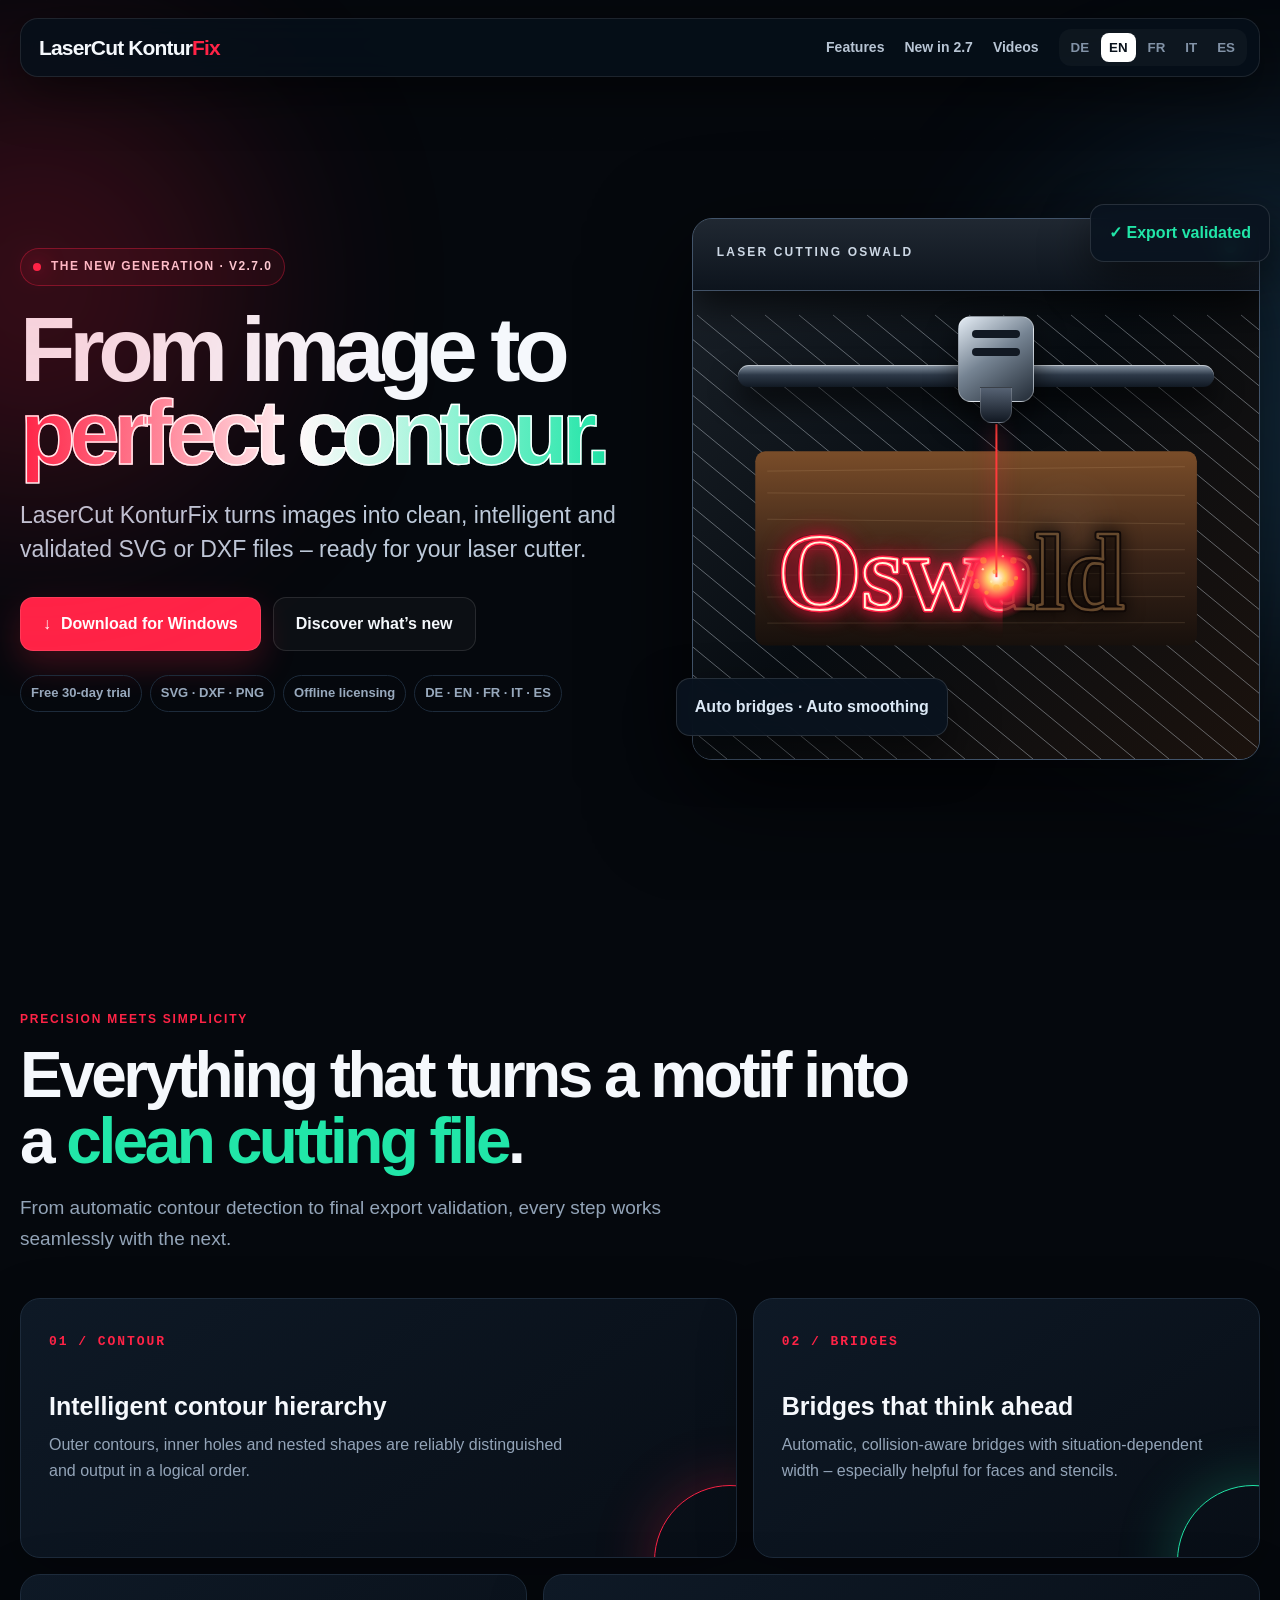
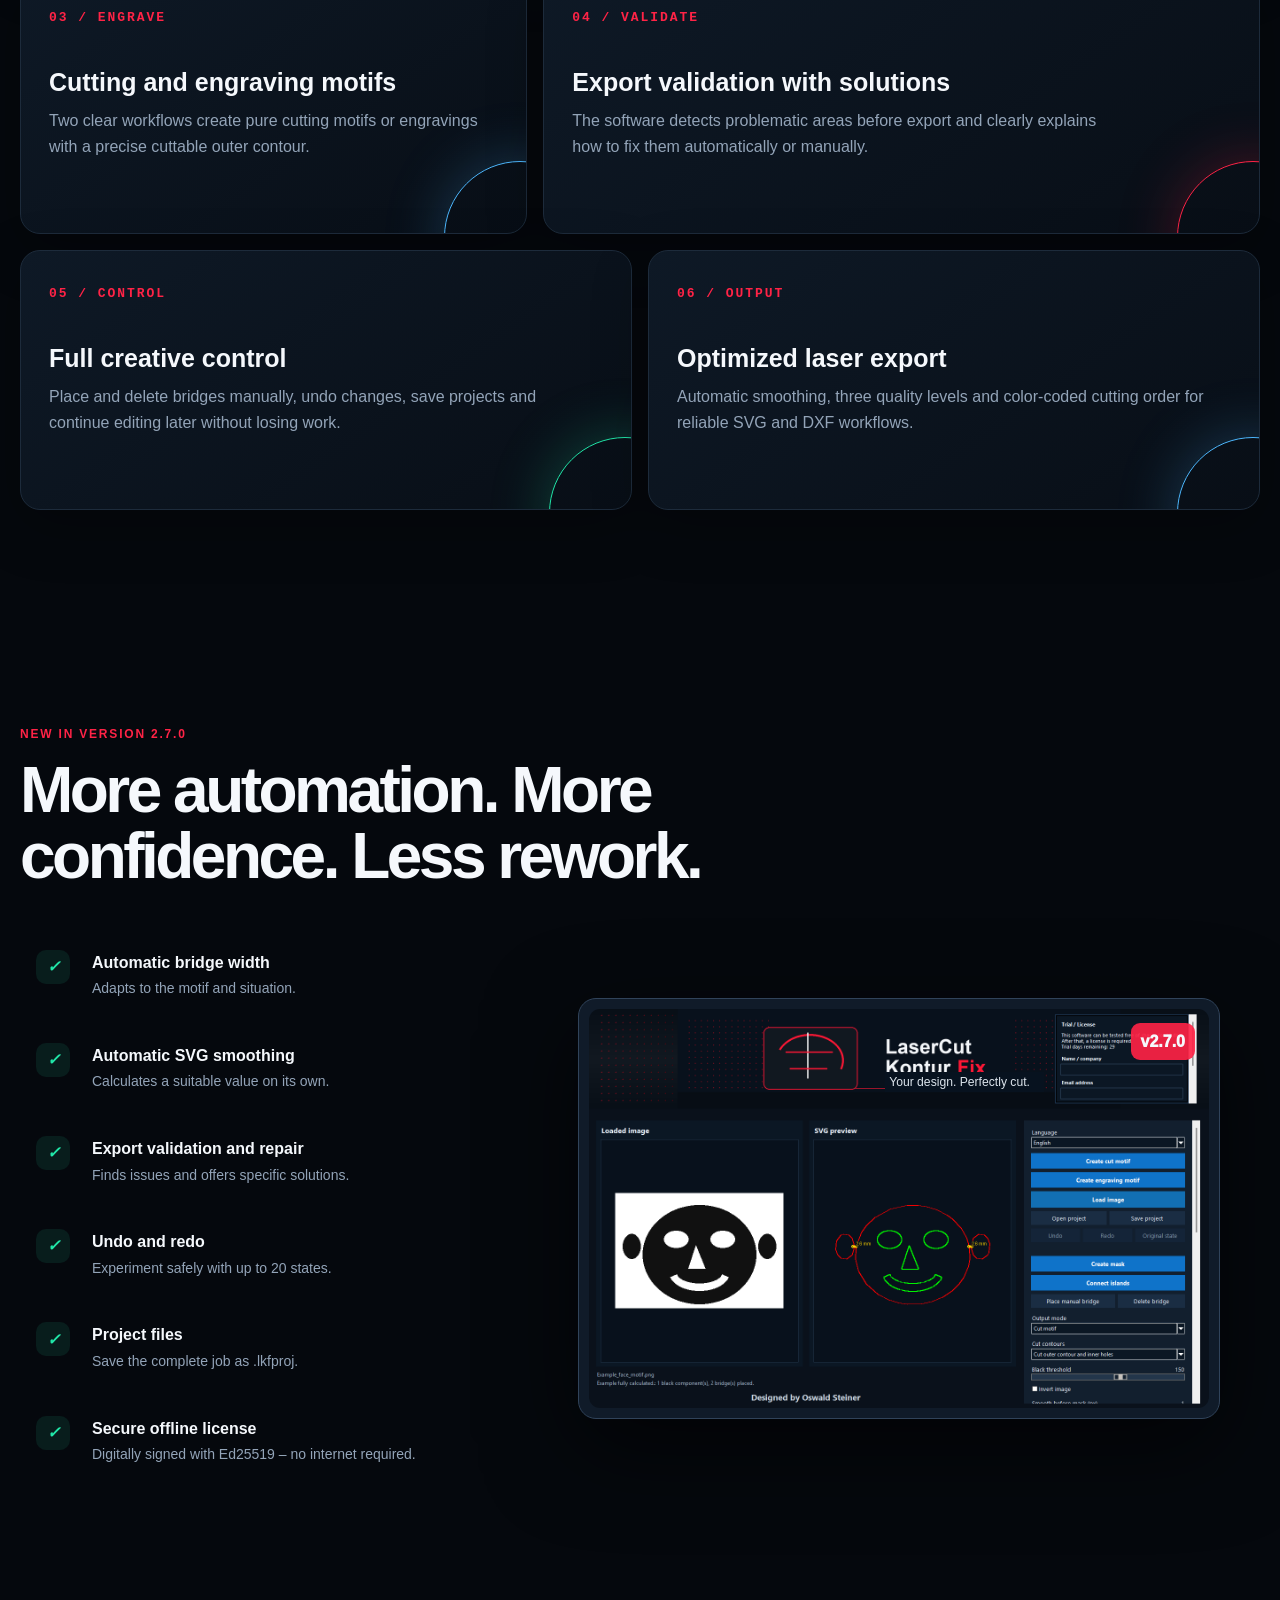
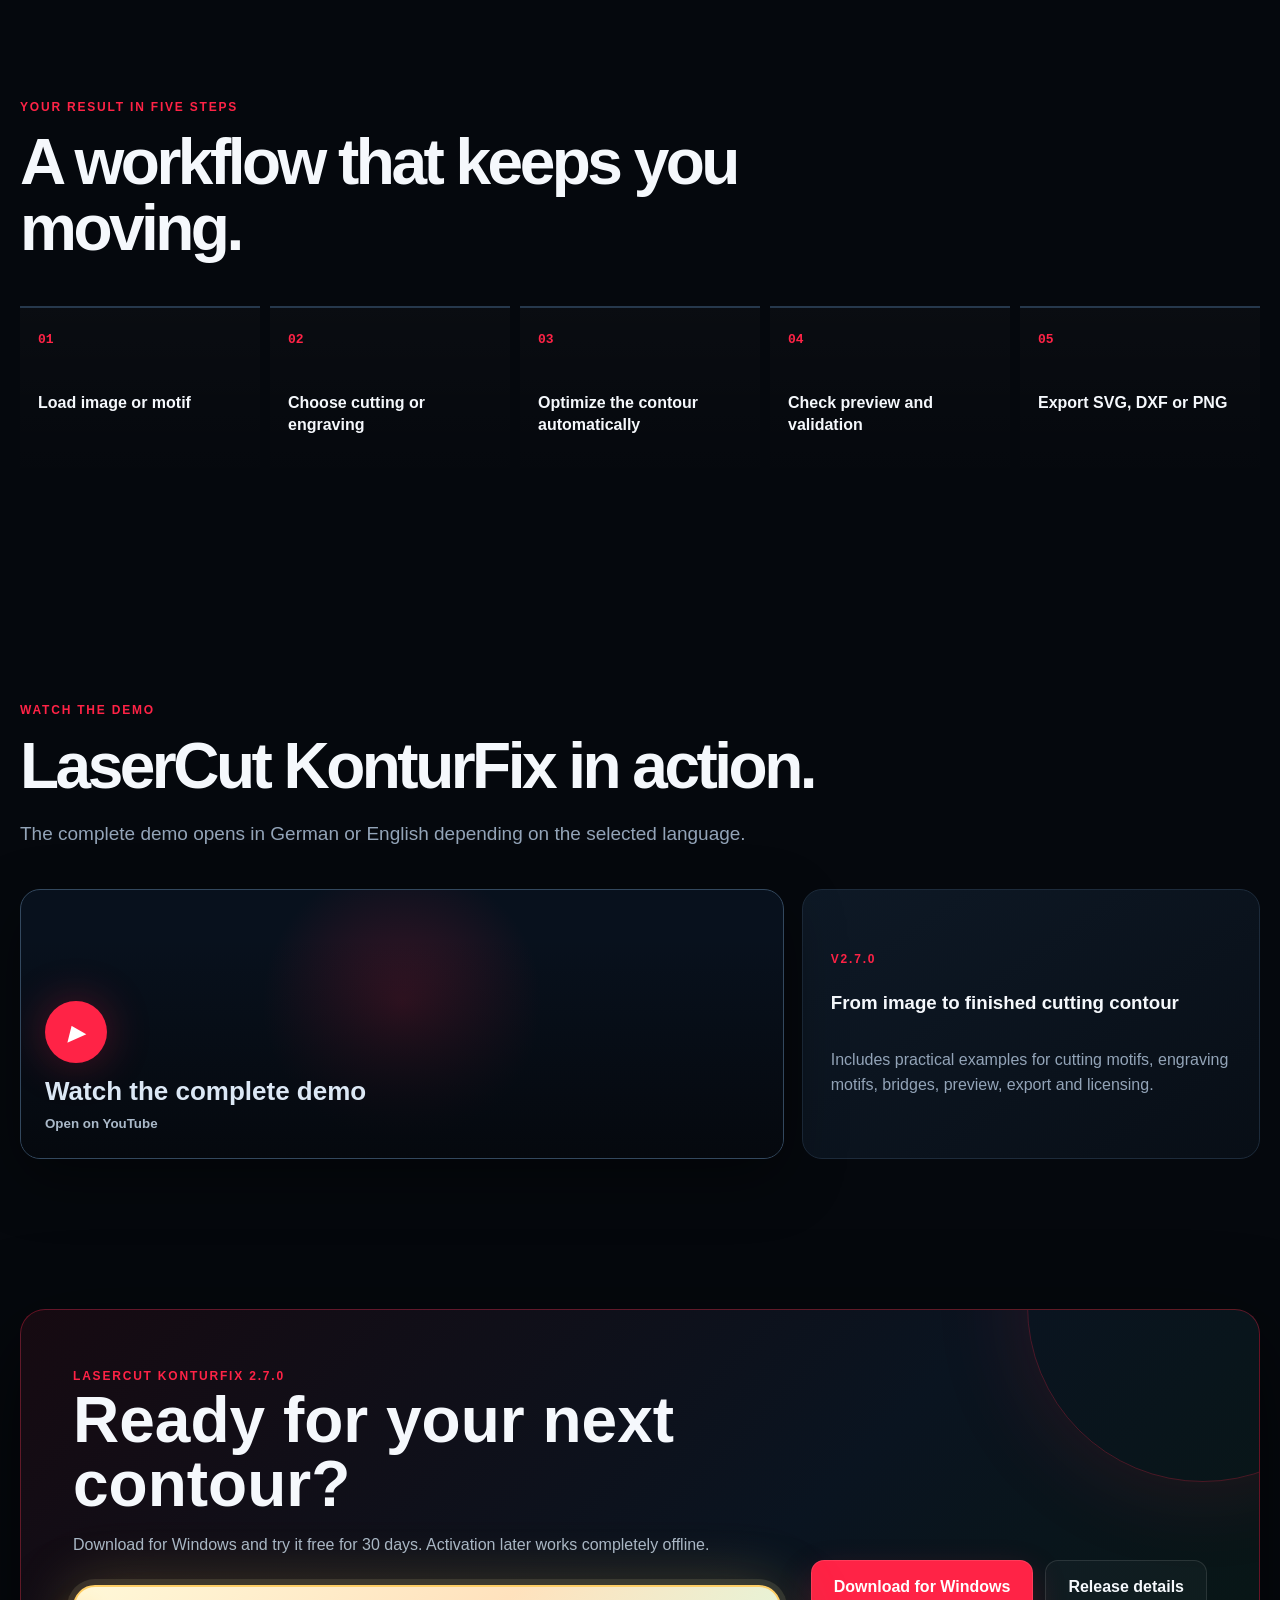
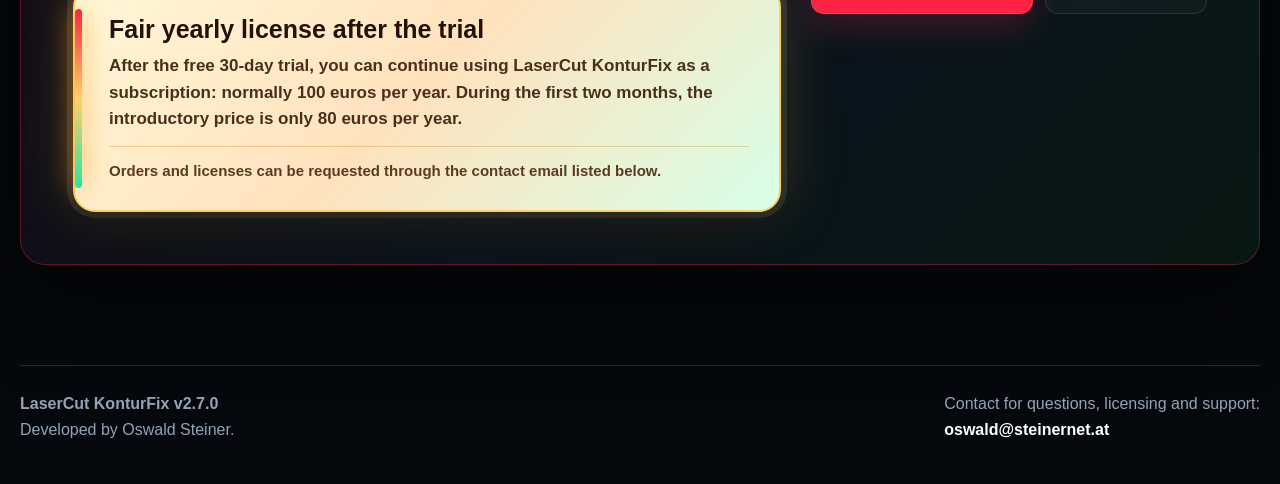
==== index.html @ 331ca14d "Update landing page v2.7.0" ====
<!doctype html>
<html lang="de">
<head>
  <meta charset="utf-8">
  <meta name="viewport" content="width=device-width,initial-scale=1">
  <meta name="theme-color" content="#05080d">
  <meta name="description" content="LaserCut KonturFix v2.7.0 – Bilder in präzise, laserfertige SVG- und DXF-Konturen verwandeln.">
  <title>LaserCut KonturFix v2.7.0</title>
  <style>
    :root{--bg:#05080d;--panel:#0a111b;--panel2:#0e1825;--ink:#f5f8fc;--muted:#93a4b8;--line:#1d2b3b;--red:#ff2346;--green:#21e6a8;--cyan:#4db8ff;--gold:#ffd166;--max:1240px;--shadow:0 28px 90px #0009}*{box-sizing:border-box}html{scroll-behavior:smooth;overflow-x:hidden}body{margin:0;background:var(--bg);color:var(--ink);font:16px/1.6 Inter,"Segoe UI",Arial,sans-serif;overflow-x:hidden}body:before{content:"";position:fixed;inset:0;pointer-events:none;opacity:.16;background-image:linear-gradient(#ffffff08 1px,transparent 1px),linear-gradient(90deg,#ffffff08 1px,transparent 1px);background-size:46px 46px;mask-image:linear-gradient(to bottom,#000,transparent 85%)}a{color:inherit;text-decoration:none}.wrap{width:min(var(--max),calc(100% - 40px));margin:auto}.nav{position:fixed;z-index:50;top:18px;left:50%;transform:translateX(-50%);width:min(var(--max),calc(100% - 28px));display:flex;align-items:center;justify-content:space-between;padding:10px 12px 10px 18px;background:#07101bd9;border:1px solid #ffffff18;border-radius:18px;backdrop-filter:blur(18px);box-shadow:0 14px 50px #0008}.brand{font-weight:900;letter-spacing:-.04em;font-size:21px}.brand b{color:var(--red)}.navlinks{display:flex;align-items:center;gap:20px;color:#b8c5d4;font-weight:700;font-size:14px}.langs{display:flex;gap:4px;padding:4px;background:#ffffff08;border-radius:12px}.langs button{border:0;background:transparent;color:#8293a7;padding:7px 8px;border-radius:8px;font-weight:900;cursor:pointer}.langs button.active{background:#fff;color:#08111b}.hero{min-height:100vh;display:grid;place-items:center;padding:140px 0 80px;position:relative;overflow:hidden}.glow{position:absolute;border-radius:50%;filter:blur(110px);opacity:.2;pointer-events:none}.g1{width:430px;height:430px;background:var(--red);left:-180px;top:8%}.g2{width:520px;height:520px;background:var(--cyan);right:-260px;top:18%}.hero-grid{display:grid;grid-template-columns:1.03fr .97fr;gap:52px;align-items:center}.kicker{display:inline-flex;align-items:center;gap:10px;padding:8px 12px;border:1px solid #ff23465c;background:#ff234611;border-radius:999px;text-transform:uppercase;letter-spacing:.12em;font-size:12px;font-weight:900;color:#ffd6de}.pulse{width:8px;height:8px;border-radius:50%;background:var(--red);box-shadow:0 0 22px var(--red);animation:pulse 1.8s infinite}@keyframes pulse{50%{transform:scale(1.6);opacity:.55}}h1{margin:22px 0 20px;font-size:clamp(50px,7.1vw,100px);line-height:.92;letter-spacing:-.07em;max-width:820px}h1 .laser{color:transparent;-webkit-text-stroke:1.5px #fff;background:linear-gradient(90deg,var(--red),#fff 48%,var(--green));background-clip:text;-webkit-background-clip:text}.lead{max-width:690px;color:#bdcada;font-size:clamp(18px,2vw,23px);line-height:1.5}.actions{display:flex;flex-wrap:wrap;gap:12px;margin-top:30px}.btn{min-height:54px;display:inline-flex;align-items:center;justify-content:center;gap:10px;padding:0 22px;border-radius:13px;font-weight:900;border:1px solid #ffffff1c;transition:.25s}.btn:hover{transform:translateY(-3px)}.primary{background:var(--red);color:#fff;box-shadow:0 14px 35px #ff234638}.ghost{background:#ffffff08}.trust{display:flex;flex-wrap:wrap;gap:8px;margin-top:24px}.pill{padding:7px 10px;border:1px solid var(--line);border-radius:999px;color:#98a9bd;font-size:13px;font-weight:800}.stage{position:relative;min-height:560px}.laser-cutter{--laser-x:50%;position:absolute;inset:18px 0 0 8px;border:1px solid #42546a;border-radius:20px;overflow:hidden;background:linear-gradient(145deg,#141a20 0%,#080d13 38%,#15100c 100%);box-shadow:0 32px 100px #000b, inset 0 0 80px #000}.laser-cutter:before{content:"";position:absolute;inset:0;background:radial-gradient(circle at 46% 55%,#ff7b2f1c,transparent 30%),radial-gradient(circle at 52% 40%,#ff234620,transparent 26%),linear-gradient(120deg,#ffffff14,transparent 18%,transparent 72%,#ffffff0c);pointer-events:none}.machine-top{position:absolute;z-index:4;left:0;right:0;top:0;height:72px;background:linear-gradient(#202832,#0d141d);border-bottom:1px solid #425267;box-shadow:0 16px 35px #0009}.machine-top:before{content:"LASER CUTTING OSWALD";position:absolute;left:24px;top:24px;color:#cdd8e5;font-size:12px;font-weight:900;letter-spacing:.18em}.machine-light{position:absolute;right:22px;top:21px;width:13px;height:13px;border-radius:50%;background:#21e6a8;box-shadow:0 0 18px #21e6a8}.cutter-canvas{position:absolute;inset:0;width:100%;height:100%;display:block}.machine-rail{position:absolute;z-index:5;left:8%;right:8%;top:27%;height:22px;border-radius:999px;background:linear-gradient(#8b98a7,#2d3948 45%,#111923);box-shadow:0 14px 28px #000b, inset 0 1px #ffffff80}.laser-head{position:absolute;z-index:6;left:var(--laser-x,50%);top:18%;width:76px;height:86px;border-radius:13px;background:linear-gradient(145deg,#e5edf5,#768493 46%,#222b36);border:1px solid #ffffff55;box-shadow:0 16px 30px #000a;transform:translateX(-50%)}.laser-head:before{content:"";position:absolute;left:50%;bottom:-22px;width:30px;height:34px;transform:translateX(-50%);border-radius:0 0 12px 12px;background:linear-gradient(#566273,#111822);border:1px solid #ffffff2b}.laser-head span{position:absolute;left:13px;right:13px;top:13px;height:8px;border-radius:999px;background:#121923;box-shadow:0 18px 0 #121923}.laser-beam{display:none}.smoke{position:absolute;z-index:3;width:130px;height:90px;border-radius:50%;background:radial-gradient(circle,#ffffff24,transparent 65%);filter:blur(16px);opacity:.32;animation:smokeDrift 6.2s ease-in-out infinite}.smoke-a{left:36%;top:57%}.smoke-b{left:55%;top:48%;animation-delay:-2.1s}.float-card{position:absolute;z-index:8;padding:15px 18px;border-radius:14px;background:#09131fea;border:1px solid #ffffff1f;box-shadow:0 18px 45px #0008;backdrop-filter:blur(10px);font-weight:900}.fc1{right:-10px;top:4px;color:var(--green)}.fc2{left:-8px;bottom:24px;color:#dbe8f5}@keyframes headTravel{0%,100%{transform:translateX(-188px)}18%{transform:translateX(-142px)}44%{transform:translateX(18px)}70%{transform:translateX(165px)}88%{transform:translateX(72px)}}@keyframes beamTravel{0%,100%{transform:translateX(-188px);opacity:.2}12%,88%{opacity:1}44%{transform:translateX(18px)}70%{transform:translateX(165px)}}@keyframes smokeDrift{0%,100%{transform:translate3d(-20px,18px,0) scale(.7);opacity:.12}45%{transform:translate3d(20px,-12px,0) scale(1.05);opacity:.38}80%{transform:translate3d(38px,-25px,0) scale(1.25);opacity:.1}}.section{padding:105px 0}.section-tag{color:var(--red);font-weight:900;text-transform:uppercase;letter-spacing:.15em;font-size:12px}.section h2{font-size:clamp(38px,5vw,67px);line-height:1.03;letter-spacing:-.055em;margin:12px 0 18px;max-width:900px}.section-intro{color:var(--muted);font-size:19px;max-width:740px}.feature-grid{display:grid;grid-template-columns:repeat(12,1fr);gap:16px;margin-top:44px}.feature{position:relative;overflow:hidden;min-height:260px;padding:28px;border:1px solid var(--line);border-radius:20px;background:linear-gradient(145deg,#0e1926,#080e16);box-shadow:0 16px 55px #0004}.feature:nth-child(1),.feature:nth-child(4){grid-column:span 7}.feature:nth-child(2),.feature:nth-child(3){grid-column:span 5}.feature:nth-child(5),.feature:nth-child(6){grid-column:span 6}.num{font:900 13px/1 monospace;color:var(--red);letter-spacing:.15em}.feature h3{font-size:25px;line-height:1.1;margin:40px 0 12px}.feature p{color:var(--muted);margin:0;max-width:540px}.feature:after{content:"";position:absolute;width:150px;height:150px;right:-70px;bottom:-80px;border:1px solid var(--accent,var(--red));border-radius:50%;box-shadow:0 0 60px color-mix(in srgb,var(--accent,var(--red)) 25%,transparent)}.feature.green{--accent:var(--green)}.feature.blue{--accent:var(--cyan)}.showcase{display:grid;grid-template-columns:.8fr 1.2fr;gap:36px;align-items:center;margin-top:44px}.change-list{display:grid;gap:10px}.change{display:grid;grid-template-columns:42px 1fr;gap:14px;padding:15px;border:1px solid transparent;border-radius:14px}.change:hover{border-color:var(--line);background:#ffffff04}.check{width:34px;height:34px;display:grid;place-items:center;border-radius:10px;background:#21e6a818;color:var(--green);font-weight:1000}.change strong{display:block}.change span{color:var(--muted);font-size:14px}.shot{position:relative;padding:10px;background:#101b29;border:1px solid #30435a;border-radius:18px;box-shadow:var(--shadow)}.shot img{width:100%;display:block;border-radius:11px}.shot:after{content:"v2.7.0";position:absolute;right:24px;top:24px;padding:6px 10px;background:#ff2346e8;border-radius:9px;font-weight:1000}.workflow{display:grid;grid-template-columns:repeat(5,1fr);gap:10px;margin-top:44px}.step{padding:24px 18px;border-top:2px solid #26384c;background:linear-gradient(#ffffff05,transparent);min-height:180px}.step b{display:block;color:var(--red);font:900 13px monospace;margin-bottom:45px}.step p{font-weight:800;line-height:1.35}.videos{display:grid;grid-template-columns:1.25fr .75fr;gap:18px;margin-top:40px}.video{position:relative;min-height:270px;display:flex;flex-direction:column;justify-content:flex-end;overflow:hidden;border:1px solid #33485e;border-radius:20px;background:#08111d;color:#dce8f5;padding:24px;box-shadow:0 20px 60px #0006;transition:.25s}.video:hover{transform:translateY(-4px);border-color:#ff234680}.video-thumb{position:absolute;inset:0;background-size:cover;background-position:center;filter:saturate(1.08) contrast(1.06);opacity:.5}.video:before{content:"";position:absolute;inset:0;background:linear-gradient(180deg,transparent 18%,#05080dee 100%),radial-gradient(circle at 50% 42%,#ff234635,transparent 34%)}.video strong,.video small,.video .play{position:relative;z-index:2}.video strong{font-size:26px;line-height:1.1;max-width:520px}.video small{display:block;margin-top:7px;color:#aab9c9;font-weight:800}.video-side{min-height:270px;border:1px solid var(--line);border-radius:20px;background:linear-gradient(145deg,#0e1926,#080e16);padding:28px;display:flex;flex-direction:column;justify-content:center}.video-side p{color:var(--muted);margin:10px 0 0}.play{width:62px;height:62px;border-radius:50%;display:grid;place-items:center;background:var(--red);color:#fff;font-size:22px;margin-bottom:14px;box-shadow:0 0 45px #ff23464d}.pricing-note{position:relative;margin-top:28px;padding:28px 30px 28px 34px;border:2px solid #ffcf66;border-radius:22px;background:linear-gradient(135deg,#fff8d8 0%,#ffe2bd 48%,#d7ffe8 100%);color:#2a1810;box-shadow:0 22px 65px #0008,0 0 0 6px #fff3b51f,0 0 60px #ffd16645}.pricing-note:before{content:"";position:absolute;left:0;top:22px;bottom:22px;width:7px;border-radius:999px;background:linear-gradient(#ff2346,#ffd166,#21e6a8);box-shadow:0 0 24px #ff9f1c}.pricing-note strong{display:block;color:#24110a;font-size:25px;line-height:1.12;margin-bottom:10px}.pricing-note span{display:block;color:#4a2f1d;font-size:17px;line-height:1.55;font-weight:750;max-width:720px}.pricing-note small{display:block;margin-top:14px;padding-top:13px;border-top:1px solid #d8a84f80;color:#5a3a23;font-size:15px;line-height:1.45;font-weight:850}@media(max-width:980px){.videos{grid-template-columns:1fr}.video,.video-side{min-height:240px}}.download{position:relative;overflow:hidden;margin:45px auto 100px;padding:52px;border:1px solid #ff23465a;border-radius:25px;background:linear-gradient(135deg,#160a11,#0a1420 55%,#071712);box-shadow:var(--shadow)}.download:before{content:"";position:absolute;width:350px;height:350px;border:1px solid #ff234644;border-radius:50%;right:-120px;top:-180px;box-shadow:0 0 100px #ff234622}.download-grid{position:relative;display:grid;grid-template-columns:1fr auto;gap:30px;align-items:center}.download h2{margin:0;font-size:clamp(34px,5vw,64px);line-height:1}.download p{color:#aab9c9;max-width:700px}.contact{display:flex;justify-content:space-between;align-items:center;gap:20px;padding:25px 0 42px;border-top:1px solid var(--line);color:var(--muted)}.contact a{color:#fff;font-weight:900}.hidden{display:none!important}@media(max-width:980px){.navlinks>a{display:none}.hero-grid,.showcase{grid-template-columns:1fr}.stage{min-height:500px}.feature:nth-child(n){grid-column:span 6}.workflow{grid-template-columns:repeat(2,1fr)}.videos{grid-template-columns:1fr}.download-grid{grid-template-columns:1fr}}@media(max-width:650px){.wrap{width:min(100% - 24px,var(--max))}.nav{top:8px}.brand{font-size:17px}.langs button{padding:6px}.hero{padding-top:110px}.stage{min-height:390px}.laser-cutter{inset:18px 0 0}.float-card{font-size:12px;padding:10px}.feature:nth-child(n){grid-column:1/-1}.workflow,.videos{grid-template-columns:1fr}.video:first-child{grid-column:auto}.section{padding:70px 0}.download{padding:30px 22px}.actions .btn{width:100%}.contact{align-items:flex-start;flex-direction:column}}
    .download-actions{display:grid;gap:12px;justify-items:start}.download-actions .actions{margin-top:0}.download-counter{display:inline-flex;align-items:center;gap:10px;min-height:40px;padding:9px 14px;border:1px solid #21e6a852;border-radius:13px;background:#071b16d9;box-shadow:0 12px 28px #0006,0 0 24px #21e6a816;color:#b8c8d6;font-size:13px;font-weight:850}.download-counter i{width:8px;height:8px;border-radius:50%;background:var(--green);box-shadow:0 0 16px var(--green)}.download-counter strong{color:#fff;font-size:17px}.download-counter[hidden]{display:none}@media(max-width:650px){.download-actions,.download-actions .actions{width:100%}.download-counter{justify-content:center;width:100%}.download-counter strong{font-size:15px}}
    .localized-shot-tagline{position:absolute;z-index:3;left:47.8%;top:17.4%;width:24.8%;height:4.8%;display:flex;align-items:center;padding-left:.7%;overflow:hidden;background:#07121f;color:#dce4ec;font-size:clamp(6px,.95vw,14px);line-height:1;white-space:nowrap;font-weight:400}
  </style>
</head>
<body>
  <nav class="nav"><a class="brand" href="#top">LaserCut Kontur<b>Fix</b></a><div class="navlinks"><a href="#features" data-t="navFeatures">Funktionen</a><a href="#new" data-t="navNew">Neu in 2.7</a><a href="#videos" data-t="navVideos">Videos</a><div class="langs" aria-label="Language"><button data-lang="de" class="active">DE</button><button data-lang="en">EN</button><button data-lang="fr">FR</button><button data-lang="it">IT</button><button data-lang="es">ES</button></div></div></nav>
  <main id="top">
    <section class="hero"><div class="glow g1"></div><div class="glow g2"></div><div class="wrap hero-grid"><div><div class="kicker"><i class="pulse"></i><span data-t="kicker">Die neue Generation · v2.7.0</span></div><h1 data-th="hero">Vom Bild zur <span class="laser">perfekten Kontur.</span></h1><p class="lead" data-t="lead">LaserCut KonturFix verwandelt Bilder in saubere, intelligente und geprüfte SVG- oder DXF-Dateien – bereit für deinen Lasercutter.</p><div class="actions"><a class="btn primary" href="https://github.com/Stoni66/LaserCut_KonturFix-Releases/releases/download/v2.7.0/LaserCut_KonturFix_v2_7_0_multilingual_Setup.exe"><span>↓</span><span data-t="download">Für Windows herunterladen</span></a><a class="btn ghost" href="#new" data-t="discover">Neuerungen entdecken</a></div><div class="trust"><span class="pill" data-t="trial">30 Tage kostenlos testen</span><span class="pill">SVG · DXF · PNG</span><span class="pill" data-t="offline">Offline-Lizenzierung</span><span class="pill">DE · EN · FR · IT · ES</span></div></div><div class="stage" aria-label="Animated laser cutter cutting the name Oswald"><div class="laser-cutter"><canvas id="laserHeroCanvas" class="cutter-canvas" width="960" height="760"></canvas><div class="machine-top"><i class="machine-light"></i></div><div class="machine-rail"></div><div class="laser-head"><span></span></div><div class="laser-beam"></div><div class="smoke smoke-a"></div><div class="smoke smoke-b"></div></div><div class="float-card fc1" data-t="ready">✓ Export geprüft</div><div class="float-card fc2" data-t="auto">Auto-Brücken · Auto-Glättung</div></div></div></section>
    <section class="section" id="features"><div class="wrap"><span class="section-tag" data-t="featureTag">Präzision trifft Einfachheit</span><h2 data-th="featureTitle">Alles, was aus einem Motiv eine <span style="color:var(--green)">saubere Schnittdatei</span> macht.</h2><p class="section-intro" data-t="featureIntro">Von der automatischen Konturerkennung bis zur finalen Exportprüfung arbeitet jeder Schritt nahtlos mit dem nächsten zusammen.</p><div class="feature-grid"><article class="feature"><span class="num">01 / CONTOUR</span><h3 data-t="f1h">Intelligente Konturhierarchie</h3><p data-t="f1p">Außenkonturen, Innenlöcher und verschachtelte Formen werden zuverlässig unterschieden und in sinnvoller Reihenfolge ausgegeben.</p></article><article class="feature green"><span class="num">02 / BRIDGES</span><h3 data-t="f2h">Brücken, die mitdenken</h3><p data-t="f2p">Automatische, kollisionsbewusste Brücken mit situationsabhängiger Breite – besonders hilfreich bei Gesichtern und Stencils.</p></article><article class="feature blue"><span class="num">03 / ENGRAVE</span><h3 data-t="f3h">Schnitt- und Gravurmotive</h3><p data-t="f3p">Zwei klare Workflows erzeugen reine Schnittmotive oder Gravuren mit einer präzisen schneidbaren Außenkontur.</p></article><article class="feature"><span class="num">04 / VALIDATE</span><h3 data-t="f4h">Exportprüfung mit Lösungsvorschlag</h3><p data-t="f4p">Die Software erkennt problematische Bereiche vor dem Export und erklärt verständlich, wie sie automatisch oder manuell behoben werden können.</p></article><article class="feature green"><span class="num">05 / CONTROL</span><h3 data-t="f5h">Volle kreative Kontrolle</h3><p data-t="f5p">Brücken manuell setzen und löschen, Änderungen rückgängig machen, Projekte speichern und später exakt weiterbearbeiten.</p></article><article class="feature blue"><span class="num">06 / OUTPUT</span><h3 data-t="f6h">Optimierter Laser-Export</h3><p data-t="f6p">Automatische Glättung, drei Qualitätsstufen und farbcodierte Schnittreihenfolge für einen verlässlichen SVG- und DXF-Workflow.</p></article></div></div></section>
    <section class="section" id="new"><div class="wrap"><span class="section-tag" data-t="newTag">Neu in Version 2.7.0</span><h2 data-t="newTitle">Mehr Automatik. Mehr Sicherheit. Weniger Nacharbeit.</h2><div class="showcase"><div class="change-list"><div class="change"><i class="check">✓</i><div><strong data-t="c1h">Automatische Brückenbreite</strong><span data-t="c1p">Passt sich Motiv und Situation an.</span></div></div><div class="change"><i class="check">✓</i><div><strong data-t="c2h">Automatische SVG-Glättung</strong><span data-t="c2p">Berechnet einen passenden Wert selbstständig.</span></div></div><div class="change"><i class="check">✓</i><div><strong data-t="c3h">Exportprüfung und Reparatur</strong><span data-t="c3p">Findet Fehler und bietet konkrete Lösungen.</span></div></div><div class="change"><i class="check">✓</i><div><strong data-t="c4h">Rückgängig und Wiederholen</strong><span data-t="c4p">Sicher experimentieren mit bis zu 20 Zuständen.</span></div></div><div class="change"><i class="check">✓</i><div><strong data-t="c5h">Projektdateien</strong><span data-t="c5p">Komplette Arbeit als .lkfproj sichern.</span></div></div><div class="change"><i class="check">✓</i><div><strong data-t="c6h">Sichere Offline-Lizenz</strong><span data-t="c6p">Digital signiert mit Ed25519 – ohne Internetzwang.</span></div></div></div><figure class="shot"><img id="uiShot" src="assets/ui-de.png" alt="LaserCut KonturFix v2.7.0 interface"></figure></div></div></section>
    <section class="section"><div class="wrap"><span class="section-tag" data-t="flowTag">In fünf Schritten zum Ergebnis</span><h2 data-t="flowTitle">Ein Workflow, der dich nicht ausbremst.</h2><div class="workflow"><div class="step"><b>01</b><p data-t="s1">Bild oder Motiv laden</p></div><div class="step"><b>02</b><p data-t="s2">Schnitt oder Gravur wählen</p></div><div class="step"><b>03</b><p data-t="s3">Kontur automatisch optimieren</p></div><div class="step"><b>04</b><p data-t="s4">Vorschau und Prüfung kontrollieren</p></div><div class="step"><b>05</b><p data-t="s5">SVG, DXF oder PNG exportieren</p></div></div></div></section>
    <section class="section" id="videos"><div class="wrap"><span class="section-tag" data-t="videoTag">Demo ansehen</span><h2 data-t="videoTitle">LaserCut KonturFix in Aktion.</h2><p class="section-intro" data-t="videoIntro">Die passende Komplett-Demo öffnet sich je nach Sprache auf Deutsch oder Englisch.</p><div class="videos"><a class="video" id="demoVideo" href="https://youtu.be/WxHOSWlyAEg?si=Y5OIltrgFmVR7KvT" target="_blank" rel="noopener"><span class="video-thumb" id="demoThumb"></span><i class="play">▶</i><strong data-t="v1">Komplette Demo ansehen</strong><small data-t="videoCta">Auf YouTube öffnen</small></a><div class="video-side"><span class="section-tag">V2.7.0</span><h3 data-t="v2">Vom Bild zur fertigen Schnittkontur</h3><p data-t="v3">Mit Praxisbeispielen zu Schnittmotiv, Gravurmotiv, Brücken, Vorschau, Export und Lizenzierung.</p></div></div></div></section>
    <section class="wrap download"><div class="download-grid"><div><span class="section-tag">LASERCUT KONTURFIX 2.7.0</span><h2 data-t="downloadTitle">Bereit für die nächste Kontur?</h2><p data-t="downloadText">Jetzt für Windows herunterladen und 30 Tage lang unverbindlich testen. Die spätere Aktivierung funktioniert vollständig offline.</p><div class="pricing-note"><strong data-t="priceTitle">Faire Jahreslizenz nach der Testphase</strong><span data-t="priceText">Nach 30 Tagen kostenlosem Testen kannst du LaserCut KonturFix als Subscription weiter nutzen: regulär 100,- Euro pro Jahr. Zum Start gilt für die ersten zwei Monate der Einführungspreis von nur 80,- Euro pro Jahr.</span><small data-t="priceOrder">Bestellungen und Lizenzen können über die unten angeführte Kontakt-E-Mail angefragt werden.</small></div></div><div class="download-actions"><div class="actions"><a class="btn primary" href="https://github.com/Stoni66/LaserCut_KonturFix-Releases/releases/download/v2.7.0/LaserCut_KonturFix_v2_7_0_multilingual_Setup.exe" data-t="download">Für Windows herunterladen</a><a class="btn ghost" href="https://github.com/Stoni66/LaserCut_KonturFix-Releases/releases/tag/v2.7.0" data-t="notes">Release-Details</a></div><aside class="download-counter" id="downloadCounter" aria-live="polite"><i></i><span id="downloadLabel">Downloads</span><strong id="downloadCount">…</strong></aside></div></div></section>
  </main>
  <footer class="wrap contact"><div><strong>LaserCut KonturFix v2.7.0</strong><br><span data-t="made">Developed by Oswald Steiner.</span></div><div><span data-t="support">Kontakt für Fragen, Lizenz und Support:</span><br><a href="mailto:oswald@steinernet.at">oswald@steinernet.at</a></div></footer>
  <script>
  const T={
  de:{navFeatures:"Funktionen",navNew:"Neu in 2.7",navVideos:"Videos",kicker:"Die neue Generation · v2.7.0",hero:'Vom Bild zur <span class="laser">perfekten Kontur.</span>',lead:"LaserCut KonturFix verwandelt Bilder in saubere, intelligente und geprüfte SVG- oder DXF-Dateien – bereit für deinen Lasercutter.",download:"Für Windows herunterladen",discover:"Neuerungen entdecken",trial:"30 Tage kostenlos testen",offline:"Offline-Lizenzierung",ready:"✓ Export geprüft",auto:"Auto-Brücken · Auto-Glättung",featureTag:"Präzision trifft Einfachheit",featureTitle:'Alles, was aus einem Motiv eine <span style="color:var(--green)">saubere Schnittdatei</span> macht.',featureIntro:"Von der automatischen Konturerkennung bis zur finalen Exportprüfung arbeitet jeder Schritt nahtlos mit dem nächsten zusammen.",f1h:"Intelligente Konturhierarchie",f1p:"Außenkonturen, Innenlöcher und verschachtelte Formen werden zuverlässig unterschieden und in sinnvoller Reihenfolge ausgegeben.",f2h:"Brücken, die mitdenken",f2p:"Automatische, kollisionsbewusste Brücken mit situationsabhängiger Breite – besonders hilfreich bei Gesichtern und Stencils.",f3h:"Schnitt- und Gravurmotive",f3p:"Zwei klare Workflows erzeugen reine Schnittmotive oder Gravuren mit einer präzisen schneidbaren Außenkontur.",f4h:"Exportprüfung mit Lösungsvorschlag",f4p:"Die Software erkennt problematische Bereiche vor dem Export und erklärt verständlich, wie sie automatisch oder manuell behoben werden können.",f5h:"Volle kreative Kontrolle",f5p:"Brücken manuell setzen und löschen, Änderungen rückgängig machen, Projekte speichern und später exakt weiterbearbeiten.",f6h:"Optimierter Laser-Export",f6p:"Automatische Glättung, drei Qualitätsstufen und farbcodierte Schnittreihenfolge für einen verlässlichen SVG- und DXF-Workflow.",newTag:"Neu in Version 2.7.0",newTitle:"Mehr Automatik. Mehr Sicherheit. Weniger Nacharbeit.",c1h:"Automatische Brückenbreite",c1p:"Passt sich Motiv und Situation an.",c2h:"Automatische SVG-Glättung",c2p:"Berechnet einen passenden Wert selbstständig.",c3h:"Exportprüfung und Reparatur",c3p:"Findet Fehler und bietet konkrete Lösungen.",c4h:"Rückgängig und Wiederholen",c4p:"Sicher experimentieren mit bis zu 20 Zuständen.",c5h:"Projektdateien",c5p:"Komplette Arbeit als .lkfproj sichern.",c6h:"Sichere Offline-Lizenz",c6p:"Digital signiert mit Ed25519 – ohne Internetzwang.",flowTag:"In fünf Schritten zum Ergebnis",flowTitle:"Ein Workflow, der dich nicht ausbremst.",s1:"Bild oder Motiv laden",s2:"Schnitt oder Gravur wählen",s3:"Kontur automatisch optimieren",s4:"Vorschau und Prüfung kontrollieren",s5:"SVG, DXF oder PNG exportieren",videoTag:"Demo ansehen",videoTitle:"LaserCut KonturFix in Aktion.",videoIntro:"Die passende Komplett-Demo öffnet sich je nach Sprache auf Deutsch oder Englisch.",v1:"Komplette Demo ansehen",v2:"Vom Bild zur fertigen Schnittkontur",v3:"Mit Praxisbeispielen zu Schnittmotiv, Gravurmotiv, Brücken, Vorschau, Export und Lizenzierung.",videoCta:"Auf YouTube öffnen",downloadTitle:"Bereit für die nächste Kontur?",downloadText:"Jetzt für Windows herunterladen und 30 Tage lang unverbindlich testen. Die spätere Aktivierung funktioniert vollständig offline.",priceTitle:"Faire Jahreslizenz nach der Testphase",priceText:"Nach 30 Tagen kostenlosem Testen kannst du LaserCut KonturFix als Subscription weiter nutzen: regulär 100,- Euro pro Jahr. Zum Start gilt für die ersten zwei Monate der Einführungspreis von nur 80,- Euro pro Jahr.",priceOrder:"Bestellungen und Lizenzen können über die unten angeführte Kontakt-E-Mail angefragt werden.",notes:"Release-Details",made:"Developed by Oswald Steiner.",support:"Kontakt für Fragen, Lizenz und Support:"},
  en:{navFeatures:"Features",navNew:"New in 2.7",navVideos:"Videos",kicker:"The new generation · v2.7.0",hero:'From image to <span class="laser">perfect contour.</span>',lead:"LaserCut KonturFix turns images into clean, intelligent and validated SVG or DXF files – ready for your laser cutter.",download:"Download for Windows",discover:"Discover what’s new",trial:"Free 30-day trial",offline:"Offline licensing",ready:"✓ Export validated",auto:"Auto bridges · Auto smoothing",featureTag:"Precision meets simplicity",featureTitle:'Everything that turns a motif into a <span style="color:var(--green)">clean cutting file</span>.',featureIntro:"From automatic contour detection to final export validation, every step works seamlessly with the next.",f1h:"Intelligent contour hierarchy",f1p:"Outer contours, inner holes and nested shapes are reliably distinguished and output in a logical order.",f2h:"Bridges that think ahead",f2p:"Automatic, collision-aware bridges with situation-dependent width – especially helpful for faces and stencils.",f3h:"Cutting and engraving motifs",f3p:"Two clear workflows create pure cutting motifs or engravings with a precise cuttable outer contour.",f4h:"Export validation with solutions",f4p:"The software detects problematic areas before export and clearly explains how to fix them automatically or manually.",f5h:"Full creative control",f5p:"Place and delete bridges manually, undo changes, save projects and continue editing later without losing work.",f6h:"Optimized laser export",f6p:"Automatic smoothing, three quality levels and color-coded cutting order for reliable SVG and DXF workflows.",newTag:"New in version 2.7.0",newTitle:"More automation. More confidence. Less rework.",c1h:"Automatic bridge width",c1p:"Adapts to the motif and situation.",c2h:"Automatic SVG smoothing",c2p:"Calculates a suitable value on its own.",c3h:"Export validation and repair",c3p:"Finds issues and offers specific solutions.",c4h:"Undo and redo",c4p:"Experiment safely with up to 20 states.",c5h:"Project files",c5p:"Save the complete job as .lkfproj.",c6h:"Secure offline license",c6p:"Digitally signed with Ed25519 – no internet required.",flowTag:"Your result in five steps",flowTitle:"A workflow that keeps you moving.",s1:"Load image or motif",s2:"Choose cutting or engraving",s3:"Optimize the contour automatically",s4:"Check preview and validation",s5:"Export SVG, DXF or PNG",videoTag:"Watch the demo",videoTitle:"LaserCut KonturFix in action.",videoIntro:"The complete demo opens in German or English depending on the selected language.",v1:"Watch the complete demo",v2:"From image to finished cutting contour",v3:"Includes practical examples for cutting motifs, engraving motifs, bridges, preview, export and licensing.",videoCta:"Open on YouTube",downloadTitle:"Ready for your next contour?",downloadText:"Download for Windows and try it free for 30 days. Activation later works completely offline.",priceTitle:"Fair yearly license after the trial",priceText:"After the free 30-day trial, you can continue using LaserCut KonturFix as a subscription: normally 100 euros per year. During the first two months, the introductory price is only 80 euros per year.",priceOrder:"Orders and licenses can be requested through the contact email listed below.",notes:"Release details",made:"Developed by Oswald Steiner.",support:"Contact for questions, licensing and support:"},
  fr:{navFeatures:"Fonctions",navNew:"Nouveautés 2.7",navVideos:"Vidéos",kicker:"La nouvelle génération · v2.7.0",hero:'De l’image au <span class="laser">contour parfait.</span>',lead:"LaserCut KonturFix transforme les images en fichiers SVG ou DXF propres, intelligents et vérifiés – prêts pour votre découpeuse laser.",download:"Télécharger pour Windows",discover:"Découvrir les nouveautés",trial:"Essai gratuit de 30 jours",offline:"Licence hors ligne",ready:"✓ Export vérifié",auto:"Ponts auto · Lissage auto",featureTag:"La précision en toute simplicité",featureTitle:'Tout ce qui transforme un motif en <span style="color:var(--green)">fichier de découpe propre</span>.',featureIntro:"De la détection automatique des contours au contrôle final de l’export, chaque étape s’enchaîne parfaitement.",f1h:"Hiérarchie intelligente des contours",f1p:"Les contours extérieurs, trous intérieurs et formes imbriquées sont distingués de façon fiable et exportés dans un ordre logique.",f2h:"Des ponts qui anticipent",f2p:"Ponts automatiques tenant compte des collisions, avec une largeur adaptée à la situation – idéal pour les visages et pochoirs.",f3h:"Motifs de découpe et gravure",f3p:"Deux flux clairs créent des motifs de découpe ou des gravures avec un contour extérieur découpable précis.",f4h:"Contrôle d’export avec solutions",f4p:"Le logiciel détecte les zones problématiques avant l’export et explique clairement comment les corriger.",f5h:"Contrôle créatif complet",f5p:"Placez ou supprimez des ponts, annulez les changements, enregistrez vos projets et reprenez-les plus tard.",f6h:"Export laser optimisé",f6p:"Lissage automatique, trois niveaux de qualité et ordre de découpe codé par couleur pour SVG et DXF.",newTag:"Nouveau dans la version 2.7.0",newTitle:"Plus d’automatisation. Plus de sécurité. Moins de retouches.",c1h:"Largeur de pont automatique",c1p:"S’adapte au motif et à la situation.",c2h:"Lissage SVG automatique",c2p:"Calcule seul une valeur appropriée.",c3h:"Contrôle et réparation de l’export",c3p:"Détecte les erreurs et propose des solutions.",c4h:"Annuler et rétablir",c4p:"Expérimentez avec jusqu’à 20 états.",c5h:"Fichiers de projet",c5p:"Enregistrez le travail complet en .lkfproj.",c6h:"Licence hors ligne sécurisée",c6p:"Signature numérique Ed25519, sans connexion obligatoire.",flowTag:"Le résultat en cinq étapes",flowTitle:"Un flux de travail qui ne vous ralentit pas.",s1:"Charger une image ou un motif",s2:"Choisir découpe ou gravure",s3:"Optimiser automatiquement le contour",s4:"Contrôler l’aperçu et la validation",s5:"Exporter en SVG, DXF ou PNG",videoTag:"Watch the demo",videoTitle:"LaserCut KonturFix in action.",videoIntro:"The complete demo opens in German or English depending on the selected language.",v1:"Watch the complete demo",v2:"From image to finished cutting contour",v3:"Includes practical examples for cutting motifs, engraving motifs, bridges, preview, export and licensing.",videoCta:"Open on YouTube",downloadTitle:"Prêt pour votre prochain contour ?",downloadText:"Téléchargez la version Windows et essayez-la gratuitement pendant 30 jours. L’activation fonctionne entièrement hors ligne.",priceTitle:"Fair yearly license after the trial",priceText:"After the free 30-day trial, you can continue using LaserCut KonturFix as a subscription: normally 100 euros per year. During the first two months, the introductory price is only 80 euros per year.",priceOrder:"Orders and licenses can be requested through the contact email listed below.",notes:"Détails de la version",made:"Developed by Oswald Steiner.",support:"Contact pour questions, licence et assistance :"},
  it:{navFeatures:"Funzioni",navNew:"Novità 2.7",navVideos:"Video",kicker:"La nuova generazione · v2.7.0",hero:'Dall’immagine al <span class="laser">contorno perfetto.</span>',lead:"LaserCut KonturFix trasforma le immagini in file SVG o DXF puliti, intelligenti e verificati, pronti per il tuo laser cutter.",download:"Scarica per Windows",discover:"Scopri le novità",trial:"Prova gratuita di 30 giorni",offline:"Licenza offline",ready:"✓ Esportazione verificata",auto:"Ponti auto · Smussatura auto",featureTag:"La precisione incontra la semplicità",featureTitle:'Tutto ciò che trasforma un motivo in un <span style="color:var(--green)">file di taglio pulito</span>.',featureIntro:"Dal rilevamento automatico dei contorni al controllo finale dell’esportazione, ogni fase funziona in perfetta armonia.",f1h:"Gerarchia intelligente dei contorni",f1p:"Contorni esterni, fori interni e forme annidate vengono distinti in modo affidabile ed esportati nell’ordine corretto.",f2h:"Ponti che ragionano",f2p:"Ponti automatici sensibili alle collisioni e con larghezza adatta alla situazione, ideali per volti e stencil.",f3h:"Motivi di taglio e incisione",f3p:"Due flussi chiari creano motivi di taglio o incisioni con un preciso contorno esterno tagliabile.",f4h:"Controllo export con soluzioni",f4p:"Il software rileva le aree problematiche prima dell’esportazione e spiega chiaramente come correggerle.",f5h:"Pieno controllo creativo",f5p:"Inserisci ed elimina ponti, annulla modifiche, salva progetti e riprendi il lavoro in seguito.",f6h:"Esportazione laser ottimizzata",f6p:"Smussatura automatica, tre livelli di qualità e ordine di taglio a colori per SVG e DXF affidabili.",newTag:"Novità della versione 2.7.0",newTitle:"Più automazione. Più sicurezza. Meno ritocchi.",c1h:"Larghezza automatica dei ponti",c1p:"Si adatta al motivo e alla situazione.",c2h:"Smussatura SVG automatica",c2p:"Calcola autonomamente un valore adatto.",c3h:"Controllo e riparazione export",c3p:"Trova problemi e propone soluzioni concrete.",c4h:"Annulla e ripristina",c4p:"Sperimenta in sicurezza con fino a 20 stati.",c5h:"File di progetto",c5p:"Salva il lavoro completo come .lkfproj.",c6h:"Licenza offline sicura",c6p:"Firmata digitalmente con Ed25519, senza obbligo di internet.",flowTag:"Il risultato in cinque passaggi",flowTitle:"Un flusso di lavoro che non ti rallenta.",s1:"Carica immagine o motivo",s2:"Scegli taglio o incisione",s3:"Ottimizza automaticamente il contorno",s4:"Controlla anteprima e verifica",s5:"Esporta SVG, DXF o PNG",videoTag:"Watch the demo",videoTitle:"LaserCut KonturFix in action.",videoIntro:"The complete demo opens in German or English depending on the selected language.",v1:"Watch the complete demo",v2:"From image to finished cutting contour",v3:"Includes practical examples for cutting motifs, engraving motifs, bridges, preview, export and licensing.",videoCta:"Open on YouTube",downloadTitle:"Pronto per il prossimo contorno?",downloadText:"Scarica per Windows e provalo gratuitamente per 30 giorni. L’attivazione funziona completamente offline.",priceTitle:"Fair yearly license after the trial",priceText:"After the free 30-day trial, you can continue using LaserCut KonturFix as a subscription: normally 100 euros per year. During the first two months, the introductory price is only 80 euros per year.",priceOrder:"Orders and licenses can be requested through the contact email listed below.",notes:"Dettagli della versione",made:"Developed by Oswald Steiner.",support:"Contatto per domande, licenza e assistenza:"},
  es:{navFeatures:"Funciones",navNew:"Novedades 2.7",navVideos:"Vídeos",kicker:"La nueva generación · v2.7.0",hero:'De la imagen al <span class="laser">contorno perfecto.</span>',lead:"LaserCut KonturFix transforma imágenes en archivos SVG o DXF limpios, inteligentes y verificados, listos para tu cortadora láser.",download:"Descargar para Windows",discover:"Descubrir novedades",trial:"Prueba gratuita de 30 días",offline:"Licencia sin conexión",ready:"✓ Exportación verificada",auto:"Puentes auto · Suavizado auto",featureTag:"Precisión y sencillez",featureTitle:'Todo lo que convierte un motivo en un <span style="color:var(--green)">archivo de corte limpio</span>.',featureIntro:"Desde la detección automática de contornos hasta la revisión final de exportación, cada paso funciona perfectamente con el siguiente.",f1h:"Jerarquía inteligente de contornos",f1p:"Los contornos exteriores, agujeros interiores y formas anidadas se distinguen con precisión y se exportan en un orden lógico.",f2h:"Puentes que piensan",f2p:"Puentes automáticos sensibles a colisiones y con ancho adaptado a la situación, especialmente útiles en caras y plantillas.",f3h:"Motivos de corte y grabado",f3p:"Dos flujos claros crean motivos de corte o grabados con un contorno exterior cortable y preciso.",f4h:"Revisión de exportación con soluciones",f4p:"El software detecta zonas problemáticas antes de exportar y explica claramente cómo corregirlas.",f5h:"Control creativo total",f5p:"Coloca y elimina puentes, deshaz cambios, guarda proyectos y continúa el trabajo más tarde.",f6h:"Exportación láser optimizada",f6p:"Suavizado automático, tres niveles de calidad y orden de corte por colores para SVG y DXF fiables.",newTag:"Novedades de la versión 2.7.0",newTitle:"Más automatización. Más seguridad. Menos retoques.",c1h:"Ancho automático de puentes",c1p:"Se adapta al motivo y a la situación.",c2h:"Suavizado SVG automático",c2p:"Calcula por sí solo un valor adecuado.",c3h:"Revisión y reparación de exportación",c3p:"Encuentra problemas y ofrece soluciones concretas.",c4h:"Deshacer y rehacer",c4p:"Experimenta con seguridad hasta en 20 estados.",c5h:"Archivos de proyecto",c5p:"Guarda el trabajo completo como .lkfproj.",c6h:"Licencia offline segura",c6p:"Firmada digitalmente con Ed25519, sin conexión obligatoria.",flowTag:"Tu resultado en cinco pasos",flowTitle:"Un flujo de trabajo que no te frena.",s1:"Cargar imagen o motivo",s2:"Elegir corte o grabado",s3:"Optimizar el contorno automáticamente",s4:"Comprobar vista previa y validación",s5:"Exportar SVG, DXF o PNG",videoTag:"Watch the demo",videoTitle:"LaserCut KonturFix in action.",videoIntro:"The complete demo opens in German or English depending on the selected language.",v1:"Watch the complete demo",v2:"From image to finished cutting contour",v3:"Includes practical examples for cutting motifs, engraving motifs, bridges, preview, export and licensing.",videoCta:"Open on YouTube",downloadTitle:"¿Listo para tu próximo contorno?",downloadText:"Descarga la versión para Windows y pruébala gratis durante 30 días. La activación funciona completamente sin conexión.",priceTitle:"Fair yearly license after the trial",priceText:"After the free 30-day trial, you can continue using LaserCut KonturFix as a subscription: normally 100 euros per year. During the first two months, the introductory price is only 80 euros per year.",priceOrder:"Orders and licenses can be requested through the contact email listed below.",notes:"Detalles de la versión",made:"Developed by Oswald Steiner.",support:"Contacto para preguntas, licencia y soporte:"}
  };
  const buttons=[...document.querySelectorAll('[data-lang]')];function updateDemoVideo(lang){const videos={de:{id:"WxHOSWlyAEg",url:"https://youtu.be/WxHOSWlyAEg?si=Y5OIltrgFmVR7KvT"},en:{id:"G3xqFEefJ9s",url:"https://youtu.be/G3xqFEefJ9s?si=iqLj9y5eJbStKZeC"}};const picked=lang==="de"?videos.de:videos.en;const link=document.getElementById("demoVideo"),thumb=document.getElementById("demoThumb");if(link)link.href=picked.url;if(thumb)thumb.style.backgroundImage=`url(https://i.ytimg.com/vi/${picked.id}/hqdefault.jpg)`}
function setLang(lang){const x=T[lang]||T.de;document.documentElement.lang=lang;document.querySelectorAll('[data-t]').forEach(n=>n.textContent=x[n.dataset.t]||T.de[n.dataset.t]||'');document.querySelectorAll('[data-th]').forEach(n=>n.innerHTML=x[n.dataset.th]||T.de[n.dataset.th]||'');buttons.forEach(b=>b.classList.toggle('active',b.dataset.lang===lang));document.getElementById('uiShot').src=`assets/ui-${lang}.png`;updateDemoVideo(lang);localStorage.setItem('lkf-lang',lang)}buttons.forEach(b=>b.addEventListener('click',()=>setLang(b.dataset.lang)));setLang(localStorage.getItem('lkf-lang')||((navigator.language||'de').slice(0,2) in T?(navigator.language||'de').slice(0,2):'de'));
  </script>
  <script>
    const downloadLabels={de:"Downloads",en:"Downloads",fr:"Téléchargements",it:"Download",es:"Descargas"};
    function updateDownloadLabel(){document.getElementById("downloadLabel").textContent=downloadLabels[document.documentElement.lang]||downloadLabels.de}
    document.querySelectorAll("[data-lang]").forEach(button=>button.addEventListener("click",updateDownloadLabel));
    async function loadDownloadCount(){const counter=document.getElementById("downloadCounter"),target=document.getElementById("downloadCount");try{const response=await fetch("https://api.github.com/repos/Stoni66/LaserCut_KonturFix-Releases/releases/tags/v2.7.0",{cache:"no-store"});if(!response.ok)throw new Error("GitHub API");const release=await response.json();const asset=(release.assets||[]).find(item=>item.name==="LaserCut_KonturFix_v2_7_0_multilingual_Setup.exe");if(!asset)throw new Error("Installer asset");target.textContent=Number(asset.download_count||0).toLocaleString(document.documentElement.lang);counter.title=asset.name}catch(error){counter.hidden=true}}
    updateDownloadLabel();loadDownloadCount();
  </script>
  <script>
    const shotTaglines={de:"Dein Design. Perfekt geschnitten.",en:"Your design. Perfectly cut.",fr:"Votre design. Coupe parfaite.",it:"Il tuo design. Tagliato alla perfezione.",es:"Tu diseño. Corte perfecto."};
    const shotFrame=document.querySelector(".shot");
    const shotTagline=document.createElement("span");
    shotTagline.className="localized-shot-tagline";
    shotFrame.appendChild(shotTagline);
    function updateShotTagline(){shotTagline.textContent=shotTaglines[document.documentElement.lang]||shotTaglines.de}
    document.querySelectorAll("[data-lang]").forEach(button=>button.addEventListener("click",updateShotTagline));
    updateShotTagline();
  </script>
  <script>
    (()=>{
      const canvas=document.getElementById("laserHeroCanvas");
      if(!canvas)return;
      const cutter=canvas.closest(".laser-cutter");
      const ctx=canvas.getContext("2d");
      let w=0,h=0,dpr=1,start=performance.now();
      function resize(){
        const r=canvas.getBoundingClientRect();
        dpr=Math.min(window.devicePixelRatio||1,2);
        w=Math.max(320,r.width);h=Math.max(260,r.height);
        canvas.width=Math.round(w*dpr);canvas.height=Math.round(h*dpr);
        ctx.setTransform(dpr,0,0,dpr,0,0);
      }
      function roundRect(x,y,width,height,r){
        ctx.beginPath();ctx.moveTo(x+r,y);ctx.arcTo(x+width,y,x+width,y+height,r);ctx.arcTo(x+width,y+height,x,y+height,r);ctx.arcTo(x,y+height,x,y,r);ctx.arcTo(x,y,x+width,y,r);ctx.closePath();
      }
      function drawBed(){
        const bg=ctx.createLinearGradient(0,0,w,h);bg.addColorStop(0,"#1b222a");bg.addColorStop(.48,"#080d12");bg.addColorStop(1,"#1b120d");ctx.fillStyle=bg;ctx.fillRect(0,0,w,h);
        ctx.save();ctx.globalAlpha=.22;ctx.strokeStyle="#d9e2ec";ctx.lineWidth=1;
        for(let x=-h;x<w+h;x+=34){ctx.beginPath();ctx.moveTo(x,96);ctx.lineTo(x+h,h);ctx.stroke()}
        for(let x=0;x<w+h;x+=34){ctx.beginPath();ctx.moveTo(x,h);ctx.lineTo(x-h,96);ctx.stroke()}
        ctx.restore();
        const boardX=w*.11,boardY=h*.43,boardW=w*.78,boardH=h*.36;
        const board=ctx.createLinearGradient(boardX,boardY,boardX,boardY+boardH);board.addColorStop(0,"#7a4d29");board.addColorStop(.55,"#3a2418");board.addColorStop(1,"#17100c");ctx.fillStyle=board;roundRect(boardX,boardY,boardW,boardH,10);ctx.fill();
        ctx.save();ctx.globalAlpha=.13;ctx.strokeStyle="#ffd7a0";for(let y=boardY+18;y<boardY+boardH;y+=26){ctx.beginPath();ctx.moveTo(boardX+12,y+Math.sin(y*.06)*3);ctx.lineTo(boardX+boardW-12,y+Math.cos(y*.04)*3);ctx.stroke()}ctx.restore();
      }
      function drawWord(progress,now){
        const size=Math.min(w*.19,132),x=w*.15,y=h*.67;
        ctx.font=`900 ${size}px "Segoe Script","Brush Script MT",cursive`;ctx.textBaseline="middle";ctx.lineJoin="round";
        const text="Oswald",tw=ctx.measureText(text).width;
        ctx.save();ctx.lineWidth=Math.max(5,size*.06);ctx.strokeStyle="#100806";ctx.shadowColor="#000";ctx.shadowBlur=18;ctx.strokeText(text,x,y);ctx.restore();
        ctx.save();ctx.globalAlpha=.38;ctx.lineWidth=Math.max(2,size*.025);ctx.strokeStyle="#f2b26b";ctx.strokeText(text,x,y);ctx.restore();
        ctx.save();ctx.beginPath();ctx.rect(x-24,0,(tw+48)*progress,h);ctx.clip();ctx.lineWidth=Math.max(4,size*.045);ctx.strokeStyle="#ff2346";ctx.shadowColor="#ff2346";ctx.shadowBlur=22;ctx.strokeText(text,x,y);ctx.lineWidth=Math.max(1.5,size*.018);ctx.strokeStyle="#fff6db";ctx.shadowBlur=12;ctx.strokeText(text,x,y);ctx.restore();
        const px=x+tw*progress,py=y+Math.sin(progress*11)*size*.11-size*.1;
        if(cutter){cutter.style.setProperty("--laser-x", `${px}px`);cutter.dataset.laserX=String(px)}
        const flame=ctx.createRadialGradient(px,py,1,px,py,42);flame.addColorStop(0,"#fff");flame.addColorStop(.2,"#ffd166");flame.addColorStop(.52,"#ff2346");flame.addColorStop(1,"#ff234600");ctx.fillStyle=flame;ctx.beginPath();ctx.arc(px,py,42,0,Math.PI*2);ctx.fill();
        const nozzleY=h*.18+108;ctx.save();ctx.strokeStyle="#ff3b3b";ctx.lineWidth=2;ctx.shadowColor="#ff2346";ctx.shadowBlur=20;ctx.beginPath();ctx.moveTo(px,nozzleY);ctx.lineTo(px,py);ctx.stroke();ctx.restore();
        ctx.save();for(let i=0;i<18;i++){const a=now*.004+i*2.399,dist=10+(i%5)*8+Math.sin(now*.006+i)*9;ctx.fillStyle=i%3?"#ff9d38":"#fff1b5";ctx.globalAlpha=.75-(i%6)*.08;ctx.beginPath();ctx.arc(px+Math.cos(a)*dist,py+Math.sin(a)*dist*.55,1.2+(i%3),0,Math.PI*2);ctx.fill()}ctx.restore();
      }
      function frame(now){
        if(!w||!h)resize();
        const loop=((now-start)%6200)/6200;
        const progress=Math.max(0,Math.min(1,loop/.86));
        drawBed();
        ctx.save();ctx.globalAlpha=.18;ctx.fillStyle="#fff";ctx.fillRect(0,0,w,72);ctx.restore();
        drawWord(progress,now);
        requestAnimationFrame(frame);
      }
      window.addEventListener("resize",resize,{passive:true});resize();requestAnimationFrame(frame);
    })();
  </script>
</body>
</html>
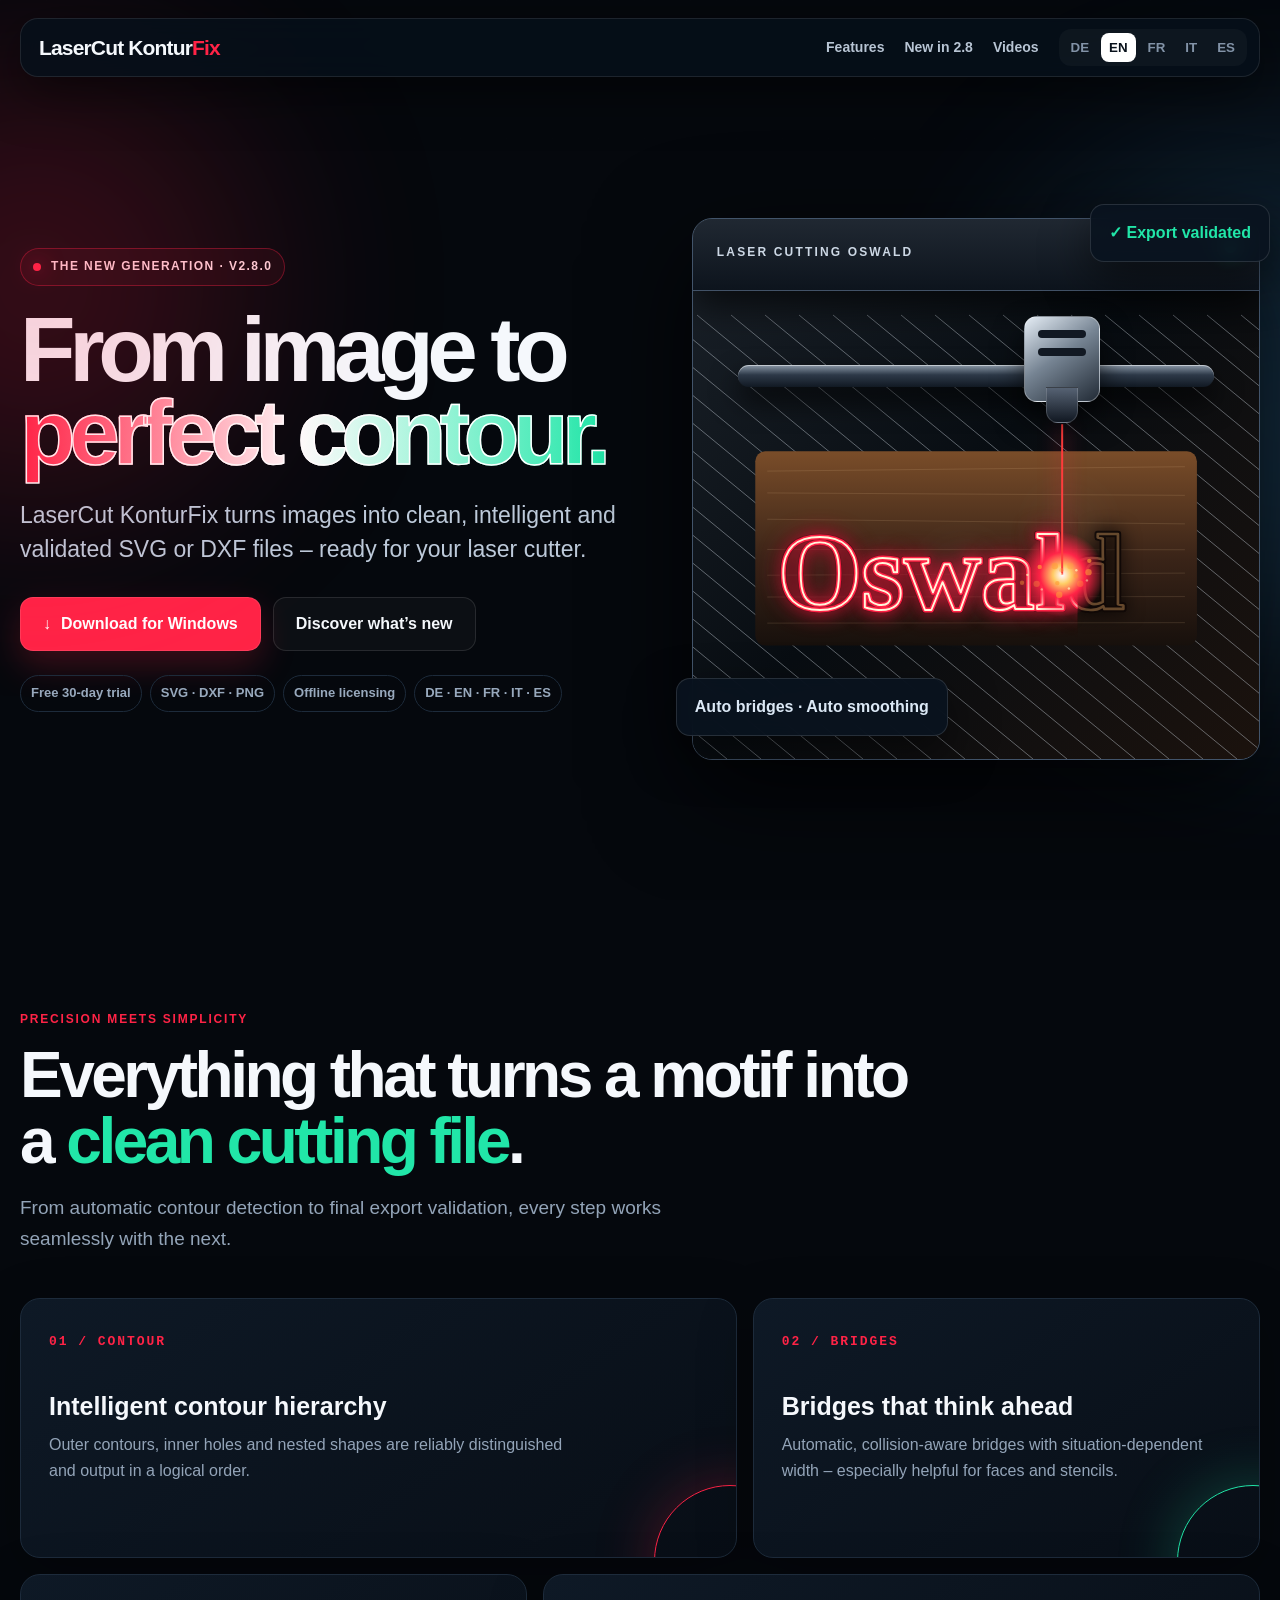
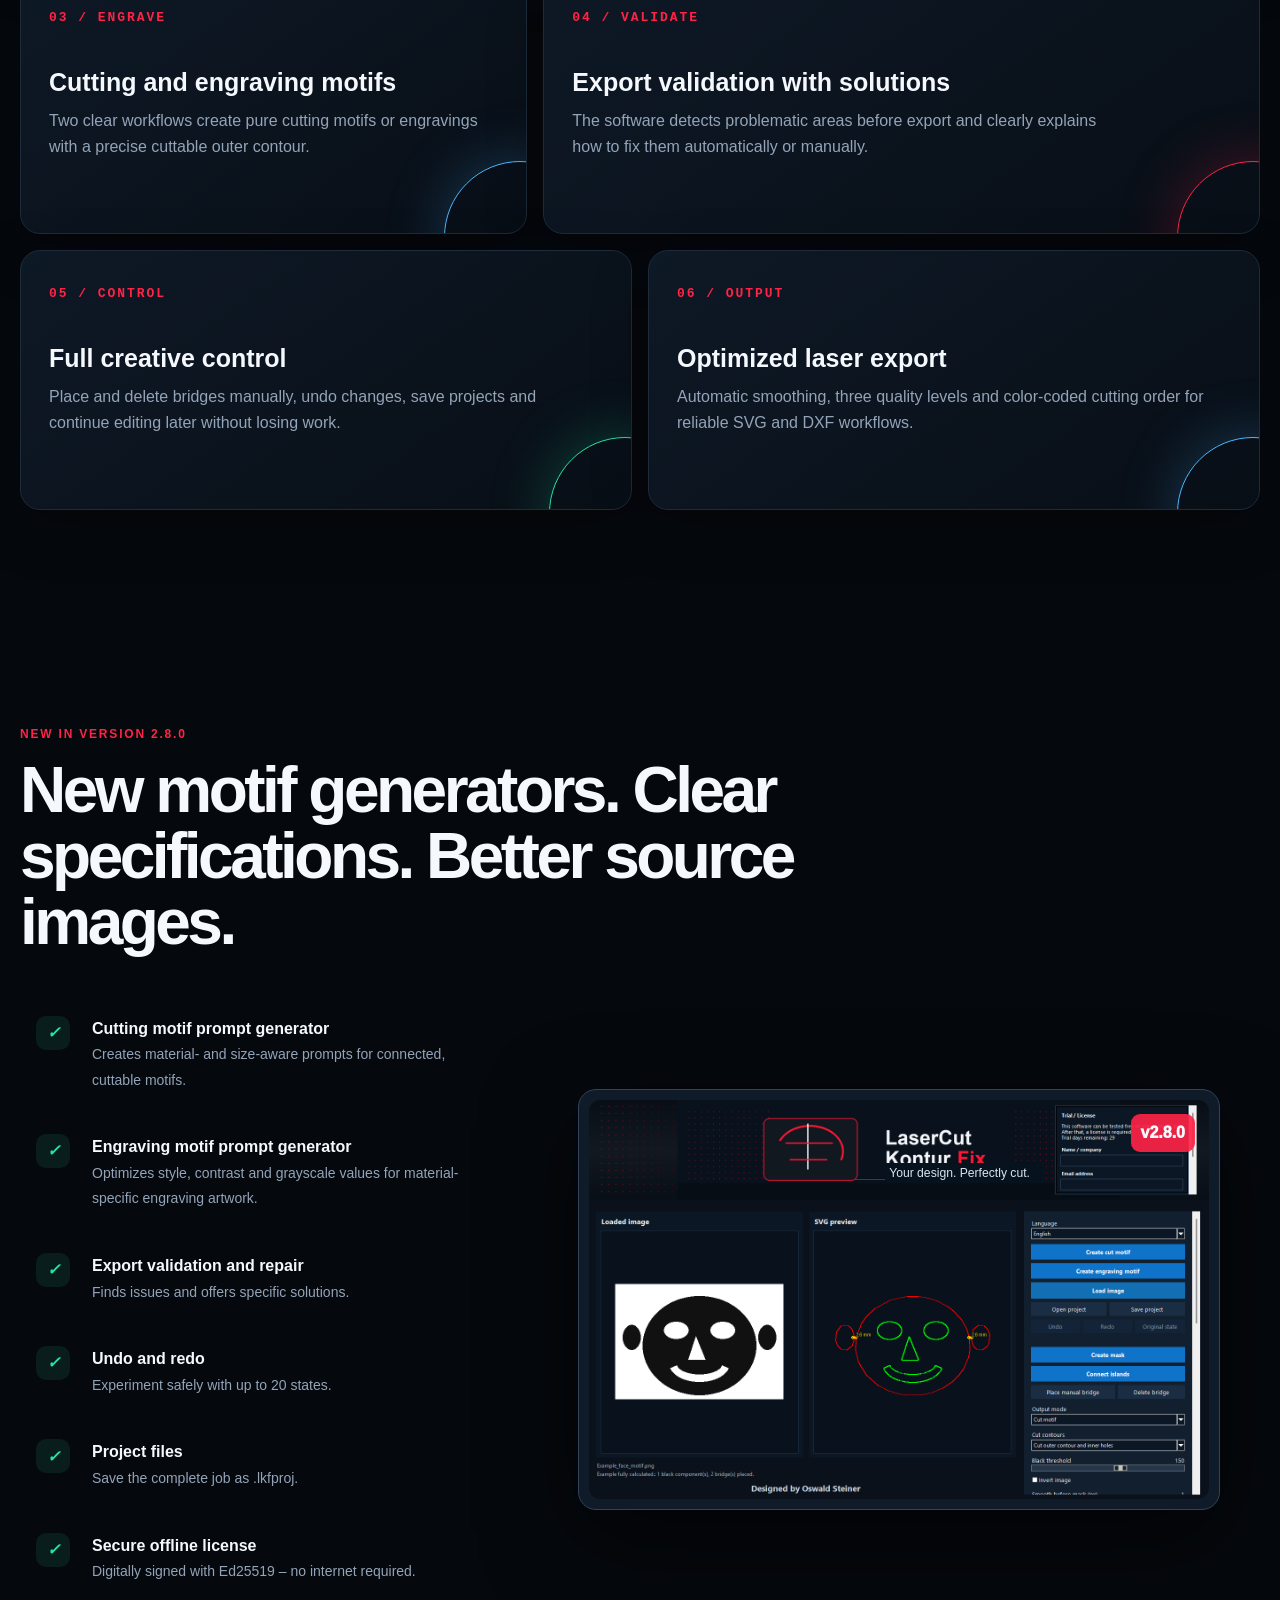
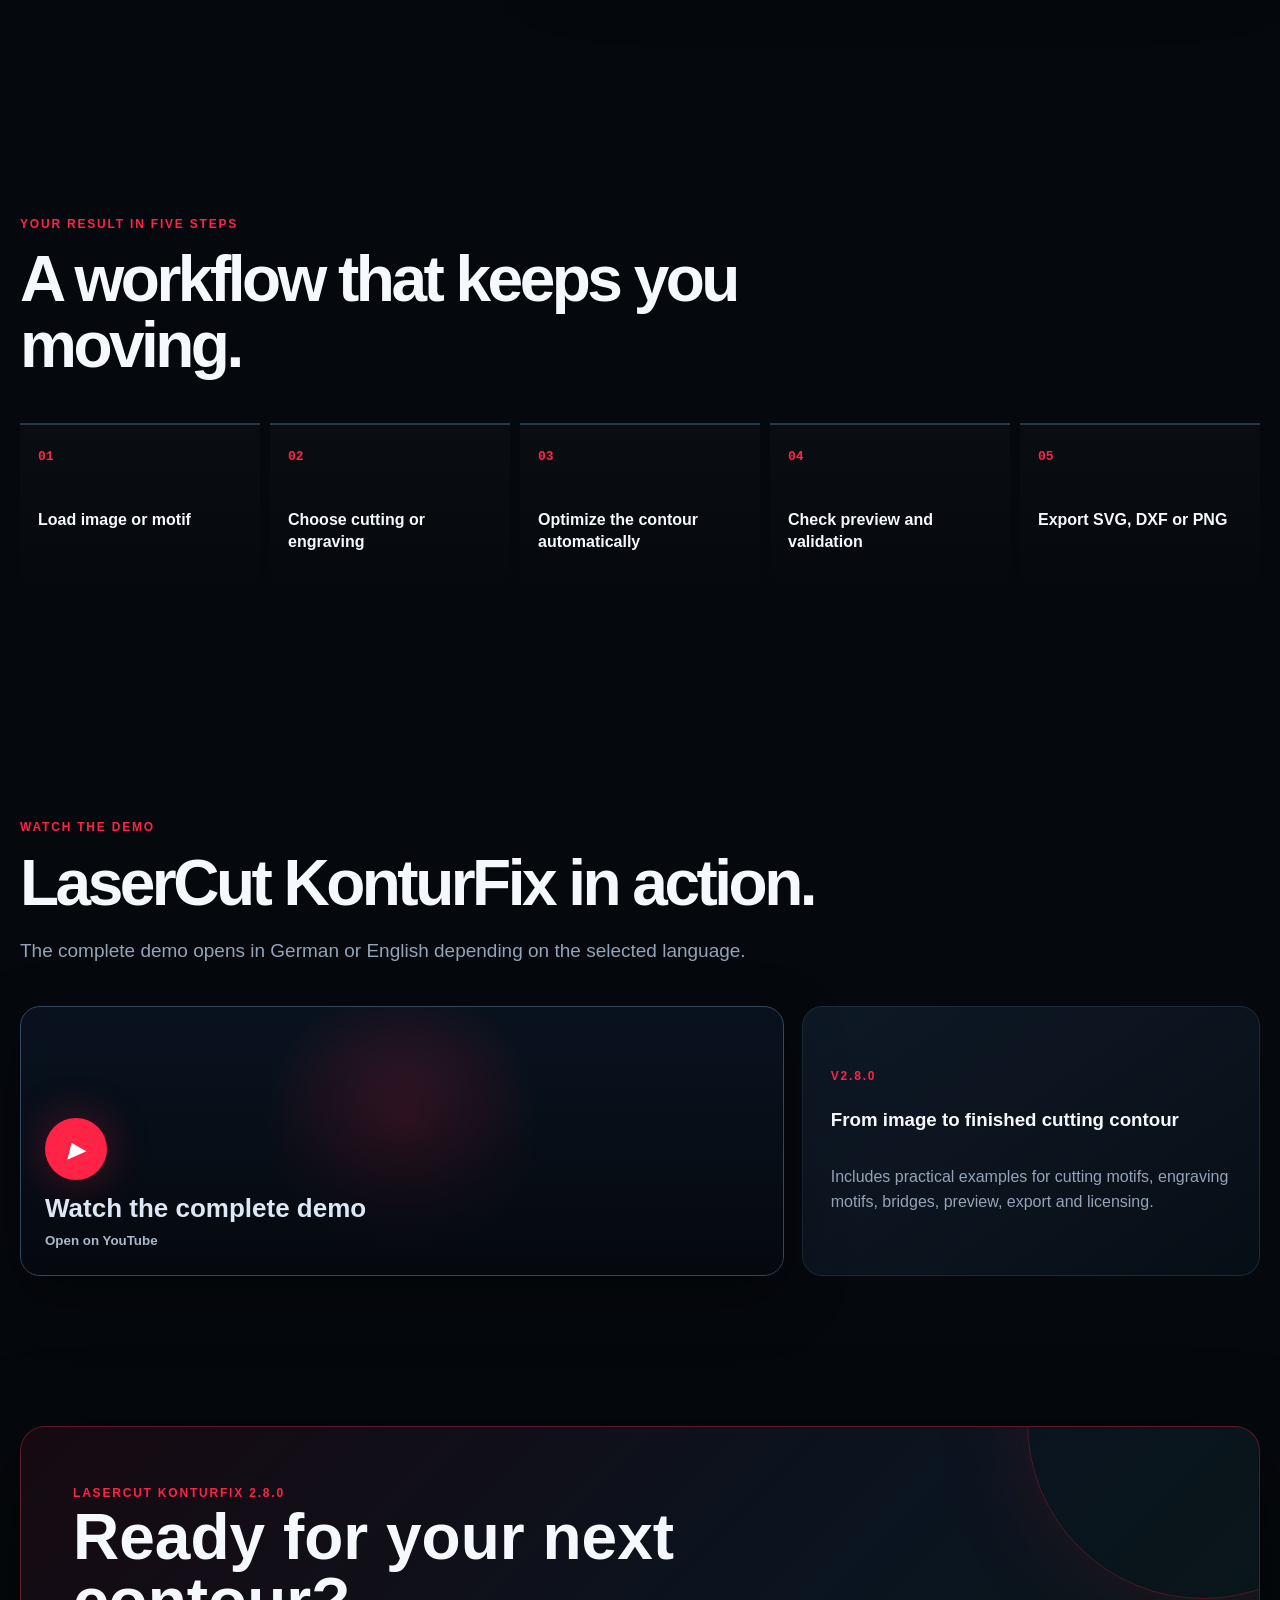
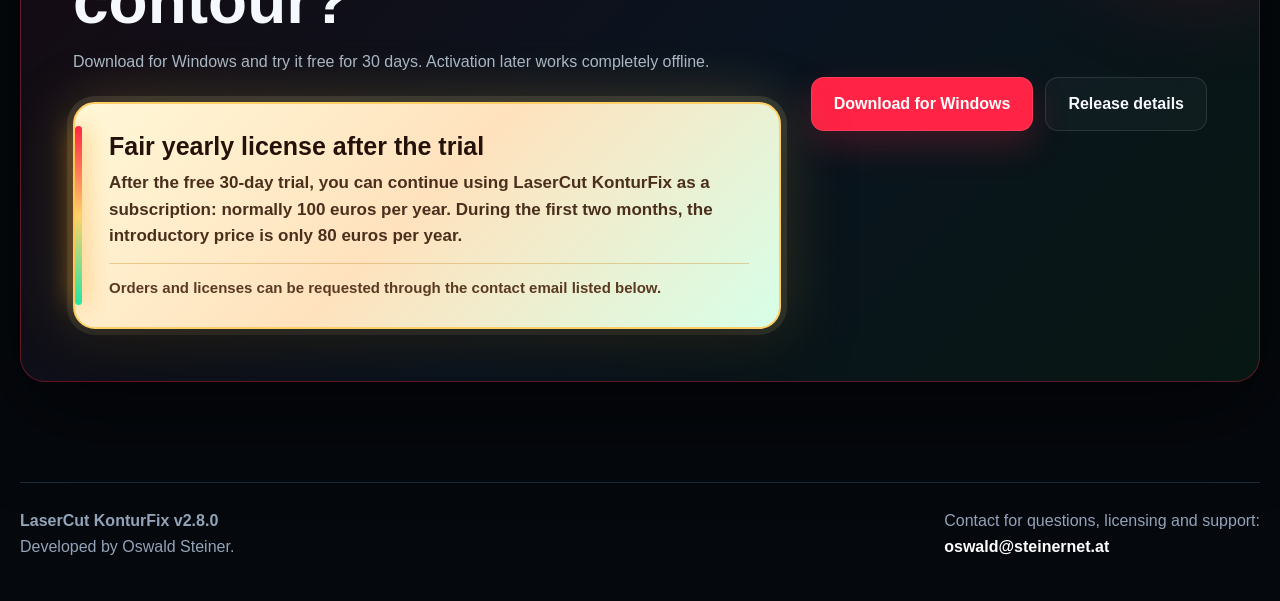
==== commit 6bb9c91a: "Update landing page for v2.8.0" ====
--- a/index.html
+++ b/index.html
@@ -4,32 +4,32 @@
   <meta charset="utf-8">
   <meta name="viewport" content="width=device-width,initial-scale=1">
   <meta name="theme-color" content="#05080d">
-  <meta name="description" content="LaserCut KonturFix v2.7.0 – Bilder in präzise, laserfertige SVG- und DXF-Konturen verwandeln.">
-  <title>LaserCut KonturFix v2.7.0</title>
+  <meta name="description" content="LaserCut KonturFix v2.8.0 – Bilder in präzise, laserfertige SVG- und DXF-Konturen verwandeln.">
+  <title>LaserCut KonturFix v2.8.0</title>
   <style>
-    :root{--bg:#05080d;--panel:#0a111b;--panel2:#0e1825;--ink:#f5f8fc;--muted:#93a4b8;--line:#1d2b3b;--red:#ff2346;--green:#21e6a8;--cyan:#4db8ff;--gold:#ffd166;--max:1240px;--shadow:0 28px 90px #0009}*{box-sizing:border-box}html{scroll-behavior:smooth;overflow-x:hidden}body{margin:0;background:var(--bg);color:var(--ink);font:16px/1.6 Inter,"Segoe UI",Arial,sans-serif;overflow-x:hidden}body:before{content:"";position:fixed;inset:0;pointer-events:none;opacity:.16;background-image:linear-gradient(#ffffff08 1px,transparent 1px),linear-gradient(90deg,#ffffff08 1px,transparent 1px);background-size:46px 46px;mask-image:linear-gradient(to bottom,#000,transparent 85%)}a{color:inherit;text-decoration:none}.wrap{width:min(var(--max),calc(100% - 40px));margin:auto}.nav{position:fixed;z-index:50;top:18px;left:50%;transform:translateX(-50%);width:min(var(--max),calc(100% - 28px));display:flex;align-items:center;justify-content:space-between;padding:10px 12px 10px 18px;background:#07101bd9;border:1px solid #ffffff18;border-radius:18px;backdrop-filter:blur(18px);box-shadow:0 14px 50px #0008}.brand{font-weight:900;letter-spacing:-.04em;font-size:21px}.brand b{color:var(--red)}.navlinks{display:flex;align-items:center;gap:20px;color:#b8c5d4;font-weight:700;font-size:14px}.langs{display:flex;gap:4px;padding:4px;background:#ffffff08;border-radius:12px}.langs button{border:0;background:transparent;color:#8293a7;padding:7px 8px;border-radius:8px;font-weight:900;cursor:pointer}.langs button.active{background:#fff;color:#08111b}.hero{min-height:100vh;display:grid;place-items:center;padding:140px 0 80px;position:relative;overflow:hidden}.glow{position:absolute;border-radius:50%;filter:blur(110px);opacity:.2;pointer-events:none}.g1{width:430px;height:430px;background:var(--red);left:-180px;top:8%}.g2{width:520px;height:520px;background:var(--cyan);right:-260px;top:18%}.hero-grid{display:grid;grid-template-columns:1.03fr .97fr;gap:52px;align-items:center}.kicker{display:inline-flex;align-items:center;gap:10px;padding:8px 12px;border:1px solid #ff23465c;background:#ff234611;border-radius:999px;text-transform:uppercase;letter-spacing:.12em;font-size:12px;font-weight:900;color:#ffd6de}.pulse{width:8px;height:8px;border-radius:50%;background:var(--red);box-shadow:0 0 22px var(--red);animation:pulse 1.8s infinite}@keyframes pulse{50%{transform:scale(1.6);opacity:.55}}h1{margin:22px 0 20px;font-size:clamp(50px,7.1vw,100px);line-height:.92;letter-spacing:-.07em;max-width:820px}h1 .laser{color:transparent;-webkit-text-stroke:1.5px #fff;background:linear-gradient(90deg,var(--red),#fff 48%,var(--green));background-clip:text;-webkit-background-clip:text}.lead{max-width:690px;color:#bdcada;font-size:clamp(18px,2vw,23px);line-height:1.5}.actions{display:flex;flex-wrap:wrap;gap:12px;margin-top:30px}.btn{min-height:54px;display:inline-flex;align-items:center;justify-content:center;gap:10px;padding:0 22px;border-radius:13px;font-weight:900;border:1px solid #ffffff1c;transition:.25s}.btn:hover{transform:translateY(-3px)}.primary{background:var(--red);color:#fff;box-shadow:0 14px 35px #ff234638}.ghost{background:#ffffff08}.trust{display:flex;flex-wrap:wrap;gap:8px;margin-top:24px}.pill{padding:7px 10px;border:1px solid var(--line);border-radius:999px;color:#98a9bd;font-size:13px;font-weight:800}.stage{position:relative;min-height:560px}.laser-cutter{--laser-x:50%;position:absolute;inset:18px 0 0 8px;border:1px solid #42546a;border-radius:20px;overflow:hidden;background:linear-gradient(145deg,#141a20 0%,#080d13 38%,#15100c 100%);box-shadow:0 32px 100px #000b, inset 0 0 80px #000}.laser-cutter:before{content:"";position:absolute;inset:0;background:radial-gradient(circle at 46% 55%,#ff7b2f1c,transparent 30%),radial-gradient(circle at 52% 40%,#ff234620,transparent 26%),linear-gradient(120deg,#ffffff14,transparent 18%,transparent 72%,#ffffff0c);pointer-events:none}.machine-top{position:absolute;z-index:4;left:0;right:0;top:0;height:72px;background:linear-gradient(#202832,#0d141d);border-bottom:1px solid #425267;box-shadow:0 16px 35px #0009}.machine-top:before{content:"LASER CUTTING OSWALD";position:absolute;left:24px;top:24px;color:#cdd8e5;font-size:12px;font-weight:900;letter-spacing:.18em}.machine-light{position:absolute;right:22px;top:21px;width:13px;height:13px;border-radius:50%;background:#21e6a8;box-shadow:0 0 18px #21e6a8}.cutter-canvas{position:absolute;inset:0;width:100%;height:100%;display:block}.machine-rail{position:absolute;z-index:5;left:8%;right:8%;top:27%;height:22px;border-radius:999px;background:linear-gradient(#8b98a7,#2d3948 45%,#111923);box-shadow:0 14px 28px #000b, inset 0 1px #ffffff80}.laser-head{position:absolute;z-index:6;left:var(--laser-x,50%);top:18%;width:76px;height:86px;border-radius:13px;background:linear-gradient(145deg,#e5edf5,#768493 46%,#222b36);border:1px solid #ffffff55;box-shadow:0 16px 30px #000a;transform:translateX(-50%)}.laser-head:before{content:"";position:absolute;left:50%;bottom:-22px;width:30px;height:34px;transform:translateX(-50%);border-radius:0 0 12px 12px;background:linear-gradient(#566273,#111822);border:1px solid #ffffff2b}.laser-head span{position:absolute;left:13px;right:13px;top:13px;height:8px;border-radius:999px;background:#121923;box-shadow:0 18px 0 #121923}.laser-beam{display:none}.smoke{position:absolute;z-index:3;width:130px;height:90px;border-radius:50%;background:radial-gradient(circle,#ffffff24,transparent 65%);filter:blur(16px);opacity:.32;animation:smokeDrift 6.2s ease-in-out infinite}.smoke-a{left:36%;top:57%}.smoke-b{left:55%;top:48%;animation-delay:-2.1s}.float-card{position:absolute;z-index:8;padding:15px 18px;border-radius:14px;background:#09131fea;border:1px solid #ffffff1f;box-shadow:0 18px 45px #0008;backdrop-filter:blur(10px);font-weight:900}.fc1{right:-10px;top:4px;color:var(--green)}.fc2{left:-8px;bottom:24px;color:#dbe8f5}@keyframes headTravel{0%,100%{transform:translateX(-188px)}18%{transform:translateX(-142px)}44%{transform:translateX(18px)}70%{transform:translateX(165px)}88%{transform:translateX(72px)}}@keyframes beamTravel{0%,100%{transform:translateX(-188px);opacity:.2}12%,88%{opacity:1}44%{transform:translateX(18px)}70%{transform:translateX(165px)}}@keyframes smokeDrift{0%,100%{transform:translate3d(-20px,18px,0) scale(.7);opacity:.12}45%{transform:translate3d(20px,-12px,0) scale(1.05);opacity:.38}80%{transform:translate3d(38px,-25px,0) scale(1.25);opacity:.1}}.section{padding:105px 0}.section-tag{color:var(--red);font-weight:900;text-transform:uppercase;letter-spacing:.15em;font-size:12px}.section h2{font-size:clamp(38px,5vw,67px);line-height:1.03;letter-spacing:-.055em;margin:12px 0 18px;max-width:900px}.section-intro{color:var(--muted);font-size:19px;max-width:740px}.feature-grid{display:grid;grid-template-columns:repeat(12,1fr);gap:16px;margin-top:44px}.feature{position:relative;overflow:hidden;min-height:260px;padding:28px;border:1px solid var(--line);border-radius:20px;background:linear-gradient(145deg,#0e1926,#080e16);box-shadow:0 16px 55px #0004}.feature:nth-child(1),.feature:nth-child(4){grid-column:span 7}.feature:nth-child(2),.feature:nth-child(3){grid-column:span 5}.feature:nth-child(5),.feature:nth-child(6){grid-column:span 6}.num{font:900 13px/1 monospace;color:var(--red);letter-spacing:.15em}.feature h3{font-size:25px;line-height:1.1;margin:40px 0 12px}.feature p{color:var(--muted);margin:0;max-width:540px}.feature:after{content:"";position:absolute;width:150px;height:150px;right:-70px;bottom:-80px;border:1px solid var(--accent,var(--red));border-radius:50%;box-shadow:0 0 60px color-mix(in srgb,var(--accent,var(--red)) 25%,transparent)}.feature.green{--accent:var(--green)}.feature.blue{--accent:var(--cyan)}.showcase{display:grid;grid-template-columns:.8fr 1.2fr;gap:36px;align-items:center;margin-top:44px}.change-list{display:grid;gap:10px}.change{display:grid;grid-template-columns:42px 1fr;gap:14px;padding:15px;border:1px solid transparent;border-radius:14px}.change:hover{border-color:var(--line);background:#ffffff04}.check{width:34px;height:34px;display:grid;place-items:center;border-radius:10px;background:#21e6a818;color:var(--green);font-weight:1000}.change strong{display:block}.change span{color:var(--muted);font-size:14px}.shot{position:relative;padding:10px;background:#101b29;border:1px solid #30435a;border-radius:18px;box-shadow:var(--shadow)}.shot img{width:100%;display:block;border-radius:11px}.shot:after{content:"v2.7.0";position:absolute;right:24px;top:24px;padding:6px 10px;background:#ff2346e8;border-radius:9px;font-weight:1000}.workflow{display:grid;grid-template-columns:repeat(5,1fr);gap:10px;margin-top:44px}.step{padding:24px 18px;border-top:2px solid #26384c;background:linear-gradient(#ffffff05,transparent);min-height:180px}.step b{display:block;color:var(--red);font:900 13px monospace;margin-bottom:45px}.step p{font-weight:800;line-height:1.35}.videos{display:grid;grid-template-columns:1.25fr .75fr;gap:18px;margin-top:40px}.video{position:relative;min-height:270px;display:flex;flex-direction:column;justify-content:flex-end;overflow:hidden;border:1px solid #33485e;border-radius:20px;background:#08111d;color:#dce8f5;padding:24px;box-shadow:0 20px 60px #0006;transition:.25s}.video:hover{transform:translateY(-4px);border-color:#ff234680}.video-thumb{position:absolute;inset:0;background-size:cover;background-position:center;filter:saturate(1.08) contrast(1.06);opacity:.5}.video:before{content:"";position:absolute;inset:0;background:linear-gradient(180deg,transparent 18%,#05080dee 100%),radial-gradient(circle at 50% 42%,#ff234635,transparent 34%)}.video strong,.video small,.video .play{position:relative;z-index:2}.video strong{font-size:26px;line-height:1.1;max-width:520px}.video small{display:block;margin-top:7px;color:#aab9c9;font-weight:800}.video-side{min-height:270px;border:1px solid var(--line);border-radius:20px;background:linear-gradient(145deg,#0e1926,#080e16);padding:28px;display:flex;flex-direction:column;justify-content:center}.video-side p{color:var(--muted);margin:10px 0 0}.play{width:62px;height:62px;border-radius:50%;display:grid;place-items:center;background:var(--red);color:#fff;font-size:22px;margin-bottom:14px;box-shadow:0 0 45px #ff23464d}.pricing-note{position:relative;margin-top:28px;padding:28px 30px 28px 34px;border:2px solid #ffcf66;border-radius:22px;background:linear-gradient(135deg,#fff8d8 0%,#ffe2bd 48%,#d7ffe8 100%);color:#2a1810;box-shadow:0 22px 65px #0008,0 0 0 6px #fff3b51f,0 0 60px #ffd16645}.pricing-note:before{content:"";position:absolute;left:0;top:22px;bottom:22px;width:7px;border-radius:999px;background:linear-gradient(#ff2346,#ffd166,#21e6a8);box-shadow:0 0 24px #ff9f1c}.pricing-note strong{display:block;color:#24110a;font-size:25px;line-height:1.12;margin-bottom:10px}.pricing-note span{display:block;color:#4a2f1d;font-size:17px;line-height:1.55;font-weight:750;max-width:720px}.pricing-note small{display:block;margin-top:14px;padding-top:13px;border-top:1px solid #d8a84f80;color:#5a3a23;font-size:15px;line-height:1.45;font-weight:850}@media(max-width:980px){.videos{grid-template-columns:1fr}.video,.video-side{min-height:240px}}.download{position:relative;overflow:hidden;margin:45px auto 100px;padding:52px;border:1px solid #ff23465a;border-radius:25px;background:linear-gradient(135deg,#160a11,#0a1420 55%,#071712);box-shadow:var(--shadow)}.download:before{content:"";position:absolute;width:350px;height:350px;border:1px solid #ff234644;border-radius:50%;right:-120px;top:-180px;box-shadow:0 0 100px #ff234622}.download-grid{position:relative;display:grid;grid-template-columns:1fr auto;gap:30px;align-items:center}.download h2{margin:0;font-size:clamp(34px,5vw,64px);line-height:1}.download p{color:#aab9c9;max-width:700px}.contact{display:flex;justify-content:space-between;align-items:center;gap:20px;padding:25px 0 42px;border-top:1px solid var(--line);color:var(--muted)}.contact a{color:#fff;font-weight:900}.hidden{display:none!important}@media(max-width:980px){.navlinks>a{display:none}.hero-grid,.showcase{grid-template-columns:1fr}.stage{min-height:500px}.feature:nth-child(n){grid-column:span 6}.workflow{grid-template-columns:repeat(2,1fr)}.videos{grid-template-columns:1fr}.download-grid{grid-template-columns:1fr}}@media(max-width:650px){.wrap{width:min(100% - 24px,var(--max))}.nav{top:8px}.brand{font-size:17px}.langs button{padding:6px}.hero{padding-top:110px}.stage{min-height:390px}.laser-cutter{inset:18px 0 0}.float-card{font-size:12px;padding:10px}.feature:nth-child(n){grid-column:1/-1}.workflow,.videos{grid-template-columns:1fr}.video:first-child{grid-column:auto}.section{padding:70px 0}.download{padding:30px 22px}.actions .btn{width:100%}.contact{align-items:flex-start;flex-direction:column}}
+    :root{--bg:#05080d;--panel:#0a111b;--panel2:#0e1825;--ink:#f5f8fc;--muted:#93a4b8;--line:#1d2b3b;--red:#ff2346;--green:#21e6a8;--cyan:#4db8ff;--gold:#ffd166;--max:1240px;--shadow:0 28px 90px #0009}*{box-sizing:border-box}html{scroll-behavior:smooth;overflow-x:hidden}body{margin:0;background:var(--bg);color:var(--ink);font:16px/1.6 Inter,"Segoe UI",Arial,sans-serif;overflow-x:hidden}body:before{content:"";position:fixed;inset:0;pointer-events:none;opacity:.16;background-image:linear-gradient(#ffffff08 1px,transparent 1px),linear-gradient(90deg,#ffffff08 1px,transparent 1px);background-size:46px 46px;mask-image:linear-gradient(to bottom,#000,transparent 85%)}a{color:inherit;text-decoration:none}.wrap{width:min(var(--max),calc(100% - 40px));margin:auto}.nav{position:fixed;z-index:50;top:18px;left:50%;transform:translateX(-50%);width:min(var(--max),calc(100% - 28px));display:flex;align-items:center;justify-content:space-between;padding:10px 12px 10px 18px;background:#07101bd9;border:1px solid #ffffff18;border-radius:18px;backdrop-filter:blur(18px);box-shadow:0 14px 50px #0008}.brand{font-weight:900;letter-spacing:-.04em;font-size:21px}.brand b{color:var(--red)}.navlinks{display:flex;align-items:center;gap:20px;color:#b8c5d4;font-weight:700;font-size:14px}.langs{display:flex;gap:4px;padding:4px;background:#ffffff08;border-radius:12px}.langs button{border:0;background:transparent;color:#8293a7;padding:7px 8px;border-radius:8px;font-weight:900;cursor:pointer}.langs button.active{background:#fff;color:#08111b}.hero{min-height:100vh;display:grid;place-items:center;padding:140px 0 80px;position:relative;overflow:hidden}.glow{position:absolute;border-radius:50%;filter:blur(110px);opacity:.2;pointer-events:none}.g1{width:430px;height:430px;background:var(--red);left:-180px;top:8%}.g2{width:520px;height:520px;background:var(--cyan);right:-260px;top:18%}.hero-grid{display:grid;grid-template-columns:1.03fr .97fr;gap:52px;align-items:center}.kicker{display:inline-flex;align-items:center;gap:10px;padding:8px 12px;border:1px solid #ff23465c;background:#ff234611;border-radius:999px;text-transform:uppercase;letter-spacing:.12em;font-size:12px;font-weight:900;color:#ffd6de}.pulse{width:8px;height:8px;border-radius:50%;background:var(--red);box-shadow:0 0 22px var(--red);animation:pulse 1.8s infinite}@keyframes pulse{50%{transform:scale(1.6);opacity:.55}}h1{margin:22px 0 20px;font-size:clamp(50px,7.1vw,100px);line-height:.92;letter-spacing:-.07em;max-width:820px}h1 .laser{color:transparent;-webkit-text-stroke:1.5px #fff;background:linear-gradient(90deg,var(--red),#fff 48%,var(--green));background-clip:text;-webkit-background-clip:text}.lead{max-width:690px;color:#bdcada;font-size:clamp(18px,2vw,23px);line-height:1.5}.actions{display:flex;flex-wrap:wrap;gap:12px;margin-top:30px}.btn{min-height:54px;display:inline-flex;align-items:center;justify-content:center;gap:10px;padding:0 22px;border-radius:13px;font-weight:900;border:1px solid #ffffff1c;transition:.25s}.btn:hover{transform:translateY(-3px)}.primary{background:var(--red);color:#fff;box-shadow:0 14px 35px #ff234638}.ghost{background:#ffffff08}.trust{display:flex;flex-wrap:wrap;gap:8px;margin-top:24px}.pill{padding:7px 10px;border:1px solid var(--line);border-radius:999px;color:#98a9bd;font-size:13px;font-weight:800}.stage{position:relative;min-height:560px}.laser-cutter{--laser-x:50%;position:absolute;inset:18px 0 0 8px;border:1px solid #42546a;border-radius:20px;overflow:hidden;background:linear-gradient(145deg,#141a20 0%,#080d13 38%,#15100c 100%);box-shadow:0 32px 100px #000b, inset 0 0 80px #000}.laser-cutter:before{content:"";position:absolute;inset:0;background:radial-gradient(circle at 46% 55%,#ff7b2f1c,transparent 30%),radial-gradient(circle at 52% 40%,#ff234620,transparent 26%),linear-gradient(120deg,#ffffff14,transparent 18%,transparent 72%,#ffffff0c);pointer-events:none}.machine-top{position:absolute;z-index:4;left:0;right:0;top:0;height:72px;background:linear-gradient(#202832,#0d141d);border-bottom:1px solid #425267;box-shadow:0 16px 35px #0009}.machine-top:before{content:"LASER CUTTING OSWALD";position:absolute;left:24px;top:24px;color:#cdd8e5;font-size:12px;font-weight:900;letter-spacing:.18em}.machine-light{position:absolute;right:22px;top:21px;width:13px;height:13px;border-radius:50%;background:#21e6a8;box-shadow:0 0 18px #21e6a8}.cutter-canvas{position:absolute;inset:0;width:100%;height:100%;display:block}.machine-rail{position:absolute;z-index:5;left:8%;right:8%;top:27%;height:22px;border-radius:999px;background:linear-gradient(#8b98a7,#2d3948 45%,#111923);box-shadow:0 14px 28px #000b, inset 0 1px #ffffff80}.laser-head{position:absolute;z-index:6;left:var(--laser-x,50%);top:18%;width:76px;height:86px;border-radius:13px;background:linear-gradient(145deg,#e5edf5,#768493 46%,#222b36);border:1px solid #ffffff55;box-shadow:0 16px 30px #000a;transform:translateX(-50%)}.laser-head:before{content:"";position:absolute;left:50%;bottom:-22px;width:30px;height:34px;transform:translateX(-50%);border-radius:0 0 12px 12px;background:linear-gradient(#566273,#111822);border:1px solid #ffffff2b}.laser-head span{position:absolute;left:13px;right:13px;top:13px;height:8px;border-radius:999px;background:#121923;box-shadow:0 18px 0 #121923}.laser-beam{display:none}.smoke{position:absolute;z-index:3;width:130px;height:90px;border-radius:50%;background:radial-gradient(circle,#ffffff24,transparent 65%);filter:blur(16px);opacity:.32;animation:smokeDrift 6.2s ease-in-out infinite}.smoke-a{left:36%;top:57%}.smoke-b{left:55%;top:48%;animation-delay:-2.1s}.float-card{position:absolute;z-index:8;padding:15px 18px;border-radius:14px;background:#09131fea;border:1px solid #ffffff1f;box-shadow:0 18px 45px #0008;backdrop-filter:blur(10px);font-weight:900}.fc1{right:-10px;top:4px;color:var(--green)}.fc2{left:-8px;bottom:24px;color:#dbe8f5}@keyframes headTravel{0%,100%{transform:translateX(-188px)}18%{transform:translateX(-142px)}44%{transform:translateX(18px)}70%{transform:translateX(165px)}88%{transform:translateX(72px)}}@keyframes beamTravel{0%,100%{transform:translateX(-188px);opacity:.2}12%,88%{opacity:1}44%{transform:translateX(18px)}70%{transform:translateX(165px)}}@keyframes smokeDrift{0%,100%{transform:translate3d(-20px,18px,0) scale(.7);opacity:.12}45%{transform:translate3d(20px,-12px,0) scale(1.05);opacity:.38}80%{transform:translate3d(38px,-25px,0) scale(1.25);opacity:.1}}.section{padding:105px 0}.section-tag{color:var(--red);font-weight:900;text-transform:uppercase;letter-spacing:.15em;font-size:12px}.section h2{font-size:clamp(38px,5vw,67px);line-height:1.03;letter-spacing:-.055em;margin:12px 0 18px;max-width:900px}.section-intro{color:var(--muted);font-size:19px;max-width:740px}.feature-grid{display:grid;grid-template-columns:repeat(12,1fr);gap:16px;margin-top:44px}.feature{position:relative;overflow:hidden;min-height:260px;padding:28px;border:1px solid var(--line);border-radius:20px;background:linear-gradient(145deg,#0e1926,#080e16);box-shadow:0 16px 55px #0004}.feature:nth-child(1),.feature:nth-child(4){grid-column:span 7}.feature:nth-child(2),.feature:nth-child(3){grid-column:span 5}.feature:nth-child(5),.feature:nth-child(6){grid-column:span 6}.num{font:900 13px/1 monospace;color:var(--red);letter-spacing:.15em}.feature h3{font-size:25px;line-height:1.1;margin:40px 0 12px}.feature p{color:var(--muted);margin:0;max-width:540px}.feature:after{content:"";position:absolute;width:150px;height:150px;right:-70px;bottom:-80px;border:1px solid var(--accent,var(--red));border-radius:50%;box-shadow:0 0 60px color-mix(in srgb,var(--accent,var(--red)) 25%,transparent)}.feature.green{--accent:var(--green)}.feature.blue{--accent:var(--cyan)}.showcase{display:grid;grid-template-columns:.8fr 1.2fr;gap:36px;align-items:center;margin-top:44px}.change-list{display:grid;gap:10px}.change{display:grid;grid-template-columns:42px 1fr;gap:14px;padding:15px;border:1px solid transparent;border-radius:14px}.change:hover{border-color:var(--line);background:#ffffff04}.check{width:34px;height:34px;display:grid;place-items:center;border-radius:10px;background:#21e6a818;color:var(--green);font-weight:1000}.change strong{display:block}.change span{color:var(--muted);font-size:14px}.shot{position:relative;padding:10px;background:#101b29;border:1px solid #30435a;border-radius:18px;box-shadow:var(--shadow)}.shot img{width:100%;display:block;border-radius:11px}.shot:after{content:"v2.8.0";position:absolute;right:24px;top:24px;padding:6px 10px;background:#ff2346e8;border-radius:9px;font-weight:1000}.workflow{display:grid;grid-template-columns:repeat(5,1fr);gap:10px;margin-top:44px}.step{padding:24px 18px;border-top:2px solid #26384c;background:linear-gradient(#ffffff05,transparent);min-height:180px}.step b{display:block;color:var(--red);font:900 13px monospace;margin-bottom:45px}.step p{font-weight:800;line-height:1.35}.videos{display:grid;grid-template-columns:1.25fr .75fr;gap:18px;margin-top:40px}.video{position:relative;min-height:270px;display:flex;flex-direction:column;justify-content:flex-end;overflow:hidden;border:1px solid #33485e;border-radius:20px;background:#08111d;color:#dce8f5;padding:24px;box-shadow:0 20px 60px #0006;transition:.25s}.video:hover{transform:translateY(-4px);border-color:#ff234680}.video-thumb{position:absolute;inset:0;background-size:cover;background-position:center;filter:saturate(1.08) contrast(1.06);opacity:.5}.video:before{content:"";position:absolute;inset:0;background:linear-gradient(180deg,transparent 18%,#05080dee 100%),radial-gradient(circle at 50% 42%,#ff234635,transparent 34%)}.video strong,.video small,.video .play{position:relative;z-index:2}.video strong{font-size:26px;line-height:1.1;max-width:520px}.video small{display:block;margin-top:7px;color:#aab9c9;font-weight:800}.video-side{min-height:270px;border:1px solid var(--line);border-radius:20px;background:linear-gradient(145deg,#0e1926,#080e16);padding:28px;display:flex;flex-direction:column;justify-content:center}.video-side p{color:var(--muted);margin:10px 0 0}.play{width:62px;height:62px;border-radius:50%;display:grid;place-items:center;background:var(--red);color:#fff;font-size:22px;margin-bottom:14px;box-shadow:0 0 45px #ff23464d}.pricing-note{position:relative;margin-top:28px;padding:28px 30px 28px 34px;border:2px solid #ffcf66;border-radius:22px;background:linear-gradient(135deg,#fff8d8 0%,#ffe2bd 48%,#d7ffe8 100%);color:#2a1810;box-shadow:0 22px 65px #0008,0 0 0 6px #fff3b51f,0 0 60px #ffd16645}.pricing-note:before{content:"";position:absolute;left:0;top:22px;bottom:22px;width:7px;border-radius:999px;background:linear-gradient(#ff2346,#ffd166,#21e6a8);box-shadow:0 0 24px #ff9f1c}.pricing-note strong{display:block;color:#24110a;font-size:25px;line-height:1.12;margin-bottom:10px}.pricing-note span{display:block;color:#4a2f1d;font-size:17px;line-height:1.55;font-weight:750;max-width:720px}.pricing-note small{display:block;margin-top:14px;padding-top:13px;border-top:1px solid #d8a84f80;color:#5a3a23;font-size:15px;line-height:1.45;font-weight:850}@media(max-width:980px){.videos{grid-template-columns:1fr}.video,.video-side{min-height:240px}}.download{position:relative;overflow:hidden;margin:45px auto 100px;padding:52px;border:1px solid #ff23465a;border-radius:25px;background:linear-gradient(135deg,#160a11,#0a1420 55%,#071712);box-shadow:var(--shadow)}.download:before{content:"";position:absolute;width:350px;height:350px;border:1px solid #ff234644;border-radius:50%;right:-120px;top:-180px;box-shadow:0 0 100px #ff234622}.download-grid{position:relative;display:grid;grid-template-columns:1fr auto;gap:30px;align-items:center}.download h2{margin:0;font-size:clamp(34px,5vw,64px);line-height:1}.download p{color:#aab9c9;max-width:700px}.contact{display:flex;justify-content:space-between;align-items:center;gap:20px;padding:25px 0 42px;border-top:1px solid var(--line);color:var(--muted)}.contact a{color:#fff;font-weight:900}.hidden{display:none!important}@media(max-width:980px){.navlinks>a{display:none}.hero-grid,.showcase{grid-template-columns:1fr}.stage{min-height:500px}.feature:nth-child(n){grid-column:span 6}.workflow{grid-template-columns:repeat(2,1fr)}.videos{grid-template-columns:1fr}.download-grid{grid-template-columns:1fr}}@media(max-width:650px){.wrap{width:min(100% - 24px,var(--max))}.nav{top:8px}.brand{font-size:17px}.langs button{padding:6px}.hero{padding-top:110px}.stage{min-height:390px}.laser-cutter{inset:18px 0 0}.float-card{font-size:12px;padding:10px}.feature:nth-child(n){grid-column:1/-1}.workflow,.videos{grid-template-columns:1fr}.video:first-child{grid-column:auto}.section{padding:70px 0}.download{padding:30px 22px}.actions .btn{width:100%}.contact{align-items:flex-start;flex-direction:column}}
     .download-actions{display:grid;gap:12px;justify-items:start}.download-actions .actions{margin-top:0}.download-counter{display:inline-flex;align-items:center;gap:10px;min-height:40px;padding:9px 14px;border:1px solid #21e6a852;border-radius:13px;background:#071b16d9;box-shadow:0 12px 28px #0006,0 0 24px #21e6a816;color:#b8c8d6;font-size:13px;font-weight:850}.download-counter i{width:8px;height:8px;border-radius:50%;background:var(--green);box-shadow:0 0 16px var(--green)}.download-counter strong{color:#fff;font-size:17px}.download-counter[hidden]{display:none}@media(max-width:650px){.download-actions,.download-actions .actions{width:100%}.download-counter{justify-content:center;width:100%}.download-counter strong{font-size:15px}}
     .localized-shot-tagline{position:absolute;z-index:3;left:47.8%;top:17.4%;width:24.8%;height:4.8%;display:flex;align-items:center;padding-left:.7%;overflow:hidden;background:#07121f;color:#dce4ec;font-size:clamp(6px,.95vw,14px);line-height:1;white-space:nowrap;font-weight:400}
   </style>
 </head>
 <body>
-  <nav class="nav"><a class="brand" href="#top">LaserCut Kontur<b>Fix</b></a><div class="navlinks"><a href="#features" data-t="navFeatures">Funktionen</a><a href="#new" data-t="navNew">Neu in 2.7</a><a href="#videos" data-t="navVideos">Videos</a><div class="langs" aria-label="Language"><button data-lang="de" class="active">DE</button><button data-lang="en">EN</button><button data-lang="fr">FR</button><button data-lang="it">IT</button><button data-lang="es">ES</button></div></div></nav>
+  <nav class="nav"><a class="brand" href="#top">LaserCut Kontur<b>Fix</b></a><div class="navlinks"><a href="#features" data-t="navFeatures">Funktionen</a><a href="#new" data-t="navNew">Neu in 2.8</a><a href="#videos" data-t="navVideos">Videos</a><div class="langs" aria-label="Language"><button data-lang="de" class="active">DE</button><button data-lang="en">EN</button><button data-lang="fr">FR</button><button data-lang="it">IT</button><button data-lang="es">ES</button></div></div></nav>
   <main id="top">
-    <section class="hero"><div class="glow g1"></div><div class="glow g2"></div><div class="wrap hero-grid"><div><div class="kicker"><i class="pulse"></i><span data-t="kicker">Die neue Generation · v2.7.0</span></div><h1 data-th="hero">Vom Bild zur <span class="laser">perfekten Kontur.</span></h1><p class="lead" data-t="lead">LaserCut KonturFix verwandelt Bilder in saubere, intelligente und geprüfte SVG- oder DXF-Dateien – bereit für deinen Lasercutter.</p><div class="actions"><a class="btn primary" href="https://github.com/Stoni66/LaserCut_KonturFix-Releases/releases/download/v2.7.0/LaserCut_KonturFix_v2_7_0_multilingual_Setup.exe"><span>↓</span><span data-t="download">Für Windows herunterladen</span></a><a class="btn ghost" href="#new" data-t="discover">Neuerungen entdecken</a></div><div class="trust"><span class="pill" data-t="trial">30 Tage kostenlos testen</span><span class="pill">SVG · DXF · PNG</span><span class="pill" data-t="offline">Offline-Lizenzierung</span><span class="pill">DE · EN · FR · IT · ES</span></div></div><div class="stage" aria-label="Animated laser cutter cutting the name Oswald"><div class="laser-cutter"><canvas id="laserHeroCanvas" class="cutter-canvas" width="960" height="760"></canvas><div class="machine-top"><i class="machine-light"></i></div><div class="machine-rail"></div><div class="laser-head"><span></span></div><div class="laser-beam"></div><div class="smoke smoke-a"></div><div class="smoke smoke-b"></div></div><div class="float-card fc1" data-t="ready">✓ Export geprüft</div><div class="float-card fc2" data-t="auto">Auto-Brücken · Auto-Glättung</div></div></div></section>
+    <section class="hero"><div class="glow g1"></div><div class="glow g2"></div><div class="wrap hero-grid"><div><div class="kicker"><i class="pulse"></i><span data-t="kicker">Die neue Generation · v2.8.0</span></div><h1 data-th="hero">Vom Bild zur <span class="laser">perfekten Kontur.</span></h1><p class="lead" data-t="lead">LaserCut KonturFix verwandelt Bilder in saubere, intelligente und geprüfte SVG- oder DXF-Dateien – bereit für deinen Lasercutter.</p><div class="actions"><a class="btn primary" href="https://github.com/Stoni66/LaserCut_KonturFix-Releases/releases/download/v2.8.0/LaserCut_KonturFix_v2_8_0_multilingual_Setup.exe"><span>↓</span><span data-t="download">Für Windows herunterladen</span></a><a class="btn ghost" href="#new" data-t="discover">Neuerungen entdecken</a></div><div class="trust"><span class="pill" data-t="trial">30 Tage kostenlos testen</span><span class="pill">SVG · DXF · PNG</span><span class="pill" data-t="offline">Offline-Lizenzierung</span><span class="pill">DE · EN · FR · IT · ES</span></div></div><div class="stage" aria-label="Animated laser cutter cutting the name Oswald"><div class="laser-cutter"><canvas id="laserHeroCanvas" class="cutter-canvas" width="960" height="760"></canvas><div class="machine-top"><i class="machine-light"></i></div><div class="machine-rail"></div><div class="laser-head"><span></span></div><div class="laser-beam"></div><div class="smoke smoke-a"></div><div class="smoke smoke-b"></div></div><div class="float-card fc1" data-t="ready">✓ Export geprüft</div><div class="float-card fc2" data-t="auto">Auto-Brücken · Auto-Glättung</div></div></div></section>
     <section class="section" id="features"><div class="wrap"><span class="section-tag" data-t="featureTag">Präzision trifft Einfachheit</span><h2 data-th="featureTitle">Alles, was aus einem Motiv eine <span style="color:var(--green)">saubere Schnittdatei</span> macht.</h2><p class="section-intro" data-t="featureIntro">Von der automatischen Konturerkennung bis zur finalen Exportprüfung arbeitet jeder Schritt nahtlos mit dem nächsten zusammen.</p><div class="feature-grid"><article class="feature"><span class="num">01 / CONTOUR</span><h3 data-t="f1h">Intelligente Konturhierarchie</h3><p data-t="f1p">Außenkonturen, Innenlöcher und verschachtelte Formen werden zuverlässig unterschieden und in sinnvoller Reihenfolge ausgegeben.</p></article><article class="feature green"><span class="num">02 / BRIDGES</span><h3 data-t="f2h">Brücken, die mitdenken</h3><p data-t="f2p">Automatische, kollisionsbewusste Brücken mit situationsabhängiger Breite – besonders hilfreich bei Gesichtern und Stencils.</p></article><article class="feature blue"><span class="num">03 / ENGRAVE</span><h3 data-t="f3h">Schnitt- und Gravurmotive</h3><p data-t="f3p">Zwei klare Workflows erzeugen reine Schnittmotive oder Gravuren mit einer präzisen schneidbaren Außenkontur.</p></article><article class="feature"><span class="num">04 / VALIDATE</span><h3 data-t="f4h">Exportprüfung mit Lösungsvorschlag</h3><p data-t="f4p">Die Software erkennt problematische Bereiche vor dem Export und erklärt verständlich, wie sie automatisch oder manuell behoben werden können.</p></article><article class="feature green"><span class="num">05 / CONTROL</span><h3 data-t="f5h">Volle kreative Kontrolle</h3><p data-t="f5p">Brücken manuell setzen und löschen, Änderungen rückgängig machen, Projekte speichern und später exakt weiterbearbeiten.</p></article><article class="feature blue"><span class="num">06 / OUTPUT</span><h3 data-t="f6h">Optimierter Laser-Export</h3><p data-t="f6p">Automatische Glättung, drei Qualitätsstufen und farbcodierte Schnittreihenfolge für einen verlässlichen SVG- und DXF-Workflow.</p></article></div></div></section>
-    <section class="section" id="new"><div class="wrap"><span class="section-tag" data-t="newTag">Neu in Version 2.7.0</span><h2 data-t="newTitle">Mehr Automatik. Mehr Sicherheit. Weniger Nacharbeit.</h2><div class="showcase"><div class="change-list"><div class="change"><i class="check">✓</i><div><strong data-t="c1h">Automatische Brückenbreite</strong><span data-t="c1p">Passt sich Motiv und Situation an.</span></div></div><div class="change"><i class="check">✓</i><div><strong data-t="c2h">Automatische SVG-Glättung</strong><span data-t="c2p">Berechnet einen passenden Wert selbstständig.</span></div></div><div class="change"><i class="check">✓</i><div><strong data-t="c3h">Exportprüfung und Reparatur</strong><span data-t="c3p">Findet Fehler und bietet konkrete Lösungen.</span></div></div><div class="change"><i class="check">✓</i><div><strong data-t="c4h">Rückgängig und Wiederholen</strong><span data-t="c4p">Sicher experimentieren mit bis zu 20 Zuständen.</span></div></div><div class="change"><i class="check">✓</i><div><strong data-t="c5h">Projektdateien</strong><span data-t="c5p">Komplette Arbeit als .lkfproj sichern.</span></div></div><div class="change"><i class="check">✓</i><div><strong data-t="c6h">Sichere Offline-Lizenz</strong><span data-t="c6p">Digital signiert mit Ed25519 – ohne Internetzwang.</span></div></div></div><figure class="shot"><img id="uiShot" src="assets/ui-de.png" alt="LaserCut KonturFix v2.7.0 interface"></figure></div></div></section>
+    <section class="section" id="new"><div class="wrap"><span class="section-tag" data-t="newTag">Neu in Version 2.8.0</span><h2 data-t="newTitle">Neue Motivgeneratoren. Klare Vorgaben. Bessere Ausgangsbilder.</h2><div class="showcase"><div class="change-list"><div class="change"><i class="check">✓</i><div><strong data-t="c1h">Promptgenerator für Schnittmotive</strong><span data-t="c1p">Erstellt material- und größenabhängige Prompts für zusammenhängende, schneidbare Motive.</span></div></div><div class="change"><i class="check">✓</i><div><strong data-t="c2h">Promptgenerator für Gravurmotive</strong><span data-t="c2p">Optimiert Stil, Kontrast und Graustufen für materialgerechte Gravurvorlagen.</span></div></div><div class="change"><i class="check">✓</i><div><strong data-t="c3h">Exportprüfung und Reparatur</strong><span data-t="c3p">Findet Fehler und bietet konkrete Lösungen.</span></div></div><div class="change"><i class="check">✓</i><div><strong data-t="c4h">Rückgängig und Wiederholen</strong><span data-t="c4p">Sicher experimentieren mit bis zu 20 Zuständen.</span></div></div><div class="change"><i class="check">✓</i><div><strong data-t="c5h">Projektdateien</strong><span data-t="c5p">Komplette Arbeit als .lkfproj sichern.</span></div></div><div class="change"><i class="check">✓</i><div><strong data-t="c6h">Sichere Offline-Lizenz</strong><span data-t="c6p">Digital signiert mit Ed25519 – ohne Internetzwang.</span></div></div></div><figure class="shot"><img id="uiShot" src="assets/ui-de.png" alt="LaserCut KonturFix v2.8.0 interface"></figure></div></div></section>
     <section class="section"><div class="wrap"><span class="section-tag" data-t="flowTag">In fünf Schritten zum Ergebnis</span><h2 data-t="flowTitle">Ein Workflow, der dich nicht ausbremst.</h2><div class="workflow"><div class="step"><b>01</b><p data-t="s1">Bild oder Motiv laden</p></div><div class="step"><b>02</b><p data-t="s2">Schnitt oder Gravur wählen</p></div><div class="step"><b>03</b><p data-t="s3">Kontur automatisch optimieren</p></div><div class="step"><b>04</b><p data-t="s4">Vorschau und Prüfung kontrollieren</p></div><div class="step"><b>05</b><p data-t="s5">SVG, DXF oder PNG exportieren</p></div></div></div></section>
-    <section class="section" id="videos"><div class="wrap"><span class="section-tag" data-t="videoTag">Demo ansehen</span><h2 data-t="videoTitle">LaserCut KonturFix in Aktion.</h2><p class="section-intro" data-t="videoIntro">Die passende Komplett-Demo öffnet sich je nach Sprache auf Deutsch oder Englisch.</p><div class="videos"><a class="video" id="demoVideo" href="https://youtu.be/WxHOSWlyAEg?si=Y5OIltrgFmVR7KvT" target="_blank" rel="noopener"><span class="video-thumb" id="demoThumb"></span><i class="play">▶</i><strong data-t="v1">Komplette Demo ansehen</strong><small data-t="videoCta">Auf YouTube öffnen</small></a><div class="video-side"><span class="section-tag">V2.7.0</span><h3 data-t="v2">Vom Bild zur fertigen Schnittkontur</h3><p data-t="v3">Mit Praxisbeispielen zu Schnittmotiv, Gravurmotiv, Brücken, Vorschau, Export und Lizenzierung.</p></div></div></div></section>
-    <section class="wrap download"><div class="download-grid"><div><span class="section-tag">LASERCUT KONTURFIX 2.7.0</span><h2 data-t="downloadTitle">Bereit für die nächste Kontur?</h2><p data-t="downloadText">Jetzt für Windows herunterladen und 30 Tage lang unverbindlich testen. Die spätere Aktivierung funktioniert vollständig offline.</p><div class="pricing-note"><strong data-t="priceTitle">Faire Jahreslizenz nach der Testphase</strong><span data-t="priceText">Nach 30 Tagen kostenlosem Testen kannst du LaserCut KonturFix als Subscription weiter nutzen: regulär 100,- Euro pro Jahr. Zum Start gilt für die ersten zwei Monate der Einführungspreis von nur 80,- Euro pro Jahr.</span><small data-t="priceOrder">Bestellungen und Lizenzen können über die unten angeführte Kontakt-E-Mail angefragt werden.</small></div></div><div class="download-actions"><div class="actions"><a class="btn primary" href="https://github.com/Stoni66/LaserCut_KonturFix-Releases/releases/download/v2.7.0/LaserCut_KonturFix_v2_7_0_multilingual_Setup.exe" data-t="download">Für Windows herunterladen</a><a class="btn ghost" href="https://github.com/Stoni66/LaserCut_KonturFix-Releases/releases/tag/v2.7.0" data-t="notes">Release-Details</a></div><aside class="download-counter" id="downloadCounter" aria-live="polite"><i></i><span id="downloadLabel">Downloads</span><strong id="downloadCount">…</strong></aside></div></div></section>
+    <section class="section" id="videos"><div class="wrap"><span class="section-tag" data-t="videoTag">Demo ansehen</span><h2 data-t="videoTitle">LaserCut KonturFix in Aktion.</h2><p class="section-intro" data-t="videoIntro">Die passende Komplett-Demo öffnet sich je nach Sprache auf Deutsch oder Englisch.</p><div class="videos"><a class="video" id="demoVideo" href="https://youtu.be/WxHOSWlyAEg?si=Y5OIltrgFmVR7KvT" target="_blank" rel="noopener"><span class="video-thumb" id="demoThumb"></span><i class="play">▶</i><strong data-t="v1">Komplette Demo ansehen</strong><small data-t="videoCta">Auf YouTube öffnen</small></a><div class="video-side"><span class="section-tag">V2.8.0</span><h3 data-t="v2">Vom Bild zur fertigen Schnittkontur</h3><p data-t="v3">Mit Praxisbeispielen zu Schnittmotiv, Gravurmotiv, Brücken, Vorschau, Export und Lizenzierung.</p></div></div></div></section>
+    <section class="wrap download"><div class="download-grid"><div><span class="section-tag">LASERCUT KONTURFIX 2.8.0</span><h2 data-t="downloadTitle">Bereit für die nächste Kontur?</h2><p data-t="downloadText">Jetzt für Windows herunterladen und 30 Tage lang unverbindlich testen. Die spätere Aktivierung funktioniert vollständig offline.</p><div class="pricing-note"><strong data-t="priceTitle">Faire Jahreslizenz nach der Testphase</strong><span data-t="priceText">Nach 30 Tagen kostenlosem Testen kannst du LaserCut KonturFix als Subscription weiter nutzen: regulär 100,- Euro pro Jahr. Zum Start gilt für die ersten zwei Monate der Einführungspreis von nur 80,- Euro pro Jahr.</span><small data-t="priceOrder">Bestellungen und Lizenzen können über die unten angeführte Kontakt-E-Mail angefragt werden.</small></div></div><div class="download-actions"><div class="actions"><a class="btn primary" href="https://github.com/Stoni66/LaserCut_KonturFix-Releases/releases/download/v2.8.0/LaserCut_KonturFix_v2_8_0_multilingual_Setup.exe" data-t="download">Für Windows herunterladen</a><a class="btn ghost" href="https://github.com/Stoni66/LaserCut_KonturFix-Releases/releases/tag/v2.8.0" data-t="notes">Release-Details</a></div><aside class="download-counter" id="downloadCounter" aria-live="polite"><i></i><span id="downloadLabel">Downloads</span><strong id="downloadCount">…</strong></aside></div></div></section>
   </main>
-  <footer class="wrap contact"><div><strong>LaserCut KonturFix v2.7.0</strong><br><span data-t="made">Developed by Oswald Steiner.</span></div><div><span data-t="support">Kontakt für Fragen, Lizenz und Support:</span><br><a href="mailto:oswald@steinernet.at">oswald@steinernet.at</a></div></footer>
+  <footer class="wrap contact"><div><strong>LaserCut KonturFix v2.8.0</strong><br><span data-t="made">Developed by Oswald Steiner.</span></div><div><span data-t="support">Kontakt für Fragen, Lizenz und Support:</span><br><a href="mailto:oswald@steinernet.at">oswald@steinernet.at</a></div></footer>
   <script>
   const T={
-  de:{navFeatures:"Funktionen",navNew:"Neu in 2.7",navVideos:"Videos",kicker:"Die neue Generation · v2.7.0",hero:'Vom Bild zur <span class="laser">perfekten Kontur.</span>',lead:"LaserCut KonturFix verwandelt Bilder in saubere, intelligente und geprüfte SVG- oder DXF-Dateien – bereit für deinen Lasercutter.",download:"Für Windows herunterladen",discover:"Neuerungen entdecken",trial:"30 Tage kostenlos testen",offline:"Offline-Lizenzierung",ready:"✓ Export geprüft",auto:"Auto-Brücken · Auto-Glättung",featureTag:"Präzision trifft Einfachheit",featureTitle:'Alles, was aus einem Motiv eine <span style="color:var(--green)">saubere Schnittdatei</span> macht.',featureIntro:"Von der automatischen Konturerkennung bis zur finalen Exportprüfung arbeitet jeder Schritt nahtlos mit dem nächsten zusammen.",f1h:"Intelligente Konturhierarchie",f1p:"Außenkonturen, Innenlöcher und verschachtelte Formen werden zuverlässig unterschieden und in sinnvoller Reihenfolge ausgegeben.",f2h:"Brücken, die mitdenken",f2p:"Automatische, kollisionsbewusste Brücken mit situationsabhängiger Breite – besonders hilfreich bei Gesichtern und Stencils.",f3h:"Schnitt- und Gravurmotive",f3p:"Zwei klare Workflows erzeugen reine Schnittmotive oder Gravuren mit einer präzisen schneidbaren Außenkontur.",f4h:"Exportprüfung mit Lösungsvorschlag",f4p:"Die Software erkennt problematische Bereiche vor dem Export und erklärt verständlich, wie sie automatisch oder manuell behoben werden können.",f5h:"Volle kreative Kontrolle",f5p:"Brücken manuell setzen und löschen, Änderungen rückgängig machen, Projekte speichern und später exakt weiterbearbeiten.",f6h:"Optimierter Laser-Export",f6p:"Automatische Glättung, drei Qualitätsstufen und farbcodierte Schnittreihenfolge für einen verlässlichen SVG- und DXF-Workflow.",newTag:"Neu in Version 2.7.0",newTitle:"Mehr Automatik. Mehr Sicherheit. Weniger Nacharbeit.",c1h:"Automatische Brückenbreite",c1p:"Passt sich Motiv und Situation an.",c2h:"Automatische SVG-Glättung",c2p:"Berechnet einen passenden Wert selbstständig.",c3h:"Exportprüfung und Reparatur",c3p:"Findet Fehler und bietet konkrete Lösungen.",c4h:"Rückgängig und Wiederholen",c4p:"Sicher experimentieren mit bis zu 20 Zuständen.",c5h:"Projektdateien",c5p:"Komplette Arbeit als .lkfproj sichern.",c6h:"Sichere Offline-Lizenz",c6p:"Digital signiert mit Ed25519 – ohne Internetzwang.",flowTag:"In fünf Schritten zum Ergebnis",flowTitle:"Ein Workflow, der dich nicht ausbremst.",s1:"Bild oder Motiv laden",s2:"Schnitt oder Gravur wählen",s3:"Kontur automatisch optimieren",s4:"Vorschau und Prüfung kontrollieren",s5:"SVG, DXF oder PNG exportieren",videoTag:"Demo ansehen",videoTitle:"LaserCut KonturFix in Aktion.",videoIntro:"Die passende Komplett-Demo öffnet sich je nach Sprache auf Deutsch oder Englisch.",v1:"Komplette Demo ansehen",v2:"Vom Bild zur fertigen Schnittkontur",v3:"Mit Praxisbeispielen zu Schnittmotiv, Gravurmotiv, Brücken, Vorschau, Export und Lizenzierung.",videoCta:"Auf YouTube öffnen",downloadTitle:"Bereit für die nächste Kontur?",downloadText:"Jetzt für Windows herunterladen und 30 Tage lang unverbindlich testen. Die spätere Aktivierung funktioniert vollständig offline.",priceTitle:"Faire Jahreslizenz nach der Testphase",priceText:"Nach 30 Tagen kostenlosem Testen kannst du LaserCut KonturFix als Subscription weiter nutzen: regulär 100,- Euro pro Jahr. Zum Start gilt für die ersten zwei Monate der Einführungspreis von nur 80,- Euro pro Jahr.",priceOrder:"Bestellungen und Lizenzen können über die unten angeführte Kontakt-E-Mail angefragt werden.",notes:"Release-Details",made:"Developed by Oswald Steiner.",support:"Kontakt für Fragen, Lizenz und Support:"},
-  en:{navFeatures:"Features",navNew:"New in 2.7",navVideos:"Videos",kicker:"The new generation · v2.7.0",hero:'From image to <span class="laser">perfect contour.</span>',lead:"LaserCut KonturFix turns images into clean, intelligent and validated SVG or DXF files – ready for your laser cutter.",download:"Download for Windows",discover:"Discover what’s new",trial:"Free 30-day trial",offline:"Offline licensing",ready:"✓ Export validated",auto:"Auto bridges · Auto smoothing",featureTag:"Precision meets simplicity",featureTitle:'Everything that turns a motif into a <span style="color:var(--green)">clean cutting file</span>.',featureIntro:"From automatic contour detection to final export validation, every step works seamlessly with the next.",f1h:"Intelligent contour hierarchy",f1p:"Outer contours, inner holes and nested shapes are reliably distinguished and output in a logical order.",f2h:"Bridges that think ahead",f2p:"Automatic, collision-aware bridges with situation-dependent width – especially helpful for faces and stencils.",f3h:"Cutting and engraving motifs",f3p:"Two clear workflows create pure cutting motifs or engravings with a precise cuttable outer contour.",f4h:"Export validation with solutions",f4p:"The software detects problematic areas before export and clearly explains how to fix them automatically or manually.",f5h:"Full creative control",f5p:"Place and delete bridges manually, undo changes, save projects and continue editing later without losing work.",f6h:"Optimized laser export",f6p:"Automatic smoothing, three quality levels and color-coded cutting order for reliable SVG and DXF workflows.",newTag:"New in version 2.7.0",newTitle:"More automation. More confidence. Less rework.",c1h:"Automatic bridge width",c1p:"Adapts to the motif and situation.",c2h:"Automatic SVG smoothing",c2p:"Calculates a suitable value on its own.",c3h:"Export validation and repair",c3p:"Finds issues and offers specific solutions.",c4h:"Undo and redo",c4p:"Experiment safely with up to 20 states.",c5h:"Project files",c5p:"Save the complete job as .lkfproj.",c6h:"Secure offline license",c6p:"Digitally signed with Ed25519 – no internet required.",flowTag:"Your result in five steps",flowTitle:"A workflow that keeps you moving.",s1:"Load image or motif",s2:"Choose cutting or engraving",s3:"Optimize the contour automatically",s4:"Check preview and validation",s5:"Export SVG, DXF or PNG",videoTag:"Watch the demo",videoTitle:"LaserCut KonturFix in action.",videoIntro:"The complete demo opens in German or English depending on the selected language.",v1:"Watch the complete demo",v2:"From image to finished cutting contour",v3:"Includes practical examples for cutting motifs, engraving motifs, bridges, preview, export and licensing.",videoCta:"Open on YouTube",downloadTitle:"Ready for your next contour?",downloadText:"Download for Windows and try it free for 30 days. Activation later works completely offline.",priceTitle:"Fair yearly license after the trial",priceText:"After the free 30-day trial, you can continue using LaserCut KonturFix as a subscription: normally 100 euros per year. During the first two months, the introductory price is only 80 euros per year.",priceOrder:"Orders and licenses can be requested through the contact email listed below.",notes:"Release details",made:"Developed by Oswald Steiner.",support:"Contact for questions, licensing and support:"},
-  fr:{navFeatures:"Fonctions",navNew:"Nouveautés 2.7",navVideos:"Vidéos",kicker:"La nouvelle génération · v2.7.0",hero:'De l’image au <span class="laser">contour parfait.</span>',lead:"LaserCut KonturFix transforme les images en fichiers SVG ou DXF propres, intelligents et vérifiés – prêts pour votre découpeuse laser.",download:"Télécharger pour Windows",discover:"Découvrir les nouveautés",trial:"Essai gratuit de 30 jours",offline:"Licence hors ligne",ready:"✓ Export vérifié",auto:"Ponts auto · Lissage auto",featureTag:"La précision en toute simplicité",featureTitle:'Tout ce qui transforme un motif en <span style="color:var(--green)">fichier de découpe propre</span>.',featureIntro:"De la détection automatique des contours au contrôle final de l’export, chaque étape s’enchaîne parfaitement.",f1h:"Hiérarchie intelligente des contours",f1p:"Les contours extérieurs, trous intérieurs et formes imbriquées sont distingués de façon fiable et exportés dans un ordre logique.",f2h:"Des ponts qui anticipent",f2p:"Ponts automatiques tenant compte des collisions, avec une largeur adaptée à la situation – idéal pour les visages et pochoirs.",f3h:"Motifs de découpe et gravure",f3p:"Deux flux clairs créent des motifs de découpe ou des gravures avec un contour extérieur découpable précis.",f4h:"Contrôle d’export avec solutions",f4p:"Le logiciel détecte les zones problématiques avant l’export et explique clairement comment les corriger.",f5h:"Contrôle créatif complet",f5p:"Placez ou supprimez des ponts, annulez les changements, enregistrez vos projets et reprenez-les plus tard.",f6h:"Export laser optimisé",f6p:"Lissage automatique, trois niveaux de qualité et ordre de découpe codé par couleur pour SVG et DXF.",newTag:"Nouveau dans la version 2.7.0",newTitle:"Plus d’automatisation. Plus de sécurité. Moins de retouches.",c1h:"Largeur de pont automatique",c1p:"S’adapte au motif et à la situation.",c2h:"Lissage SVG automatique",c2p:"Calcule seul une valeur appropriée.",c3h:"Contrôle et réparation de l’export",c3p:"Détecte les erreurs et propose des solutions.",c4h:"Annuler et rétablir",c4p:"Expérimentez avec jusqu’à 20 états.",c5h:"Fichiers de projet",c5p:"Enregistrez le travail complet en .lkfproj.",c6h:"Licence hors ligne sécurisée",c6p:"Signature numérique Ed25519, sans connexion obligatoire.",flowTag:"Le résultat en cinq étapes",flowTitle:"Un flux de travail qui ne vous ralentit pas.",s1:"Charger une image ou un motif",s2:"Choisir découpe ou gravure",s3:"Optimiser automatiquement le contour",s4:"Contrôler l’aperçu et la validation",s5:"Exporter en SVG, DXF ou PNG",videoTag:"Watch the demo",videoTitle:"LaserCut KonturFix in action.",videoIntro:"The complete demo opens in German or English depending on the selected language.",v1:"Watch the complete demo",v2:"From image to finished cutting contour",v3:"Includes practical examples for cutting motifs, engraving motifs, bridges, preview, export and licensing.",videoCta:"Open on YouTube",downloadTitle:"Prêt pour votre prochain contour ?",downloadText:"Téléchargez la version Windows et essayez-la gratuitement pendant 30 jours. L’activation fonctionne entièrement hors ligne.",priceTitle:"Fair yearly license after the trial",priceText:"After the free 30-day trial, you can continue using LaserCut KonturFix as a subscription: normally 100 euros per year. During the first two months, the introductory price is only 80 euros per year.",priceOrder:"Orders and licenses can be requested through the contact email listed below.",notes:"Détails de la version",made:"Developed by Oswald Steiner.",support:"Contact pour questions, licence et assistance :"},
-  it:{navFeatures:"Funzioni",navNew:"Novità 2.7",navVideos:"Video",kicker:"La nuova generazione · v2.7.0",hero:'Dall’immagine al <span class="laser">contorno perfetto.</span>',lead:"LaserCut KonturFix trasforma le immagini in file SVG o DXF puliti, intelligenti e verificati, pronti per il tuo laser cutter.",download:"Scarica per Windows",discover:"Scopri le novità",trial:"Prova gratuita di 30 giorni",offline:"Licenza offline",ready:"✓ Esportazione verificata",auto:"Ponti auto · Smussatura auto",featureTag:"La precisione incontra la semplicità",featureTitle:'Tutto ciò che trasforma un motivo in un <span style="color:var(--green)">file di taglio pulito</span>.',featureIntro:"Dal rilevamento automatico dei contorni al controllo finale dell’esportazione, ogni fase funziona in perfetta armonia.",f1h:"Gerarchia intelligente dei contorni",f1p:"Contorni esterni, fori interni e forme annidate vengono distinti in modo affidabile ed esportati nell’ordine corretto.",f2h:"Ponti che ragionano",f2p:"Ponti automatici sensibili alle collisioni e con larghezza adatta alla situazione, ideali per volti e stencil.",f3h:"Motivi di taglio e incisione",f3p:"Due flussi chiari creano motivi di taglio o incisioni con un preciso contorno esterno tagliabile.",f4h:"Controllo export con soluzioni",f4p:"Il software rileva le aree problematiche prima dell’esportazione e spiega chiaramente come correggerle.",f5h:"Pieno controllo creativo",f5p:"Inserisci ed elimina ponti, annulla modifiche, salva progetti e riprendi il lavoro in seguito.",f6h:"Esportazione laser ottimizzata",f6p:"Smussatura automatica, tre livelli di qualità e ordine di taglio a colori per SVG e DXF affidabili.",newTag:"Novità della versione 2.7.0",newTitle:"Più automazione. Più sicurezza. Meno ritocchi.",c1h:"Larghezza automatica dei ponti",c1p:"Si adatta al motivo e alla situazione.",c2h:"Smussatura SVG automatica",c2p:"Calcola autonomamente un valore adatto.",c3h:"Controllo e riparazione export",c3p:"Trova problemi e propone soluzioni concrete.",c4h:"Annulla e ripristina",c4p:"Sperimenta in sicurezza con fino a 20 stati.",c5h:"File di progetto",c5p:"Salva il lavoro completo come .lkfproj.",c6h:"Licenza offline sicura",c6p:"Firmata digitalmente con Ed25519, senza obbligo di internet.",flowTag:"Il risultato in cinque passaggi",flowTitle:"Un flusso di lavoro che non ti rallenta.",s1:"Carica immagine o motivo",s2:"Scegli taglio o incisione",s3:"Ottimizza automaticamente il contorno",s4:"Controlla anteprima e verifica",s5:"Esporta SVG, DXF o PNG",videoTag:"Watch the demo",videoTitle:"LaserCut KonturFix in action.",videoIntro:"The complete demo opens in German or English depending on the selected language.",v1:"Watch the complete demo",v2:"From image to finished cutting contour",v3:"Includes practical examples for cutting motifs, engraving motifs, bridges, preview, export and licensing.",videoCta:"Open on YouTube",downloadTitle:"Pronto per il prossimo contorno?",downloadText:"Scarica per Windows e provalo gratuitamente per 30 giorni. L’attivazione funziona completamente offline.",priceTitle:"Fair yearly license after the trial",priceText:"After the free 30-day trial, you can continue using LaserCut KonturFix as a subscription: normally 100 euros per year. During the first two months, the introductory price is only 80 euros per year.",priceOrder:"Orders and licenses can be requested through the contact email listed below.",notes:"Dettagli della versione",made:"Developed by Oswald Steiner.",support:"Contatto per domande, licenza e assistenza:"},
-  es:{navFeatures:"Funciones",navNew:"Novedades 2.7",navVideos:"Vídeos",kicker:"La nueva generación · v2.7.0",hero:'De la imagen al <span class="laser">contorno perfecto.</span>',lead:"LaserCut KonturFix transforma imágenes en archivos SVG o DXF limpios, inteligentes y verificados, listos para tu cortadora láser.",download:"Descargar para Windows",discover:"Descubrir novedades",trial:"Prueba gratuita de 30 días",offline:"Licencia sin conexión",ready:"✓ Exportación verificada",auto:"Puentes auto · Suavizado auto",featureTag:"Precisión y sencillez",featureTitle:'Todo lo que convierte un motivo en un <span style="color:var(--green)">archivo de corte limpio</span>.',featureIntro:"Desde la detección automática de contornos hasta la revisión final de exportación, cada paso funciona perfectamente con el siguiente.",f1h:"Jerarquía inteligente de contornos",f1p:"Los contornos exteriores, agujeros interiores y formas anidadas se distinguen con precisión y se exportan en un orden lógico.",f2h:"Puentes que piensan",f2p:"Puentes automáticos sensibles a colisiones y con ancho adaptado a la situación, especialmente útiles en caras y plantillas.",f3h:"Motivos de corte y grabado",f3p:"Dos flujos claros crean motivos de corte o grabados con un contorno exterior cortable y preciso.",f4h:"Revisión de exportación con soluciones",f4p:"El software detecta zonas problemáticas antes de exportar y explica claramente cómo corregirlas.",f5h:"Control creativo total",f5p:"Coloca y elimina puentes, deshaz cambios, guarda proyectos y continúa el trabajo más tarde.",f6h:"Exportación láser optimizada",f6p:"Suavizado automático, tres niveles de calidad y orden de corte por colores para SVG y DXF fiables.",newTag:"Novedades de la versión 2.7.0",newTitle:"Más automatización. Más seguridad. Menos retoques.",c1h:"Ancho automático de puentes",c1p:"Se adapta al motivo y a la situación.",c2h:"Suavizado SVG automático",c2p:"Calcula por sí solo un valor adecuado.",c3h:"Revisión y reparación de exportación",c3p:"Encuentra problemas y ofrece soluciones concretas.",c4h:"Deshacer y rehacer",c4p:"Experimenta con seguridad hasta en 20 estados.",c5h:"Archivos de proyecto",c5p:"Guarda el trabajo completo como .lkfproj.",c6h:"Licencia offline segura",c6p:"Firmada digitalmente con Ed25519, sin conexión obligatoria.",flowTag:"Tu resultado en cinco pasos",flowTitle:"Un flujo de trabajo que no te frena.",s1:"Cargar imagen o motivo",s2:"Elegir corte o grabado",s3:"Optimizar el contorno automáticamente",s4:"Comprobar vista previa y validación",s5:"Exportar SVG, DXF o PNG",videoTag:"Watch the demo",videoTitle:"LaserCut KonturFix in action.",videoIntro:"The complete demo opens in German or English depending on the selected language.",v1:"Watch the complete demo",v2:"From image to finished cutting contour",v3:"Includes practical examples for cutting motifs, engraving motifs, bridges, preview, export and licensing.",videoCta:"Open on YouTube",downloadTitle:"¿Listo para tu próximo contorno?",downloadText:"Descarga la versión para Windows y pruébala gratis durante 30 días. La activación funciona completamente sin conexión.",priceTitle:"Fair yearly license after the trial",priceText:"After the free 30-day trial, you can continue using LaserCut KonturFix as a subscription: normally 100 euros per year. During the first two months, the introductory price is only 80 euros per year.",priceOrder:"Orders and licenses can be requested through the contact email listed below.",notes:"Detalles de la versión",made:"Developed by Oswald Steiner.",support:"Contacto para preguntas, licencia y soporte:"}
+  de:{navFeatures:"Funktionen",navNew:"Neu in 2.8",navVideos:"Videos",kicker:"Die neue Generation · v2.8.0",hero:'Vom Bild zur <span class="laser">perfekten Kontur.</span>',lead:"LaserCut KonturFix verwandelt Bilder in saubere, intelligente und geprüfte SVG- oder DXF-Dateien – bereit für deinen Lasercutter.",download:"Für Windows herunterladen",discover:"Neuerungen entdecken",trial:"30 Tage kostenlos testen",offline:"Offline-Lizenzierung",ready:"✓ Export geprüft",auto:"Auto-Brücken · Auto-Glättung",featureTag:"Präzision trifft Einfachheit",featureTitle:'Alles, was aus einem Motiv eine <span style="color:var(--green)">saubere Schnittdatei</span> macht.',featureIntro:"Von der automatischen Konturerkennung bis zur finalen Exportprüfung arbeitet jeder Schritt nahtlos mit dem nächsten zusammen.",f1h:"Intelligente Konturhierarchie",f1p:"Außenkonturen, Innenlöcher und verschachtelte Formen werden zuverlässig unterschieden und in sinnvoller Reihenfolge ausgegeben.",f2h:"Brücken, die mitdenken",f2p:"Automatische, kollisionsbewusste Brücken mit situationsabhängiger Breite – besonders hilfreich bei Gesichtern und Stencils.",f3h:"Schnitt- und Gravurmotive",f3p:"Zwei klare Workflows erzeugen reine Schnittmotive oder Gravuren mit einer präzisen schneidbaren Außenkontur.",f4h:"Exportprüfung mit Lösungsvorschlag",f4p:"Die Software erkennt problematische Bereiche vor dem Export und erklärt verständlich, wie sie automatisch oder manuell behoben werden können.",f5h:"Volle kreative Kontrolle",f5p:"Brücken manuell setzen und löschen, Änderungen rückgängig machen, Projekte speichern und später exakt weiterbearbeiten.",f6h:"Optimierter Laser-Export",f6p:"Automatische Glättung, drei Qualitätsstufen und farbcodierte Schnittreihenfolge für einen verlässlichen SVG- und DXF-Workflow.",newTag:"Neu in Version 2.8.0",newTitle:"Neue Motivgeneratoren. Klare Vorgaben. Bessere Ausgangsbilder.",c1h:"Promptgenerator für Schnittmotive",c1p:"Erstellt material- und größenabhängige Prompts für zusammenhängende, schneidbare Motive.",c2h:"Promptgenerator für Gravurmotive",c2p:"Optimiert Stil, Kontrast und Graustufen für materialgerechte Gravurvorlagen.",c3h:"Exportprüfung und Reparatur",c3p:"Findet Fehler und bietet konkrete Lösungen.",c4h:"Rückgängig und Wiederholen",c4p:"Sicher experimentieren mit bis zu 20 Zuständen.",c5h:"Projektdateien",c5p:"Komplette Arbeit als .lkfproj sichern.",c6h:"Sichere Offline-Lizenz",c6p:"Digital signiert mit Ed25519 – ohne Internetzwang.",flowTag:"In fünf Schritten zum Ergebnis",flowTitle:"Ein Workflow, der dich nicht ausbremst.",s1:"Bild oder Motiv laden",s2:"Schnitt oder Gravur wählen",s3:"Kontur automatisch optimieren",s4:"Vorschau und Prüfung kontrollieren",s5:"SVG, DXF oder PNG exportieren",videoTag:"Demo ansehen",videoTitle:"LaserCut KonturFix in Aktion.",videoIntro:"Die passende Komplett-Demo öffnet sich je nach Sprache auf Deutsch oder Englisch.",v1:"Komplette Demo ansehen",v2:"Vom Bild zur fertigen Schnittkontur",v3:"Mit Praxisbeispielen zu Schnittmotiv, Gravurmotiv, Brücken, Vorschau, Export und Lizenzierung.",videoCta:"Auf YouTube öffnen",downloadTitle:"Bereit für die nächste Kontur?",downloadText:"Jetzt für Windows herunterladen und 30 Tage lang unverbindlich testen. Die spätere Aktivierung funktioniert vollständig offline.",priceTitle:"Faire Jahreslizenz nach der Testphase",priceText:"Nach 30 Tagen kostenlosem Testen kannst du LaserCut KonturFix als Subscription weiter nutzen: regulär 100,- Euro pro Jahr. Zum Start gilt für die ersten zwei Monate der Einführungspreis von nur 80,- Euro pro Jahr.",priceOrder:"Bestellungen und Lizenzen können über die unten angeführte Kontakt-E-Mail angefragt werden.",notes:"Release-Details",made:"Developed by Oswald Steiner.",support:"Kontakt für Fragen, Lizenz und Support:"},
+  en:{navFeatures:"Features",navNew:"New in 2.8",navVideos:"Videos",kicker:"The new generation · v2.8.0",hero:'From image to <span class="laser">perfect contour.</span>',lead:"LaserCut KonturFix turns images into clean, intelligent and validated SVG or DXF files – ready for your laser cutter.",download:"Download for Windows",discover:"Discover what’s new",trial:"Free 30-day trial",offline:"Offline licensing",ready:"✓ Export validated",auto:"Auto bridges · Auto smoothing",featureTag:"Precision meets simplicity",featureTitle:'Everything that turns a motif into a <span style="color:var(--green)">clean cutting file</span>.',featureIntro:"From automatic contour detection to final export validation, every step works seamlessly with the next.",f1h:"Intelligent contour hierarchy",f1p:"Outer contours, inner holes and nested shapes are reliably distinguished and output in a logical order.",f2h:"Bridges that think ahead",f2p:"Automatic, collision-aware bridges with situation-dependent width – especially helpful for faces and stencils.",f3h:"Cutting and engraving motifs",f3p:"Two clear workflows create pure cutting motifs or engravings with a precise cuttable outer contour.",f4h:"Export validation with solutions",f4p:"The software detects problematic areas before export and clearly explains how to fix them automatically or manually.",f5h:"Full creative control",f5p:"Place and delete bridges manually, undo changes, save projects and continue editing later without losing work.",f6h:"Optimized laser export",f6p:"Automatic smoothing, three quality levels and color-coded cutting order for reliable SVG and DXF workflows.",newTag:"New in version 2.8.0",newTitle:"New motif generators. Clear specifications. Better source images.",c1h:"Cutting motif prompt generator",c1p:"Creates material- and size-aware prompts for connected, cuttable motifs.",c2h:"Engraving motif prompt generator",c2p:"Optimizes style, contrast and grayscale values for material-specific engraving artwork.",c3h:"Export validation and repair",c3p:"Finds issues and offers specific solutions.",c4h:"Undo and redo",c4p:"Experiment safely with up to 20 states.",c5h:"Project files",c5p:"Save the complete job as .lkfproj.",c6h:"Secure offline license",c6p:"Digitally signed with Ed25519 – no internet required.",flowTag:"Your result in five steps",flowTitle:"A workflow that keeps you moving.",s1:"Load image or motif",s2:"Choose cutting or engraving",s3:"Optimize the contour automatically",s4:"Check preview and validation",s5:"Export SVG, DXF or PNG",videoTag:"Watch the demo",videoTitle:"LaserCut KonturFix in action.",videoIntro:"The complete demo opens in German or English depending on the selected language.",v1:"Watch the complete demo",v2:"From image to finished cutting contour",v3:"Includes practical examples for cutting motifs, engraving motifs, bridges, preview, export and licensing.",videoCta:"Open on YouTube",downloadTitle:"Ready for your next contour?",downloadText:"Download for Windows and try it free for 30 days. Activation later works completely offline.",priceTitle:"Fair yearly license after the trial",priceText:"After the free 30-day trial, you can continue using LaserCut KonturFix as a subscription: normally 100 euros per year. During the first two months, the introductory price is only 80 euros per year.",priceOrder:"Orders and licenses can be requested through the contact email listed below.",notes:"Release details",made:"Developed by Oswald Steiner.",support:"Contact for questions, licensing and support:"},
+  fr:{navFeatures:"Fonctions",navNew:"Nouveautés 2.8",navVideos:"Vidéos",kicker:"La nouvelle génération · v2.8.0",hero:'De l’image au <span class="laser">contour parfait.</span>',lead:"LaserCut KonturFix transforme les images en fichiers SVG ou DXF propres, intelligents et vérifiés – prêts pour votre découpeuse laser.",download:"Télécharger pour Windows",discover:"Découvrir les nouveautés",trial:"Essai gratuit de 30 jours",offline:"Licence hors ligne",ready:"✓ Export vérifié",auto:"Ponts auto · Lissage auto",featureTag:"La précision en toute simplicité",featureTitle:'Tout ce qui transforme un motif en <span style="color:var(--green)">fichier de découpe propre</span>.',featureIntro:"De la détection automatique des contours au contrôle final de l’export, chaque étape s’enchaîne parfaitement.",f1h:"Hiérarchie intelligente des contours",f1p:"Les contours extérieurs, trous intérieurs et formes imbriquées sont distingués de façon fiable et exportés dans un ordre logique.",f2h:"Des ponts qui anticipent",f2p:"Ponts automatiques tenant compte des collisions, avec une largeur adaptée à la situation – idéal pour les visages et pochoirs.",f3h:"Motifs de découpe et gravure",f3p:"Deux flux clairs créent des motifs de découpe ou des gravures avec un contour extérieur découpable précis.",f4h:"Contrôle d’export avec solutions",f4p:"Le logiciel détecte les zones problématiques avant l’export et explique clairement comment les corriger.",f5h:"Contrôle créatif complet",f5p:"Placez ou supprimez des ponts, annulez les changements, enregistrez vos projets et reprenez-les plus tard.",f6h:"Export laser optimisé",f6p:"Lissage automatique, trois niveaux de qualité et ordre de découpe codé par couleur pour SVG et DXF.",newTag:"Nouveau dans la version 2.8.0",newTitle:"Nouveaux générateurs de motifs. Consignes claires. Meilleures images sources.",c1h:"Générateur de prompts pour motifs de découpe",c1p:"Crée des prompts adaptés au matériau et aux dimensions pour des motifs continus et découpables.",c2h:"Générateur de prompts pour motifs de gravure",c2p:"Optimise le style, le contraste et les niveaux de gris selon le matériau de gravure.",c3h:"Contrôle et réparation de l’export",c3p:"Détecte les erreurs et propose des solutions.",c4h:"Annuler et rétablir",c4p:"Expérimentez avec jusqu’à 20 états.",c5h:"Fichiers de projet",c5p:"Enregistrez le travail complet en .lkfproj.",c6h:"Licence hors ligne sécurisée",c6p:"Signature numérique Ed25519, sans connexion obligatoire.",flowTag:"Le résultat en cinq étapes",flowTitle:"Un flux de travail qui ne vous ralentit pas.",s1:"Charger une image ou un motif",s2:"Choisir découpe ou gravure",s3:"Optimiser automatiquement le contour",s4:"Contrôler l’aperçu et la validation",s5:"Exporter en SVG, DXF ou PNG",videoTag:"Watch the demo",videoTitle:"LaserCut KonturFix in action.",videoIntro:"The complete demo opens in German or English depending on the selected language.",v1:"Watch the complete demo",v2:"From image to finished cutting contour",v3:"Includes practical examples for cutting motifs, engraving motifs, bridges, preview, export and licensing.",videoCta:"Open on YouTube",downloadTitle:"Prêt pour votre prochain contour ?",downloadText:"Téléchargez la version Windows et essayez-la gratuitement pendant 30 jours. L’activation fonctionne entièrement hors ligne.",priceTitle:"Fair yearly license after the trial",priceText:"After the free 30-day trial, you can continue using LaserCut KonturFix as a subscription: normally 100 euros per year. During the first two months, the introductory price is only 80 euros per year.",priceOrder:"Orders and licenses can be requested through the contact email listed below.",notes:"Détails de la version",made:"Developed by Oswald Steiner.",support:"Contact pour questions, licence et assistance :"},
+  it:{navFeatures:"Funzioni",navNew:"Novità 2.8",navVideos:"Video",kicker:"La nuova generazione · v2.8.0",hero:'Dall’immagine al <span class="laser">contorno perfetto.</span>',lead:"LaserCut KonturFix trasforma le immagini in file SVG o DXF puliti, intelligenti e verificati, pronti per il tuo laser cutter.",download:"Scarica per Windows",discover:"Scopri le novità",trial:"Prova gratuita di 30 giorni",offline:"Licenza offline",ready:"✓ Esportazione verificata",auto:"Ponti auto · Smussatura auto",featureTag:"La precisione incontra la semplicità",featureTitle:'Tutto ciò che trasforma un motivo in un <span style="color:var(--green)">file di taglio pulito</span>.',featureIntro:"Dal rilevamento automatico dei contorni al controllo finale dell’esportazione, ogni fase funziona in perfetta armonia.",f1h:"Gerarchia intelligente dei contorni",f1p:"Contorni esterni, fori interni e forme annidate vengono distinti in modo affidabile ed esportati nell’ordine corretto.",f2h:"Ponti che ragionano",f2p:"Ponti automatici sensibili alle collisioni e con larghezza adatta alla situazione, ideali per volti e stencil.",f3h:"Motivi di taglio e incisione",f3p:"Due flussi chiari creano motivi di taglio o incisioni con un preciso contorno esterno tagliabile.",f4h:"Controllo export con soluzioni",f4p:"Il software rileva le aree problematiche prima dell’esportazione e spiega chiaramente come correggerle.",f5h:"Pieno controllo creativo",f5p:"Inserisci ed elimina ponti, annulla modifiche, salva progetti e riprendi il lavoro in seguito.",f6h:"Esportazione laser ottimizzata",f6p:"Smussatura automatica, tre livelli di qualità e ordine di taglio a colori per SVG e DXF affidabili.",newTag:"Novità della versione 2.8.0",newTitle:"Nuovi generatori di motivi. Indicazioni chiare. Immagini sorgente migliori.",c1h:"Generatore di prompt per motivi di taglio",c1p:"Crea prompt basati su materiale e dimensioni per motivi continui e tagliabili.",c2h:"Generatore di prompt per motivi di incisione",c2p:"Ottimizza stile, contrasto e livelli di grigio per il materiale da incidere.",c3h:"Controllo e riparazione export",c3p:"Trova problemi e propone soluzioni concrete.",c4h:"Annulla e ripristina",c4p:"Sperimenta in sicurezza con fino a 20 stati.",c5h:"File di progetto",c5p:"Salva il lavoro completo come .lkfproj.",c6h:"Licenza offline sicura",c6p:"Firmata digitalmente con Ed25519, senza obbligo di internet.",flowTag:"Il risultato in cinque passaggi",flowTitle:"Un flusso di lavoro che non ti rallenta.",s1:"Carica immagine o motivo",s2:"Scegli taglio o incisione",s3:"Ottimizza automaticamente il contorno",s4:"Controlla anteprima e verifica",s5:"Esporta SVG, DXF o PNG",videoTag:"Watch the demo",videoTitle:"LaserCut KonturFix in action.",videoIntro:"The complete demo opens in German or English depending on the selected language.",v1:"Watch the complete demo",v2:"From image to finished cutting contour",v3:"Includes practical examples for cutting motifs, engraving motifs, bridges, preview, export and licensing.",videoCta:"Open on YouTube",downloadTitle:"Pronto per il prossimo contorno?",downloadText:"Scarica per Windows e provalo gratuitamente per 30 giorni. L’attivazione funziona completamente offline.",priceTitle:"Fair yearly license after the trial",priceText:"After the free 30-day trial, you can continue using LaserCut KonturFix as a subscription: normally 100 euros per year. During the first two months, the introductory price is only 80 euros per year.",priceOrder:"Orders and licenses can be requested through the contact email listed below.",notes:"Dettagli della versione",made:"Developed by Oswald Steiner.",support:"Contatto per domande, licenza e assistenza:"},
+  es:{navFeatures:"Funciones",navNew:"Novedades 2.8",navVideos:"Vídeos",kicker:"La nueva generación · v2.8.0",hero:'De la imagen al <span class="laser">contorno perfecto.</span>',lead:"LaserCut KonturFix transforma imágenes en archivos SVG o DXF limpios, inteligentes y verificados, listos para tu cortadora láser.",download:"Descargar para Windows",discover:"Descubrir novedades",trial:"Prueba gratuita de 30 días",offline:"Licencia sin conexión",ready:"✓ Exportación verificada",auto:"Puentes auto · Suavizado auto",featureTag:"Precisión y sencillez",featureTitle:'Todo lo que convierte un motivo en un <span style="color:var(--green)">archivo de corte limpio</span>.',featureIntro:"Desde la detección automática de contornos hasta la revisión final de exportación, cada paso funciona perfectamente con el siguiente.",f1h:"Jerarquía inteligente de contornos",f1p:"Los contornos exteriores, agujeros interiores y formas anidadas se distinguen con precisión y se exportan en un orden lógico.",f2h:"Puentes que piensan",f2p:"Puentes automáticos sensibles a colisiones y con ancho adaptado a la situación, especialmente útiles en caras y plantillas.",f3h:"Motivos de corte y grabado",f3p:"Dos flujos claros crean motivos de corte o grabados con un contorno exterior cortable y preciso.",f4h:"Revisión de exportación con soluciones",f4p:"El software detecta zonas problemáticas antes de exportar y explica claramente cómo corregirlas.",f5h:"Control creativo total",f5p:"Coloca y elimina puentes, deshaz cambios, guarda proyectos y continúa el trabajo más tarde.",f6h:"Exportación láser optimizada",f6p:"Suavizado automático, tres niveles de calidad y orden de corte por colores para SVG y DXF fiables.",newTag:"Novedades de la versión 2.8.0",newTitle:"Nuevos generadores de motivos. Indicaciones claras. Mejores imágenes de origen.",c1h:"Generador de prompts para motivos de corte",c1p:"Crea prompts según el material y las dimensiones para motivos conectados y cortables.",c2h:"Generador de prompts para motivos de grabado",c2p:"Optimiza el estilo, el contraste y los grises para el material de grabado.",c3h:"Revisión y reparación de exportación",c3p:"Encuentra problemas y ofrece soluciones concretas.",c4h:"Deshacer y rehacer",c4p:"Experimenta con seguridad hasta en 20 estados.",c5h:"Archivos de proyecto",c5p:"Guarda el trabajo completo como .lkfproj.",c6h:"Licencia offline segura",c6p:"Firmada digitalmente con Ed25519, sin conexión obligatoria.",flowTag:"Tu resultado en cinco pasos",flowTitle:"Un flujo de trabajo que no te frena.",s1:"Cargar imagen o motivo",s2:"Elegir corte o grabado",s3:"Optimizar el contorno automáticamente",s4:"Comprobar vista previa y validación",s5:"Exportar SVG, DXF o PNG",videoTag:"Watch the demo",videoTitle:"LaserCut KonturFix in action.",videoIntro:"The complete demo opens in German or English depending on the selected language.",v1:"Watch the complete demo",v2:"From image to finished cutting contour",v3:"Includes practical examples for cutting motifs, engraving motifs, bridges, preview, export and licensing.",videoCta:"Open on YouTube",downloadTitle:"¿Listo para tu próximo contorno?",downloadText:"Descarga la versión para Windows y pruébala gratis durante 30 días. La activación funciona completamente sin conexión.",priceTitle:"Fair yearly license after the trial",priceText:"After the free 30-day trial, you can continue using LaserCut KonturFix as a subscription: normally 100 euros per year. During the first two months, the introductory price is only 80 euros per year.",priceOrder:"Orders and licenses can be requested through the contact email listed below.",notes:"Detalles de la versión",made:"Developed by Oswald Steiner.",support:"Contacto para preguntas, licencia y soporte:"}
   };
   const buttons=[...document.querySelectorAll('[data-lang]')];function updateDemoVideo(lang){const videos={de:{id:"WxHOSWlyAEg",url:"https://youtu.be/WxHOSWlyAEg?si=Y5OIltrgFmVR7KvT"},en:{id:"G3xqFEefJ9s",url:"https://youtu.be/G3xqFEefJ9s?si=iqLj9y5eJbStKZeC"}};const picked=lang==="de"?videos.de:videos.en;const link=document.getElementById("demoVideo"),thumb=document.getElementById("demoThumb");if(link)link.href=picked.url;if(thumb)thumb.style.backgroundImage=`url(https://i.ytimg.com/vi/${picked.id}/hqdefault.jpg)`}
 function setLang(lang){const x=T[lang]||T.de;document.documentElement.lang=lang;document.querySelectorAll('[data-t]').forEach(n=>n.textContent=x[n.dataset.t]||T.de[n.dataset.t]||'');document.querySelectorAll('[data-th]').forEach(n=>n.innerHTML=x[n.dataset.th]||T.de[n.dataset.th]||'');buttons.forEach(b=>b.classList.toggle('active',b.dataset.lang===lang));document.getElementById('uiShot').src=`assets/ui-${lang}.png`;updateDemoVideo(lang);localStorage.setItem('lkf-lang',lang)}buttons.forEach(b=>b.addEventListener('click',()=>setLang(b.dataset.lang)));setLang(localStorage.getItem('lkf-lang')||((navigator.language||'de').slice(0,2) in T?(navigator.language||'de').slice(0,2):'de'));
@@ -38,7 +38,7 @@
     const downloadLabels={de:"Downloads",en:"Downloads",fr:"Téléchargements",it:"Download",es:"Descargas"};
     function updateDownloadLabel(){document.getElementById("downloadLabel").textContent=downloadLabels[document.documentElement.lang]||downloadLabels.de}
     document.querySelectorAll("[data-lang]").forEach(button=>button.addEventListener("click",updateDownloadLabel));
-    async function loadDownloadCount(){const counter=document.getElementById("downloadCounter"),target=document.getElementById("downloadCount");try{const response=await fetch("https://api.github.com/repos/Stoni66/LaserCut_KonturFix-Releases/releases/tags/v2.7.0",{cache:"no-store"});if(!response.ok)throw new Error("GitHub API");const release=await response.json();const asset=(release.assets||[]).find(item=>item.name==="LaserCut_KonturFix_v2_7_0_multilingual_Setup.exe");if(!asset)throw new Error("Installer asset");target.textContent=Number(asset.download_count||0).toLocaleString(document.documentElement.lang);counter.title=asset.name}catch(error){counter.hidden=true}}
+    async function loadDownloadCount(){const counter=document.getElementById("downloadCounter"),target=document.getElementById("downloadCount");try{const response=await fetch("https://api.github.com/repos/Stoni66/LaserCut_KonturFix-Releases/releases/tags/v2.8.0",{cache:"no-store"});if(!response.ok)throw new Error("GitHub API");const release=await response.json();const asset=(release.assets||[]).find(item=>item.name==="LaserCut_KonturFix_v2_8_0_multilingual_Setup.exe");if(!asset)throw new Error("Installer asset");target.textContent=Number(asset.download_count||0).toLocaleString(document.documentElement.lang);counter.title=asset.name}catch(error){counter.hidden=true}}
     updateDownloadLabel();loadDownloadCount();
   </script>
   <script>
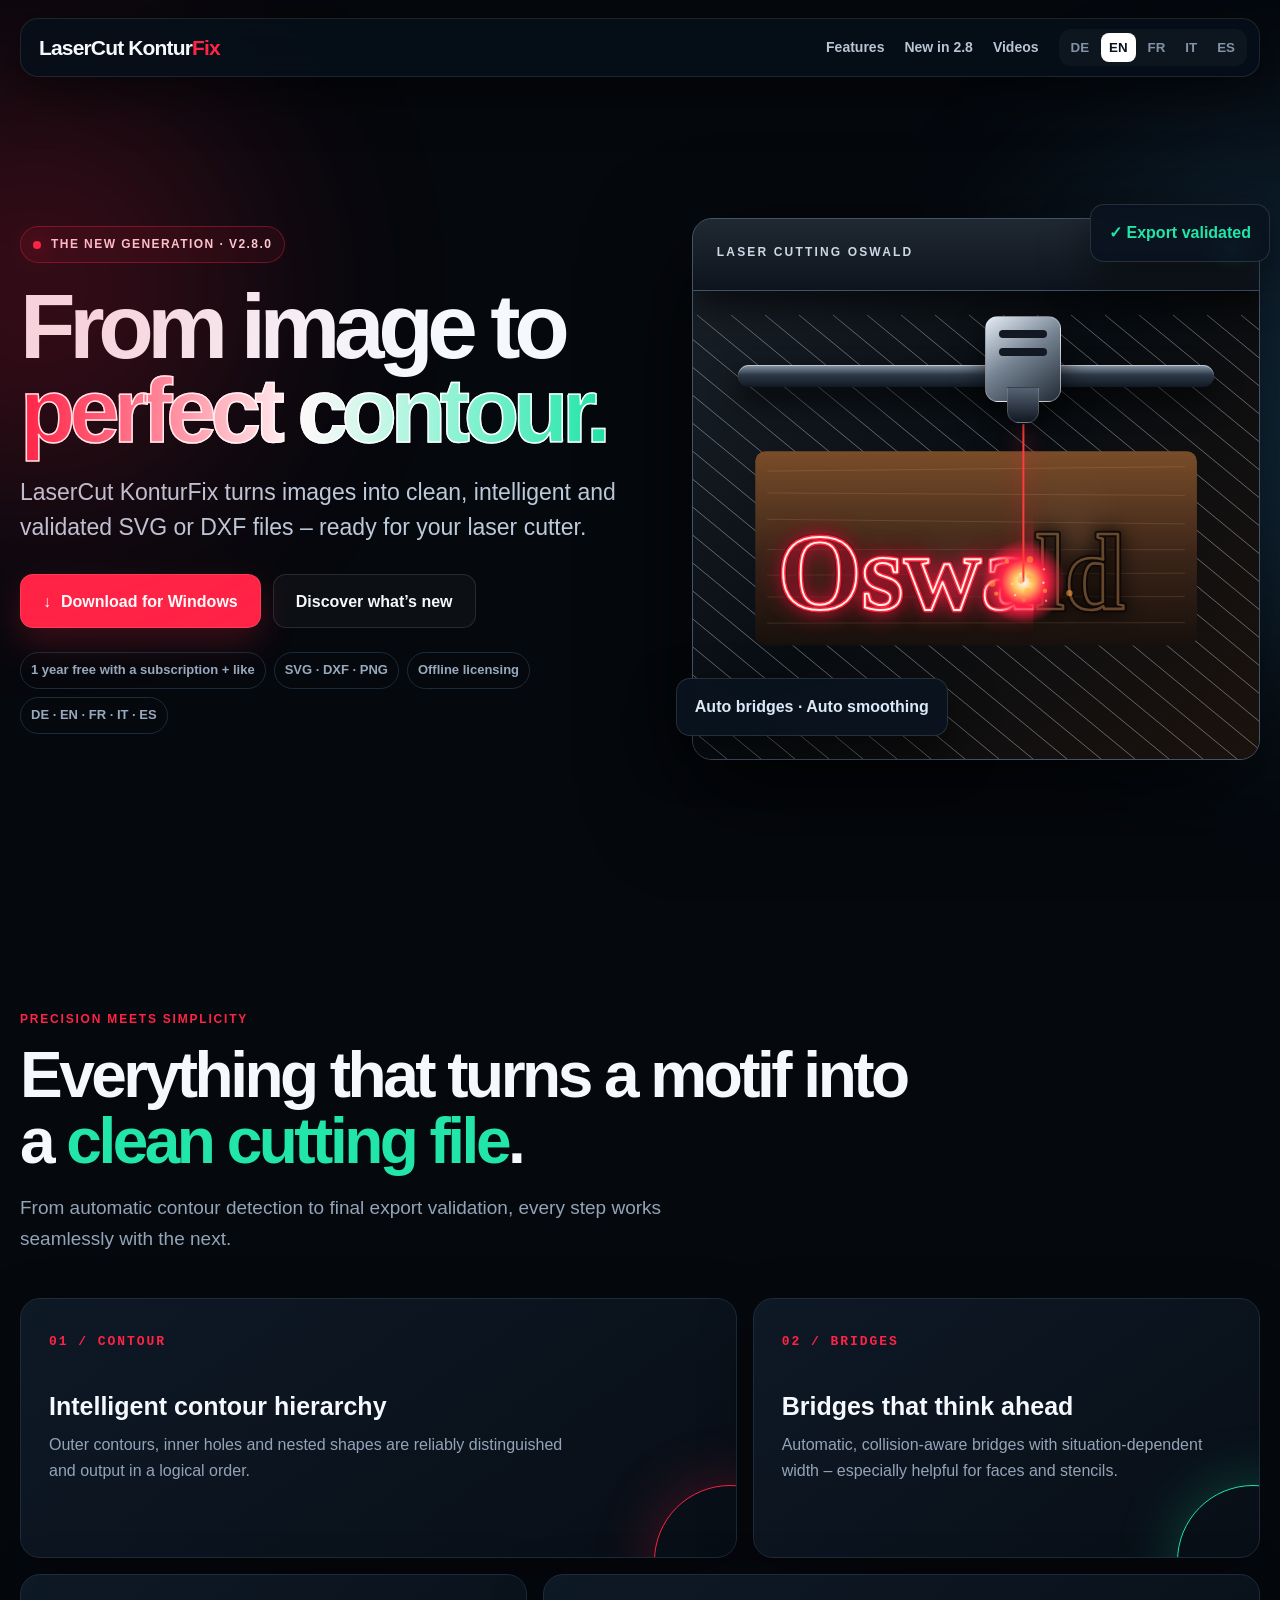
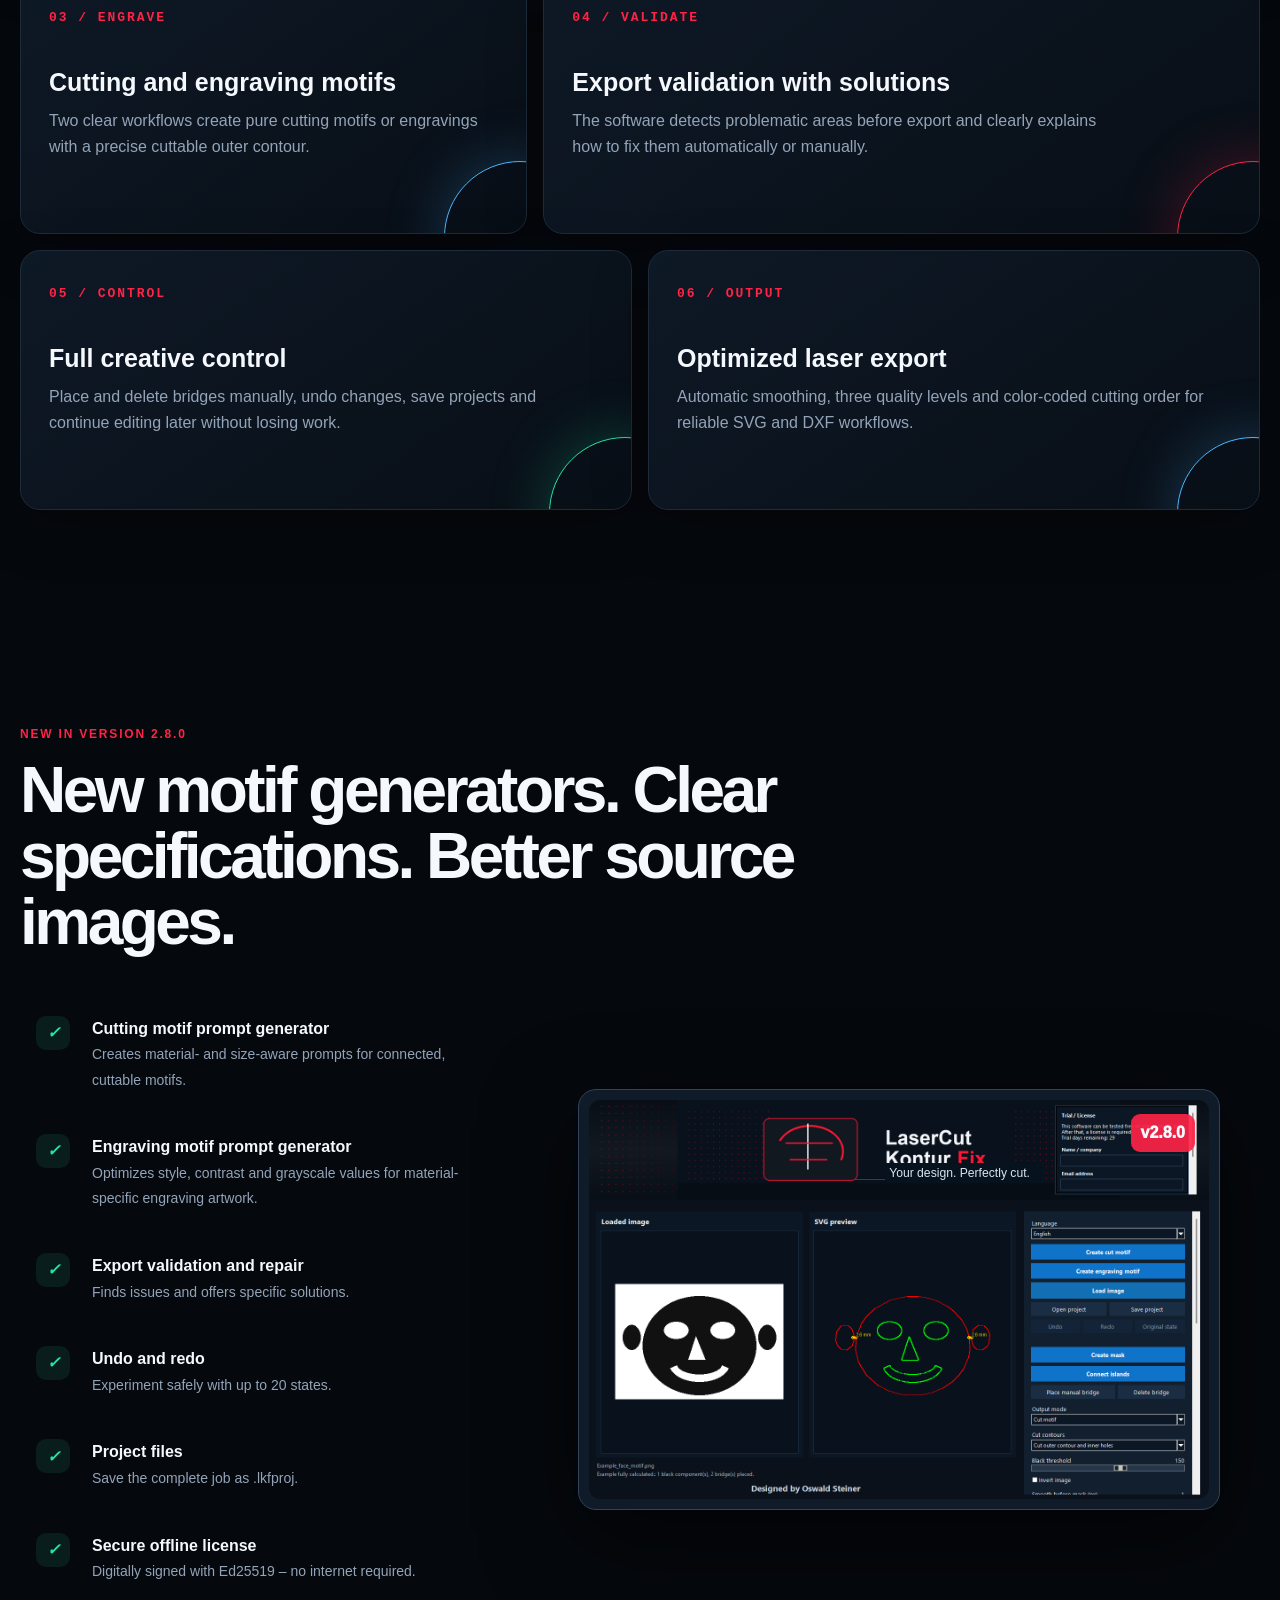
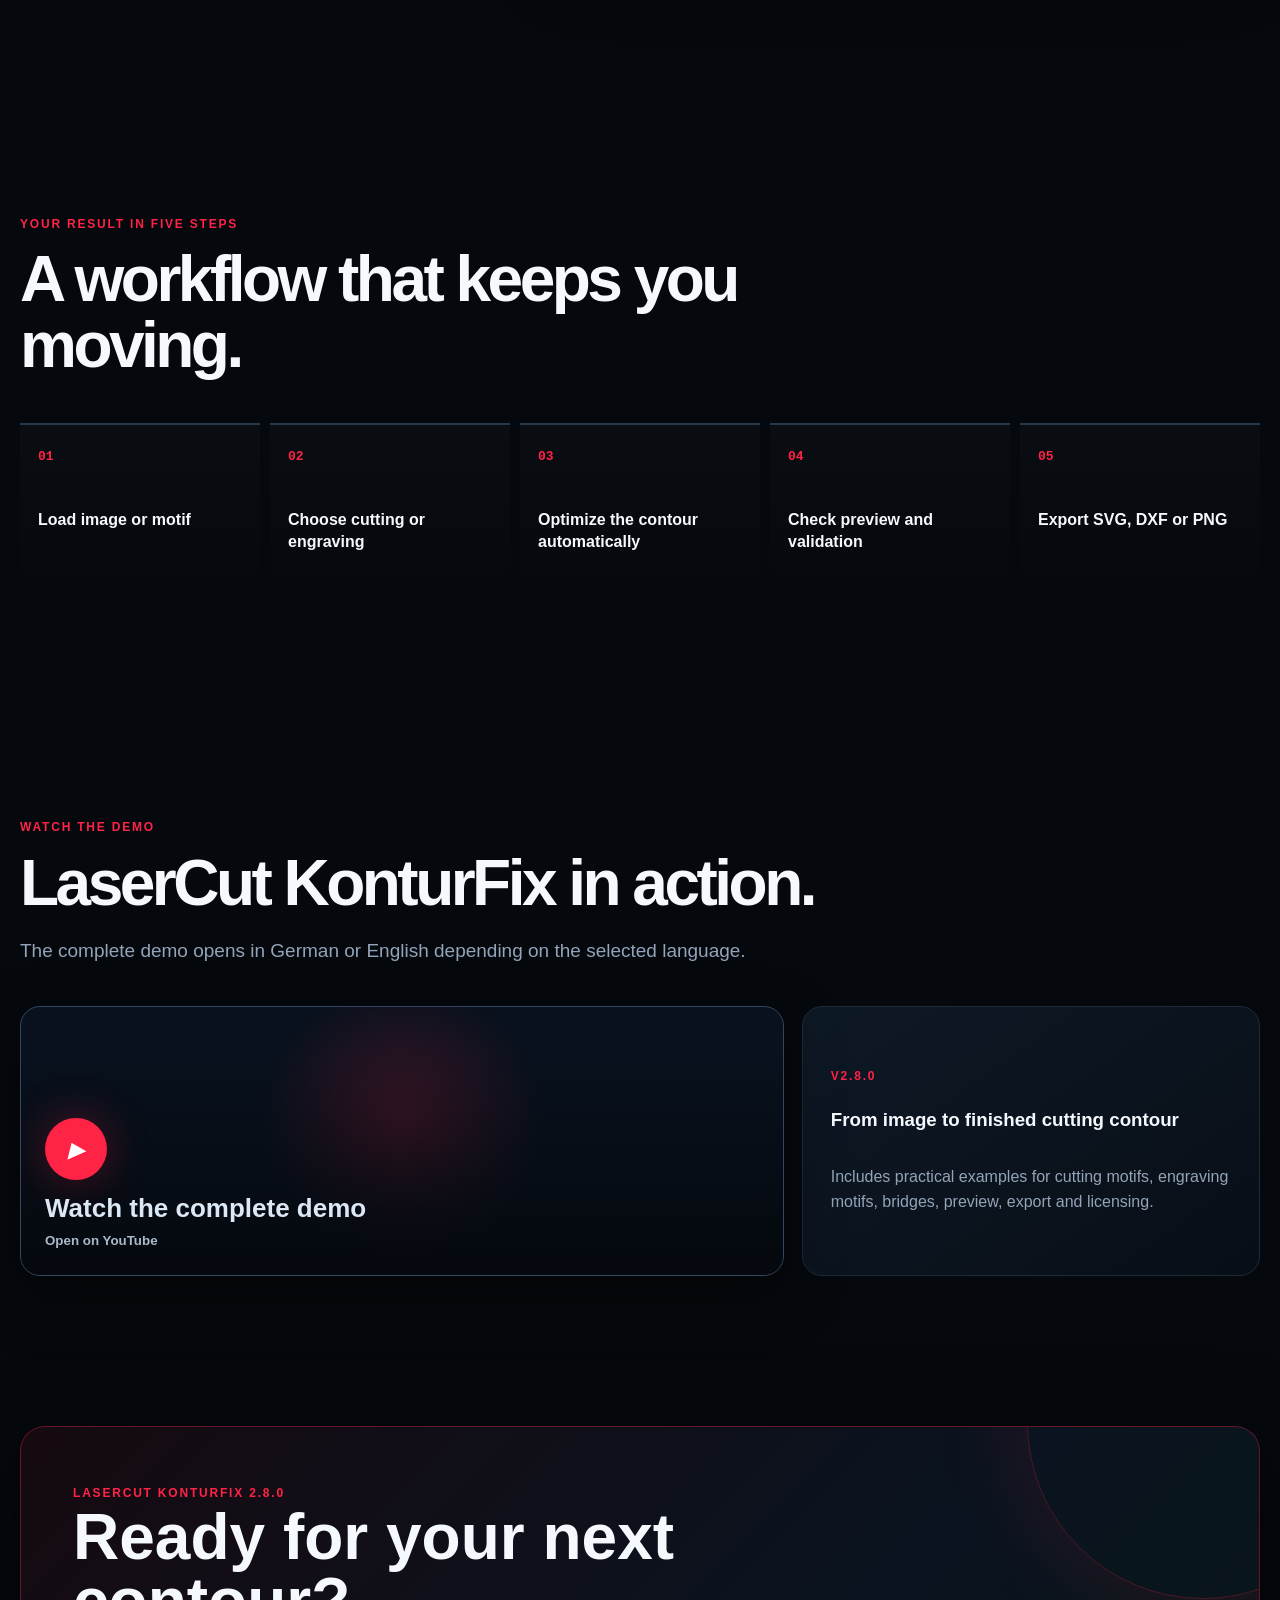
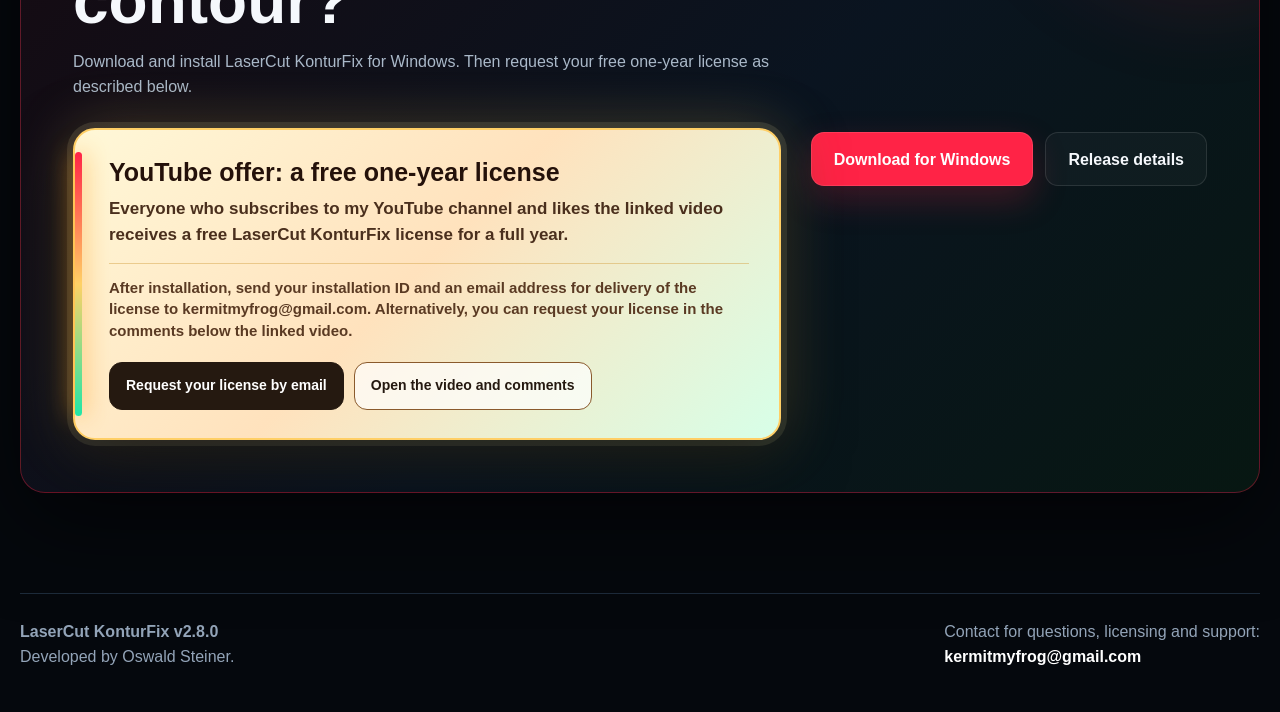
==== commit 17ab6046: "Add free one-year YouTube license offer in all five languages" ====
--- a/index.html
+++ b/index.html
@@ -10,26 +10,27 @@
     :root{--bg:#05080d;--panel:#0a111b;--panel2:#0e1825;--ink:#f5f8fc;--muted:#93a4b8;--line:#1d2b3b;--red:#ff2346;--green:#21e6a8;--cyan:#4db8ff;--gold:#ffd166;--max:1240px;--shadow:0 28px 90px #0009}*{box-sizing:border-box}html{scroll-behavior:smooth;overflow-x:hidden}body{margin:0;background:var(--bg);color:var(--ink);font:16px/1.6 Inter,"Segoe UI",Arial,sans-serif;overflow-x:hidden}body:before{content:"";position:fixed;inset:0;pointer-events:none;opacity:.16;background-image:linear-gradient(#ffffff08 1px,transparent 1px),linear-gradient(90deg,#ffffff08 1px,transparent 1px);background-size:46px 46px;mask-image:linear-gradient(to bottom,#000,transparent 85%)}a{color:inherit;text-decoration:none}.wrap{width:min(var(--max),calc(100% - 40px));margin:auto}.nav{position:fixed;z-index:50;top:18px;left:50%;transform:translateX(-50%);width:min(var(--max),calc(100% - 28px));display:flex;align-items:center;justify-content:space-between;padding:10px 12px 10px 18px;background:#07101bd9;border:1px solid #ffffff18;border-radius:18px;backdrop-filter:blur(18px);box-shadow:0 14px 50px #0008}.brand{font-weight:900;letter-spacing:-.04em;font-size:21px}.brand b{color:var(--red)}.navlinks{display:flex;align-items:center;gap:20px;color:#b8c5d4;font-weight:700;font-size:14px}.langs{display:flex;gap:4px;padding:4px;background:#ffffff08;border-radius:12px}.langs button{border:0;background:transparent;color:#8293a7;padding:7px 8px;border-radius:8px;font-weight:900;cursor:pointer}.langs button.active{background:#fff;color:#08111b}.hero{min-height:100vh;display:grid;place-items:center;padding:140px 0 80px;position:relative;overflow:hidden}.glow{position:absolute;border-radius:50%;filter:blur(110px);opacity:.2;pointer-events:none}.g1{width:430px;height:430px;background:var(--red);left:-180px;top:8%}.g2{width:520px;height:520px;background:var(--cyan);right:-260px;top:18%}.hero-grid{display:grid;grid-template-columns:1.03fr .97fr;gap:52px;align-items:center}.kicker{display:inline-flex;align-items:center;gap:10px;padding:8px 12px;border:1px solid #ff23465c;background:#ff234611;border-radius:999px;text-transform:uppercase;letter-spacing:.12em;font-size:12px;font-weight:900;color:#ffd6de}.pulse{width:8px;height:8px;border-radius:50%;background:var(--red);box-shadow:0 0 22px var(--red);animation:pulse 1.8s infinite}@keyframes pulse{50%{transform:scale(1.6);opacity:.55}}h1{margin:22px 0 20px;font-size:clamp(50px,7.1vw,100px);line-height:.92;letter-spacing:-.07em;max-width:820px}h1 .laser{color:transparent;-webkit-text-stroke:1.5px #fff;background:linear-gradient(90deg,var(--red),#fff 48%,var(--green));background-clip:text;-webkit-background-clip:text}.lead{max-width:690px;color:#bdcada;font-size:clamp(18px,2vw,23px);line-height:1.5}.actions{display:flex;flex-wrap:wrap;gap:12px;margin-top:30px}.btn{min-height:54px;display:inline-flex;align-items:center;justify-content:center;gap:10px;padding:0 22px;border-radius:13px;font-weight:900;border:1px solid #ffffff1c;transition:.25s}.btn:hover{transform:translateY(-3px)}.primary{background:var(--red);color:#fff;box-shadow:0 14px 35px #ff234638}.ghost{background:#ffffff08}.trust{display:flex;flex-wrap:wrap;gap:8px;margin-top:24px}.pill{padding:7px 10px;border:1px solid var(--line);border-radius:999px;color:#98a9bd;font-size:13px;font-weight:800}.stage{position:relative;min-height:560px}.laser-cutter{--laser-x:50%;position:absolute;inset:18px 0 0 8px;border:1px solid #42546a;border-radius:20px;overflow:hidden;background:linear-gradient(145deg,#141a20 0%,#080d13 38%,#15100c 100%);box-shadow:0 32px 100px #000b, inset 0 0 80px #000}.laser-cutter:before{content:"";position:absolute;inset:0;background:radial-gradient(circle at 46% 55%,#ff7b2f1c,transparent 30%),radial-gradient(circle at 52% 40%,#ff234620,transparent 26%),linear-gradient(120deg,#ffffff14,transparent 18%,transparent 72%,#ffffff0c);pointer-events:none}.machine-top{position:absolute;z-index:4;left:0;right:0;top:0;height:72px;background:linear-gradient(#202832,#0d141d);border-bottom:1px solid #425267;box-shadow:0 16px 35px #0009}.machine-top:before{content:"LASER CUTTING OSWALD";position:absolute;left:24px;top:24px;color:#cdd8e5;font-size:12px;font-weight:900;letter-spacing:.18em}.machine-light{position:absolute;right:22px;top:21px;width:13px;height:13px;border-radius:50%;background:#21e6a8;box-shadow:0 0 18px #21e6a8}.cutter-canvas{position:absolute;inset:0;width:100%;height:100%;display:block}.machine-rail{position:absolute;z-index:5;left:8%;right:8%;top:27%;height:22px;border-radius:999px;background:linear-gradient(#8b98a7,#2d3948 45%,#111923);box-shadow:0 14px 28px #000b, inset 0 1px #ffffff80}.laser-head{position:absolute;z-index:6;left:var(--laser-x,50%);top:18%;width:76px;height:86px;border-radius:13px;background:linear-gradient(145deg,#e5edf5,#768493 46%,#222b36);border:1px solid #ffffff55;box-shadow:0 16px 30px #000a;transform:translateX(-50%)}.laser-head:before{content:"";position:absolute;left:50%;bottom:-22px;width:30px;height:34px;transform:translateX(-50%);border-radius:0 0 12px 12px;background:linear-gradient(#566273,#111822);border:1px solid #ffffff2b}.laser-head span{position:absolute;left:13px;right:13px;top:13px;height:8px;border-radius:999px;background:#121923;box-shadow:0 18px 0 #121923}.laser-beam{display:none}.smoke{position:absolute;z-index:3;width:130px;height:90px;border-radius:50%;background:radial-gradient(circle,#ffffff24,transparent 65%);filter:blur(16px);opacity:.32;animation:smokeDrift 6.2s ease-in-out infinite}.smoke-a{left:36%;top:57%}.smoke-b{left:55%;top:48%;animation-delay:-2.1s}.float-card{position:absolute;z-index:8;padding:15px 18px;border-radius:14px;background:#09131fea;border:1px solid #ffffff1f;box-shadow:0 18px 45px #0008;backdrop-filter:blur(10px);font-weight:900}.fc1{right:-10px;top:4px;color:var(--green)}.fc2{left:-8px;bottom:24px;color:#dbe8f5}@keyframes headTravel{0%,100%{transform:translateX(-188px)}18%{transform:translateX(-142px)}44%{transform:translateX(18px)}70%{transform:translateX(165px)}88%{transform:translateX(72px)}}@keyframes beamTravel{0%,100%{transform:translateX(-188px);opacity:.2}12%,88%{opacity:1}44%{transform:translateX(18px)}70%{transform:translateX(165px)}}@keyframes smokeDrift{0%,100%{transform:translate3d(-20px,18px,0) scale(.7);opacity:.12}45%{transform:translate3d(20px,-12px,0) scale(1.05);opacity:.38}80%{transform:translate3d(38px,-25px,0) scale(1.25);opacity:.1}}.section{padding:105px 0}.section-tag{color:var(--red);font-weight:900;text-transform:uppercase;letter-spacing:.15em;font-size:12px}.section h2{font-size:clamp(38px,5vw,67px);line-height:1.03;letter-spacing:-.055em;margin:12px 0 18px;max-width:900px}.section-intro{color:var(--muted);font-size:19px;max-width:740px}.feature-grid{display:grid;grid-template-columns:repeat(12,1fr);gap:16px;margin-top:44px}.feature{position:relative;overflow:hidden;min-height:260px;padding:28px;border:1px solid var(--line);border-radius:20px;background:linear-gradient(145deg,#0e1926,#080e16);box-shadow:0 16px 55px #0004}.feature:nth-child(1),.feature:nth-child(4){grid-column:span 7}.feature:nth-child(2),.feature:nth-child(3){grid-column:span 5}.feature:nth-child(5),.feature:nth-child(6){grid-column:span 6}.num{font:900 13px/1 monospace;color:var(--red);letter-spacing:.15em}.feature h3{font-size:25px;line-height:1.1;margin:40px 0 12px}.feature p{color:var(--muted);margin:0;max-width:540px}.feature:after{content:"";position:absolute;width:150px;height:150px;right:-70px;bottom:-80px;border:1px solid var(--accent,var(--red));border-radius:50%;box-shadow:0 0 60px color-mix(in srgb,var(--accent,var(--red)) 25%,transparent)}.feature.green{--accent:var(--green)}.feature.blue{--accent:var(--cyan)}.showcase{display:grid;grid-template-columns:.8fr 1.2fr;gap:36px;align-items:center;margin-top:44px}.change-list{display:grid;gap:10px}.change{display:grid;grid-template-columns:42px 1fr;gap:14px;padding:15px;border:1px solid transparent;border-radius:14px}.change:hover{border-color:var(--line);background:#ffffff04}.check{width:34px;height:34px;display:grid;place-items:center;border-radius:10px;background:#21e6a818;color:var(--green);font-weight:1000}.change strong{display:block}.change span{color:var(--muted);font-size:14px}.shot{position:relative;padding:10px;background:#101b29;border:1px solid #30435a;border-radius:18px;box-shadow:var(--shadow)}.shot img{width:100%;display:block;border-radius:11px}.shot:after{content:"v2.8.0";position:absolute;right:24px;top:24px;padding:6px 10px;background:#ff2346e8;border-radius:9px;font-weight:1000}.workflow{display:grid;grid-template-columns:repeat(5,1fr);gap:10px;margin-top:44px}.step{padding:24px 18px;border-top:2px solid #26384c;background:linear-gradient(#ffffff05,transparent);min-height:180px}.step b{display:block;color:var(--red);font:900 13px monospace;margin-bottom:45px}.step p{font-weight:800;line-height:1.35}.videos{display:grid;grid-template-columns:1.25fr .75fr;gap:18px;margin-top:40px}.video{position:relative;min-height:270px;display:flex;flex-direction:column;justify-content:flex-end;overflow:hidden;border:1px solid #33485e;border-radius:20px;background:#08111d;color:#dce8f5;padding:24px;box-shadow:0 20px 60px #0006;transition:.25s}.video:hover{transform:translateY(-4px);border-color:#ff234680}.video-thumb{position:absolute;inset:0;background-size:cover;background-position:center;filter:saturate(1.08) contrast(1.06);opacity:.5}.video:before{content:"";position:absolute;inset:0;background:linear-gradient(180deg,transparent 18%,#05080dee 100%),radial-gradient(circle at 50% 42%,#ff234635,transparent 34%)}.video strong,.video small,.video .play{position:relative;z-index:2}.video strong{font-size:26px;line-height:1.1;max-width:520px}.video small{display:block;margin-top:7px;color:#aab9c9;font-weight:800}.video-side{min-height:270px;border:1px solid var(--line);border-radius:20px;background:linear-gradient(145deg,#0e1926,#080e16);padding:28px;display:flex;flex-direction:column;justify-content:center}.video-side p{color:var(--muted);margin:10px 0 0}.play{width:62px;height:62px;border-radius:50%;display:grid;place-items:center;background:var(--red);color:#fff;font-size:22px;margin-bottom:14px;box-shadow:0 0 45px #ff23464d}.pricing-note{position:relative;margin-top:28px;padding:28px 30px 28px 34px;border:2px solid #ffcf66;border-radius:22px;background:linear-gradient(135deg,#fff8d8 0%,#ffe2bd 48%,#d7ffe8 100%);color:#2a1810;box-shadow:0 22px 65px #0008,0 0 0 6px #fff3b51f,0 0 60px #ffd16645}.pricing-note:before{content:"";position:absolute;left:0;top:22px;bottom:22px;width:7px;border-radius:999px;background:linear-gradient(#ff2346,#ffd166,#21e6a8);box-shadow:0 0 24px #ff9f1c}.pricing-note strong{display:block;color:#24110a;font-size:25px;line-height:1.12;margin-bottom:10px}.pricing-note span{display:block;color:#4a2f1d;font-size:17px;line-height:1.55;font-weight:750;max-width:720px}.pricing-note small{display:block;margin-top:14px;padding-top:13px;border-top:1px solid #d8a84f80;color:#5a3a23;font-size:15px;line-height:1.45;font-weight:850}@media(max-width:980px){.videos{grid-template-columns:1fr}.video,.video-side{min-height:240px}}.download{position:relative;overflow:hidden;margin:45px auto 100px;padding:52px;border:1px solid #ff23465a;border-radius:25px;background:linear-gradient(135deg,#160a11,#0a1420 55%,#071712);box-shadow:var(--shadow)}.download:before{content:"";position:absolute;width:350px;height:350px;border:1px solid #ff234644;border-radius:50%;right:-120px;top:-180px;box-shadow:0 0 100px #ff234622}.download-grid{position:relative;display:grid;grid-template-columns:1fr auto;gap:30px;align-items:center}.download h2{margin:0;font-size:clamp(34px,5vw,64px);line-height:1}.download p{color:#aab9c9;max-width:700px}.contact{display:flex;justify-content:space-between;align-items:center;gap:20px;padding:25px 0 42px;border-top:1px solid var(--line);color:var(--muted)}.contact a{color:#fff;font-weight:900}.hidden{display:none!important}@media(max-width:980px){.navlinks>a{display:none}.hero-grid,.showcase{grid-template-columns:1fr}.stage{min-height:500px}.feature:nth-child(n){grid-column:span 6}.workflow{grid-template-columns:repeat(2,1fr)}.videos{grid-template-columns:1fr}.download-grid{grid-template-columns:1fr}}@media(max-width:650px){.wrap{width:min(100% - 24px,var(--max))}.nav{top:8px}.brand{font-size:17px}.langs button{padding:6px}.hero{padding-top:110px}.stage{min-height:390px}.laser-cutter{inset:18px 0 0}.float-card{font-size:12px;padding:10px}.feature:nth-child(n){grid-column:1/-1}.workflow,.videos{grid-template-columns:1fr}.video:first-child{grid-column:auto}.section{padding:70px 0}.download{padding:30px 22px}.actions .btn{width:100%}.contact{align-items:flex-start;flex-direction:column}}
     .download-actions{display:grid;gap:12px;justify-items:start}.download-actions .actions{margin-top:0}.download-counter{display:inline-flex;align-items:center;gap:10px;min-height:40px;padding:9px 14px;border:1px solid #21e6a852;border-radius:13px;background:#071b16d9;box-shadow:0 12px 28px #0006,0 0 24px #21e6a816;color:#b8c8d6;font-size:13px;font-weight:850}.download-counter i{width:8px;height:8px;border-radius:50%;background:var(--green);box-shadow:0 0 16px var(--green)}.download-counter strong{color:#fff;font-size:17px}.download-counter[hidden]{display:none}@media(max-width:650px){.download-actions,.download-actions .actions{width:100%}.download-counter{justify-content:center;width:100%}.download-counter strong{font-size:15px}}
     .localized-shot-tagline{position:absolute;z-index:3;left:47.8%;top:17.4%;width:24.8%;height:4.8%;display:flex;align-items:center;padding-left:.7%;overflow:hidden;background:#07121f;color:#dce4ec;font-size:clamp(6px,.95vw,14px);line-height:1;white-space:nowrap;font-weight:400}
+    .license-actions{display:flex;flex-wrap:wrap;gap:10px;margin-top:20px}.license-actions .btn{min-height:48px;height:auto;padding:12px 16px;font-size:14px;line-height:1.35;text-align:center;white-space:normal}.license-email{background:#251910;color:#fff;border-color:#251910}.license-video{background:#ffffffb3;color:#251910;border-color:#8a5a2c}.license-actions .btn:focus-visible{outline:3px solid #b32132;outline-offset:3px}.download-grid{grid-template-columns:minmax(0,1fr) auto}.pricing-note small{overflow-wrap:anywhere}@media(max-width:980px){.download-grid{grid-template-columns:minmax(0,1fr)}}@media(max-width:650px){.license-actions .btn{width:100%}}
   </style>
 </head>
 <body>
   <nav class="nav"><a class="brand" href="#top">LaserCut Kontur<b>Fix</b></a><div class="navlinks"><a href="#features" data-t="navFeatures">Funktionen</a><a href="#new" data-t="navNew">Neu in 2.8</a><a href="#videos" data-t="navVideos">Videos</a><div class="langs" aria-label="Language"><button data-lang="de" class="active">DE</button><button data-lang="en">EN</button><button data-lang="fr">FR</button><button data-lang="it">IT</button><button data-lang="es">ES</button></div></div></nav>
   <main id="top">
-    <section class="hero"><div class="glow g1"></div><div class="glow g2"></div><div class="wrap hero-grid"><div><div class="kicker"><i class="pulse"></i><span data-t="kicker">Die neue Generation · v2.8.0</span></div><h1 data-th="hero">Vom Bild zur <span class="laser">perfekten Kontur.</span></h1><p class="lead" data-t="lead">LaserCut KonturFix verwandelt Bilder in saubere, intelligente und geprüfte SVG- oder DXF-Dateien – bereit für deinen Lasercutter.</p><div class="actions"><a class="btn primary" href="https://github.com/Stoni66/LaserCut_KonturFix-Releases/releases/download/v2.8.0/LaserCut_KonturFix_v2_8_0_multilingual_Setup.exe"><span>↓</span><span data-t="download">Für Windows herunterladen</span></a><a class="btn ghost" href="#new" data-t="discover">Neuerungen entdecken</a></div><div class="trust"><span class="pill" data-t="trial">30 Tage kostenlos testen</span><span class="pill">SVG · DXF · PNG</span><span class="pill" data-t="offline">Offline-Lizenzierung</span><span class="pill">DE · EN · FR · IT · ES</span></div></div><div class="stage" aria-label="Animated laser cutter cutting the name Oswald"><div class="laser-cutter"><canvas id="laserHeroCanvas" class="cutter-canvas" width="960" height="760"></canvas><div class="machine-top"><i class="machine-light"></i></div><div class="machine-rail"></div><div class="laser-head"><span></span></div><div class="laser-beam"></div><div class="smoke smoke-a"></div><div class="smoke smoke-b"></div></div><div class="float-card fc1" data-t="ready">✓ Export geprüft</div><div class="float-card fc2" data-t="auto">Auto-Brücken · Auto-Glättung</div></div></div></section>
+    <section class="hero"><div class="glow g1"></div><div class="glow g2"></div><div class="wrap hero-grid"><div><div class="kicker"><i class="pulse"></i><span data-t="kicker">Die neue Generation · v2.8.0</span></div><h1 data-th="hero">Vom Bild zur <span class="laser">perfekten Kontur.</span></h1><p class="lead" data-t="lead">LaserCut KonturFix verwandelt Bilder in saubere, intelligente und geprüfte SVG- oder DXF-Dateien – bereit für deinen Lasercutter.</p><div class="actions"><a class="btn primary" href="https://github.com/Stoni66/LaserCut_KonturFix-Releases/releases/download/v2.8.0/LaserCut_KonturFix_v2_8_0_multilingual_Setup.exe"><span>↓</span><span data-t="download">Für Windows herunterladen</span></a><a class="btn ghost" href="#new" data-t="discover">Neuerungen entdecken</a></div><div class="trust"><span class="pill" data-t="trial">1 Jahr gratis mit Kanal-Abo + Like</span><span class="pill">SVG · DXF · PNG</span><span class="pill" data-t="offline">Offline-Lizenzierung</span><span class="pill">DE · EN · FR · IT · ES</span></div></div><div class="stage" aria-label="Animated laser cutter cutting the name Oswald"><div class="laser-cutter"><canvas id="laserHeroCanvas" class="cutter-canvas" width="960" height="760"></canvas><div class="machine-top"><i class="machine-light"></i></div><div class="machine-rail"></div><div class="laser-head"><span></span></div><div class="laser-beam"></div><div class="smoke smoke-a"></div><div class="smoke smoke-b"></div></div><div class="float-card fc1" data-t="ready">✓ Export geprüft</div><div class="float-card fc2" data-t="auto">Auto-Brücken · Auto-Glättung</div></div></div></section>
     <section class="section" id="features"><div class="wrap"><span class="section-tag" data-t="featureTag">Präzision trifft Einfachheit</span><h2 data-th="featureTitle">Alles, was aus einem Motiv eine <span style="color:var(--green)">saubere Schnittdatei</span> macht.</h2><p class="section-intro" data-t="featureIntro">Von der automatischen Konturerkennung bis zur finalen Exportprüfung arbeitet jeder Schritt nahtlos mit dem nächsten zusammen.</p><div class="feature-grid"><article class="feature"><span class="num">01 / CONTOUR</span><h3 data-t="f1h">Intelligente Konturhierarchie</h3><p data-t="f1p">Außenkonturen, Innenlöcher und verschachtelte Formen werden zuverlässig unterschieden und in sinnvoller Reihenfolge ausgegeben.</p></article><article class="feature green"><span class="num">02 / BRIDGES</span><h3 data-t="f2h">Brücken, die mitdenken</h3><p data-t="f2p">Automatische, kollisionsbewusste Brücken mit situationsabhängiger Breite – besonders hilfreich bei Gesichtern und Stencils.</p></article><article class="feature blue"><span class="num">03 / ENGRAVE</span><h3 data-t="f3h">Schnitt- und Gravurmotive</h3><p data-t="f3p">Zwei klare Workflows erzeugen reine Schnittmotive oder Gravuren mit einer präzisen schneidbaren Außenkontur.</p></article><article class="feature"><span class="num">04 / VALIDATE</span><h3 data-t="f4h">Exportprüfung mit Lösungsvorschlag</h3><p data-t="f4p">Die Software erkennt problematische Bereiche vor dem Export und erklärt verständlich, wie sie automatisch oder manuell behoben werden können.</p></article><article class="feature green"><span class="num">05 / CONTROL</span><h3 data-t="f5h">Volle kreative Kontrolle</h3><p data-t="f5p">Brücken manuell setzen und löschen, Änderungen rückgängig machen, Projekte speichern und später exakt weiterbearbeiten.</p></article><article class="feature blue"><span class="num">06 / OUTPUT</span><h3 data-t="f6h">Optimierter Laser-Export</h3><p data-t="f6p">Automatische Glättung, drei Qualitätsstufen und farbcodierte Schnittreihenfolge für einen verlässlichen SVG- und DXF-Workflow.</p></article></div></div></section>
     <section class="section" id="new"><div class="wrap"><span class="section-tag" data-t="newTag">Neu in Version 2.8.0</span><h2 data-t="newTitle">Neue Motivgeneratoren. Klare Vorgaben. Bessere Ausgangsbilder.</h2><div class="showcase"><div class="change-list"><div class="change"><i class="check">✓</i><div><strong data-t="c1h">Promptgenerator für Schnittmotive</strong><span data-t="c1p">Erstellt material- und größenabhängige Prompts für zusammenhängende, schneidbare Motive.</span></div></div><div class="change"><i class="check">✓</i><div><strong data-t="c2h">Promptgenerator für Gravurmotive</strong><span data-t="c2p">Optimiert Stil, Kontrast und Graustufen für materialgerechte Gravurvorlagen.</span></div></div><div class="change"><i class="check">✓</i><div><strong data-t="c3h">Exportprüfung und Reparatur</strong><span data-t="c3p">Findet Fehler und bietet konkrete Lösungen.</span></div></div><div class="change"><i class="check">✓</i><div><strong data-t="c4h">Rückgängig und Wiederholen</strong><span data-t="c4p">Sicher experimentieren mit bis zu 20 Zuständen.</span></div></div><div class="change"><i class="check">✓</i><div><strong data-t="c5h">Projektdateien</strong><span data-t="c5p">Komplette Arbeit als .lkfproj sichern.</span></div></div><div class="change"><i class="check">✓</i><div><strong data-t="c6h">Sichere Offline-Lizenz</strong><span data-t="c6p">Digital signiert mit Ed25519 – ohne Internetzwang.</span></div></div></div><figure class="shot"><img id="uiShot" src="assets/ui-de.png" alt="LaserCut KonturFix v2.8.0 interface"></figure></div></div></section>
     <section class="section"><div class="wrap"><span class="section-tag" data-t="flowTag">In fünf Schritten zum Ergebnis</span><h2 data-t="flowTitle">Ein Workflow, der dich nicht ausbremst.</h2><div class="workflow"><div class="step"><b>01</b><p data-t="s1">Bild oder Motiv laden</p></div><div class="step"><b>02</b><p data-t="s2">Schnitt oder Gravur wählen</p></div><div class="step"><b>03</b><p data-t="s3">Kontur automatisch optimieren</p></div><div class="step"><b>04</b><p data-t="s4">Vorschau und Prüfung kontrollieren</p></div><div class="step"><b>05</b><p data-t="s5">SVG, DXF oder PNG exportieren</p></div></div></div></section>
     <section class="section" id="videos"><div class="wrap"><span class="section-tag" data-t="videoTag">Demo ansehen</span><h2 data-t="videoTitle">LaserCut KonturFix in Aktion.</h2><p class="section-intro" data-t="videoIntro">Die passende Komplett-Demo öffnet sich je nach Sprache auf Deutsch oder Englisch.</p><div class="videos"><a class="video" id="demoVideo" href="https://youtu.be/WxHOSWlyAEg?si=Y5OIltrgFmVR7KvT" target="_blank" rel="noopener"><span class="video-thumb" id="demoThumb"></span><i class="play">▶</i><strong data-t="v1">Komplette Demo ansehen</strong><small data-t="videoCta">Auf YouTube öffnen</small></a><div class="video-side"><span class="section-tag">V2.8.0</span><h3 data-t="v2">Vom Bild zur fertigen Schnittkontur</h3><p data-t="v3">Mit Praxisbeispielen zu Schnittmotiv, Gravurmotiv, Brücken, Vorschau, Export und Lizenzierung.</p></div></div></div></section>
-    <section class="wrap download"><div class="download-grid"><div><span class="section-tag">LASERCUT KONTURFIX 2.8.0</span><h2 data-t="downloadTitle">Bereit für die nächste Kontur?</h2><p data-t="downloadText">Jetzt für Windows herunterladen und 30 Tage lang unverbindlich testen. Die spätere Aktivierung funktioniert vollständig offline.</p><div class="pricing-note"><strong data-t="priceTitle">Faire Jahreslizenz nach der Testphase</strong><span data-t="priceText">Nach 30 Tagen kostenlosem Testen kannst du LaserCut KonturFix als Subscription weiter nutzen: regulär 100,- Euro pro Jahr. Zum Start gilt für die ersten zwei Monate der Einführungspreis von nur 80,- Euro pro Jahr.</span><small data-t="priceOrder">Bestellungen und Lizenzen können über die unten angeführte Kontakt-E-Mail angefragt werden.</small></div></div><div class="download-actions"><div class="actions"><a class="btn primary" href="https://github.com/Stoni66/LaserCut_KonturFix-Releases/releases/download/v2.8.0/LaserCut_KonturFix_v2_8_0_multilingual_Setup.exe" data-t="download">Für Windows herunterladen</a><a class="btn ghost" href="https://github.com/Stoni66/LaserCut_KonturFix-Releases/releases/tag/v2.8.0" data-t="notes">Release-Details</a></div><aside class="download-counter" id="downloadCounter" aria-live="polite"><i></i><span id="downloadLabel">Downloads</span><strong id="downloadCount">…</strong></aside></div></div></section>
+    <section class="wrap download"><div class="download-grid"><div><span class="section-tag">LASERCUT KONTURFIX 2.8.0</span><h2 data-t="downloadTitle">Bereit für die nächste Kontur?</h2><p data-t="downloadText">Lade LaserCut KonturFix für Windows herunter und installiere das Programm. Fordere anschließend deine kostenlose Jahreslizenz wie unten beschrieben an.</p><div class="pricing-note"><strong data-t="priceTitle">YouTube-Aktion: 1 Jahr kostenlose Lizenz</strong><span data-t="priceText">Jeder, der meinen YouTube-Kanal abonniert und dem verlinkten Video ein Like gibt, erhält eine kostenlose Lizenz für LaserCut KonturFix für ein ganzes Jahr.</span><small data-t="priceOrder">Nach der Installation: Sende deine Installations-ID und eine E-Mail-Adresse für die Zusendung der Lizenz an kermitmyfrog@gmail.com. Alternativ kannst du die Lizenz über die Kommentarfunktion unter dem verlinkten Video anfordern.</small><div class="license-actions"><a class="btn license-email" href="mailto:kermitmyfrog@gmail.com" data-t="licenseEmail">Lizenz per E-Mail anfordern</a><a class="btn license-video" href="https://www.youtube.com/watch?v=CN4RZw7r6N4&amp;t=5s" target="_blank" rel="noopener noreferrer" data-t="licenseVideo">Zum Video und den Kommentaren</a></div></div></div><div class="download-actions"><div class="actions"><a class="btn primary" href="https://github.com/Stoni66/LaserCut_KonturFix-Releases/releases/download/v2.8.0/LaserCut_KonturFix_v2_8_0_multilingual_Setup.exe" data-t="download">Für Windows herunterladen</a><a class="btn ghost" href="https://github.com/Stoni66/LaserCut_KonturFix-Releases/releases/tag/v2.8.0" data-t="notes">Release-Details</a></div><aside class="download-counter" id="downloadCounter" aria-live="polite"><i></i><span id="downloadLabel">Downloads</span><strong id="downloadCount">…</strong></aside></div></div></section>
   </main>
-  <footer class="wrap contact"><div><strong>LaserCut KonturFix v2.8.0</strong><br><span data-t="made">Developed by Oswald Steiner.</span></div><div><span data-t="support">Kontakt für Fragen, Lizenz und Support:</span><br><a href="mailto:oswald@steinernet.at">oswald@steinernet.at</a></div></footer>
+  <footer class="wrap contact"><div><strong>LaserCut KonturFix v2.8.0</strong><br><span data-t="made">Developed by Oswald Steiner.</span></div><div><span data-t="support">Kontakt für Fragen, Lizenz und Support:</span><br><a href="mailto:kermitmyfrog@gmail.com">kermitmyfrog@gmail.com</a></div></footer>
   <script>
   const T={
-  de:{navFeatures:"Funktionen",navNew:"Neu in 2.8",navVideos:"Videos",kicker:"Die neue Generation · v2.8.0",hero:'Vom Bild zur <span class="laser">perfekten Kontur.</span>',lead:"LaserCut KonturFix verwandelt Bilder in saubere, intelligente und geprüfte SVG- oder DXF-Dateien – bereit für deinen Lasercutter.",download:"Für Windows herunterladen",discover:"Neuerungen entdecken",trial:"30 Tage kostenlos testen",offline:"Offline-Lizenzierung",ready:"✓ Export geprüft",auto:"Auto-Brücken · Auto-Glättung",featureTag:"Präzision trifft Einfachheit",featureTitle:'Alles, was aus einem Motiv eine <span style="color:var(--green)">saubere Schnittdatei</span> macht.',featureIntro:"Von der automatischen Konturerkennung bis zur finalen Exportprüfung arbeitet jeder Schritt nahtlos mit dem nächsten zusammen.",f1h:"Intelligente Konturhierarchie",f1p:"Außenkonturen, Innenlöcher und verschachtelte Formen werden zuverlässig unterschieden und in sinnvoller Reihenfolge ausgegeben.",f2h:"Brücken, die mitdenken",f2p:"Automatische, kollisionsbewusste Brücken mit situationsabhängiger Breite – besonders hilfreich bei Gesichtern und Stencils.",f3h:"Schnitt- und Gravurmotive",f3p:"Zwei klare Workflows erzeugen reine Schnittmotive oder Gravuren mit einer präzisen schneidbaren Außenkontur.",f4h:"Exportprüfung mit Lösungsvorschlag",f4p:"Die Software erkennt problematische Bereiche vor dem Export und erklärt verständlich, wie sie automatisch oder manuell behoben werden können.",f5h:"Volle kreative Kontrolle",f5p:"Brücken manuell setzen und löschen, Änderungen rückgängig machen, Projekte speichern und später exakt weiterbearbeiten.",f6h:"Optimierter Laser-Export",f6p:"Automatische Glättung, drei Qualitätsstufen und farbcodierte Schnittreihenfolge für einen verlässlichen SVG- und DXF-Workflow.",newTag:"Neu in Version 2.8.0",newTitle:"Neue Motivgeneratoren. Klare Vorgaben. Bessere Ausgangsbilder.",c1h:"Promptgenerator für Schnittmotive",c1p:"Erstellt material- und größenabhängige Prompts für zusammenhängende, schneidbare Motive.",c2h:"Promptgenerator für Gravurmotive",c2p:"Optimiert Stil, Kontrast und Graustufen für materialgerechte Gravurvorlagen.",c3h:"Exportprüfung und Reparatur",c3p:"Findet Fehler und bietet konkrete Lösungen.",c4h:"Rückgängig und Wiederholen",c4p:"Sicher experimentieren mit bis zu 20 Zuständen.",c5h:"Projektdateien",c5p:"Komplette Arbeit als .lkfproj sichern.",c6h:"Sichere Offline-Lizenz",c6p:"Digital signiert mit Ed25519 – ohne Internetzwang.",flowTag:"In fünf Schritten zum Ergebnis",flowTitle:"Ein Workflow, der dich nicht ausbremst.",s1:"Bild oder Motiv laden",s2:"Schnitt oder Gravur wählen",s3:"Kontur automatisch optimieren",s4:"Vorschau und Prüfung kontrollieren",s5:"SVG, DXF oder PNG exportieren",videoTag:"Demo ansehen",videoTitle:"LaserCut KonturFix in Aktion.",videoIntro:"Die passende Komplett-Demo öffnet sich je nach Sprache auf Deutsch oder Englisch.",v1:"Komplette Demo ansehen",v2:"Vom Bild zur fertigen Schnittkontur",v3:"Mit Praxisbeispielen zu Schnittmotiv, Gravurmotiv, Brücken, Vorschau, Export und Lizenzierung.",videoCta:"Auf YouTube öffnen",downloadTitle:"Bereit für die nächste Kontur?",downloadText:"Jetzt für Windows herunterladen und 30 Tage lang unverbindlich testen. Die spätere Aktivierung funktioniert vollständig offline.",priceTitle:"Faire Jahreslizenz nach der Testphase",priceText:"Nach 30 Tagen kostenlosem Testen kannst du LaserCut KonturFix als Subscription weiter nutzen: regulär 100,- Euro pro Jahr. Zum Start gilt für die ersten zwei Monate der Einführungspreis von nur 80,- Euro pro Jahr.",priceOrder:"Bestellungen und Lizenzen können über die unten angeführte Kontakt-E-Mail angefragt werden.",notes:"Release-Details",made:"Developed by Oswald Steiner.",support:"Kontakt für Fragen, Lizenz und Support:"},
-  en:{navFeatures:"Features",navNew:"New in 2.8",navVideos:"Videos",kicker:"The new generation · v2.8.0",hero:'From image to <span class="laser">perfect contour.</span>',lead:"LaserCut KonturFix turns images into clean, intelligent and validated SVG or DXF files – ready for your laser cutter.",download:"Download for Windows",discover:"Discover what’s new",trial:"Free 30-day trial",offline:"Offline licensing",ready:"✓ Export validated",auto:"Auto bridges · Auto smoothing",featureTag:"Precision meets simplicity",featureTitle:'Everything that turns a motif into a <span style="color:var(--green)">clean cutting file</span>.',featureIntro:"From automatic contour detection to final export validation, every step works seamlessly with the next.",f1h:"Intelligent contour hierarchy",f1p:"Outer contours, inner holes and nested shapes are reliably distinguished and output in a logical order.",f2h:"Bridges that think ahead",f2p:"Automatic, collision-aware bridges with situation-dependent width – especially helpful for faces and stencils.",f3h:"Cutting and engraving motifs",f3p:"Two clear workflows create pure cutting motifs or engravings with a precise cuttable outer contour.",f4h:"Export validation with solutions",f4p:"The software detects problematic areas before export and clearly explains how to fix them automatically or manually.",f5h:"Full creative control",f5p:"Place and delete bridges manually, undo changes, save projects and continue editing later without losing work.",f6h:"Optimized laser export",f6p:"Automatic smoothing, three quality levels and color-coded cutting order for reliable SVG and DXF workflows.",newTag:"New in version 2.8.0",newTitle:"New motif generators. Clear specifications. Better source images.",c1h:"Cutting motif prompt generator",c1p:"Creates material- and size-aware prompts for connected, cuttable motifs.",c2h:"Engraving motif prompt generator",c2p:"Optimizes style, contrast and grayscale values for material-specific engraving artwork.",c3h:"Export validation and repair",c3p:"Finds issues and offers specific solutions.",c4h:"Undo and redo",c4p:"Experiment safely with up to 20 states.",c5h:"Project files",c5p:"Save the complete job as .lkfproj.",c6h:"Secure offline license",c6p:"Digitally signed with Ed25519 – no internet required.",flowTag:"Your result in five steps",flowTitle:"A workflow that keeps you moving.",s1:"Load image or motif",s2:"Choose cutting or engraving",s3:"Optimize the contour automatically",s4:"Check preview and validation",s5:"Export SVG, DXF or PNG",videoTag:"Watch the demo",videoTitle:"LaserCut KonturFix in action.",videoIntro:"The complete demo opens in German or English depending on the selected language.",v1:"Watch the complete demo",v2:"From image to finished cutting contour",v3:"Includes practical examples for cutting motifs, engraving motifs, bridges, preview, export and licensing.",videoCta:"Open on YouTube",downloadTitle:"Ready for your next contour?",downloadText:"Download for Windows and try it free for 30 days. Activation later works completely offline.",priceTitle:"Fair yearly license after the trial",priceText:"After the free 30-day trial, you can continue using LaserCut KonturFix as a subscription: normally 100 euros per year. During the first two months, the introductory price is only 80 euros per year.",priceOrder:"Orders and licenses can be requested through the contact email listed below.",notes:"Release details",made:"Developed by Oswald Steiner.",support:"Contact for questions, licensing and support:"},
-  fr:{navFeatures:"Fonctions",navNew:"Nouveautés 2.8",navVideos:"Vidéos",kicker:"La nouvelle génération · v2.8.0",hero:'De l’image au <span class="laser">contour parfait.</span>',lead:"LaserCut KonturFix transforme les images en fichiers SVG ou DXF propres, intelligents et vérifiés – prêts pour votre découpeuse laser.",download:"Télécharger pour Windows",discover:"Découvrir les nouveautés",trial:"Essai gratuit de 30 jours",offline:"Licence hors ligne",ready:"✓ Export vérifié",auto:"Ponts auto · Lissage auto",featureTag:"La précision en toute simplicité",featureTitle:'Tout ce qui transforme un motif en <span style="color:var(--green)">fichier de découpe propre</span>.',featureIntro:"De la détection automatique des contours au contrôle final de l’export, chaque étape s’enchaîne parfaitement.",f1h:"Hiérarchie intelligente des contours",f1p:"Les contours extérieurs, trous intérieurs et formes imbriquées sont distingués de façon fiable et exportés dans un ordre logique.",f2h:"Des ponts qui anticipent",f2p:"Ponts automatiques tenant compte des collisions, avec une largeur adaptée à la situation – idéal pour les visages et pochoirs.",f3h:"Motifs de découpe et gravure",f3p:"Deux flux clairs créent des motifs de découpe ou des gravures avec un contour extérieur découpable précis.",f4h:"Contrôle d’export avec solutions",f4p:"Le logiciel détecte les zones problématiques avant l’export et explique clairement comment les corriger.",f5h:"Contrôle créatif complet",f5p:"Placez ou supprimez des ponts, annulez les changements, enregistrez vos projets et reprenez-les plus tard.",f6h:"Export laser optimisé",f6p:"Lissage automatique, trois niveaux de qualité et ordre de découpe codé par couleur pour SVG et DXF.",newTag:"Nouveau dans la version 2.8.0",newTitle:"Nouveaux générateurs de motifs. Consignes claires. Meilleures images sources.",c1h:"Générateur de prompts pour motifs de découpe",c1p:"Crée des prompts adaptés au matériau et aux dimensions pour des motifs continus et découpables.",c2h:"Générateur de prompts pour motifs de gravure",c2p:"Optimise le style, le contraste et les niveaux de gris selon le matériau de gravure.",c3h:"Contrôle et réparation de l’export",c3p:"Détecte les erreurs et propose des solutions.",c4h:"Annuler et rétablir",c4p:"Expérimentez avec jusqu’à 20 états.",c5h:"Fichiers de projet",c5p:"Enregistrez le travail complet en .lkfproj.",c6h:"Licence hors ligne sécurisée",c6p:"Signature numérique Ed25519, sans connexion obligatoire.",flowTag:"Le résultat en cinq étapes",flowTitle:"Un flux de travail qui ne vous ralentit pas.",s1:"Charger une image ou un motif",s2:"Choisir découpe ou gravure",s3:"Optimiser automatiquement le contour",s4:"Contrôler l’aperçu et la validation",s5:"Exporter en SVG, DXF ou PNG",videoTag:"Watch the demo",videoTitle:"LaserCut KonturFix in action.",videoIntro:"The complete demo opens in German or English depending on the selected language.",v1:"Watch the complete demo",v2:"From image to finished cutting contour",v3:"Includes practical examples for cutting motifs, engraving motifs, bridges, preview, export and licensing.",videoCta:"Open on YouTube",downloadTitle:"Prêt pour votre prochain contour ?",downloadText:"Téléchargez la version Windows et essayez-la gratuitement pendant 30 jours. L’activation fonctionne entièrement hors ligne.",priceTitle:"Fair yearly license after the trial",priceText:"After the free 30-day trial, you can continue using LaserCut KonturFix as a subscription: normally 100 euros per year. During the first two months, the introductory price is only 80 euros per year.",priceOrder:"Orders and licenses can be requested through the contact email listed below.",notes:"Détails de la version",made:"Developed by Oswald Steiner.",support:"Contact pour questions, licence et assistance :"},
-  it:{navFeatures:"Funzioni",navNew:"Novità 2.8",navVideos:"Video",kicker:"La nuova generazione · v2.8.0",hero:'Dall’immagine al <span class="laser">contorno perfetto.</span>',lead:"LaserCut KonturFix trasforma le immagini in file SVG o DXF puliti, intelligenti e verificati, pronti per il tuo laser cutter.",download:"Scarica per Windows",discover:"Scopri le novità",trial:"Prova gratuita di 30 giorni",offline:"Licenza offline",ready:"✓ Esportazione verificata",auto:"Ponti auto · Smussatura auto",featureTag:"La precisione incontra la semplicità",featureTitle:'Tutto ciò che trasforma un motivo in un <span style="color:var(--green)">file di taglio pulito</span>.',featureIntro:"Dal rilevamento automatico dei contorni al controllo finale dell’esportazione, ogni fase funziona in perfetta armonia.",f1h:"Gerarchia intelligente dei contorni",f1p:"Contorni esterni, fori interni e forme annidate vengono distinti in modo affidabile ed esportati nell’ordine corretto.",f2h:"Ponti che ragionano",f2p:"Ponti automatici sensibili alle collisioni e con larghezza adatta alla situazione, ideali per volti e stencil.",f3h:"Motivi di taglio e incisione",f3p:"Due flussi chiari creano motivi di taglio o incisioni con un preciso contorno esterno tagliabile.",f4h:"Controllo export con soluzioni",f4p:"Il software rileva le aree problematiche prima dell’esportazione e spiega chiaramente come correggerle.",f5h:"Pieno controllo creativo",f5p:"Inserisci ed elimina ponti, annulla modifiche, salva progetti e riprendi il lavoro in seguito.",f6h:"Esportazione laser ottimizzata",f6p:"Smussatura automatica, tre livelli di qualità e ordine di taglio a colori per SVG e DXF affidabili.",newTag:"Novità della versione 2.8.0",newTitle:"Nuovi generatori di motivi. Indicazioni chiare. Immagini sorgente migliori.",c1h:"Generatore di prompt per motivi di taglio",c1p:"Crea prompt basati su materiale e dimensioni per motivi continui e tagliabili.",c2h:"Generatore di prompt per motivi di incisione",c2p:"Ottimizza stile, contrasto e livelli di grigio per il materiale da incidere.",c3h:"Controllo e riparazione export",c3p:"Trova problemi e propone soluzioni concrete.",c4h:"Annulla e ripristina",c4p:"Sperimenta in sicurezza con fino a 20 stati.",c5h:"File di progetto",c5p:"Salva il lavoro completo come .lkfproj.",c6h:"Licenza offline sicura",c6p:"Firmata digitalmente con Ed25519, senza obbligo di internet.",flowTag:"Il risultato in cinque passaggi",flowTitle:"Un flusso di lavoro che non ti rallenta.",s1:"Carica immagine o motivo",s2:"Scegli taglio o incisione",s3:"Ottimizza automaticamente il contorno",s4:"Controlla anteprima e verifica",s5:"Esporta SVG, DXF o PNG",videoTag:"Watch the demo",videoTitle:"LaserCut KonturFix in action.",videoIntro:"The complete demo opens in German or English depending on the selected language.",v1:"Watch the complete demo",v2:"From image to finished cutting contour",v3:"Includes practical examples for cutting motifs, engraving motifs, bridges, preview, export and licensing.",videoCta:"Open on YouTube",downloadTitle:"Pronto per il prossimo contorno?",downloadText:"Scarica per Windows e provalo gratuitamente per 30 giorni. L’attivazione funziona completamente offline.",priceTitle:"Fair yearly license after the trial",priceText:"After the free 30-day trial, you can continue using LaserCut KonturFix as a subscription: normally 100 euros per year. During the first two months, the introductory price is only 80 euros per year.",priceOrder:"Orders and licenses can be requested through the contact email listed below.",notes:"Dettagli della versione",made:"Developed by Oswald Steiner.",support:"Contatto per domande, licenza e assistenza:"},
-  es:{navFeatures:"Funciones",navNew:"Novedades 2.8",navVideos:"Vídeos",kicker:"La nueva generación · v2.8.0",hero:'De la imagen al <span class="laser">contorno perfecto.</span>',lead:"LaserCut KonturFix transforma imágenes en archivos SVG o DXF limpios, inteligentes y verificados, listos para tu cortadora láser.",download:"Descargar para Windows",discover:"Descubrir novedades",trial:"Prueba gratuita de 30 días",offline:"Licencia sin conexión",ready:"✓ Exportación verificada",auto:"Puentes auto · Suavizado auto",featureTag:"Precisión y sencillez",featureTitle:'Todo lo que convierte un motivo en un <span style="color:var(--green)">archivo de corte limpio</span>.',featureIntro:"Desde la detección automática de contornos hasta la revisión final de exportación, cada paso funciona perfectamente con el siguiente.",f1h:"Jerarquía inteligente de contornos",f1p:"Los contornos exteriores, agujeros interiores y formas anidadas se distinguen con precisión y se exportan en un orden lógico.",f2h:"Puentes que piensan",f2p:"Puentes automáticos sensibles a colisiones y con ancho adaptado a la situación, especialmente útiles en caras y plantillas.",f3h:"Motivos de corte y grabado",f3p:"Dos flujos claros crean motivos de corte o grabados con un contorno exterior cortable y preciso.",f4h:"Revisión de exportación con soluciones",f4p:"El software detecta zonas problemáticas antes de exportar y explica claramente cómo corregirlas.",f5h:"Control creativo total",f5p:"Coloca y elimina puentes, deshaz cambios, guarda proyectos y continúa el trabajo más tarde.",f6h:"Exportación láser optimizada",f6p:"Suavizado automático, tres niveles de calidad y orden de corte por colores para SVG y DXF fiables.",newTag:"Novedades de la versión 2.8.0",newTitle:"Nuevos generadores de motivos. Indicaciones claras. Mejores imágenes de origen.",c1h:"Generador de prompts para motivos de corte",c1p:"Crea prompts según el material y las dimensiones para motivos conectados y cortables.",c2h:"Generador de prompts para motivos de grabado",c2p:"Optimiza el estilo, el contraste y los grises para el material de grabado.",c3h:"Revisión y reparación de exportación",c3p:"Encuentra problemas y ofrece soluciones concretas.",c4h:"Deshacer y rehacer",c4p:"Experimenta con seguridad hasta en 20 estados.",c5h:"Archivos de proyecto",c5p:"Guarda el trabajo completo como .lkfproj.",c6h:"Licencia offline segura",c6p:"Firmada digitalmente con Ed25519, sin conexión obligatoria.",flowTag:"Tu resultado en cinco pasos",flowTitle:"Un flujo de trabajo que no te frena.",s1:"Cargar imagen o motivo",s2:"Elegir corte o grabado",s3:"Optimizar el contorno automáticamente",s4:"Comprobar vista previa y validación",s5:"Exportar SVG, DXF o PNG",videoTag:"Watch the demo",videoTitle:"LaserCut KonturFix in action.",videoIntro:"The complete demo opens in German or English depending on the selected language.",v1:"Watch the complete demo",v2:"From image to finished cutting contour",v3:"Includes practical examples for cutting motifs, engraving motifs, bridges, preview, export and licensing.",videoCta:"Open on YouTube",downloadTitle:"¿Listo para tu próximo contorno?",downloadText:"Descarga la versión para Windows y pruébala gratis durante 30 días. La activación funciona completamente sin conexión.",priceTitle:"Fair yearly license after the trial",priceText:"After the free 30-day trial, you can continue using LaserCut KonturFix as a subscription: normally 100 euros per year. During the first two months, the introductory price is only 80 euros per year.",priceOrder:"Orders and licenses can be requested through the contact email listed below.",notes:"Detalles de la versión",made:"Developed by Oswald Steiner.",support:"Contacto para preguntas, licencia y soporte:"}
+  de:{licenseEmail:"Lizenz per E-Mail anfordern",licenseVideo:"Zum Video und den Kommentaren",navFeatures:"Funktionen",navNew:"Neu in 2.8",navVideos:"Videos",kicker:"Die neue Generation · v2.8.0",hero:'Vom Bild zur <span class="laser">perfekten Kontur.</span>',lead:"LaserCut KonturFix verwandelt Bilder in saubere, intelligente und geprüfte SVG- oder DXF-Dateien – bereit für deinen Lasercutter.",download:"Für Windows herunterladen",discover:"Neuerungen entdecken",trial:"1 Jahr gratis mit Kanal-Abo + Like",offline:"Offline-Lizenzierung",ready:"✓ Export geprüft",auto:"Auto-Brücken · Auto-Glättung",featureTag:"Präzision trifft Einfachheit",featureTitle:'Alles, was aus einem Motiv eine <span style="color:var(--green)">saubere Schnittdatei</span> macht.',featureIntro:"Von der automatischen Konturerkennung bis zur finalen Exportprüfung arbeitet jeder Schritt nahtlos mit dem nächsten zusammen.",f1h:"Intelligente Konturhierarchie",f1p:"Außenkonturen, Innenlöcher und verschachtelte Formen werden zuverlässig unterschieden und in sinnvoller Reihenfolge ausgegeben.",f2h:"Brücken, die mitdenken",f2p:"Automatische, kollisionsbewusste Brücken mit situationsabhängiger Breite – besonders hilfreich bei Gesichtern und Stencils.",f3h:"Schnitt- und Gravurmotive",f3p:"Zwei klare Workflows erzeugen reine Schnittmotive oder Gravuren mit einer präzisen schneidbaren Außenkontur.",f4h:"Exportprüfung mit Lösungsvorschlag",f4p:"Die Software erkennt problematische Bereiche vor dem Export und erklärt verständlich, wie sie automatisch oder manuell behoben werden können.",f5h:"Volle kreative Kontrolle",f5p:"Brücken manuell setzen und löschen, Änderungen rückgängig machen, Projekte speichern und später exakt weiterbearbeiten.",f6h:"Optimierter Laser-Export",f6p:"Automatische Glättung, drei Qualitätsstufen und farbcodierte Schnittreihenfolge für einen verlässlichen SVG- und DXF-Workflow.",newTag:"Neu in Version 2.8.0",newTitle:"Neue Motivgeneratoren. Klare Vorgaben. Bessere Ausgangsbilder.",c1h:"Promptgenerator für Schnittmotive",c1p:"Erstellt material- und größenabhängige Prompts für zusammenhängende, schneidbare Motive.",c2h:"Promptgenerator für Gravurmotive",c2p:"Optimiert Stil, Kontrast und Graustufen für materialgerechte Gravurvorlagen.",c3h:"Exportprüfung und Reparatur",c3p:"Findet Fehler und bietet konkrete Lösungen.",c4h:"Rückgängig und Wiederholen",c4p:"Sicher experimentieren mit bis zu 20 Zuständen.",c5h:"Projektdateien",c5p:"Komplette Arbeit als .lkfproj sichern.",c6h:"Sichere Offline-Lizenz",c6p:"Digital signiert mit Ed25519 – ohne Internetzwang.",flowTag:"In fünf Schritten zum Ergebnis",flowTitle:"Ein Workflow, der dich nicht ausbremst.",s1:"Bild oder Motiv laden",s2:"Schnitt oder Gravur wählen",s3:"Kontur automatisch optimieren",s4:"Vorschau und Prüfung kontrollieren",s5:"SVG, DXF oder PNG exportieren",videoTag:"Demo ansehen",videoTitle:"LaserCut KonturFix in Aktion.",videoIntro:"Die passende Komplett-Demo öffnet sich je nach Sprache auf Deutsch oder Englisch.",v1:"Komplette Demo ansehen",v2:"Vom Bild zur fertigen Schnittkontur",v3:"Mit Praxisbeispielen zu Schnittmotiv, Gravurmotiv, Brücken, Vorschau, Export und Lizenzierung.",videoCta:"Auf YouTube öffnen",downloadTitle:"Bereit für die nächste Kontur?",downloadText:"Lade LaserCut KonturFix für Windows herunter und installiere das Programm. Fordere anschließend deine kostenlose Jahreslizenz wie unten beschrieben an.",priceTitle:"YouTube-Aktion: 1 Jahr kostenlose Lizenz",priceText:"Jeder, der meinen YouTube-Kanal abonniert und dem verlinkten Video ein Like gibt, erhält eine kostenlose Lizenz für LaserCut KonturFix für ein ganzes Jahr.",priceOrder:"Nach der Installation: Sende deine Installations-ID und eine E-Mail-Adresse für die Zusendung der Lizenz an kermitmyfrog@gmail.com. Alternativ kannst du die Lizenz über die Kommentarfunktion unter dem verlinkten Video anfordern.",notes:"Release-Details",made:"Developed by Oswald Steiner.",support:"Kontakt für Fragen, Lizenz und Support:"},
+  en:{licenseEmail:"Request your license by email",licenseVideo:"Open the video and comments",navFeatures:"Features",navNew:"New in 2.8",navVideos:"Videos",kicker:"The new generation · v2.8.0",hero:'From image to <span class="laser">perfect contour.</span>',lead:"LaserCut KonturFix turns images into clean, intelligent and validated SVG or DXF files – ready for your laser cutter.",download:"Download for Windows",discover:"Discover what’s new",trial:"1 year free with a subscription + like",offline:"Offline licensing",ready:"✓ Export validated",auto:"Auto bridges · Auto smoothing",featureTag:"Precision meets simplicity",featureTitle:'Everything that turns a motif into a <span style="color:var(--green)">clean cutting file</span>.',featureIntro:"From automatic contour detection to final export validation, every step works seamlessly with the next.",f1h:"Intelligent contour hierarchy",f1p:"Outer contours, inner holes and nested shapes are reliably distinguished and output in a logical order.",f2h:"Bridges that think ahead",f2p:"Automatic, collision-aware bridges with situation-dependent width – especially helpful for faces and stencils.",f3h:"Cutting and engraving motifs",f3p:"Two clear workflows create pure cutting motifs or engravings with a precise cuttable outer contour.",f4h:"Export validation with solutions",f4p:"The software detects problematic areas before export and clearly explains how to fix them automatically or manually.",f5h:"Full creative control",f5p:"Place and delete bridges manually, undo changes, save projects and continue editing later without losing work.",f6h:"Optimized laser export",f6p:"Automatic smoothing, three quality levels and color-coded cutting order for reliable SVG and DXF workflows.",newTag:"New in version 2.8.0",newTitle:"New motif generators. Clear specifications. Better source images.",c1h:"Cutting motif prompt generator",c1p:"Creates material- and size-aware prompts for connected, cuttable motifs.",c2h:"Engraving motif prompt generator",c2p:"Optimizes style, contrast and grayscale values for material-specific engraving artwork.",c3h:"Export validation and repair",c3p:"Finds issues and offers specific solutions.",c4h:"Undo and redo",c4p:"Experiment safely with up to 20 states.",c5h:"Project files",c5p:"Save the complete job as .lkfproj.",c6h:"Secure offline license",c6p:"Digitally signed with Ed25519 – no internet required.",flowTag:"Your result in five steps",flowTitle:"A workflow that keeps you moving.",s1:"Load image or motif",s2:"Choose cutting or engraving",s3:"Optimize the contour automatically",s4:"Check preview and validation",s5:"Export SVG, DXF or PNG",videoTag:"Watch the demo",videoTitle:"LaserCut KonturFix in action.",videoIntro:"The complete demo opens in German or English depending on the selected language.",v1:"Watch the complete demo",v2:"From image to finished cutting contour",v3:"Includes practical examples for cutting motifs, engraving motifs, bridges, preview, export and licensing.",videoCta:"Open on YouTube",downloadTitle:"Ready for your next contour?",downloadText:"Download and install LaserCut KonturFix for Windows. Then request your free one-year license as described below.",priceTitle:"YouTube offer: a free one-year license",priceText:"Everyone who subscribes to my YouTube channel and likes the linked video receives a free LaserCut KonturFix license for a full year.",priceOrder:"After installation, send your installation ID and an email address for delivery of the license to kermitmyfrog@gmail.com. Alternatively, you can request your license in the comments below the linked video.",notes:"Release details",made:"Developed by Oswald Steiner.",support:"Contact for questions, licensing and support:"},
+  fr:{licenseEmail:"Demander la licence par e-mail",licenseVideo:"Voir la vidéo et les commentaires",navFeatures:"Fonctions",navNew:"Nouveautés 2.8",navVideos:"Vidéos",kicker:"La nouvelle génération · v2.8.0",hero:'De l’image au <span class="laser">contour parfait.</span>',lead:"LaserCut KonturFix transforme les images en fichiers SVG ou DXF propres, intelligents et vérifiés – prêts pour votre découpeuse laser.",download:"Télécharger pour Windows",discover:"Découvrir les nouveautés",trial:"1 an gratuit avec abonnement à la chaîne + J’aime",offline:"Licence hors ligne",ready:"✓ Export vérifié",auto:"Ponts auto · Lissage auto",featureTag:"La précision en toute simplicité",featureTitle:'Tout ce qui transforme un motif en <span style="color:var(--green)">fichier de découpe propre</span>.',featureIntro:"De la détection automatique des contours au contrôle final de l’export, chaque étape s’enchaîne parfaitement.",f1h:"Hiérarchie intelligente des contours",f1p:"Les contours extérieurs, trous intérieurs et formes imbriquées sont distingués de façon fiable et exportés dans un ordre logique.",f2h:"Des ponts qui anticipent",f2p:"Ponts automatiques tenant compte des collisions, avec une largeur adaptée à la situation – idéal pour les visages et pochoirs.",f3h:"Motifs de découpe et gravure",f3p:"Deux flux clairs créent des motifs de découpe ou des gravures avec un contour extérieur découpable précis.",f4h:"Contrôle d’export avec solutions",f4p:"Le logiciel détecte les zones problématiques avant l’export et explique clairement comment les corriger.",f5h:"Contrôle créatif complet",f5p:"Placez ou supprimez des ponts, annulez les changements, enregistrez vos projets et reprenez-les plus tard.",f6h:"Export laser optimisé",f6p:"Lissage automatique, trois niveaux de qualité et ordre de découpe codé par couleur pour SVG et DXF.",newTag:"Nouveau dans la version 2.8.0",newTitle:"Nouveaux générateurs de motifs. Consignes claires. Meilleures images sources.",c1h:"Générateur de prompts pour motifs de découpe",c1p:"Crée des prompts adaptés au matériau et aux dimensions pour des motifs continus et découpables.",c2h:"Générateur de prompts pour motifs de gravure",c2p:"Optimise le style, le contraste et les niveaux de gris selon le matériau de gravure.",c3h:"Contrôle et réparation de l’export",c3p:"Détecte les erreurs et propose des solutions.",c4h:"Annuler et rétablir",c4p:"Expérimentez avec jusqu’à 20 états.",c5h:"Fichiers de projet",c5p:"Enregistrez le travail complet en .lkfproj.",c6h:"Licence hors ligne sécurisée",c6p:"Signature numérique Ed25519, sans connexion obligatoire.",flowTag:"Le résultat en cinq étapes",flowTitle:"Un flux de travail qui ne vous ralentit pas.",s1:"Charger une image ou un motif",s2:"Choisir découpe ou gravure",s3:"Optimiser automatiquement le contour",s4:"Contrôler l’aperçu et la validation",s5:"Exporter en SVG, DXF ou PNG",videoTag:"Watch the demo",videoTitle:"LaserCut KonturFix in action.",videoIntro:"The complete demo opens in German or English depending on the selected language.",v1:"Watch the complete demo",v2:"From image to finished cutting contour",v3:"Includes practical examples for cutting motifs, engraving motifs, bridges, preview, export and licensing.",videoCta:"Open on YouTube",downloadTitle:"Prêt pour votre prochain contour ?",downloadText:"Téléchargez et installez LaserCut KonturFix pour Windows. Demandez ensuite votre licence gratuite d’un an en suivant les indications ci-dessous.",priceTitle:"Offre YouTube : une licence gratuite pendant un an",priceText:"Toute personne qui s’abonne à ma chaîne YouTube et met un J’aime à la vidéo indiquée reçoit une licence gratuite de LaserCut KonturFix pour une année entière.",priceOrder:"Après l’installation, envoyez votre identifiant d’installation et une adresse e-mail pour recevoir la licence à kermitmyfrog@gmail.com. Vous pouvez également demander votre licence dans les commentaires sous la vidéo indiquée.",notes:"Détails de la version",made:"Developed by Oswald Steiner.",support:"Contact pour questions, licence et assistance :"},
+  it:{licenseEmail:"Richiedi la licenza via e-mail",licenseVideo:"Apri il video e i commenti",navFeatures:"Funzioni",navNew:"Novità 2.8",navVideos:"Video",kicker:"La nuova generazione · v2.8.0",hero:'Dall’immagine al <span class="laser">contorno perfetto.</span>',lead:"LaserCut KonturFix trasforma le immagini in file SVG o DXF puliti, intelligenti e verificati, pronti per il tuo laser cutter.",download:"Scarica per Windows",discover:"Scopri le novità",trial:"1 anno gratis con iscrizione al canale + Mi piace",offline:"Licenza offline",ready:"✓ Esportazione verificata",auto:"Ponti auto · Smussatura auto",featureTag:"La precisione incontra la semplicità",featureTitle:'Tutto ciò che trasforma un motivo in un <span style="color:var(--green)">file di taglio pulito</span>.',featureIntro:"Dal rilevamento automatico dei contorni al controllo finale dell’esportazione, ogni fase funziona in perfetta armonia.",f1h:"Gerarchia intelligente dei contorni",f1p:"Contorni esterni, fori interni e forme annidate vengono distinti in modo affidabile ed esportati nell’ordine corretto.",f2h:"Ponti che ragionano",f2p:"Ponti automatici sensibili alle collisioni e con larghezza adatta alla situazione, ideali per volti e stencil.",f3h:"Motivi di taglio e incisione",f3p:"Due flussi chiari creano motivi di taglio o incisioni con un preciso contorno esterno tagliabile.",f4h:"Controllo export con soluzioni",f4p:"Il software rileva le aree problematiche prima dell’esportazione e spiega chiaramente come correggerle.",f5h:"Pieno controllo creativo",f5p:"Inserisci ed elimina ponti, annulla modifiche, salva progetti e riprendi il lavoro in seguito.",f6h:"Esportazione laser ottimizzata",f6p:"Smussatura automatica, tre livelli di qualità e ordine di taglio a colori per SVG e DXF affidabili.",newTag:"Novità della versione 2.8.0",newTitle:"Nuovi generatori di motivi. Indicazioni chiare. Immagini sorgente migliori.",c1h:"Generatore di prompt per motivi di taglio",c1p:"Crea prompt basati su materiale e dimensioni per motivi continui e tagliabili.",c2h:"Generatore di prompt per motivi di incisione",c2p:"Ottimizza stile, contrasto e livelli di grigio per il materiale da incidere.",c3h:"Controllo e riparazione export",c3p:"Trova problemi e propone soluzioni concrete.",c4h:"Annulla e ripristina",c4p:"Sperimenta in sicurezza con fino a 20 stati.",c5h:"File di progetto",c5p:"Salva il lavoro completo come .lkfproj.",c6h:"Licenza offline sicura",c6p:"Firmata digitalmente con Ed25519, senza obbligo di internet.",flowTag:"Il risultato in cinque passaggi",flowTitle:"Un flusso di lavoro che non ti rallenta.",s1:"Carica immagine o motivo",s2:"Scegli taglio o incisione",s3:"Ottimizza automaticamente il contorno",s4:"Controlla anteprima e verifica",s5:"Esporta SVG, DXF o PNG",videoTag:"Watch the demo",videoTitle:"LaserCut KonturFix in action.",videoIntro:"The complete demo opens in German or English depending on the selected language.",v1:"Watch the complete demo",v2:"From image to finished cutting contour",v3:"Includes practical examples for cutting motifs, engraving motifs, bridges, preview, export and licensing.",videoCta:"Open on YouTube",downloadTitle:"Pronto per il prossimo contorno?",downloadText:"Scarica e installa LaserCut KonturFix per Windows. Poi richiedi la tua licenza gratuita di un anno seguendo le indicazioni qui sotto.",priceTitle:"Offerta YouTube: licenza gratuita per un anno",priceText:"Chiunque si iscriva al mio canale YouTube e metta Mi piace al video indicato riceverà una licenza gratuita di LaserCut KonturFix per un anno intero.",priceOrder:"Dopo l’installazione, invia il tuo ID di installazione e un indirizzo e-mail a cui ricevere la licenza a kermitmyfrog@gmail.com. In alternativa, puoi richiedere la licenza nei commenti sotto il video indicato.",notes:"Dettagli della versione",made:"Developed by Oswald Steiner.",support:"Contatto per domande, licenza e assistenza:"},
+  es:{licenseEmail:"Solicitar la licencia por correo",licenseVideo:"Abrir el vídeo y los comentarios",navFeatures:"Funciones",navNew:"Novedades 2.8",navVideos:"Vídeos",kicker:"La nueva generación · v2.8.0",hero:'De la imagen al <span class="laser">contorno perfecto.</span>',lead:"LaserCut KonturFix transforma imágenes en archivos SVG o DXF limpios, inteligentes y verificados, listos para tu cortadora láser.",download:"Descargar para Windows",discover:"Descubrir novedades",trial:"1 año gratis con suscripción al canal + Me gusta",offline:"Licencia sin conexión",ready:"✓ Exportación verificada",auto:"Puentes auto · Suavizado auto",featureTag:"Precisión y sencillez",featureTitle:'Todo lo que convierte un motivo en un <span style="color:var(--green)">archivo de corte limpio</span>.',featureIntro:"Desde la detección automática de contornos hasta la revisión final de exportación, cada paso funciona perfectamente con el siguiente.",f1h:"Jerarquía inteligente de contornos",f1p:"Los contornos exteriores, agujeros interiores y formas anidadas se distinguen con precisión y se exportan en un orden lógico.",f2h:"Puentes que piensan",f2p:"Puentes automáticos sensibles a colisiones y con ancho adaptado a la situación, especialmente útiles en caras y plantillas.",f3h:"Motivos de corte y grabado",f3p:"Dos flujos claros crean motivos de corte o grabados con un contorno exterior cortable y preciso.",f4h:"Revisión de exportación con soluciones",f4p:"El software detecta zonas problemáticas antes de exportar y explica claramente cómo corregirlas.",f5h:"Control creativo total",f5p:"Coloca y elimina puentes, deshaz cambios, guarda proyectos y continúa el trabajo más tarde.",f6h:"Exportación láser optimizada",f6p:"Suavizado automático, tres niveles de calidad y orden de corte por colores para SVG y DXF fiables.",newTag:"Novedades de la versión 2.8.0",newTitle:"Nuevos generadores de motivos. Indicaciones claras. Mejores imágenes de origen.",c1h:"Generador de prompts para motivos de corte",c1p:"Crea prompts según el material y las dimensiones para motivos conectados y cortables.",c2h:"Generador de prompts para motivos de grabado",c2p:"Optimiza el estilo, el contraste y los grises para el material de grabado.",c3h:"Revisión y reparación de exportación",c3p:"Encuentra problemas y ofrece soluciones concretas.",c4h:"Deshacer y rehacer",c4p:"Experimenta con seguridad hasta en 20 estados.",c5h:"Archivos de proyecto",c5p:"Guarda el trabajo completo como .lkfproj.",c6h:"Licencia offline segura",c6p:"Firmada digitalmente con Ed25519, sin conexión obligatoria.",flowTag:"Tu resultado en cinco pasos",flowTitle:"Un flujo de trabajo que no te frena.",s1:"Cargar imagen o motivo",s2:"Elegir corte o grabado",s3:"Optimizar el contorno automáticamente",s4:"Comprobar vista previa y validación",s5:"Exportar SVG, DXF o PNG",videoTag:"Watch the demo",videoTitle:"LaserCut KonturFix in action.",videoIntro:"The complete demo opens in German or English depending on the selected language.",v1:"Watch the complete demo",v2:"From image to finished cutting contour",v3:"Includes practical examples for cutting motifs, engraving motifs, bridges, preview, export and licensing.",videoCta:"Open on YouTube",downloadTitle:"¿Listo para tu próximo contorno?",downloadText:"Descarga e instala LaserCut KonturFix para Windows. Después, solicita tu licencia gratuita de un año siguiendo las indicaciones de abajo.",priceTitle:"Oferta de YouTube: licencia gratuita durante un año",priceText:"Todas las personas que se suscriban a mi canal de YouTube y den Me gusta al vídeo enlazado recibirán una licencia gratuita de LaserCut KonturFix para un año completo.",priceOrder:"Después de la instalación, envía tu ID de instalación y una dirección de correo electrónico para recibir la licencia a kermitmyfrog@gmail.com. También puedes solicitarla en los comentarios del vídeo enlazado.",notes:"Detalles de la versión",made:"Developed by Oswald Steiner.",support:"Contacto para preguntas, licencia y soporte:"}
   };
   const buttons=[...document.querySelectorAll('[data-lang]')];function updateDemoVideo(lang){const videos={de:{id:"WxHOSWlyAEg",url:"https://youtu.be/WxHOSWlyAEg?si=Y5OIltrgFmVR7KvT"},en:{id:"G3xqFEefJ9s",url:"https://youtu.be/G3xqFEefJ9s?si=iqLj9y5eJbStKZeC"}};const picked=lang==="de"?videos.de:videos.en;const link=document.getElementById("demoVideo"),thumb=document.getElementById("demoThumb");if(link)link.href=picked.url;if(thumb)thumb.style.backgroundImage=`url(https://i.ytimg.com/vi/${picked.id}/hqdefault.jpg)`}
 function setLang(lang){const x=T[lang]||T.de;document.documentElement.lang=lang;document.querySelectorAll('[data-t]').forEach(n=>n.textContent=x[n.dataset.t]||T.de[n.dataset.t]||'');document.querySelectorAll('[data-th]').forEach(n=>n.innerHTML=x[n.dataset.th]||T.de[n.dataset.th]||'');buttons.forEach(b=>b.classList.toggle('active',b.dataset.lang===lang));document.getElementById('uiShot').src=`assets/ui-${lang}.png`;updateDemoVideo(lang);localStorage.setItem('lkf-lang',lang)}buttons.forEach(b=>b.addEventListener('click',()=>setLang(b.dataset.lang)));setLang(localStorage.getItem('lkf-lang')||((navigator.language||'de').slice(0,2) in T?(navigator.language||'de').slice(0,2):'de'));
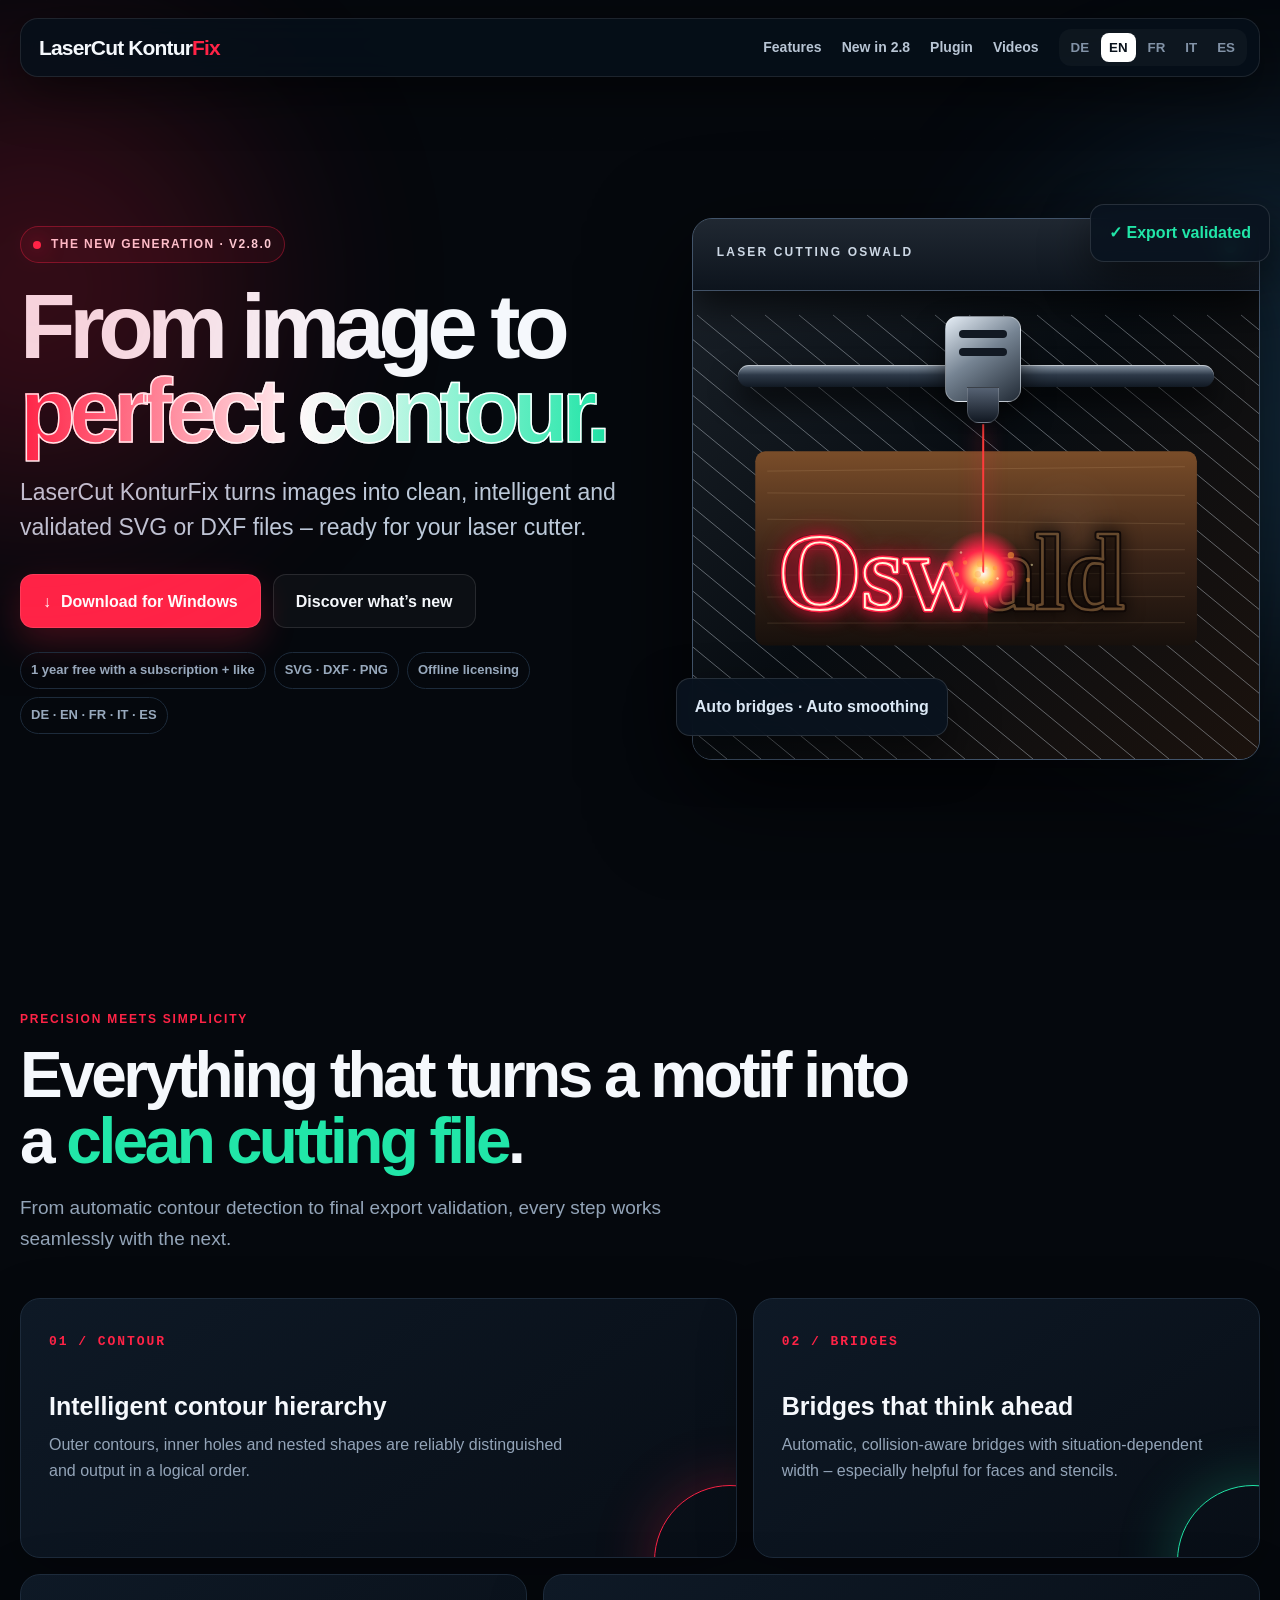
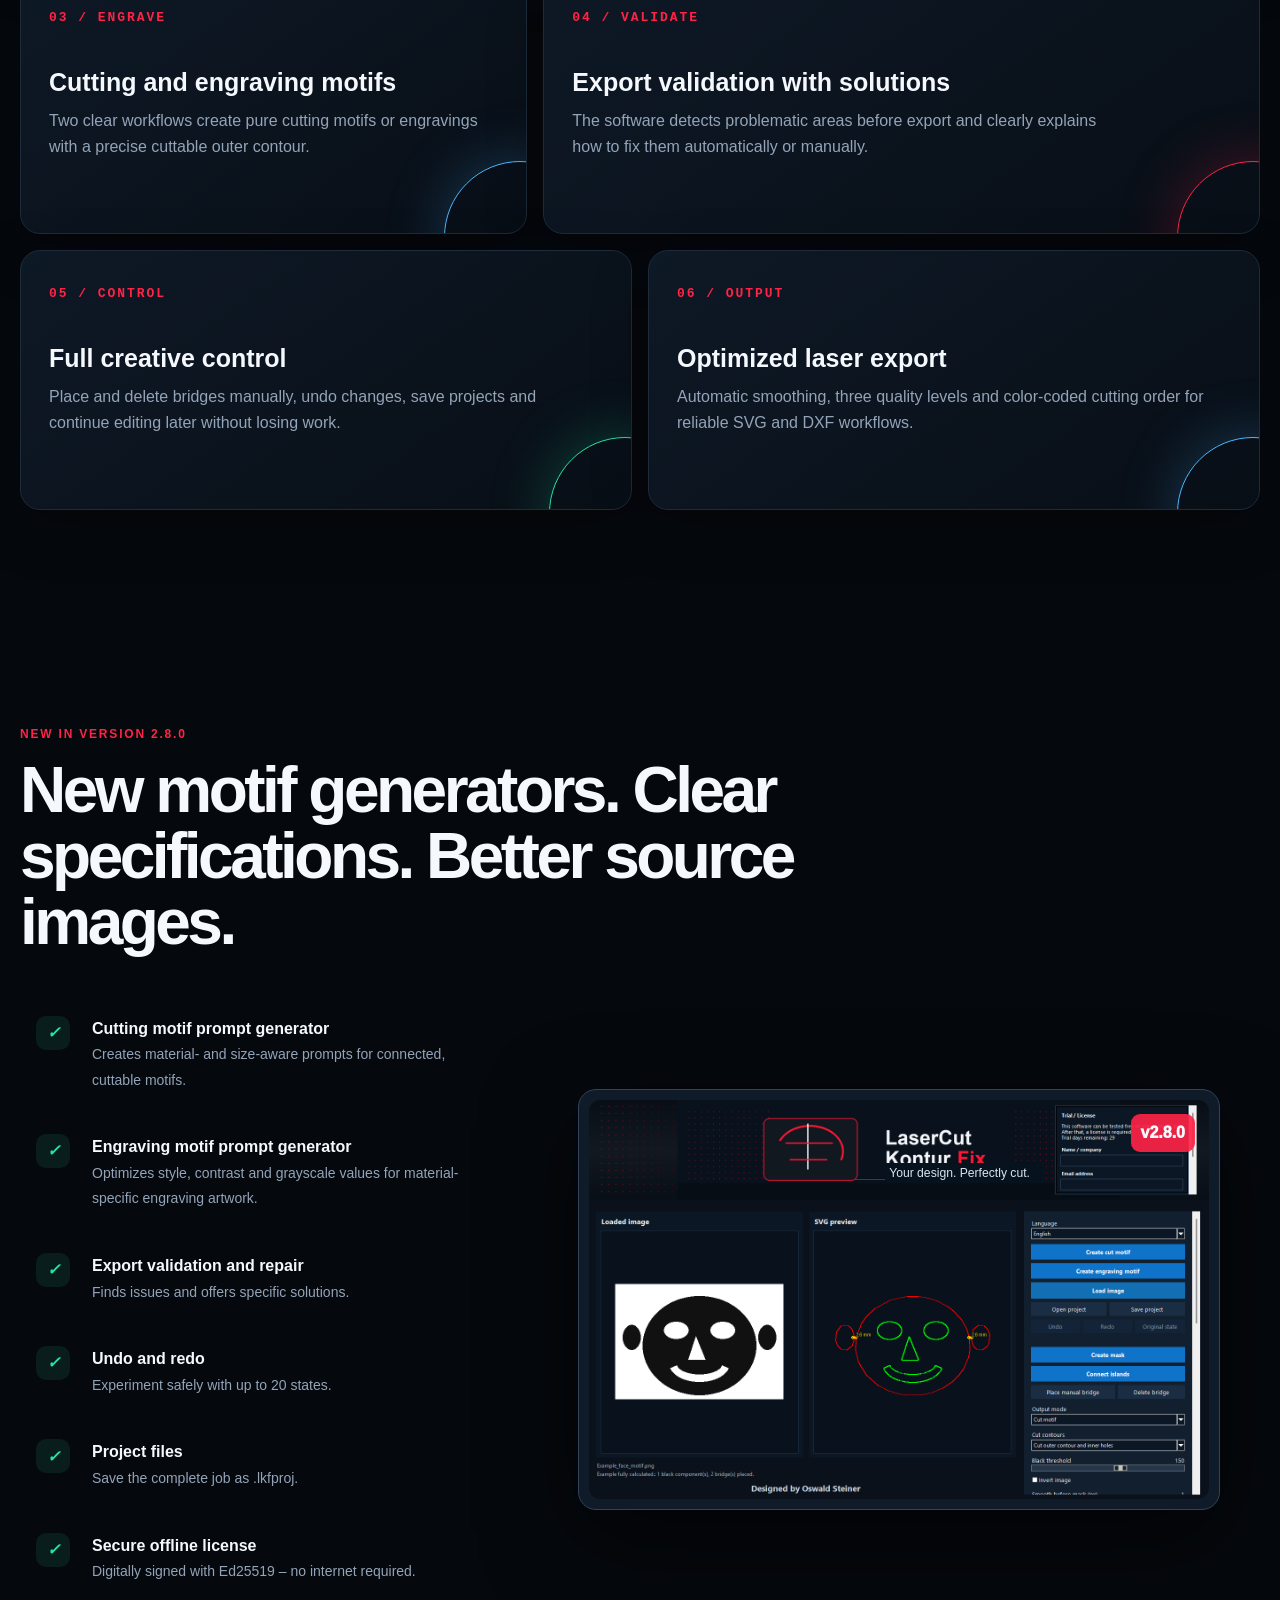
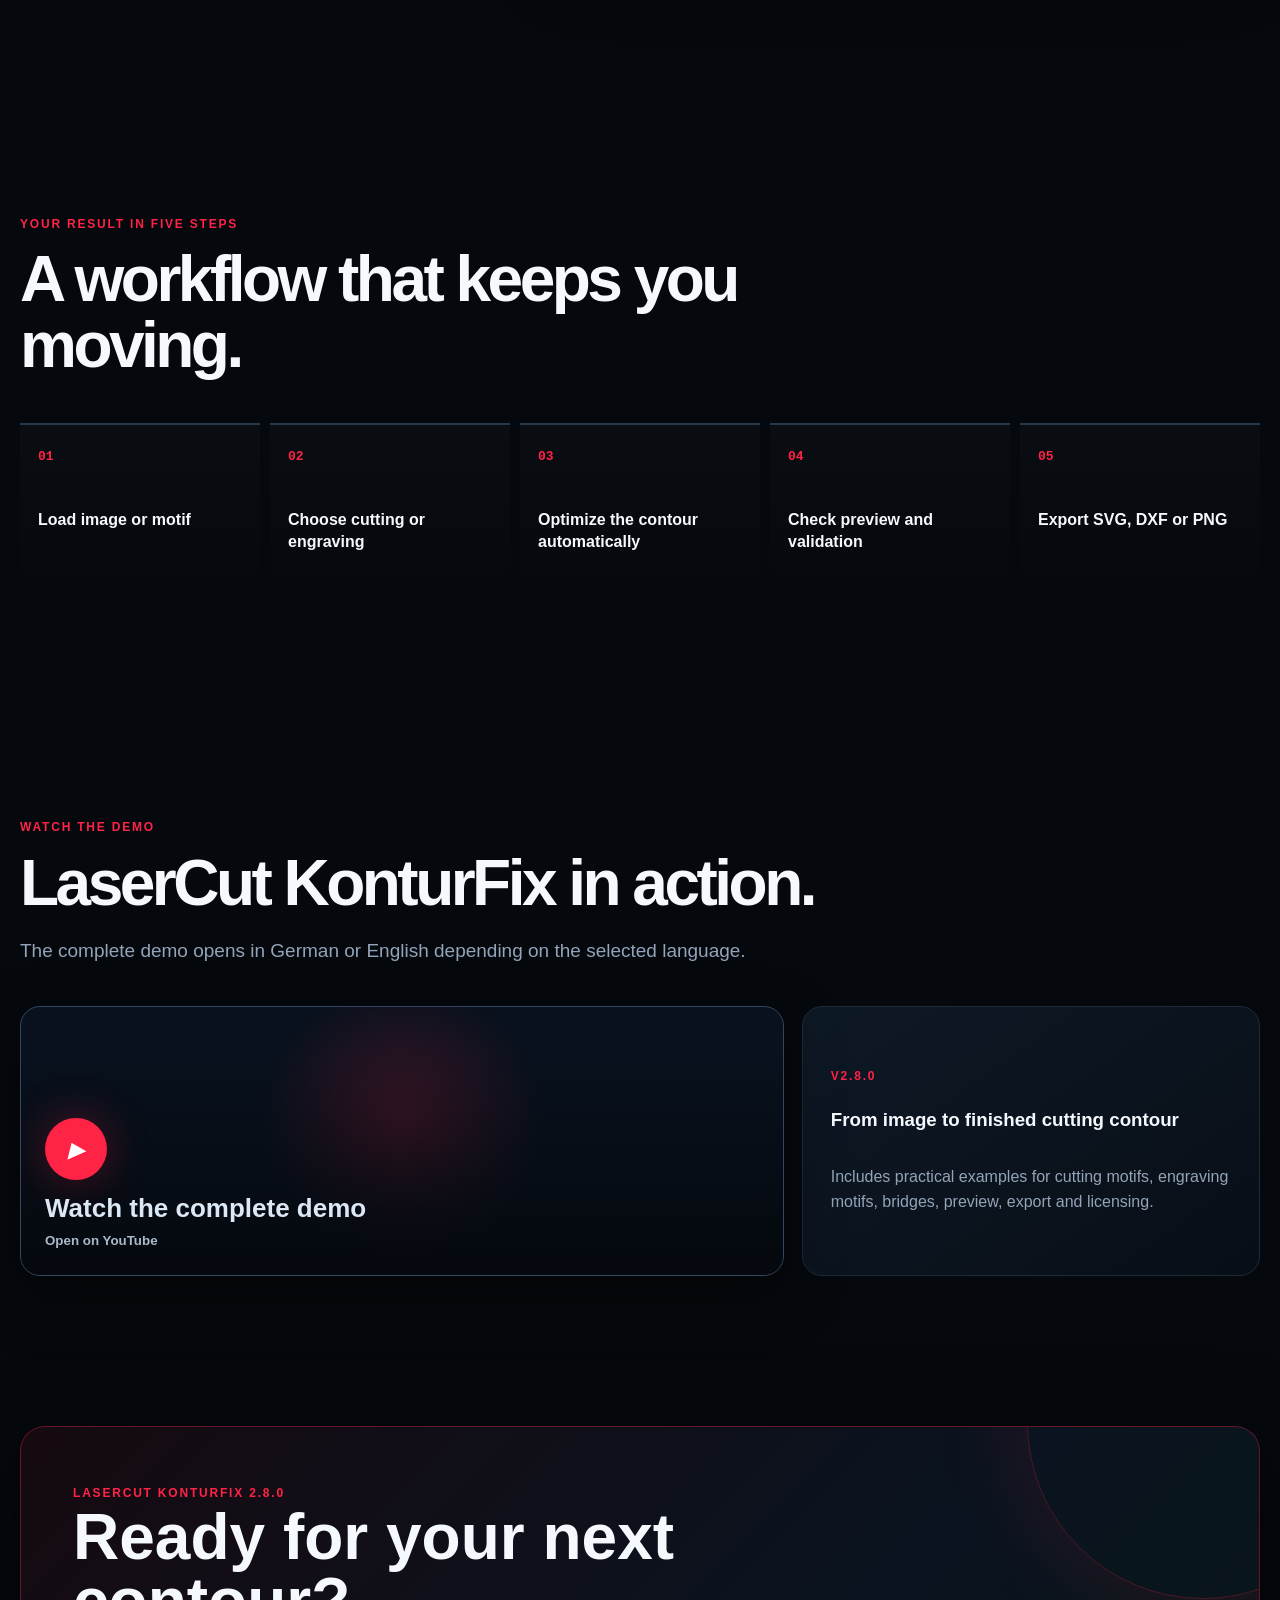
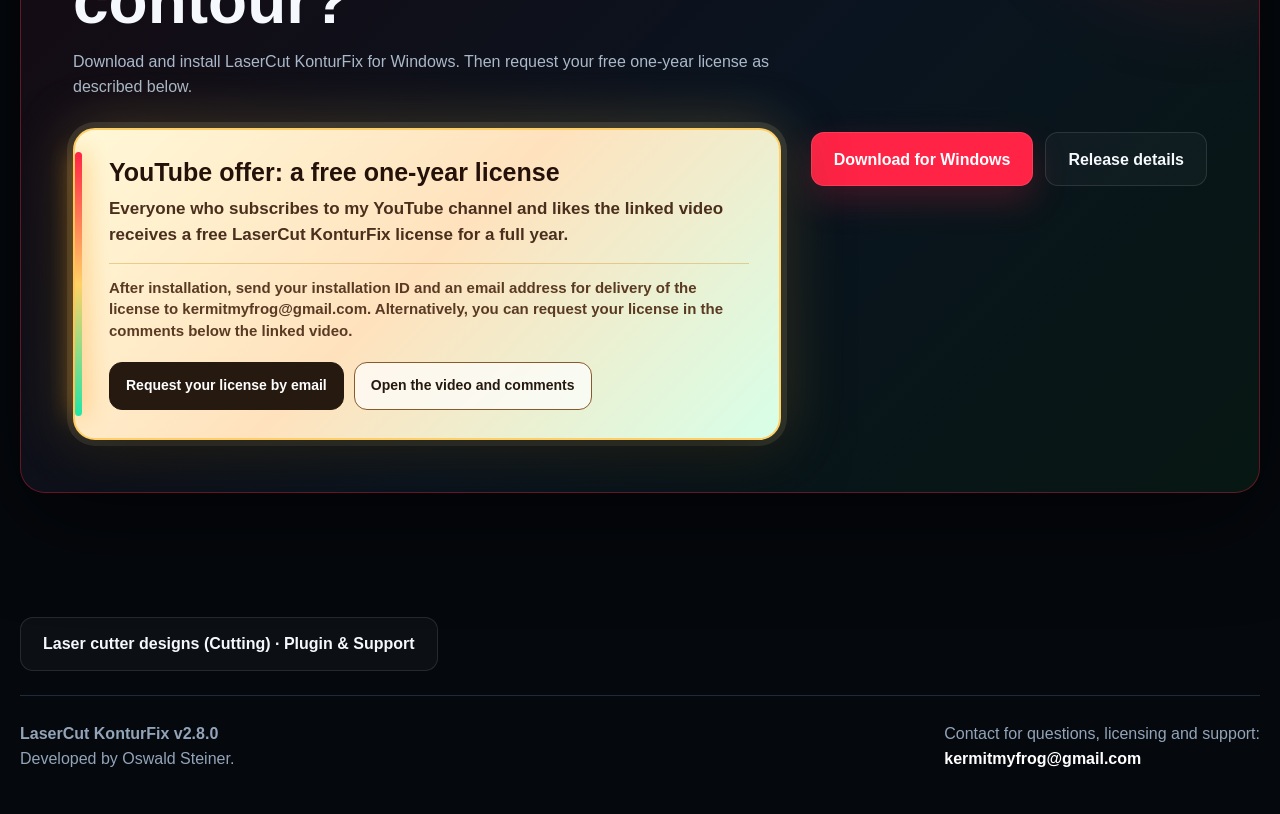
==== commit b5425e43: "Link plugin publication pages from the existing website" ====
--- a/index.html
+++ b/index.html
@@ -14,7 +14,7 @@
   </style>
 </head>
 <body>
-  <nav class="nav"><a class="brand" href="#top">LaserCut Kontur<b>Fix</b></a><div class="navlinks"><a href="#features" data-t="navFeatures">Funktionen</a><a href="#new" data-t="navNew">Neu in 2.8</a><a href="#videos" data-t="navVideos">Videos</a><div class="langs" aria-label="Language"><button data-lang="de" class="active">DE</button><button data-lang="en">EN</button><button data-lang="fr">FR</button><button data-lang="it">IT</button><button data-lang="es">ES</button></div></div></nav>
+  <nav class="nav"><a class="brand" href="#top">LaserCut Kontur<b>Fix</b></a><div class="navlinks"><a href="#features" data-t="navFeatures">Funktionen</a><a href="#new" data-t="navNew">Neu in 2.8</a><a href="plugin.html">Plugin</a><a href="#videos" data-t="navVideos">Videos</a><div class="langs" aria-label="Language"><button data-lang="de" class="active">DE</button><button data-lang="en">EN</button><button data-lang="fr">FR</button><button data-lang="it">IT</button><button data-lang="es">ES</button></div></div></nav>
   <main id="top">
     <section class="hero"><div class="glow g1"></div><div class="glow g2"></div><div class="wrap hero-grid"><div><div class="kicker"><i class="pulse"></i><span data-t="kicker">Die neue Generation · v2.8.0</span></div><h1 data-th="hero">Vom Bild zur <span class="laser">perfekten Kontur.</span></h1><p class="lead" data-t="lead">LaserCut KonturFix verwandelt Bilder in saubere, intelligente und geprüfte SVG- oder DXF-Dateien – bereit für deinen Lasercutter.</p><div class="actions"><a class="btn primary" href="https://github.com/Stoni66/LaserCut_KonturFix-Releases/releases/download/v2.8.0/LaserCut_KonturFix_v2_8_0_multilingual_Setup.exe"><span>↓</span><span data-t="download">Für Windows herunterladen</span></a><a class="btn ghost" href="#new" data-t="discover">Neuerungen entdecken</a></div><div class="trust"><span class="pill" data-t="trial">1 Jahr gratis mit Kanal-Abo + Like</span><span class="pill">SVG · DXF · PNG</span><span class="pill" data-t="offline">Offline-Lizenzierung</span><span class="pill">DE · EN · FR · IT · ES</span></div></div><div class="stage" aria-label="Animated laser cutter cutting the name Oswald"><div class="laser-cutter"><canvas id="laserHeroCanvas" class="cutter-canvas" width="960" height="760"></canvas><div class="machine-top"><i class="machine-light"></i></div><div class="machine-rail"></div><div class="laser-head"><span></span></div><div class="laser-beam"></div><div class="smoke smoke-a"></div><div class="smoke smoke-b"></div></div><div class="float-card fc1" data-t="ready">✓ Export geprüft</div><div class="float-card fc2" data-t="auto">Auto-Brücken · Auto-Glättung</div></div></div></section>
     <section class="section" id="features"><div class="wrap"><span class="section-tag" data-t="featureTag">Präzision trifft Einfachheit</span><h2 data-th="featureTitle">Alles, was aus einem Motiv eine <span style="color:var(--green)">saubere Schnittdatei</span> macht.</h2><p class="section-intro" data-t="featureIntro">Von der automatischen Konturerkennung bis zur finalen Exportprüfung arbeitet jeder Schritt nahtlos mit dem nächsten zusammen.</p><div class="feature-grid"><article class="feature"><span class="num">01 / CONTOUR</span><h3 data-t="f1h">Intelligente Konturhierarchie</h3><p data-t="f1p">Außenkonturen, Innenlöcher und verschachtelte Formen werden zuverlässig unterschieden und in sinnvoller Reihenfolge ausgegeben.</p></article><article class="feature green"><span class="num">02 / BRIDGES</span><h3 data-t="f2h">Brücken, die mitdenken</h3><p data-t="f2p">Automatische, kollisionsbewusste Brücken mit situationsabhängiger Breite – besonders hilfreich bei Gesichtern und Stencils.</p></article><article class="feature blue"><span class="num">03 / ENGRAVE</span><h3 data-t="f3h">Schnitt- und Gravurmotive</h3><p data-t="f3p">Zwei klare Workflows erzeugen reine Schnittmotive oder Gravuren mit einer präzisen schneidbaren Außenkontur.</p></article><article class="feature"><span class="num">04 / VALIDATE</span><h3 data-t="f4h">Exportprüfung mit Lösungsvorschlag</h3><p data-t="f4p">Die Software erkennt problematische Bereiche vor dem Export und erklärt verständlich, wie sie automatisch oder manuell behoben werden können.</p></article><article class="feature green"><span class="num">05 / CONTROL</span><h3 data-t="f5h">Volle kreative Kontrolle</h3><p data-t="f5p">Brücken manuell setzen und löschen, Änderungen rückgängig machen, Projekte speichern und später exakt weiterbearbeiten.</p></article><article class="feature blue"><span class="num">06 / OUTPUT</span><h3 data-t="f6h">Optimierter Laser-Export</h3><p data-t="f6p">Automatische Glättung, drei Qualitätsstufen und farbcodierte Schnittreihenfolge für einen verlässlichen SVG- und DXF-Workflow.</p></article></div></div></section>
@@ -23,6 +23,7 @@
     <section class="section" id="videos"><div class="wrap"><span class="section-tag" data-t="videoTag">Demo ansehen</span><h2 data-t="videoTitle">LaserCut KonturFix in Aktion.</h2><p class="section-intro" data-t="videoIntro">Die passende Komplett-Demo öffnet sich je nach Sprache auf Deutsch oder Englisch.</p><div class="videos"><a class="video" id="demoVideo" href="https://youtu.be/WxHOSWlyAEg?si=Y5OIltrgFmVR7KvT" target="_blank" rel="noopener"><span class="video-thumb" id="demoThumb"></span><i class="play">▶</i><strong data-t="v1">Komplette Demo ansehen</strong><small data-t="videoCta">Auf YouTube öffnen</small></a><div class="video-side"><span class="section-tag">V2.8.0</span><h3 data-t="v2">Vom Bild zur fertigen Schnittkontur</h3><p data-t="v3">Mit Praxisbeispielen zu Schnittmotiv, Gravurmotiv, Brücken, Vorschau, Export und Lizenzierung.</p></div></div></div></section>
     <section class="wrap download"><div class="download-grid"><div><span class="section-tag">LASERCUT KONTURFIX 2.8.0</span><h2 data-t="downloadTitle">Bereit für die nächste Kontur?</h2><p data-t="downloadText">Lade LaserCut KonturFix für Windows herunter und installiere das Programm. Fordere anschließend deine kostenlose Jahreslizenz wie unten beschrieben an.</p><div class="pricing-note"><strong data-t="priceTitle">YouTube-Aktion: 1 Jahr kostenlose Lizenz</strong><span data-t="priceText">Jeder, der meinen YouTube-Kanal abonniert und dem verlinkten Video ein Like gibt, erhält eine kostenlose Lizenz für LaserCut KonturFix für ein ganzes Jahr.</span><small data-t="priceOrder">Nach der Installation: Sende deine Installations-ID und eine E-Mail-Adresse für die Zusendung der Lizenz an kermitmyfrog@gmail.com. Alternativ kannst du die Lizenz über die Kommentarfunktion unter dem verlinkten Video anfordern.</small><div class="license-actions"><a class="btn license-email" href="mailto:kermitmyfrog@gmail.com" data-t="licenseEmail">Lizenz per E-Mail anfordern</a><a class="btn license-video" href="https://www.youtube.com/watch?v=CN4RZw7r6N4&amp;t=5s" target="_blank" rel="noopener noreferrer" data-t="licenseVideo">Zum Video und den Kommentaren</a></div></div></div><div class="download-actions"><div class="actions"><a class="btn primary" href="https://github.com/Stoni66/LaserCut_KonturFix-Releases/releases/download/v2.8.0/LaserCut_KonturFix_v2_8_0_multilingual_Setup.exe" data-t="download">Für Windows herunterladen</a><a class="btn ghost" href="https://github.com/Stoni66/LaserCut_KonturFix-Releases/releases/tag/v2.8.0" data-t="notes">Release-Details</a></div><aside class="download-counter" id="downloadCounter" aria-live="polite"><i></i><span id="downloadLabel">Downloads</span><strong id="downloadCount">…</strong></aside></div></div></section>
   </main>
+  <div class="wrap" style="padding:24px 0"><a class="btn ghost" href="plugin.html">Laser cutter designs (Cutting) · Plugin &amp; Support</a></div>
   <footer class="wrap contact"><div><strong>LaserCut KonturFix v2.8.0</strong><br><span data-t="made">Developed by Oswald Steiner.</span></div><div><span data-t="support">Kontakt für Fragen, Lizenz und Support:</span><br><a href="mailto:kermitmyfrog@gmail.com">kermitmyfrog@gmail.com</a></div></footer>
   <script>
   const T={
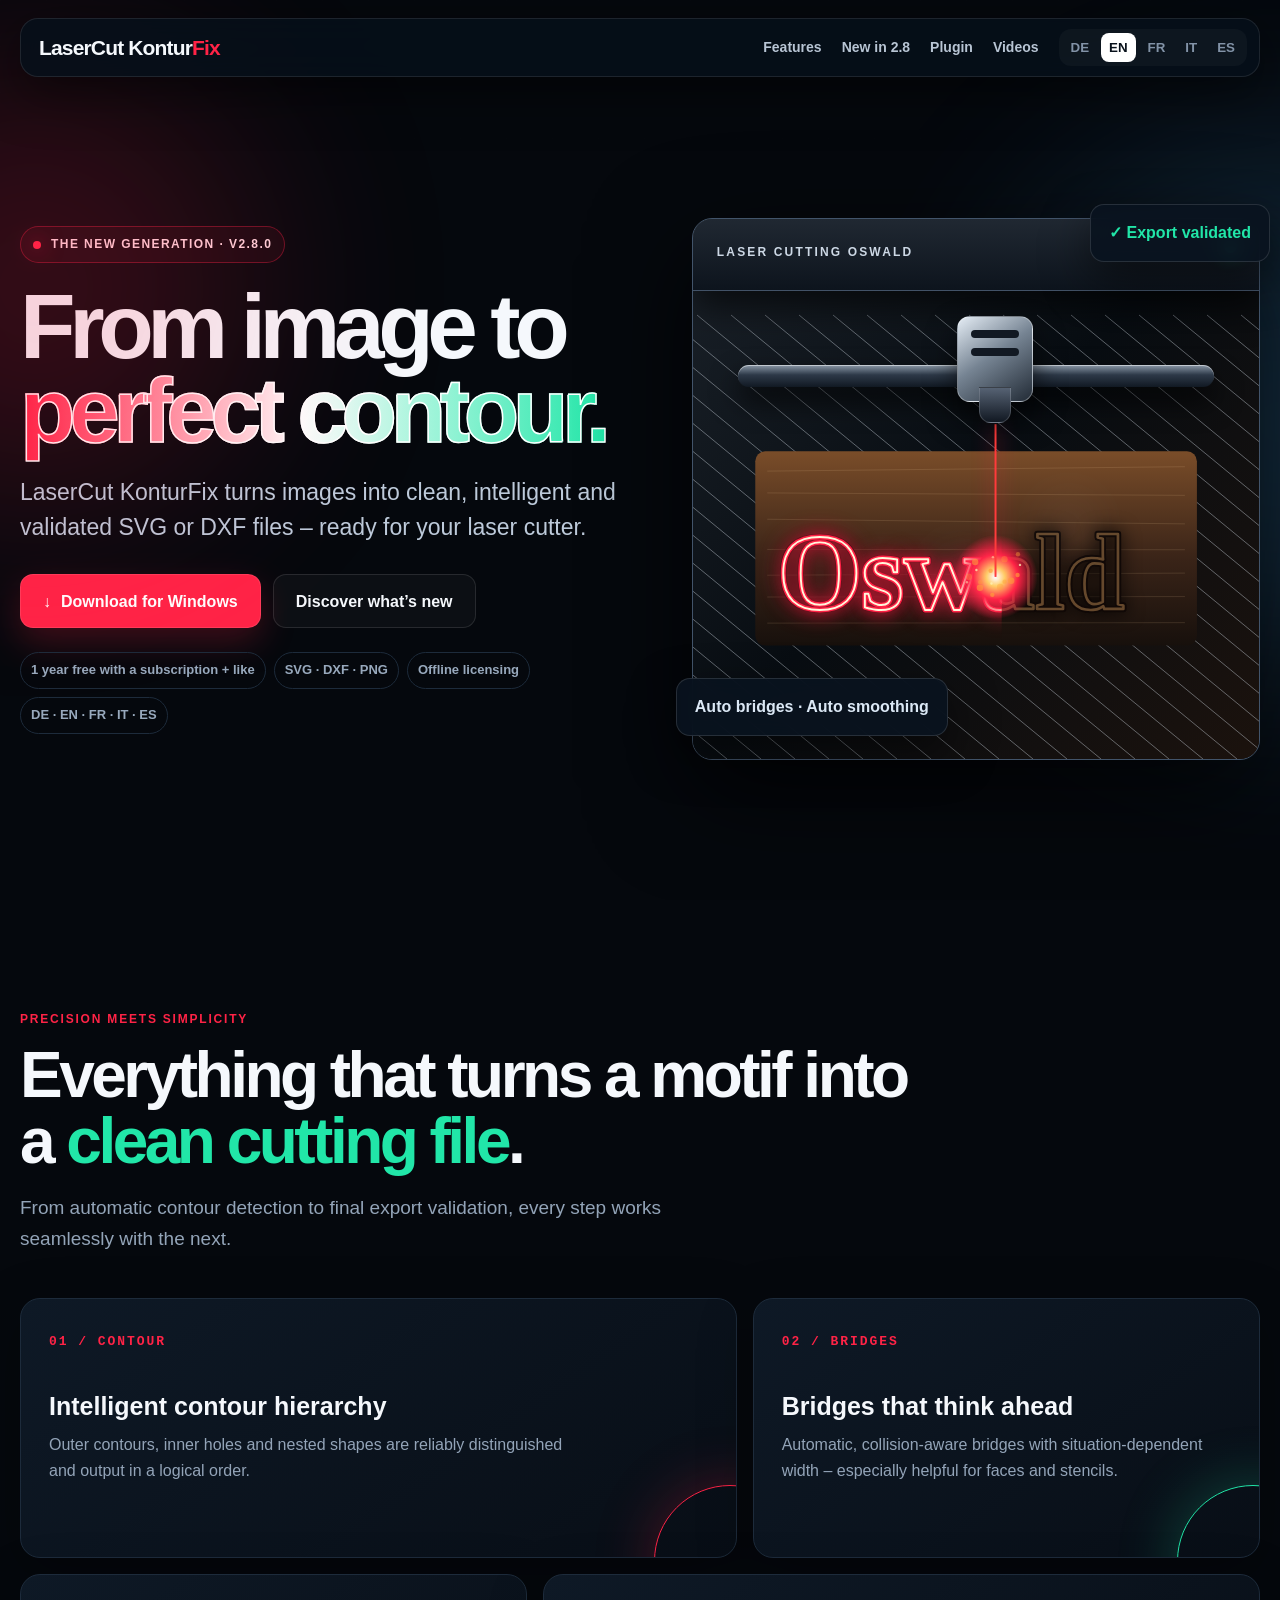
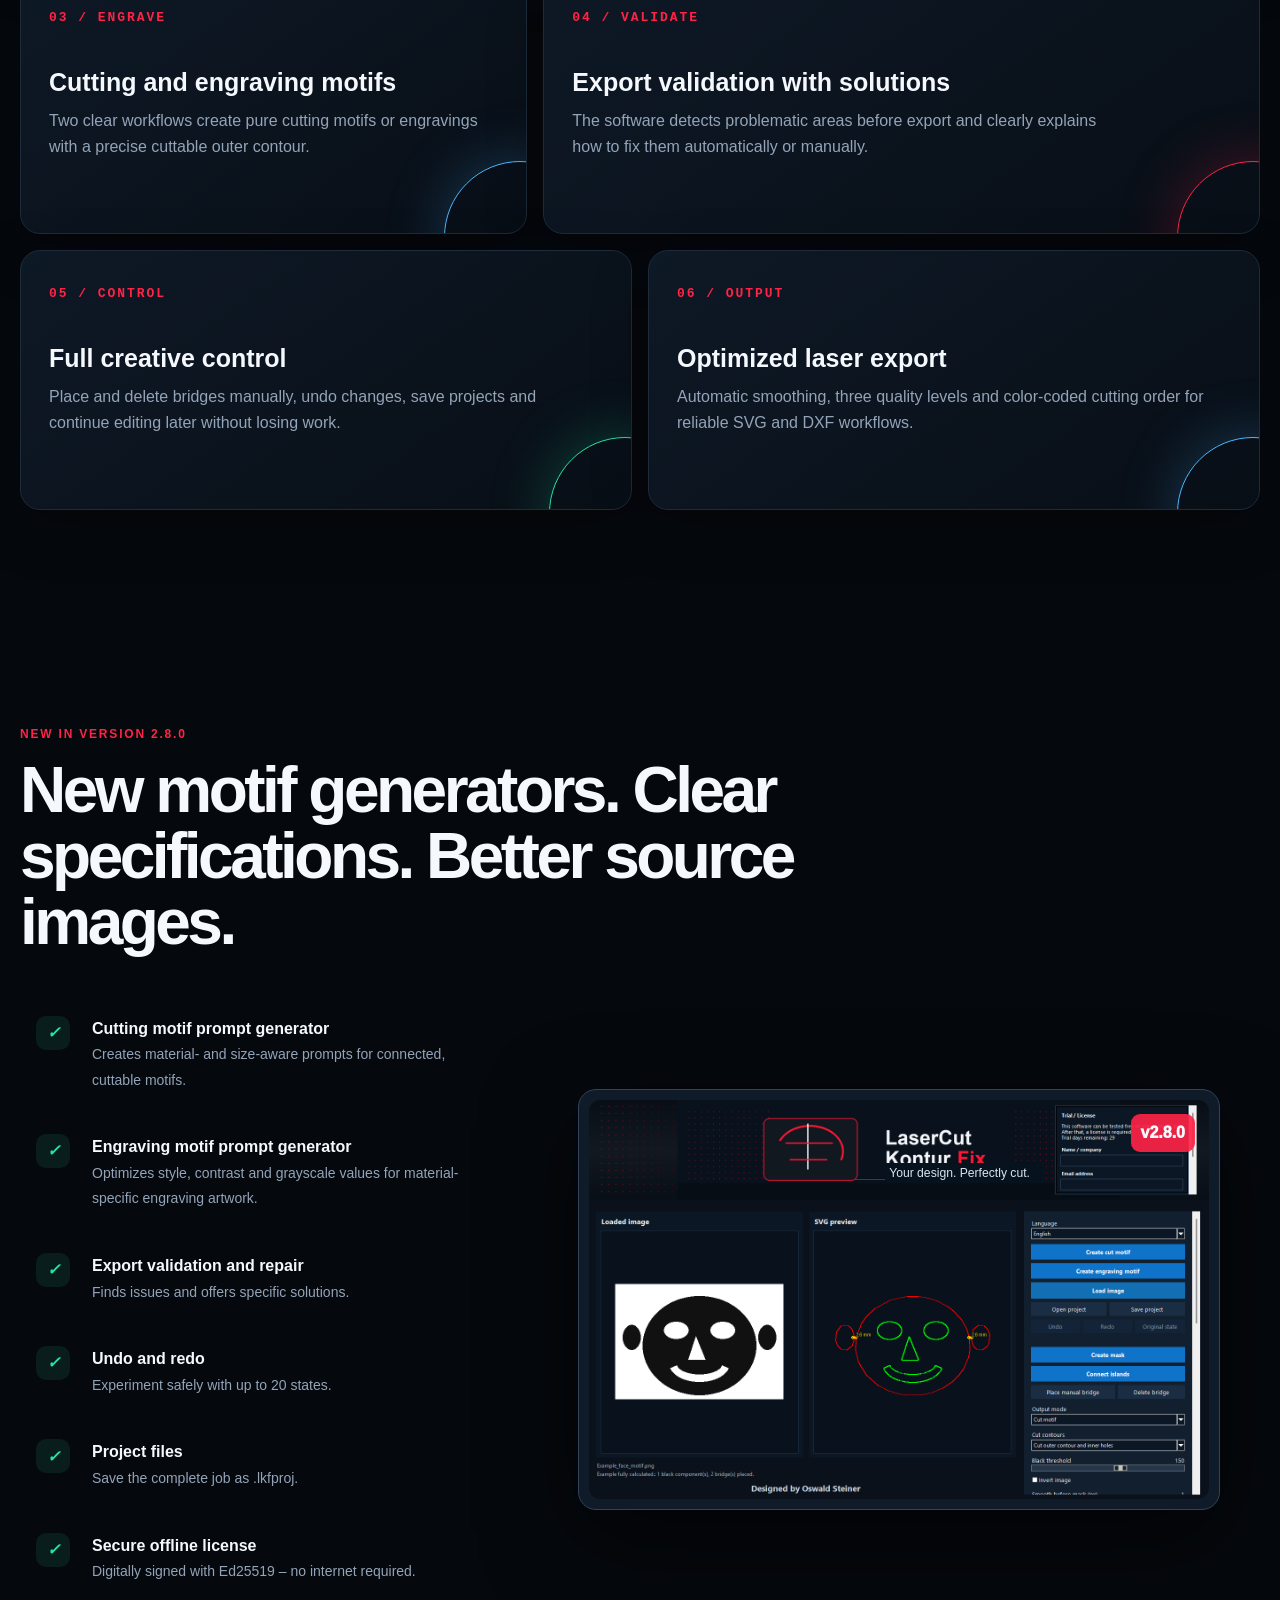
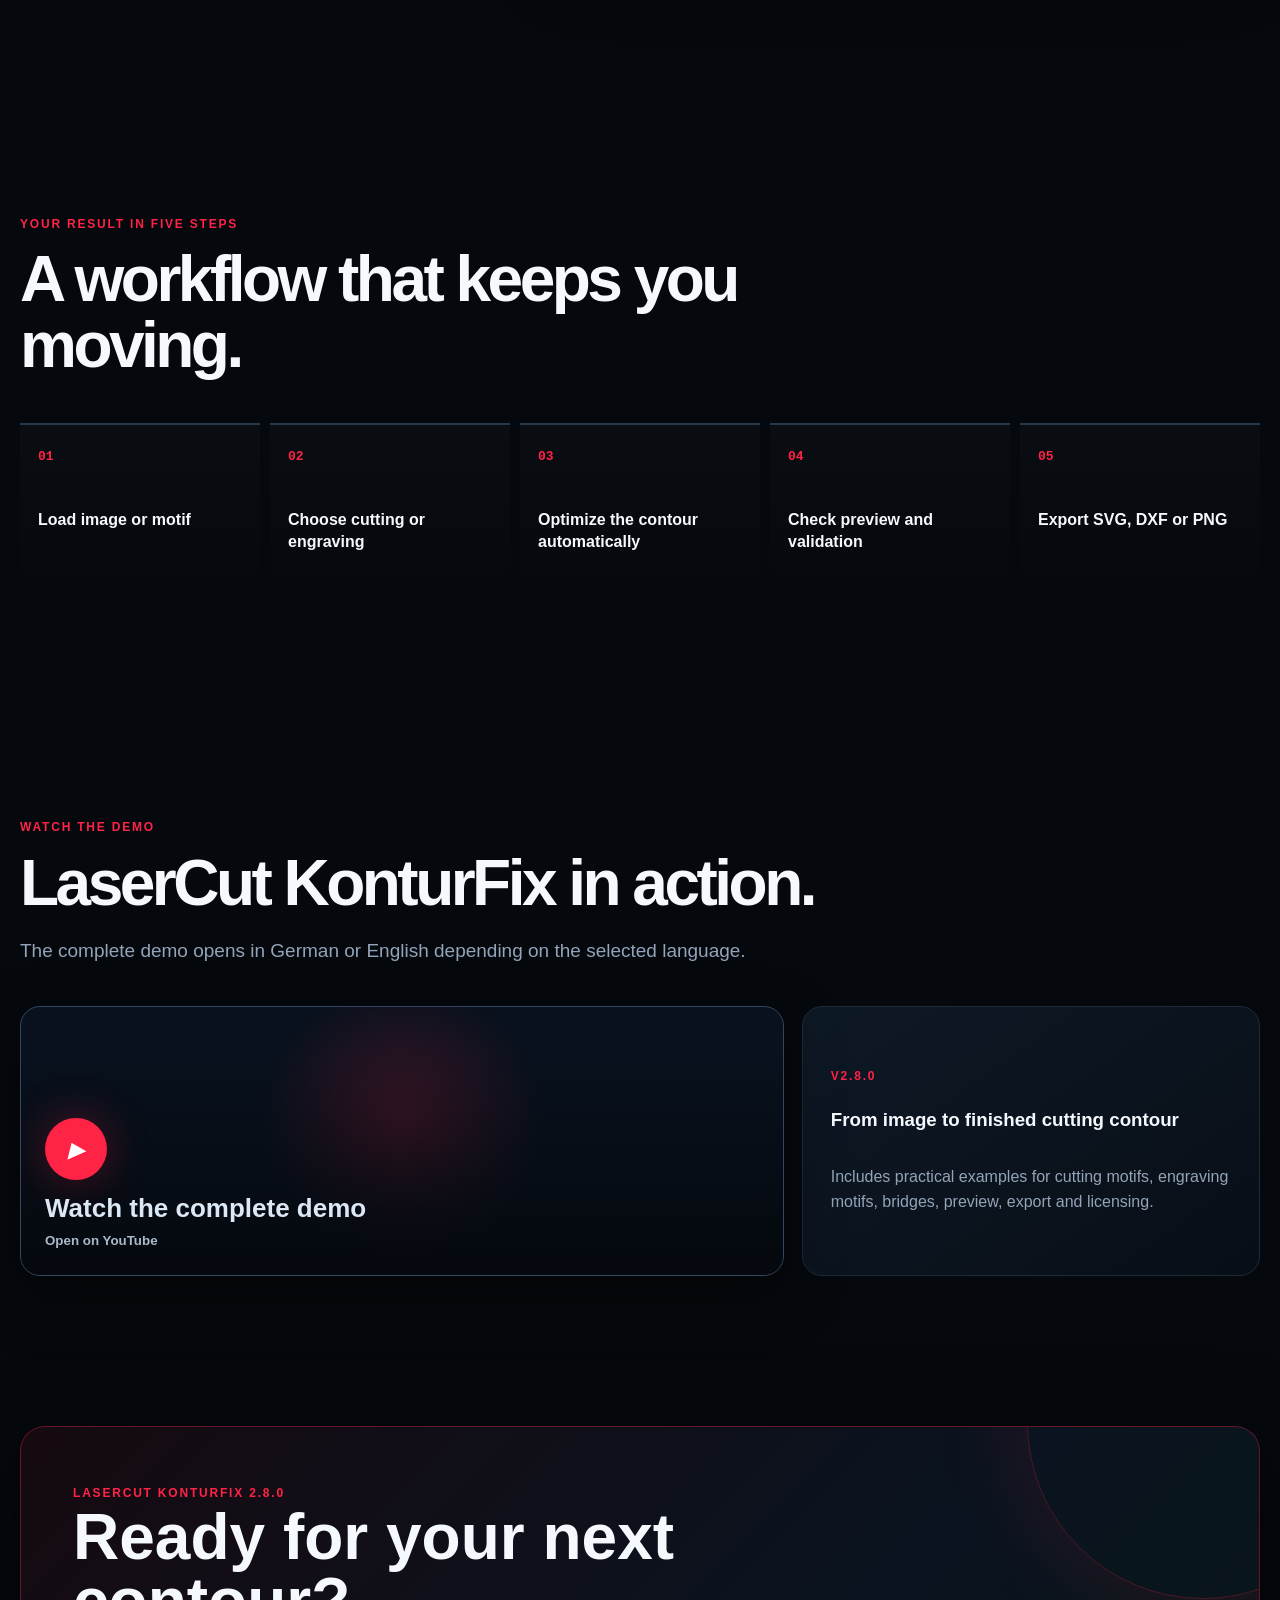
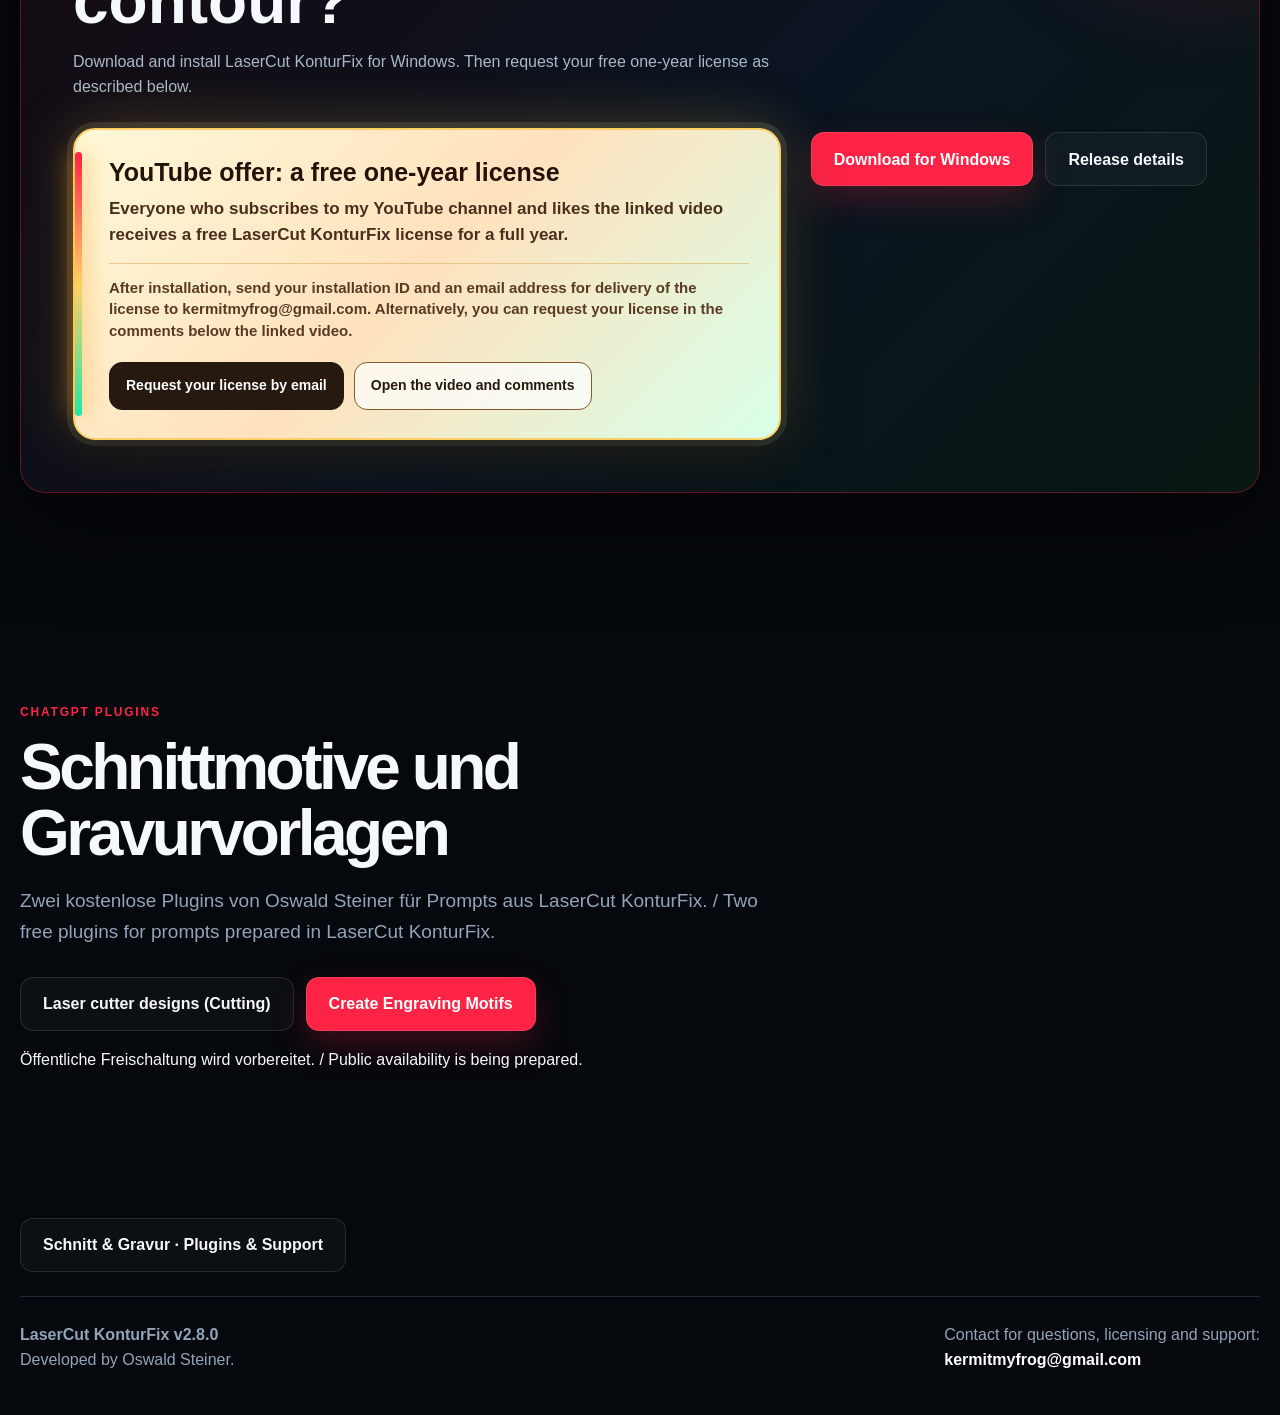
==== commit 8e04cccf: "Add Create Engraving Motifs landing page and extend shared plugin support and policy drafts" ====
--- a/index.html
+++ b/index.html
@@ -22,8 +22,8 @@
     <section class="section"><div class="wrap"><span class="section-tag" data-t="flowTag">In fünf Schritten zum Ergebnis</span><h2 data-t="flowTitle">Ein Workflow, der dich nicht ausbremst.</h2><div class="workflow"><div class="step"><b>01</b><p data-t="s1">Bild oder Motiv laden</p></div><div class="step"><b>02</b><p data-t="s2">Schnitt oder Gravur wählen</p></div><div class="step"><b>03</b><p data-t="s3">Kontur automatisch optimieren</p></div><div class="step"><b>04</b><p data-t="s4">Vorschau und Prüfung kontrollieren</p></div><div class="step"><b>05</b><p data-t="s5">SVG, DXF oder PNG exportieren</p></div></div></div></section>
     <section class="section" id="videos"><div class="wrap"><span class="section-tag" data-t="videoTag">Demo ansehen</span><h2 data-t="videoTitle">LaserCut KonturFix in Aktion.</h2><p class="section-intro" data-t="videoIntro">Die passende Komplett-Demo öffnet sich je nach Sprache auf Deutsch oder Englisch.</p><div class="videos"><a class="video" id="demoVideo" href="https://youtu.be/WxHOSWlyAEg?si=Y5OIltrgFmVR7KvT" target="_blank" rel="noopener"><span class="video-thumb" id="demoThumb"></span><i class="play">▶</i><strong data-t="v1">Komplette Demo ansehen</strong><small data-t="videoCta">Auf YouTube öffnen</small></a><div class="video-side"><span class="section-tag">V2.8.0</span><h3 data-t="v2">Vom Bild zur fertigen Schnittkontur</h3><p data-t="v3">Mit Praxisbeispielen zu Schnittmotiv, Gravurmotiv, Brücken, Vorschau, Export und Lizenzierung.</p></div></div></div></section>
     <section class="wrap download"><div class="download-grid"><div><span class="section-tag">LASERCUT KONTURFIX 2.8.0</span><h2 data-t="downloadTitle">Bereit für die nächste Kontur?</h2><p data-t="downloadText">Lade LaserCut KonturFix für Windows herunter und installiere das Programm. Fordere anschließend deine kostenlose Jahreslizenz wie unten beschrieben an.</p><div class="pricing-note"><strong data-t="priceTitle">YouTube-Aktion: 1 Jahr kostenlose Lizenz</strong><span data-t="priceText">Jeder, der meinen YouTube-Kanal abonniert und dem verlinkten Video ein Like gibt, erhält eine kostenlose Lizenz für LaserCut KonturFix für ein ganzes Jahr.</span><small data-t="priceOrder">Nach der Installation: Sende deine Installations-ID und eine E-Mail-Adresse für die Zusendung der Lizenz an kermitmyfrog@gmail.com. Alternativ kannst du die Lizenz über die Kommentarfunktion unter dem verlinkten Video anfordern.</small><div class="license-actions"><a class="btn license-email" href="mailto:kermitmyfrog@gmail.com" data-t="licenseEmail">Lizenz per E-Mail anfordern</a><a class="btn license-video" href="https://www.youtube.com/watch?v=CN4RZw7r6N4&amp;t=5s" target="_blank" rel="noopener noreferrer" data-t="licenseVideo">Zum Video und den Kommentaren</a></div></div></div><div class="download-actions"><div class="actions"><a class="btn primary" href="https://github.com/Stoni66/LaserCut_KonturFix-Releases/releases/download/v2.8.0/LaserCut_KonturFix_v2_8_0_multilingual_Setup.exe" data-t="download">Für Windows herunterladen</a><a class="btn ghost" href="https://github.com/Stoni66/LaserCut_KonturFix-Releases/releases/tag/v2.8.0" data-t="notes">Release-Details</a></div><aside class="download-counter" id="downloadCounter" aria-live="polite"><i></i><span id="downloadLabel">Downloads</span><strong id="downloadCount">…</strong></aside></div></div></section>
-  </main>
-  <div class="wrap" style="padding:24px 0"><a class="btn ghost" href="plugin.html">Laser cutter designs (Cutting) · Plugin &amp; Support</a></div>
+  <section class="section" id="plugins"><div class="wrap"><span class="section-tag">ChatGPT Plugins</span><h2>Schnittmotive und Gravurvorlagen</h2><p class="section-intro">Zwei kostenlose Plugins von Oswald Steiner für Prompts aus LaserCut KonturFix. / Two free plugins for prompts prepared in LaserCut KonturFix.</p><div class="actions"><a class="btn ghost" href="plugin.html">Laser cutter designs (Cutting)</a><a class="btn primary" href="engraving-plugin.html">Create Engraving Motifs</a></div><p>Öffentliche Freischaltung wird vorbereitet. / Public availability is being prepared.</p></div></section></main>
+  <div class="wrap" style="padding:24px 0"><a class="btn ghost" href="plugin.html">Schnitt &amp; Gravur · Plugins &amp; Support</a></div>
   <footer class="wrap contact"><div><strong>LaserCut KonturFix v2.8.0</strong><br><span data-t="made">Developed by Oswald Steiner.</span></div><div><span data-t="support">Kontakt für Fragen, Lizenz und Support:</span><br><a href="mailto:kermitmyfrog@gmail.com">kermitmyfrog@gmail.com</a></div></footer>
   <script>
   const T={
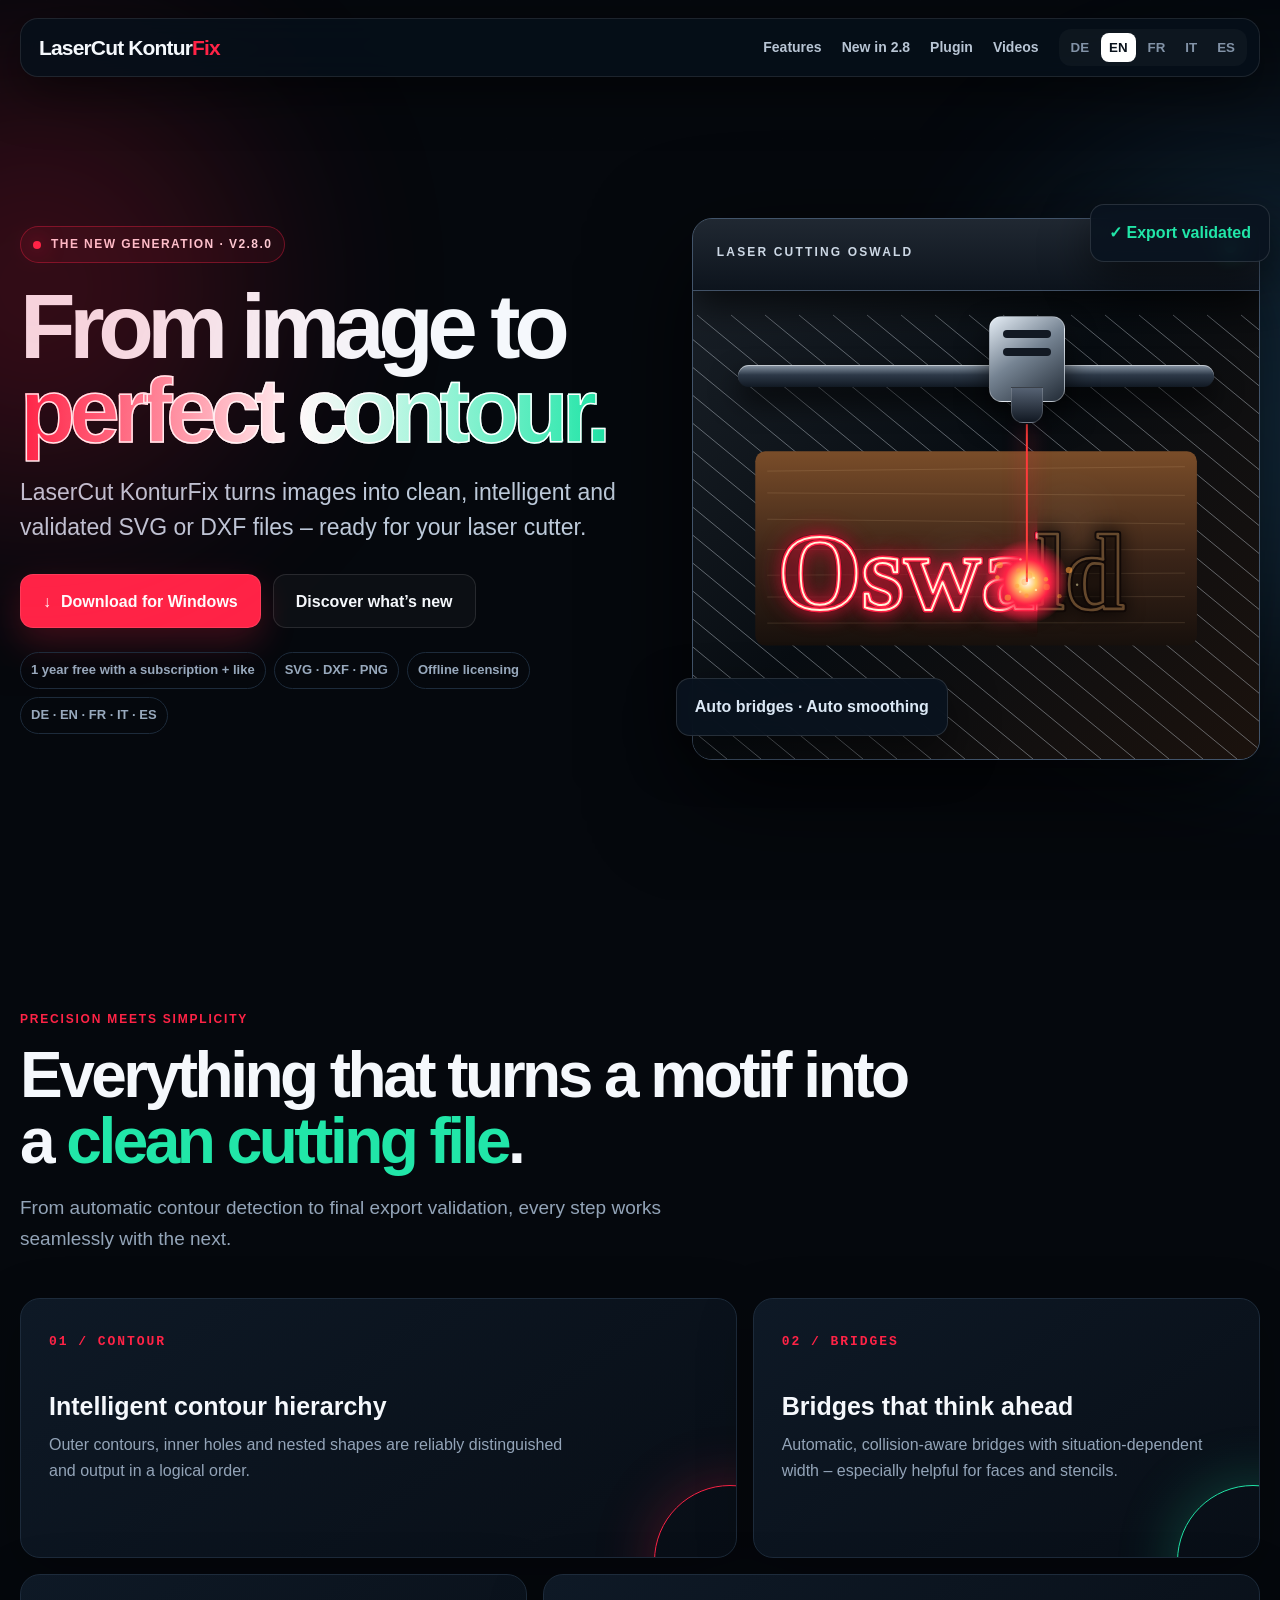
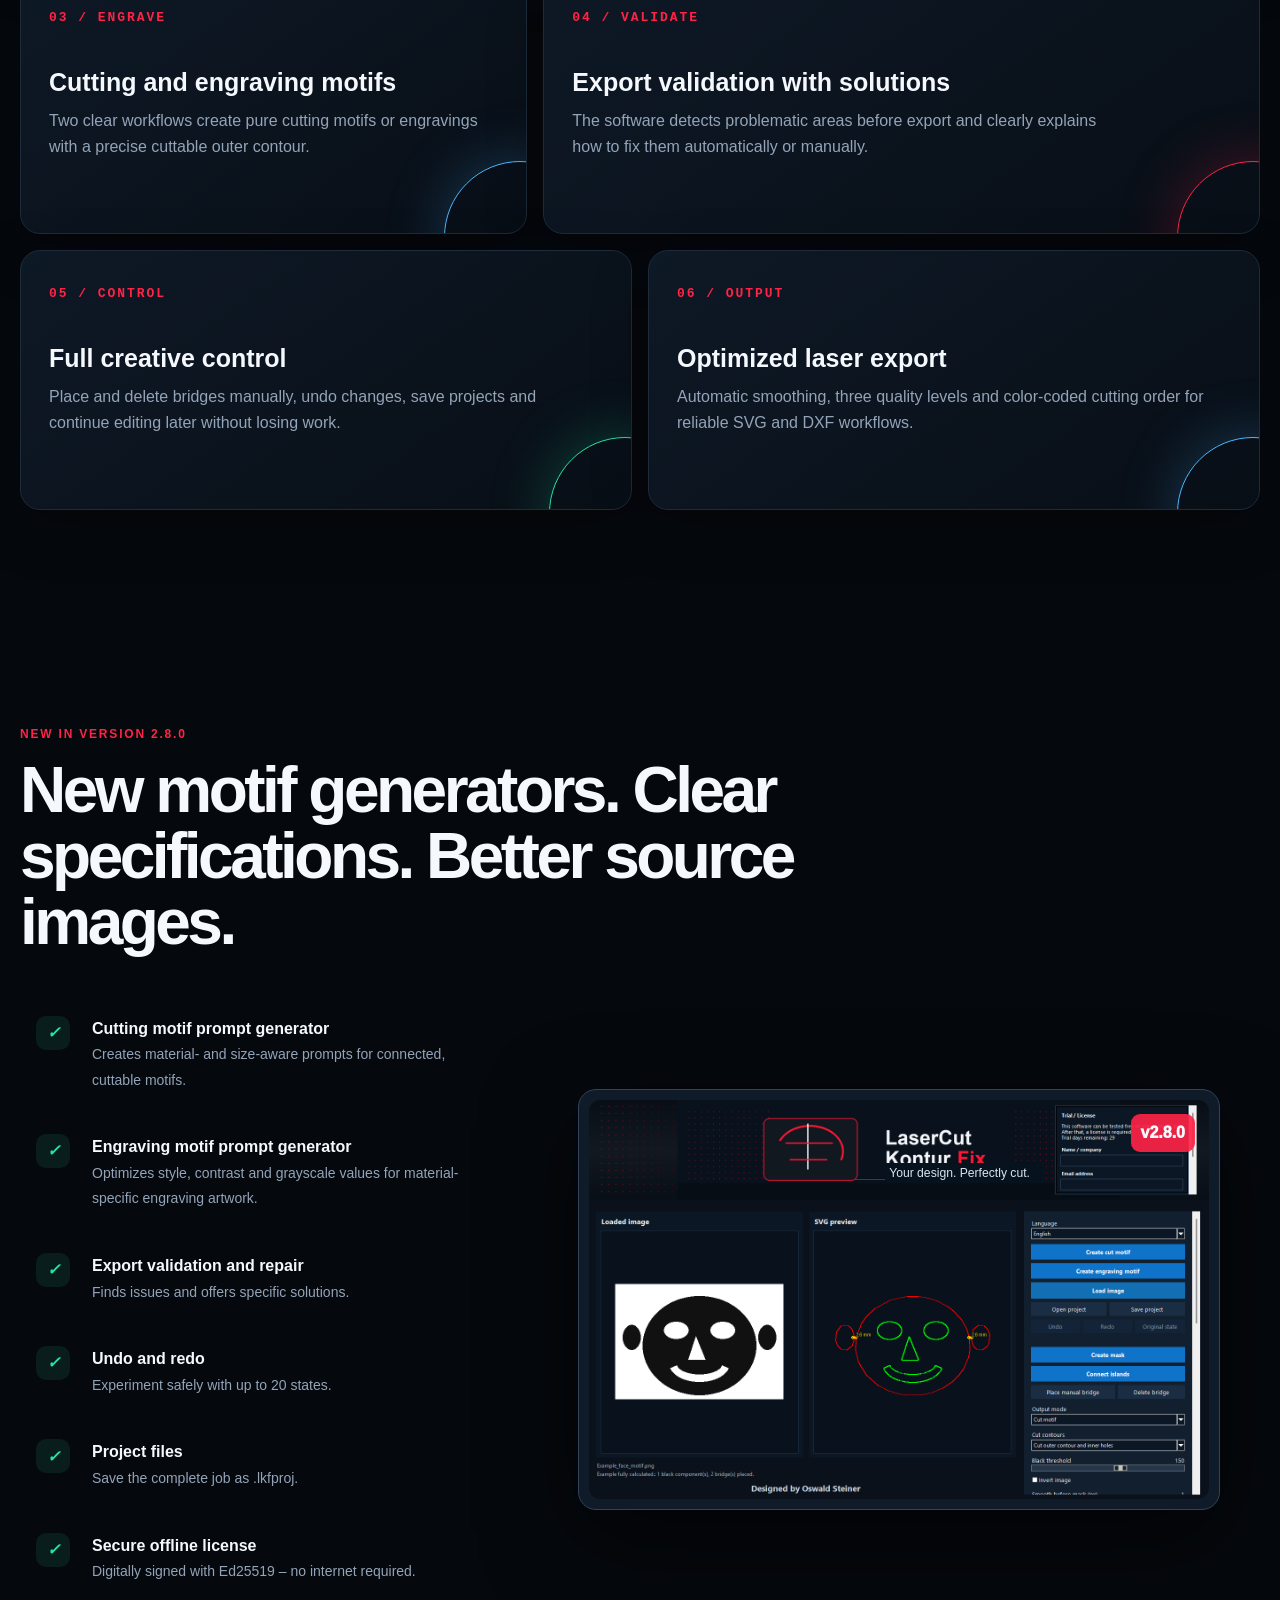
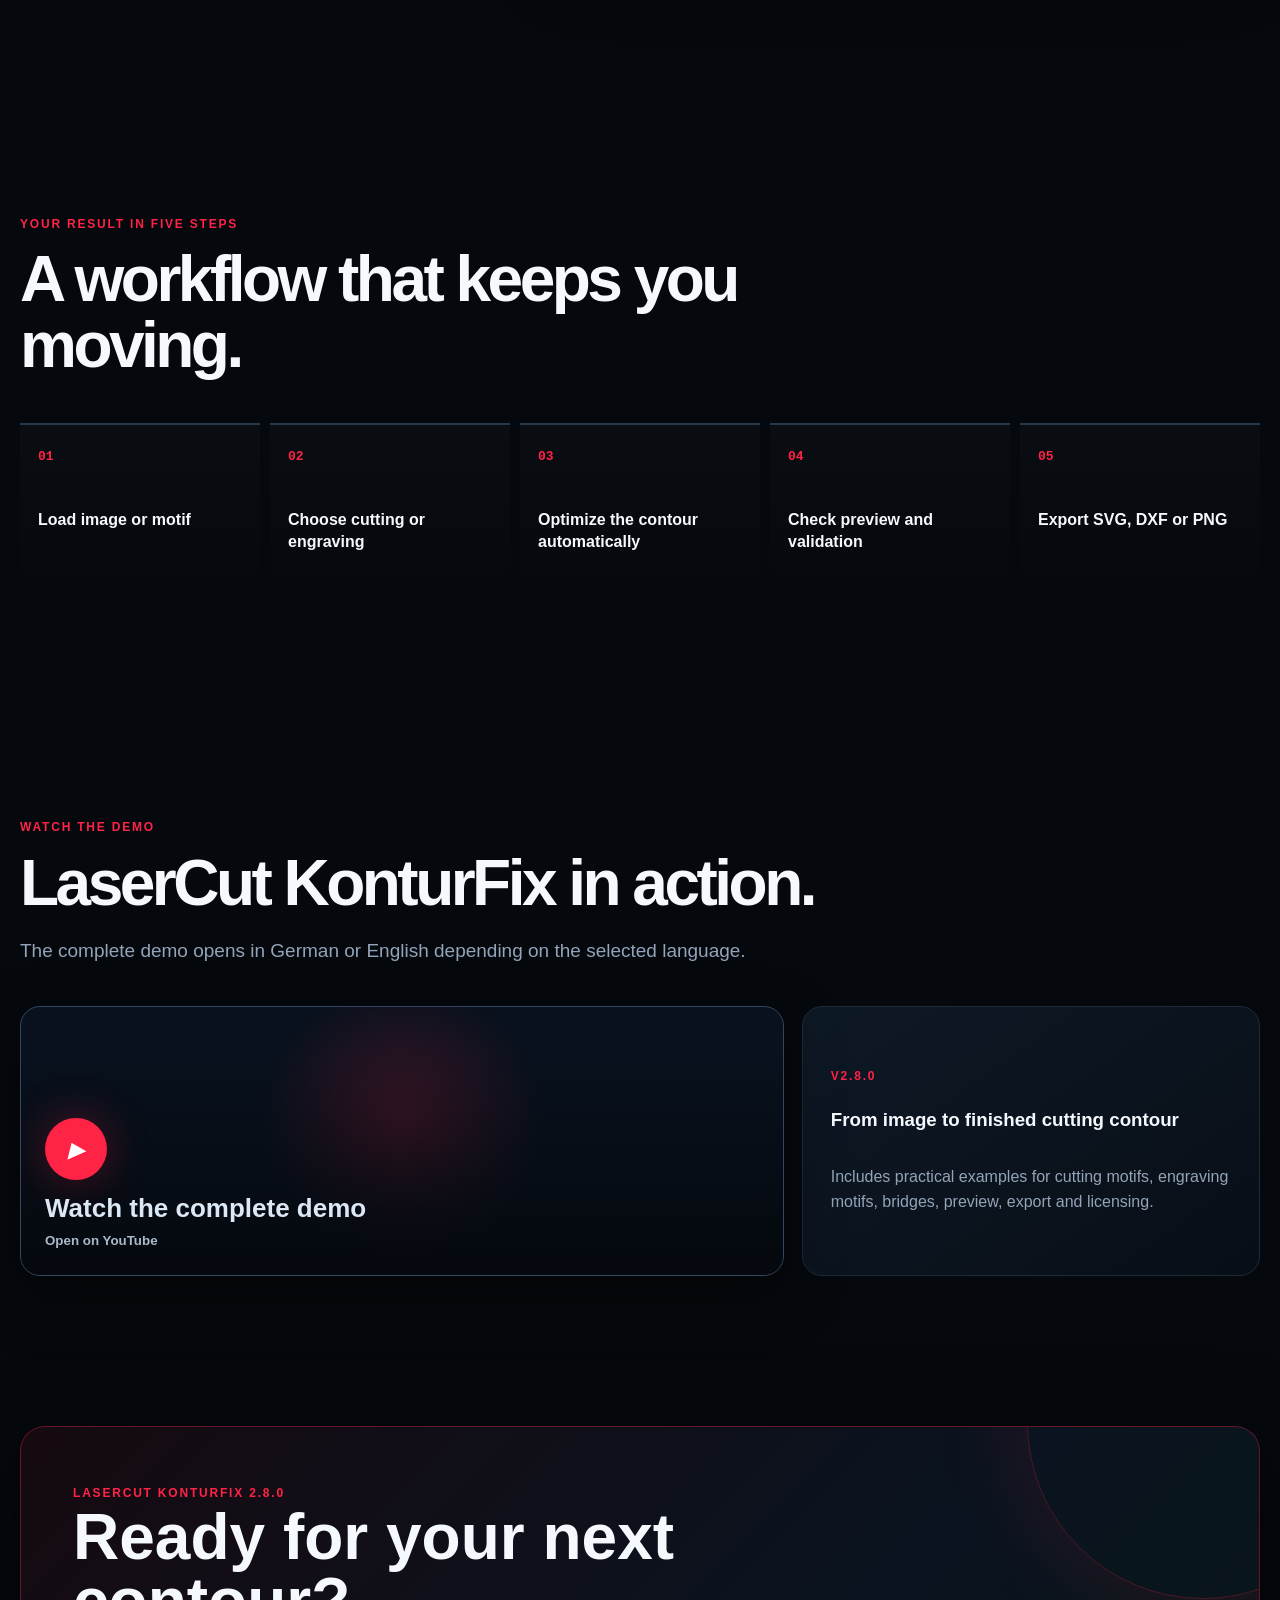
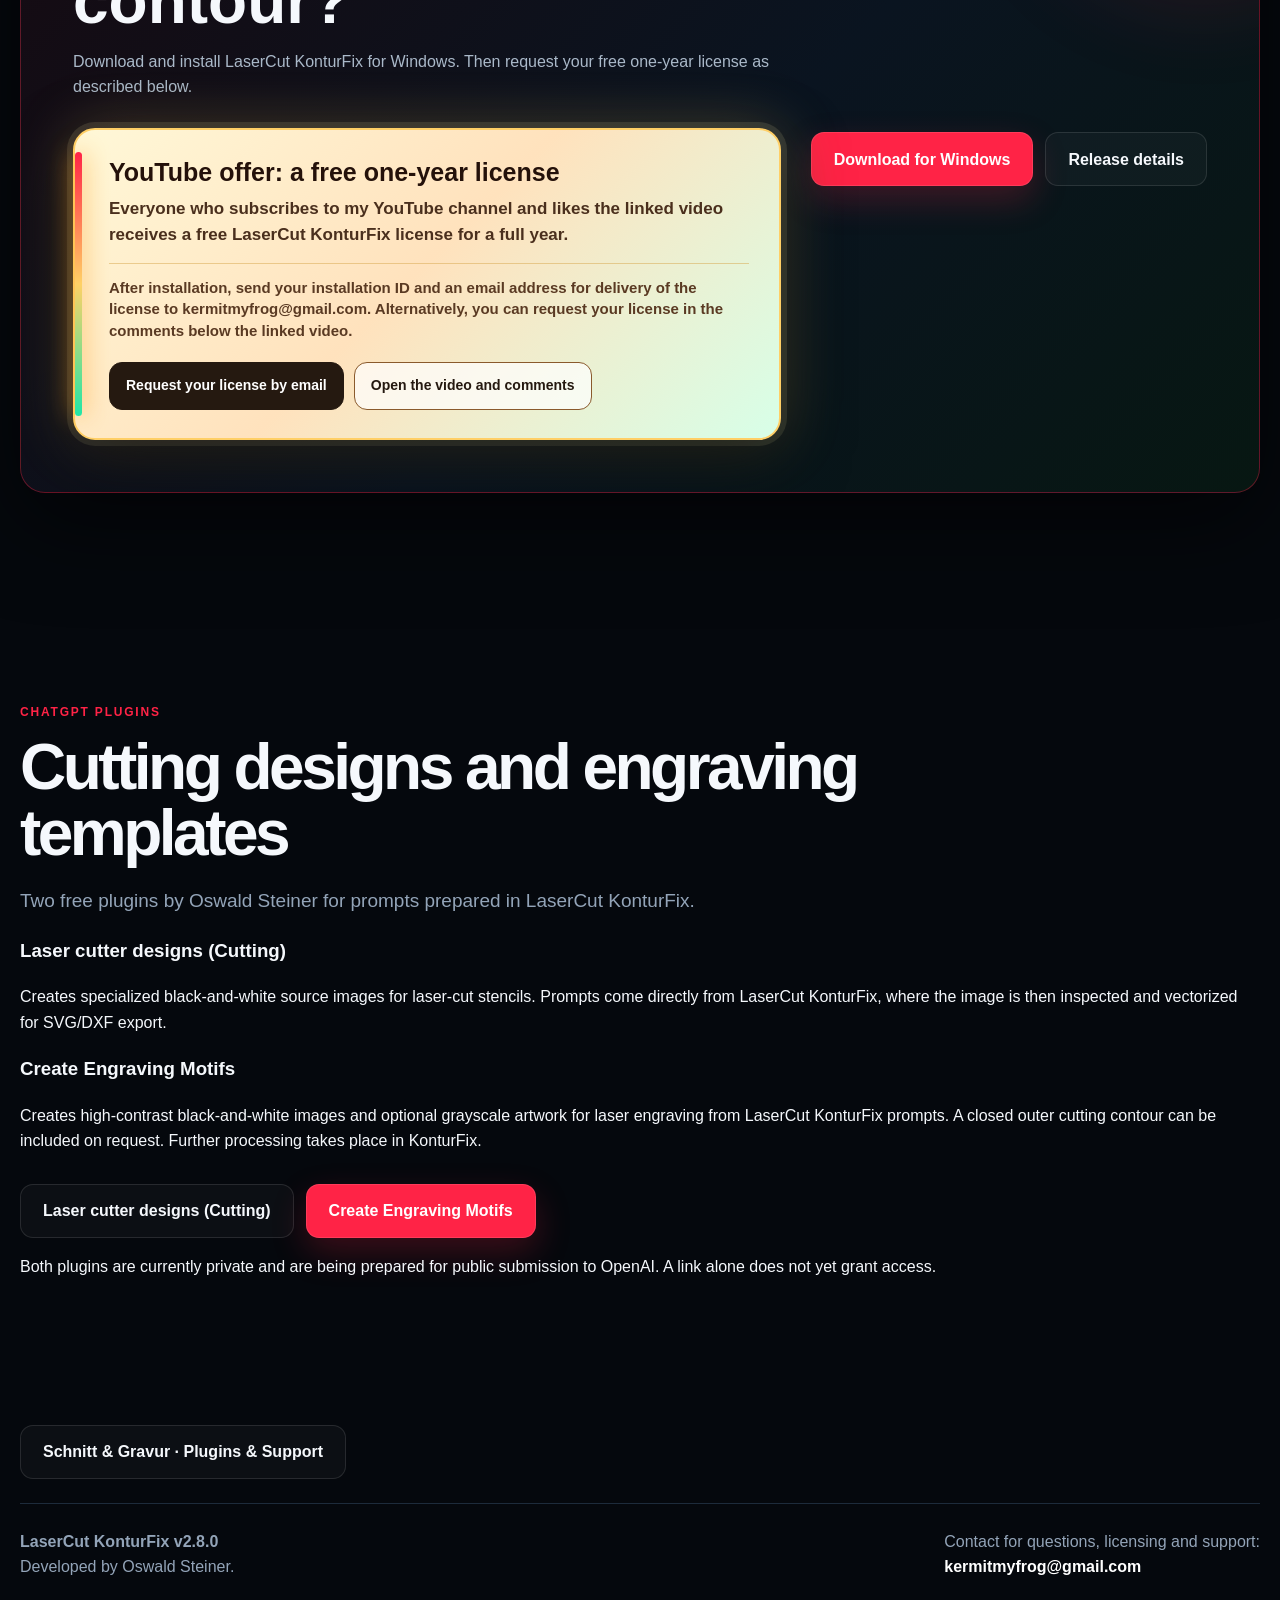
==== commit 832acaae: "Add plugin descriptions in German, English, French, Italian and Spanish" ====
--- a/index.html
+++ b/index.html
@@ -22,16 +22,16 @@
     <section class="section"><div class="wrap"><span class="section-tag" data-t="flowTag">In fünf Schritten zum Ergebnis</span><h2 data-t="flowTitle">Ein Workflow, der dich nicht ausbremst.</h2><div class="workflow"><div class="step"><b>01</b><p data-t="s1">Bild oder Motiv laden</p></div><div class="step"><b>02</b><p data-t="s2">Schnitt oder Gravur wählen</p></div><div class="step"><b>03</b><p data-t="s3">Kontur automatisch optimieren</p></div><div class="step"><b>04</b><p data-t="s4">Vorschau und Prüfung kontrollieren</p></div><div class="step"><b>05</b><p data-t="s5">SVG, DXF oder PNG exportieren</p></div></div></div></section>
     <section class="section" id="videos"><div class="wrap"><span class="section-tag" data-t="videoTag">Demo ansehen</span><h2 data-t="videoTitle">LaserCut KonturFix in Aktion.</h2><p class="section-intro" data-t="videoIntro">Die passende Komplett-Demo öffnet sich je nach Sprache auf Deutsch oder Englisch.</p><div class="videos"><a class="video" id="demoVideo" href="https://youtu.be/WxHOSWlyAEg?si=Y5OIltrgFmVR7KvT" target="_blank" rel="noopener"><span class="video-thumb" id="demoThumb"></span><i class="play">▶</i><strong data-t="v1">Komplette Demo ansehen</strong><small data-t="videoCta">Auf YouTube öffnen</small></a><div class="video-side"><span class="section-tag">V2.8.0</span><h3 data-t="v2">Vom Bild zur fertigen Schnittkontur</h3><p data-t="v3">Mit Praxisbeispielen zu Schnittmotiv, Gravurmotiv, Brücken, Vorschau, Export und Lizenzierung.</p></div></div></div></section>
     <section class="wrap download"><div class="download-grid"><div><span class="section-tag">LASERCUT KONTURFIX 2.8.0</span><h2 data-t="downloadTitle">Bereit für die nächste Kontur?</h2><p data-t="downloadText">Lade LaserCut KonturFix für Windows herunter und installiere das Programm. Fordere anschließend deine kostenlose Jahreslizenz wie unten beschrieben an.</p><div class="pricing-note"><strong data-t="priceTitle">YouTube-Aktion: 1 Jahr kostenlose Lizenz</strong><span data-t="priceText">Jeder, der meinen YouTube-Kanal abonniert und dem verlinkten Video ein Like gibt, erhält eine kostenlose Lizenz für LaserCut KonturFix für ein ganzes Jahr.</span><small data-t="priceOrder">Nach der Installation: Sende deine Installations-ID und eine E-Mail-Adresse für die Zusendung der Lizenz an kermitmyfrog@gmail.com. Alternativ kannst du die Lizenz über die Kommentarfunktion unter dem verlinkten Video anfordern.</small><div class="license-actions"><a class="btn license-email" href="mailto:kermitmyfrog@gmail.com" data-t="licenseEmail">Lizenz per E-Mail anfordern</a><a class="btn license-video" href="https://www.youtube.com/watch?v=CN4RZw7r6N4&amp;t=5s" target="_blank" rel="noopener noreferrer" data-t="licenseVideo">Zum Video und den Kommentaren</a></div></div></div><div class="download-actions"><div class="actions"><a class="btn primary" href="https://github.com/Stoni66/LaserCut_KonturFix-Releases/releases/download/v2.8.0/LaserCut_KonturFix_v2_8_0_multilingual_Setup.exe" data-t="download">Für Windows herunterladen</a><a class="btn ghost" href="https://github.com/Stoni66/LaserCut_KonturFix-Releases/releases/tag/v2.8.0" data-t="notes">Release-Details</a></div><aside class="download-counter" id="downloadCounter" aria-live="polite"><i></i><span id="downloadLabel">Downloads</span><strong id="downloadCount">…</strong></aside></div></div></section>
-  <section class="section" id="plugins"><div class="wrap"><span class="section-tag">ChatGPT Plugins</span><h2>Schnittmotive und Gravurvorlagen</h2><p class="section-intro">Zwei kostenlose Plugins von Oswald Steiner für Prompts aus LaserCut KonturFix. / Two free plugins for prompts prepared in LaserCut KonturFix.</p><div class="actions"><a class="btn ghost" href="plugin.html">Laser cutter designs (Cutting)</a><a class="btn primary" href="engraving-plugin.html">Create Engraving Motifs</a></div><p>Öffentliche Freischaltung wird vorbereitet. / Public availability is being prepared.</p></div></section></main>
+  <section class="section" id="plugins"><div class="wrap"><span class="section-tag">ChatGPT Plugins</span><h2 data-t="pluginTitle">Schnittmotive und Gravurvorlagen</h2><p class="section-intro" data-t="pluginIntro">Zwei kostenlose Plugins von Oswald Steiner für Prompts aus LaserCut KonturFix.</p><h3>Laser cutter designs (Cutting)</h3><p data-t="pluginCut">Erzeugt spezialisierte Schwarz-Weiß-Bilder als Vorlagen für Stencil-Cut-Lasermotive. Der Prompt kommt direkt aus LaserCut KonturFix; dort wird das Bild anschließend geprüft und für SVG/DXF vektorisiert.</p><h3>Create Engraving Motifs</h3><p data-t="pluginEngrave">Erzeugt kontrastreiche Schwarz-Weiß- und auf Wunsch Graustufenbilder für Lasergravuren aus Prompts von LaserCut KonturFix. Optional mit geschlossener äußerer Schnittkontur. Die Weiterverarbeitung erfolgt in KonturFix.</p><div class="actions"><a class="btn ghost" href="plugin.html">Laser cutter designs (Cutting)</a><a class="btn primary" href="engraving-plugin.html">Create Engraving Motifs</a></div><p data-t="pluginStatus">Beide Plugins sind derzeit privat und werden für die öffentliche Einreichung bei OpenAI vorbereitet. Ein Link allein gewährt noch keinen Zugriff.</p></div></section></main>
   <div class="wrap" style="padding:24px 0"><a class="btn ghost" href="plugin.html">Schnitt &amp; Gravur · Plugins &amp; Support</a></div>
   <footer class="wrap contact"><div><strong>LaserCut KonturFix v2.8.0</strong><br><span data-t="made">Developed by Oswald Steiner.</span></div><div><span data-t="support">Kontakt für Fragen, Lizenz und Support:</span><br><a href="mailto:kermitmyfrog@gmail.com">kermitmyfrog@gmail.com</a></div></footer>
   <script>
   const T={
-  de:{licenseEmail:"Lizenz per E-Mail anfordern",licenseVideo:"Zum Video und den Kommentaren",navFeatures:"Funktionen",navNew:"Neu in 2.8",navVideos:"Videos",kicker:"Die neue Generation · v2.8.0",hero:'Vom Bild zur <span class="laser">perfekten Kontur.</span>',lead:"LaserCut KonturFix verwandelt Bilder in saubere, intelligente und geprüfte SVG- oder DXF-Dateien – bereit für deinen Lasercutter.",download:"Für Windows herunterladen",discover:"Neuerungen entdecken",trial:"1 Jahr gratis mit Kanal-Abo + Like",offline:"Offline-Lizenzierung",ready:"✓ Export geprüft",auto:"Auto-Brücken · Auto-Glättung",featureTag:"Präzision trifft Einfachheit",featureTitle:'Alles, was aus einem Motiv eine <span style="color:var(--green)">saubere Schnittdatei</span> macht.',featureIntro:"Von der automatischen Konturerkennung bis zur finalen Exportprüfung arbeitet jeder Schritt nahtlos mit dem nächsten zusammen.",f1h:"Intelligente Konturhierarchie",f1p:"Außenkonturen, Innenlöcher und verschachtelte Formen werden zuverlässig unterschieden und in sinnvoller Reihenfolge ausgegeben.",f2h:"Brücken, die mitdenken",f2p:"Automatische, kollisionsbewusste Brücken mit situationsabhängiger Breite – besonders hilfreich bei Gesichtern und Stencils.",f3h:"Schnitt- und Gravurmotive",f3p:"Zwei klare Workflows erzeugen reine Schnittmotive oder Gravuren mit einer präzisen schneidbaren Außenkontur.",f4h:"Exportprüfung mit Lösungsvorschlag",f4p:"Die Software erkennt problematische Bereiche vor dem Export und erklärt verständlich, wie sie automatisch oder manuell behoben werden können.",f5h:"Volle kreative Kontrolle",f5p:"Brücken manuell setzen und löschen, Änderungen rückgängig machen, Projekte speichern und später exakt weiterbearbeiten.",f6h:"Optimierter Laser-Export",f6p:"Automatische Glättung, drei Qualitätsstufen und farbcodierte Schnittreihenfolge für einen verlässlichen SVG- und DXF-Workflow.",newTag:"Neu in Version 2.8.0",newTitle:"Neue Motivgeneratoren. Klare Vorgaben. Bessere Ausgangsbilder.",c1h:"Promptgenerator für Schnittmotive",c1p:"Erstellt material- und größenabhängige Prompts für zusammenhängende, schneidbare Motive.",c2h:"Promptgenerator für Gravurmotive",c2p:"Optimiert Stil, Kontrast und Graustufen für materialgerechte Gravurvorlagen.",c3h:"Exportprüfung und Reparatur",c3p:"Findet Fehler und bietet konkrete Lösungen.",c4h:"Rückgängig und Wiederholen",c4p:"Sicher experimentieren mit bis zu 20 Zuständen.",c5h:"Projektdateien",c5p:"Komplette Arbeit als .lkfproj sichern.",c6h:"Sichere Offline-Lizenz",c6p:"Digital signiert mit Ed25519 – ohne Internetzwang.",flowTag:"In fünf Schritten zum Ergebnis",flowTitle:"Ein Workflow, der dich nicht ausbremst.",s1:"Bild oder Motiv laden",s2:"Schnitt oder Gravur wählen",s3:"Kontur automatisch optimieren",s4:"Vorschau und Prüfung kontrollieren",s5:"SVG, DXF oder PNG exportieren",videoTag:"Demo ansehen",videoTitle:"LaserCut KonturFix in Aktion.",videoIntro:"Die passende Komplett-Demo öffnet sich je nach Sprache auf Deutsch oder Englisch.",v1:"Komplette Demo ansehen",v2:"Vom Bild zur fertigen Schnittkontur",v3:"Mit Praxisbeispielen zu Schnittmotiv, Gravurmotiv, Brücken, Vorschau, Export und Lizenzierung.",videoCta:"Auf YouTube öffnen",downloadTitle:"Bereit für die nächste Kontur?",downloadText:"Lade LaserCut KonturFix für Windows herunter und installiere das Programm. Fordere anschließend deine kostenlose Jahreslizenz wie unten beschrieben an.",priceTitle:"YouTube-Aktion: 1 Jahr kostenlose Lizenz",priceText:"Jeder, der meinen YouTube-Kanal abonniert und dem verlinkten Video ein Like gibt, erhält eine kostenlose Lizenz für LaserCut KonturFix für ein ganzes Jahr.",priceOrder:"Nach der Installation: Sende deine Installations-ID und eine E-Mail-Adresse für die Zusendung der Lizenz an kermitmyfrog@gmail.com. Alternativ kannst du die Lizenz über die Kommentarfunktion unter dem verlinkten Video anfordern.",notes:"Release-Details",made:"Developed by Oswald Steiner.",support:"Kontakt für Fragen, Lizenz und Support:"},
-  en:{licenseEmail:"Request your license by email",licenseVideo:"Open the video and comments",navFeatures:"Features",navNew:"New in 2.8",navVideos:"Videos",kicker:"The new generation · v2.8.0",hero:'From image to <span class="laser">perfect contour.</span>',lead:"LaserCut KonturFix turns images into clean, intelligent and validated SVG or DXF files – ready for your laser cutter.",download:"Download for Windows",discover:"Discover what’s new",trial:"1 year free with a subscription + like",offline:"Offline licensing",ready:"✓ Export validated",auto:"Auto bridges · Auto smoothing",featureTag:"Precision meets simplicity",featureTitle:'Everything that turns a motif into a <span style="color:var(--green)">clean cutting file</span>.',featureIntro:"From automatic contour detection to final export validation, every step works seamlessly with the next.",f1h:"Intelligent contour hierarchy",f1p:"Outer contours, inner holes and nested shapes are reliably distinguished and output in a logical order.",f2h:"Bridges that think ahead",f2p:"Automatic, collision-aware bridges with situation-dependent width – especially helpful for faces and stencils.",f3h:"Cutting and engraving motifs",f3p:"Two clear workflows create pure cutting motifs or engravings with a precise cuttable outer contour.",f4h:"Export validation with solutions",f4p:"The software detects problematic areas before export and clearly explains how to fix them automatically or manually.",f5h:"Full creative control",f5p:"Place and delete bridges manually, undo changes, save projects and continue editing later without losing work.",f6h:"Optimized laser export",f6p:"Automatic smoothing, three quality levels and color-coded cutting order for reliable SVG and DXF workflows.",newTag:"New in version 2.8.0",newTitle:"New motif generators. Clear specifications. Better source images.",c1h:"Cutting motif prompt generator",c1p:"Creates material- and size-aware prompts for connected, cuttable motifs.",c2h:"Engraving motif prompt generator",c2p:"Optimizes style, contrast and grayscale values for material-specific engraving artwork.",c3h:"Export validation and repair",c3p:"Finds issues and offers specific solutions.",c4h:"Undo and redo",c4p:"Experiment safely with up to 20 states.",c5h:"Project files",c5p:"Save the complete job as .lkfproj.",c6h:"Secure offline license",c6p:"Digitally signed with Ed25519 – no internet required.",flowTag:"Your result in five steps",flowTitle:"A workflow that keeps you moving.",s1:"Load image or motif",s2:"Choose cutting or engraving",s3:"Optimize the contour automatically",s4:"Check preview and validation",s5:"Export SVG, DXF or PNG",videoTag:"Watch the demo",videoTitle:"LaserCut KonturFix in action.",videoIntro:"The complete demo opens in German or English depending on the selected language.",v1:"Watch the complete demo",v2:"From image to finished cutting contour",v3:"Includes practical examples for cutting motifs, engraving motifs, bridges, preview, export and licensing.",videoCta:"Open on YouTube",downloadTitle:"Ready for your next contour?",downloadText:"Download and install LaserCut KonturFix for Windows. Then request your free one-year license as described below.",priceTitle:"YouTube offer: a free one-year license",priceText:"Everyone who subscribes to my YouTube channel and likes the linked video receives a free LaserCut KonturFix license for a full year.",priceOrder:"After installation, send your installation ID and an email address for delivery of the license to kermitmyfrog@gmail.com. Alternatively, you can request your license in the comments below the linked video.",notes:"Release details",made:"Developed by Oswald Steiner.",support:"Contact for questions, licensing and support:"},
-  fr:{licenseEmail:"Demander la licence par e-mail",licenseVideo:"Voir la vidéo et les commentaires",navFeatures:"Fonctions",navNew:"Nouveautés 2.8",navVideos:"Vidéos",kicker:"La nouvelle génération · v2.8.0",hero:'De l’image au <span class="laser">contour parfait.</span>',lead:"LaserCut KonturFix transforme les images en fichiers SVG ou DXF propres, intelligents et vérifiés – prêts pour votre découpeuse laser.",download:"Télécharger pour Windows",discover:"Découvrir les nouveautés",trial:"1 an gratuit avec abonnement à la chaîne + J’aime",offline:"Licence hors ligne",ready:"✓ Export vérifié",auto:"Ponts auto · Lissage auto",featureTag:"La précision en toute simplicité",featureTitle:'Tout ce qui transforme un motif en <span style="color:var(--green)">fichier de découpe propre</span>.',featureIntro:"De la détection automatique des contours au contrôle final de l’export, chaque étape s’enchaîne parfaitement.",f1h:"Hiérarchie intelligente des contours",f1p:"Les contours extérieurs, trous intérieurs et formes imbriquées sont distingués de façon fiable et exportés dans un ordre logique.",f2h:"Des ponts qui anticipent",f2p:"Ponts automatiques tenant compte des collisions, avec une largeur adaptée à la situation – idéal pour les visages et pochoirs.",f3h:"Motifs de découpe et gravure",f3p:"Deux flux clairs créent des motifs de découpe ou des gravures avec un contour extérieur découpable précis.",f4h:"Contrôle d’export avec solutions",f4p:"Le logiciel détecte les zones problématiques avant l’export et explique clairement comment les corriger.",f5h:"Contrôle créatif complet",f5p:"Placez ou supprimez des ponts, annulez les changements, enregistrez vos projets et reprenez-les plus tard.",f6h:"Export laser optimisé",f6p:"Lissage automatique, trois niveaux de qualité et ordre de découpe codé par couleur pour SVG et DXF.",newTag:"Nouveau dans la version 2.8.0",newTitle:"Nouveaux générateurs de motifs. Consignes claires. Meilleures images sources.",c1h:"Générateur de prompts pour motifs de découpe",c1p:"Crée des prompts adaptés au matériau et aux dimensions pour des motifs continus et découpables.",c2h:"Générateur de prompts pour motifs de gravure",c2p:"Optimise le style, le contraste et les niveaux de gris selon le matériau de gravure.",c3h:"Contrôle et réparation de l’export",c3p:"Détecte les erreurs et propose des solutions.",c4h:"Annuler et rétablir",c4p:"Expérimentez avec jusqu’à 20 états.",c5h:"Fichiers de projet",c5p:"Enregistrez le travail complet en .lkfproj.",c6h:"Licence hors ligne sécurisée",c6p:"Signature numérique Ed25519, sans connexion obligatoire.",flowTag:"Le résultat en cinq étapes",flowTitle:"Un flux de travail qui ne vous ralentit pas.",s1:"Charger une image ou un motif",s2:"Choisir découpe ou gravure",s3:"Optimiser automatiquement le contour",s4:"Contrôler l’aperçu et la validation",s5:"Exporter en SVG, DXF ou PNG",videoTag:"Watch the demo",videoTitle:"LaserCut KonturFix in action.",videoIntro:"The complete demo opens in German or English depending on the selected language.",v1:"Watch the complete demo",v2:"From image to finished cutting contour",v3:"Includes practical examples for cutting motifs, engraving motifs, bridges, preview, export and licensing.",videoCta:"Open on YouTube",downloadTitle:"Prêt pour votre prochain contour ?",downloadText:"Téléchargez et installez LaserCut KonturFix pour Windows. Demandez ensuite votre licence gratuite d’un an en suivant les indications ci-dessous.",priceTitle:"Offre YouTube : une licence gratuite pendant un an",priceText:"Toute personne qui s’abonne à ma chaîne YouTube et met un J’aime à la vidéo indiquée reçoit une licence gratuite de LaserCut KonturFix pour une année entière.",priceOrder:"Après l’installation, envoyez votre identifiant d’installation et une adresse e-mail pour recevoir la licence à kermitmyfrog@gmail.com. Vous pouvez également demander votre licence dans les commentaires sous la vidéo indiquée.",notes:"Détails de la version",made:"Developed by Oswald Steiner.",support:"Contact pour questions, licence et assistance :"},
-  it:{licenseEmail:"Richiedi la licenza via e-mail",licenseVideo:"Apri il video e i commenti",navFeatures:"Funzioni",navNew:"Novità 2.8",navVideos:"Video",kicker:"La nuova generazione · v2.8.0",hero:'Dall’immagine al <span class="laser">contorno perfetto.</span>',lead:"LaserCut KonturFix trasforma le immagini in file SVG o DXF puliti, intelligenti e verificati, pronti per il tuo laser cutter.",download:"Scarica per Windows",discover:"Scopri le novità",trial:"1 anno gratis con iscrizione al canale + Mi piace",offline:"Licenza offline",ready:"✓ Esportazione verificata",auto:"Ponti auto · Smussatura auto",featureTag:"La precisione incontra la semplicità",featureTitle:'Tutto ciò che trasforma un motivo in un <span style="color:var(--green)">file di taglio pulito</span>.',featureIntro:"Dal rilevamento automatico dei contorni al controllo finale dell’esportazione, ogni fase funziona in perfetta armonia.",f1h:"Gerarchia intelligente dei contorni",f1p:"Contorni esterni, fori interni e forme annidate vengono distinti in modo affidabile ed esportati nell’ordine corretto.",f2h:"Ponti che ragionano",f2p:"Ponti automatici sensibili alle collisioni e con larghezza adatta alla situazione, ideali per volti e stencil.",f3h:"Motivi di taglio e incisione",f3p:"Due flussi chiari creano motivi di taglio o incisioni con un preciso contorno esterno tagliabile.",f4h:"Controllo export con soluzioni",f4p:"Il software rileva le aree problematiche prima dell’esportazione e spiega chiaramente come correggerle.",f5h:"Pieno controllo creativo",f5p:"Inserisci ed elimina ponti, annulla modifiche, salva progetti e riprendi il lavoro in seguito.",f6h:"Esportazione laser ottimizzata",f6p:"Smussatura automatica, tre livelli di qualità e ordine di taglio a colori per SVG e DXF affidabili.",newTag:"Novità della versione 2.8.0",newTitle:"Nuovi generatori di motivi. Indicazioni chiare. Immagini sorgente migliori.",c1h:"Generatore di prompt per motivi di taglio",c1p:"Crea prompt basati su materiale e dimensioni per motivi continui e tagliabili.",c2h:"Generatore di prompt per motivi di incisione",c2p:"Ottimizza stile, contrasto e livelli di grigio per il materiale da incidere.",c3h:"Controllo e riparazione export",c3p:"Trova problemi e propone soluzioni concrete.",c4h:"Annulla e ripristina",c4p:"Sperimenta in sicurezza con fino a 20 stati.",c5h:"File di progetto",c5p:"Salva il lavoro completo come .lkfproj.",c6h:"Licenza offline sicura",c6p:"Firmata digitalmente con Ed25519, senza obbligo di internet.",flowTag:"Il risultato in cinque passaggi",flowTitle:"Un flusso di lavoro che non ti rallenta.",s1:"Carica immagine o motivo",s2:"Scegli taglio o incisione",s3:"Ottimizza automaticamente il contorno",s4:"Controlla anteprima e verifica",s5:"Esporta SVG, DXF o PNG",videoTag:"Watch the demo",videoTitle:"LaserCut KonturFix in action.",videoIntro:"The complete demo opens in German or English depending on the selected language.",v1:"Watch the complete demo",v2:"From image to finished cutting contour",v3:"Includes practical examples for cutting motifs, engraving motifs, bridges, preview, export and licensing.",videoCta:"Open on YouTube",downloadTitle:"Pronto per il prossimo contorno?",downloadText:"Scarica e installa LaserCut KonturFix per Windows. Poi richiedi la tua licenza gratuita di un anno seguendo le indicazioni qui sotto.",priceTitle:"Offerta YouTube: licenza gratuita per un anno",priceText:"Chiunque si iscriva al mio canale YouTube e metta Mi piace al video indicato riceverà una licenza gratuita di LaserCut KonturFix per un anno intero.",priceOrder:"Dopo l’installazione, invia il tuo ID di installazione e un indirizzo e-mail a cui ricevere la licenza a kermitmyfrog@gmail.com. In alternativa, puoi richiedere la licenza nei commenti sotto il video indicato.",notes:"Dettagli della versione",made:"Developed by Oswald Steiner.",support:"Contatto per domande, licenza e assistenza:"},
-  es:{licenseEmail:"Solicitar la licencia por correo",licenseVideo:"Abrir el vídeo y los comentarios",navFeatures:"Funciones",navNew:"Novedades 2.8",navVideos:"Vídeos",kicker:"La nueva generación · v2.8.0",hero:'De la imagen al <span class="laser">contorno perfecto.</span>',lead:"LaserCut KonturFix transforma imágenes en archivos SVG o DXF limpios, inteligentes y verificados, listos para tu cortadora láser.",download:"Descargar para Windows",discover:"Descubrir novedades",trial:"1 año gratis con suscripción al canal + Me gusta",offline:"Licencia sin conexión",ready:"✓ Exportación verificada",auto:"Puentes auto · Suavizado auto",featureTag:"Precisión y sencillez",featureTitle:'Todo lo que convierte un motivo en un <span style="color:var(--green)">archivo de corte limpio</span>.',featureIntro:"Desde la detección automática de contornos hasta la revisión final de exportación, cada paso funciona perfectamente con el siguiente.",f1h:"Jerarquía inteligente de contornos",f1p:"Los contornos exteriores, agujeros interiores y formas anidadas se distinguen con precisión y se exportan en un orden lógico.",f2h:"Puentes que piensan",f2p:"Puentes automáticos sensibles a colisiones y con ancho adaptado a la situación, especialmente útiles en caras y plantillas.",f3h:"Motivos de corte y grabado",f3p:"Dos flujos claros crean motivos de corte o grabados con un contorno exterior cortable y preciso.",f4h:"Revisión de exportación con soluciones",f4p:"El software detecta zonas problemáticas antes de exportar y explica claramente cómo corregirlas.",f5h:"Control creativo total",f5p:"Coloca y elimina puentes, deshaz cambios, guarda proyectos y continúa el trabajo más tarde.",f6h:"Exportación láser optimizada",f6p:"Suavizado automático, tres niveles de calidad y orden de corte por colores para SVG y DXF fiables.",newTag:"Novedades de la versión 2.8.0",newTitle:"Nuevos generadores de motivos. Indicaciones claras. Mejores imágenes de origen.",c1h:"Generador de prompts para motivos de corte",c1p:"Crea prompts según el material y las dimensiones para motivos conectados y cortables.",c2h:"Generador de prompts para motivos de grabado",c2p:"Optimiza el estilo, el contraste y los grises para el material de grabado.",c3h:"Revisión y reparación de exportación",c3p:"Encuentra problemas y ofrece soluciones concretas.",c4h:"Deshacer y rehacer",c4p:"Experimenta con seguridad hasta en 20 estados.",c5h:"Archivos de proyecto",c5p:"Guarda el trabajo completo como .lkfproj.",c6h:"Licencia offline segura",c6p:"Firmada digitalmente con Ed25519, sin conexión obligatoria.",flowTag:"Tu resultado en cinco pasos",flowTitle:"Un flujo de trabajo que no te frena.",s1:"Cargar imagen o motivo",s2:"Elegir corte o grabado",s3:"Optimizar el contorno automáticamente",s4:"Comprobar vista previa y validación",s5:"Exportar SVG, DXF o PNG",videoTag:"Watch the demo",videoTitle:"LaserCut KonturFix in action.",videoIntro:"The complete demo opens in German or English depending on the selected language.",v1:"Watch the complete demo",v2:"From image to finished cutting contour",v3:"Includes practical examples for cutting motifs, engraving motifs, bridges, preview, export and licensing.",videoCta:"Open on YouTube",downloadTitle:"¿Listo para tu próximo contorno?",downloadText:"Descarga e instala LaserCut KonturFix para Windows. Después, solicita tu licencia gratuita de un año siguiendo las indicaciones de abajo.",priceTitle:"Oferta de YouTube: licencia gratuita durante un año",priceText:"Todas las personas que se suscriban a mi canal de YouTube y den Me gusta al vídeo enlazado recibirán una licencia gratuita de LaserCut KonturFix para un año completo.",priceOrder:"Después de la instalación, envía tu ID de instalación y una dirección de correo electrónico para recibir la licencia a kermitmyfrog@gmail.com. También puedes solicitarla en los comentarios del vídeo enlazado.",notes:"Detalles de la versión",made:"Developed by Oswald Steiner.",support:"Contacto para preguntas, licencia y soporte:"}
+  de:{pluginTitle:"Schnittmotive und Gravurvorlagen",pluginIntro:"Zwei kostenlose Plugins von Oswald Steiner für Prompts aus LaserCut KonturFix.",pluginCut:"Erzeugt spezialisierte Schwarz-Weiß-Bilder als Vorlagen für Stencil-Cut-Lasermotive. Der Prompt kommt direkt aus LaserCut KonturFix; dort wird das Bild anschließend geprüft und für SVG/DXF vektorisiert.",pluginEngrave:"Erzeugt kontrastreiche Schwarz-Weiß- und auf Wunsch Graustufenbilder für Lasergravuren aus Prompts von LaserCut KonturFix. Optional mit geschlossener äußerer Schnittkontur. Die Weiterverarbeitung erfolgt in KonturFix.",pluginStatus:"Beide Plugins sind derzeit privat und werden für die öffentliche Einreichung bei OpenAI vorbereitet. Ein Link allein gewährt noch keinen Zugriff.",licenseEmail:"Lizenz per E-Mail anfordern",licenseVideo:"Zum Video und den Kommentaren",navFeatures:"Funktionen",navNew:"Neu in 2.8",navVideos:"Videos",kicker:"Die neue Generation · v2.8.0",hero:'Vom Bild zur <span class="laser">perfekten Kontur.</span>',lead:"LaserCut KonturFix verwandelt Bilder in saubere, intelligente und geprüfte SVG- oder DXF-Dateien – bereit für deinen Lasercutter.",download:"Für Windows herunterladen",discover:"Neuerungen entdecken",trial:"1 Jahr gratis mit Kanal-Abo + Like",offline:"Offline-Lizenzierung",ready:"✓ Export geprüft",auto:"Auto-Brücken · Auto-Glättung",featureTag:"Präzision trifft Einfachheit",featureTitle:'Alles, was aus einem Motiv eine <span style="color:var(--green)">saubere Schnittdatei</span> macht.',featureIntro:"Von der automatischen Konturerkennung bis zur finalen Exportprüfung arbeitet jeder Schritt nahtlos mit dem nächsten zusammen.",f1h:"Intelligente Konturhierarchie",f1p:"Außenkonturen, Innenlöcher und verschachtelte Formen werden zuverlässig unterschieden und in sinnvoller Reihenfolge ausgegeben.",f2h:"Brücken, die mitdenken",f2p:"Automatische, kollisionsbewusste Brücken mit situationsabhängiger Breite – besonders hilfreich bei Gesichtern und Stencils.",f3h:"Schnitt- und Gravurmotive",f3p:"Zwei klare Workflows erzeugen reine Schnittmotive oder Gravuren mit einer präzisen schneidbaren Außenkontur.",f4h:"Exportprüfung mit Lösungsvorschlag",f4p:"Die Software erkennt problematische Bereiche vor dem Export und erklärt verständlich, wie sie automatisch oder manuell behoben werden können.",f5h:"Volle kreative Kontrolle",f5p:"Brücken manuell setzen und löschen, Änderungen rückgängig machen, Projekte speichern und später exakt weiterbearbeiten.",f6h:"Optimierter Laser-Export",f6p:"Automatische Glättung, drei Qualitätsstufen und farbcodierte Schnittreihenfolge für einen verlässlichen SVG- und DXF-Workflow.",newTag:"Neu in Version 2.8.0",newTitle:"Neue Motivgeneratoren. Klare Vorgaben. Bessere Ausgangsbilder.",c1h:"Promptgenerator für Schnittmotive",c1p:"Erstellt material- und größenabhängige Prompts für zusammenhängende, schneidbare Motive.",c2h:"Promptgenerator für Gravurmotive",c2p:"Optimiert Stil, Kontrast und Graustufen für materialgerechte Gravurvorlagen.",c3h:"Exportprüfung und Reparatur",c3p:"Findet Fehler und bietet konkrete Lösungen.",c4h:"Rückgängig und Wiederholen",c4p:"Sicher experimentieren mit bis zu 20 Zuständen.",c5h:"Projektdateien",c5p:"Komplette Arbeit als .lkfproj sichern.",c6h:"Sichere Offline-Lizenz",c6p:"Digital signiert mit Ed25519 – ohne Internetzwang.",flowTag:"In fünf Schritten zum Ergebnis",flowTitle:"Ein Workflow, der dich nicht ausbremst.",s1:"Bild oder Motiv laden",s2:"Schnitt oder Gravur wählen",s3:"Kontur automatisch optimieren",s4:"Vorschau und Prüfung kontrollieren",s5:"SVG, DXF oder PNG exportieren",videoTag:"Demo ansehen",videoTitle:"LaserCut KonturFix in Aktion.",videoIntro:"Die passende Komplett-Demo öffnet sich je nach Sprache auf Deutsch oder Englisch.",v1:"Komplette Demo ansehen",v2:"Vom Bild zur fertigen Schnittkontur",v3:"Mit Praxisbeispielen zu Schnittmotiv, Gravurmotiv, Brücken, Vorschau, Export und Lizenzierung.",videoCta:"Auf YouTube öffnen",downloadTitle:"Bereit für die nächste Kontur?",downloadText:"Lade LaserCut KonturFix für Windows herunter und installiere das Programm. Fordere anschließend deine kostenlose Jahreslizenz wie unten beschrieben an.",priceTitle:"YouTube-Aktion: 1 Jahr kostenlose Lizenz",priceText:"Jeder, der meinen YouTube-Kanal abonniert und dem verlinkten Video ein Like gibt, erhält eine kostenlose Lizenz für LaserCut KonturFix für ein ganzes Jahr.",priceOrder:"Nach der Installation: Sende deine Installations-ID und eine E-Mail-Adresse für die Zusendung der Lizenz an kermitmyfrog@gmail.com. Alternativ kannst du die Lizenz über die Kommentarfunktion unter dem verlinkten Video anfordern.",notes:"Release-Details",made:"Developed by Oswald Steiner.",support:"Kontakt für Fragen, Lizenz und Support:"},
+  en:{pluginTitle:"Cutting designs and engraving templates",pluginIntro:"Two free plugins by Oswald Steiner for prompts prepared in LaserCut KonturFix.",pluginCut:"Creates specialized black-and-white source images for laser-cut stencils. Prompts come directly from LaserCut KonturFix, where the image is then inspected and vectorized for SVG/DXF export.",pluginEngrave:"Creates high-contrast black-and-white images and optional grayscale artwork for laser engraving from LaserCut KonturFix prompts. A closed outer cutting contour can be included on request. Further processing takes place in KonturFix.",pluginStatus:"Both plugins are currently private and are being prepared for public submission to OpenAI. A link alone does not yet grant access.",licenseEmail:"Request your license by email",licenseVideo:"Open the video and comments",navFeatures:"Features",navNew:"New in 2.8",navVideos:"Videos",kicker:"The new generation · v2.8.0",hero:'From image to <span class="laser">perfect contour.</span>',lead:"LaserCut KonturFix turns images into clean, intelligent and validated SVG or DXF files – ready for your laser cutter.",download:"Download for Windows",discover:"Discover what’s new",trial:"1 year free with a subscription + like",offline:"Offline licensing",ready:"✓ Export validated",auto:"Auto bridges · Auto smoothing",featureTag:"Precision meets simplicity",featureTitle:'Everything that turns a motif into a <span style="color:var(--green)">clean cutting file</span>.',featureIntro:"From automatic contour detection to final export validation, every step works seamlessly with the next.",f1h:"Intelligent contour hierarchy",f1p:"Outer contours, inner holes and nested shapes are reliably distinguished and output in a logical order.",f2h:"Bridges that think ahead",f2p:"Automatic, collision-aware bridges with situation-dependent width – especially helpful for faces and stencils.",f3h:"Cutting and engraving motifs",f3p:"Two clear workflows create pure cutting motifs or engravings with a precise cuttable outer contour.",f4h:"Export validation with solutions",f4p:"The software detects problematic areas before export and clearly explains how to fix them automatically or manually.",f5h:"Full creative control",f5p:"Place and delete bridges manually, undo changes, save projects and continue editing later without losing work.",f6h:"Optimized laser export",f6p:"Automatic smoothing, three quality levels and color-coded cutting order for reliable SVG and DXF workflows.",newTag:"New in version 2.8.0",newTitle:"New motif generators. Clear specifications. Better source images.",c1h:"Cutting motif prompt generator",c1p:"Creates material- and size-aware prompts for connected, cuttable motifs.",c2h:"Engraving motif prompt generator",c2p:"Optimizes style, contrast and grayscale values for material-specific engraving artwork.",c3h:"Export validation and repair",c3p:"Finds issues and offers specific solutions.",c4h:"Undo and redo",c4p:"Experiment safely with up to 20 states.",c5h:"Project files",c5p:"Save the complete job as .lkfproj.",c6h:"Secure offline license",c6p:"Digitally signed with Ed25519 – no internet required.",flowTag:"Your result in five steps",flowTitle:"A workflow that keeps you moving.",s1:"Load image or motif",s2:"Choose cutting or engraving",s3:"Optimize the contour automatically",s4:"Check preview and validation",s5:"Export SVG, DXF or PNG",videoTag:"Watch the demo",videoTitle:"LaserCut KonturFix in action.",videoIntro:"The complete demo opens in German or English depending on the selected language.",v1:"Watch the complete demo",v2:"From image to finished cutting contour",v3:"Includes practical examples for cutting motifs, engraving motifs, bridges, preview, export and licensing.",videoCta:"Open on YouTube",downloadTitle:"Ready for your next contour?",downloadText:"Download and install LaserCut KonturFix for Windows. Then request your free one-year license as described below.",priceTitle:"YouTube offer: a free one-year license",priceText:"Everyone who subscribes to my YouTube channel and likes the linked video receives a free LaserCut KonturFix license for a full year.",priceOrder:"After installation, send your installation ID and an email address for delivery of the license to kermitmyfrog@gmail.com. Alternatively, you can request your license in the comments below the linked video.",notes:"Release details",made:"Developed by Oswald Steiner.",support:"Contact for questions, licensing and support:"},
+  fr:{pluginTitle:"Motifs de découpe et modèles de gravure",pluginIntro:"Deux plugins gratuits d’Oswald Steiner pour les prompts préparés dans LaserCut KonturFix.",pluginCut:"Crée des images spécialisées en noir et blanc servant de modèles pour des pochoirs découpés au laser. Le prompt provient directement de LaserCut KonturFix, où l’image est ensuite vérifiée et vectorisée pour l’export SVG/DXF.",pluginEngrave:"Crée des images contrastées en noir et blanc et, sur demande, en niveaux de gris pour la gravure laser, à partir de prompts de LaserCut KonturFix. Un contour extérieur fermé pour la découpe peut être ajouté sur demande. Le traitement se poursuit dans KonturFix.",pluginStatus:"Les deux plugins sont actuellement privés et sont en préparation pour une soumission publique à OpenAI. Un lien seul ne donne pas encore accès.",licenseEmail:"Demander la licence par e-mail",licenseVideo:"Voir la vidéo et les commentaires",navFeatures:"Fonctions",navNew:"Nouveautés 2.8",navVideos:"Vidéos",kicker:"La nouvelle génération · v2.8.0",hero:'De l’image au <span class="laser">contour parfait.</span>',lead:"LaserCut KonturFix transforme les images en fichiers SVG ou DXF propres, intelligents et vérifiés – prêts pour votre découpeuse laser.",download:"Télécharger pour Windows",discover:"Découvrir les nouveautés",trial:"1 an gratuit avec abonnement à la chaîne + J’aime",offline:"Licence hors ligne",ready:"✓ Export vérifié",auto:"Ponts auto · Lissage auto",featureTag:"La précision en toute simplicité",featureTitle:'Tout ce qui transforme un motif en <span style="color:var(--green)">fichier de découpe propre</span>.',featureIntro:"De la détection automatique des contours au contrôle final de l’export, chaque étape s’enchaîne parfaitement.",f1h:"Hiérarchie intelligente des contours",f1p:"Les contours extérieurs, trous intérieurs et formes imbriquées sont distingués de façon fiable et exportés dans un ordre logique.",f2h:"Des ponts qui anticipent",f2p:"Ponts automatiques tenant compte des collisions, avec une largeur adaptée à la situation – idéal pour les visages et pochoirs.",f3h:"Motifs de découpe et gravure",f3p:"Deux flux clairs créent des motifs de découpe ou des gravures avec un contour extérieur découpable précis.",f4h:"Contrôle d’export avec solutions",f4p:"Le logiciel détecte les zones problématiques avant l’export et explique clairement comment les corriger.",f5h:"Contrôle créatif complet",f5p:"Placez ou supprimez des ponts, annulez les changements, enregistrez vos projets et reprenez-les plus tard.",f6h:"Export laser optimisé",f6p:"Lissage automatique, trois niveaux de qualité et ordre de découpe codé par couleur pour SVG et DXF.",newTag:"Nouveau dans la version 2.8.0",newTitle:"Nouveaux générateurs de motifs. Consignes claires. Meilleures images sources.",c1h:"Générateur de prompts pour motifs de découpe",c1p:"Crée des prompts adaptés au matériau et aux dimensions pour des motifs continus et découpables.",c2h:"Générateur de prompts pour motifs de gravure",c2p:"Optimise le style, le contraste et les niveaux de gris selon le matériau de gravure.",c3h:"Contrôle et réparation de l’export",c3p:"Détecte les erreurs et propose des solutions.",c4h:"Annuler et rétablir",c4p:"Expérimentez avec jusqu’à 20 états.",c5h:"Fichiers de projet",c5p:"Enregistrez le travail complet en .lkfproj.",c6h:"Licence hors ligne sécurisée",c6p:"Signature numérique Ed25519, sans connexion obligatoire.",flowTag:"Le résultat en cinq étapes",flowTitle:"Un flux de travail qui ne vous ralentit pas.",s1:"Charger une image ou un motif",s2:"Choisir découpe ou gravure",s3:"Optimiser automatiquement le contour",s4:"Contrôler l’aperçu et la validation",s5:"Exporter en SVG, DXF ou PNG",videoTag:"Watch the demo",videoTitle:"LaserCut KonturFix in action.",videoIntro:"The complete demo opens in German or English depending on the selected language.",v1:"Watch the complete demo",v2:"From image to finished cutting contour",v3:"Includes practical examples for cutting motifs, engraving motifs, bridges, preview, export and licensing.",videoCta:"Open on YouTube",downloadTitle:"Prêt pour votre prochain contour ?",downloadText:"Téléchargez et installez LaserCut KonturFix pour Windows. Demandez ensuite votre licence gratuite d’un an en suivant les indications ci-dessous.",priceTitle:"Offre YouTube : une licence gratuite pendant un an",priceText:"Toute personne qui s’abonne à ma chaîne YouTube et met un J’aime à la vidéo indiquée reçoit une licence gratuite de LaserCut KonturFix pour une année entière.",priceOrder:"Après l’installation, envoyez votre identifiant d’installation et une adresse e-mail pour recevoir la licence à kermitmyfrog@gmail.com. Vous pouvez également demander votre licence dans les commentaires sous la vidéo indiquée.",notes:"Détails de la version",made:"Developed by Oswald Steiner.",support:"Contact pour questions, licence et assistance :"},
+  it:{pluginTitle:"Motivi di taglio e modelli per incisione",pluginIntro:"Due plugin gratuiti di Oswald Steiner per i prompt preparati in LaserCut KonturFix.",pluginCut:"Crea immagini specializzate in bianco e nero come modelli per stencil da tagliare al laser. Il prompt proviene direttamente da LaserCut KonturFix, dove l’immagine viene poi verificata e vettorializzata per l’esportazione SVG/DXF.",pluginEngrave:"Crea immagini ad alto contrasto in bianco e nero e, su richiesta, in scala di grigi per l’incisione laser, a partire dai prompt di LaserCut KonturFix. È possibile includere un contorno esterno chiuso per il taglio. L’elaborazione prosegue in KonturFix.",pluginStatus:"Entrambi i plugin sono attualmente privati e vengono preparati per la presentazione pubblica a OpenAI. Il solo link non consente ancora l’accesso.",licenseEmail:"Richiedi la licenza via e-mail",licenseVideo:"Apri il video e i commenti",navFeatures:"Funzioni",navNew:"Novità 2.8",navVideos:"Video",kicker:"La nuova generazione · v2.8.0",hero:'Dall’immagine al <span class="laser">contorno perfetto.</span>',lead:"LaserCut KonturFix trasforma le immagini in file SVG o DXF puliti, intelligenti e verificati, pronti per il tuo laser cutter.",download:"Scarica per Windows",discover:"Scopri le novità",trial:"1 anno gratis con iscrizione al canale + Mi piace",offline:"Licenza offline",ready:"✓ Esportazione verificata",auto:"Ponti auto · Smussatura auto",featureTag:"La precisione incontra la semplicità",featureTitle:'Tutto ciò che trasforma un motivo in un <span style="color:var(--green)">file di taglio pulito</span>.',featureIntro:"Dal rilevamento automatico dei contorni al controllo finale dell’esportazione, ogni fase funziona in perfetta armonia.",f1h:"Gerarchia intelligente dei contorni",f1p:"Contorni esterni, fori interni e forme annidate vengono distinti in modo affidabile ed esportati nell’ordine corretto.",f2h:"Ponti che ragionano",f2p:"Ponti automatici sensibili alle collisioni e con larghezza adatta alla situazione, ideali per volti e stencil.",f3h:"Motivi di taglio e incisione",f3p:"Due flussi chiari creano motivi di taglio o incisioni con un preciso contorno esterno tagliabile.",f4h:"Controllo export con soluzioni",f4p:"Il software rileva le aree problematiche prima dell’esportazione e spiega chiaramente come correggerle.",f5h:"Pieno controllo creativo",f5p:"Inserisci ed elimina ponti, annulla modifiche, salva progetti e riprendi il lavoro in seguito.",f6h:"Esportazione laser ottimizzata",f6p:"Smussatura automatica, tre livelli di qualità e ordine di taglio a colori per SVG e DXF affidabili.",newTag:"Novità della versione 2.8.0",newTitle:"Nuovi generatori di motivi. Indicazioni chiare. Immagini sorgente migliori.",c1h:"Generatore di prompt per motivi di taglio",c1p:"Crea prompt basati su materiale e dimensioni per motivi continui e tagliabili.",c2h:"Generatore di prompt per motivi di incisione",c2p:"Ottimizza stile, contrasto e livelli di grigio per il materiale da incidere.",c3h:"Controllo e riparazione export",c3p:"Trova problemi e propone soluzioni concrete.",c4h:"Annulla e ripristina",c4p:"Sperimenta in sicurezza con fino a 20 stati.",c5h:"File di progetto",c5p:"Salva il lavoro completo come .lkfproj.",c6h:"Licenza offline sicura",c6p:"Firmata digitalmente con Ed25519, senza obbligo di internet.",flowTag:"Il risultato in cinque passaggi",flowTitle:"Un flusso di lavoro che non ti rallenta.",s1:"Carica immagine o motivo",s2:"Scegli taglio o incisione",s3:"Ottimizza automaticamente il contorno",s4:"Controlla anteprima e verifica",s5:"Esporta SVG, DXF o PNG",videoTag:"Watch the demo",videoTitle:"LaserCut KonturFix in action.",videoIntro:"The complete demo opens in German or English depending on the selected language.",v1:"Watch the complete demo",v2:"From image to finished cutting contour",v3:"Includes practical examples for cutting motifs, engraving motifs, bridges, preview, export and licensing.",videoCta:"Open on YouTube",downloadTitle:"Pronto per il prossimo contorno?",downloadText:"Scarica e installa LaserCut KonturFix per Windows. Poi richiedi la tua licenza gratuita di un anno seguendo le indicazioni qui sotto.",priceTitle:"Offerta YouTube: licenza gratuita per un anno",priceText:"Chiunque si iscriva al mio canale YouTube e metta Mi piace al video indicato riceverà una licenza gratuita di LaserCut KonturFix per un anno intero.",priceOrder:"Dopo l’installazione, invia il tuo ID di installazione e un indirizzo e-mail a cui ricevere la licenza a kermitmyfrog@gmail.com. In alternativa, puoi richiedere la licenza nei commenti sotto il video indicato.",notes:"Dettagli della versione",made:"Developed by Oswald Steiner.",support:"Contatto per domande, licenza e assistenza:"},
+  es:{pluginTitle:"Motivos de corte y plantillas de grabado",pluginIntro:"Dos plugins gratuitos de Oswald Steiner para prompts preparados en LaserCut KonturFix.",pluginCut:"Crea imágenes especializadas en blanco y negro como plantillas para estarcidos cortados con láser. El prompt procede directamente de LaserCut KonturFix, donde después se revisa y vectoriza la imagen para exportarla en SVG/DXF.",pluginEngrave:"Crea imágenes de alto contraste en blanco y negro y, si se solicita, en escala de grises para grabado láser a partir de prompts de LaserCut KonturFix. Puede incluir un contorno exterior cerrado para el corte. El procesamiento continúa en KonturFix.",pluginStatus:"Ambos plugins son actualmente privados y se están preparando para su presentación pública a OpenAI. Un enlace por sí solo todavía no permite acceder.",licenseEmail:"Solicitar la licencia por correo",licenseVideo:"Abrir el vídeo y los comentarios",navFeatures:"Funciones",navNew:"Novedades 2.8",navVideos:"Vídeos",kicker:"La nueva generación · v2.8.0",hero:'De la imagen al <span class="laser">contorno perfecto.</span>',lead:"LaserCut KonturFix transforma imágenes en archivos SVG o DXF limpios, inteligentes y verificados, listos para tu cortadora láser.",download:"Descargar para Windows",discover:"Descubrir novedades",trial:"1 año gratis con suscripción al canal + Me gusta",offline:"Licencia sin conexión",ready:"✓ Exportación verificada",auto:"Puentes auto · Suavizado auto",featureTag:"Precisión y sencillez",featureTitle:'Todo lo que convierte un motivo en un <span style="color:var(--green)">archivo de corte limpio</span>.',featureIntro:"Desde la detección automática de contornos hasta la revisión final de exportación, cada paso funciona perfectamente con el siguiente.",f1h:"Jerarquía inteligente de contornos",f1p:"Los contornos exteriores, agujeros interiores y formas anidadas se distinguen con precisión y se exportan en un orden lógico.",f2h:"Puentes que piensan",f2p:"Puentes automáticos sensibles a colisiones y con ancho adaptado a la situación, especialmente útiles en caras y plantillas.",f3h:"Motivos de corte y grabado",f3p:"Dos flujos claros crean motivos de corte o grabados con un contorno exterior cortable y preciso.",f4h:"Revisión de exportación con soluciones",f4p:"El software detecta zonas problemáticas antes de exportar y explica claramente cómo corregirlas.",f5h:"Control creativo total",f5p:"Coloca y elimina puentes, deshaz cambios, guarda proyectos y continúa el trabajo más tarde.",f6h:"Exportación láser optimizada",f6p:"Suavizado automático, tres niveles de calidad y orden de corte por colores para SVG y DXF fiables.",newTag:"Novedades de la versión 2.8.0",newTitle:"Nuevos generadores de motivos. Indicaciones claras. Mejores imágenes de origen.",c1h:"Generador de prompts para motivos de corte",c1p:"Crea prompts según el material y las dimensiones para motivos conectados y cortables.",c2h:"Generador de prompts para motivos de grabado",c2p:"Optimiza el estilo, el contraste y los grises para el material de grabado.",c3h:"Revisión y reparación de exportación",c3p:"Encuentra problemas y ofrece soluciones concretas.",c4h:"Deshacer y rehacer",c4p:"Experimenta con seguridad hasta en 20 estados.",c5h:"Archivos de proyecto",c5p:"Guarda el trabajo completo como .lkfproj.",c6h:"Licencia offline segura",c6p:"Firmada digitalmente con Ed25519, sin conexión obligatoria.",flowTag:"Tu resultado en cinco pasos",flowTitle:"Un flujo de trabajo que no te frena.",s1:"Cargar imagen o motivo",s2:"Elegir corte o grabado",s3:"Optimizar el contorno automáticamente",s4:"Comprobar vista previa y validación",s5:"Exportar SVG, DXF o PNG",videoTag:"Watch the demo",videoTitle:"LaserCut KonturFix in action.",videoIntro:"The complete demo opens in German or English depending on the selected language.",v1:"Watch the complete demo",v2:"From image to finished cutting contour",v3:"Includes practical examples for cutting motifs, engraving motifs, bridges, preview, export and licensing.",videoCta:"Open on YouTube",downloadTitle:"¿Listo para tu próximo contorno?",downloadText:"Descarga e instala LaserCut KonturFix para Windows. Después, solicita tu licencia gratuita de un año siguiendo las indicaciones de abajo.",priceTitle:"Oferta de YouTube: licencia gratuita durante un año",priceText:"Todas las personas que se suscriban a mi canal de YouTube y den Me gusta al vídeo enlazado recibirán una licencia gratuita de LaserCut KonturFix para un año completo.",priceOrder:"Después de la instalación, envía tu ID de instalación y una dirección de correo electrónico para recibir la licencia a kermitmyfrog@gmail.com. También puedes solicitarla en los comentarios del vídeo enlazado.",notes:"Detalles de la versión",made:"Developed by Oswald Steiner.",support:"Contacto para preguntas, licencia y soporte:"}
   };
   const buttons=[...document.querySelectorAll('[data-lang]')];function updateDemoVideo(lang){const videos={de:{id:"WxHOSWlyAEg",url:"https://youtu.be/WxHOSWlyAEg?si=Y5OIltrgFmVR7KvT"},en:{id:"G3xqFEefJ9s",url:"https://youtu.be/G3xqFEefJ9s?si=iqLj9y5eJbStKZeC"}};const picked=lang==="de"?videos.de:videos.en;const link=document.getElementById("demoVideo"),thumb=document.getElementById("demoThumb");if(link)link.href=picked.url;if(thumb)thumb.style.backgroundImage=`url(https://i.ytimg.com/vi/${picked.id}/hqdefault.jpg)`}
 function setLang(lang){const x=T[lang]||T.de;document.documentElement.lang=lang;document.querySelectorAll('[data-t]').forEach(n=>n.textContent=x[n.dataset.t]||T.de[n.dataset.t]||'');document.querySelectorAll('[data-th]').forEach(n=>n.innerHTML=x[n.dataset.th]||T.de[n.dataset.th]||'');buttons.forEach(b=>b.classList.toggle('active',b.dataset.lang===lang));document.getElementById('uiShot').src=`assets/ui-${lang}.png`;updateDemoVideo(lang);localStorage.setItem('lkf-lang',lang)}buttons.forEach(b=>b.addEventListener('click',()=>setLang(b.dataset.lang)));setLang(localStorage.getItem('lkf-lang')||((navigator.language||'de').slice(0,2) in T?(navigator.language||'de').slice(0,2):'de'));
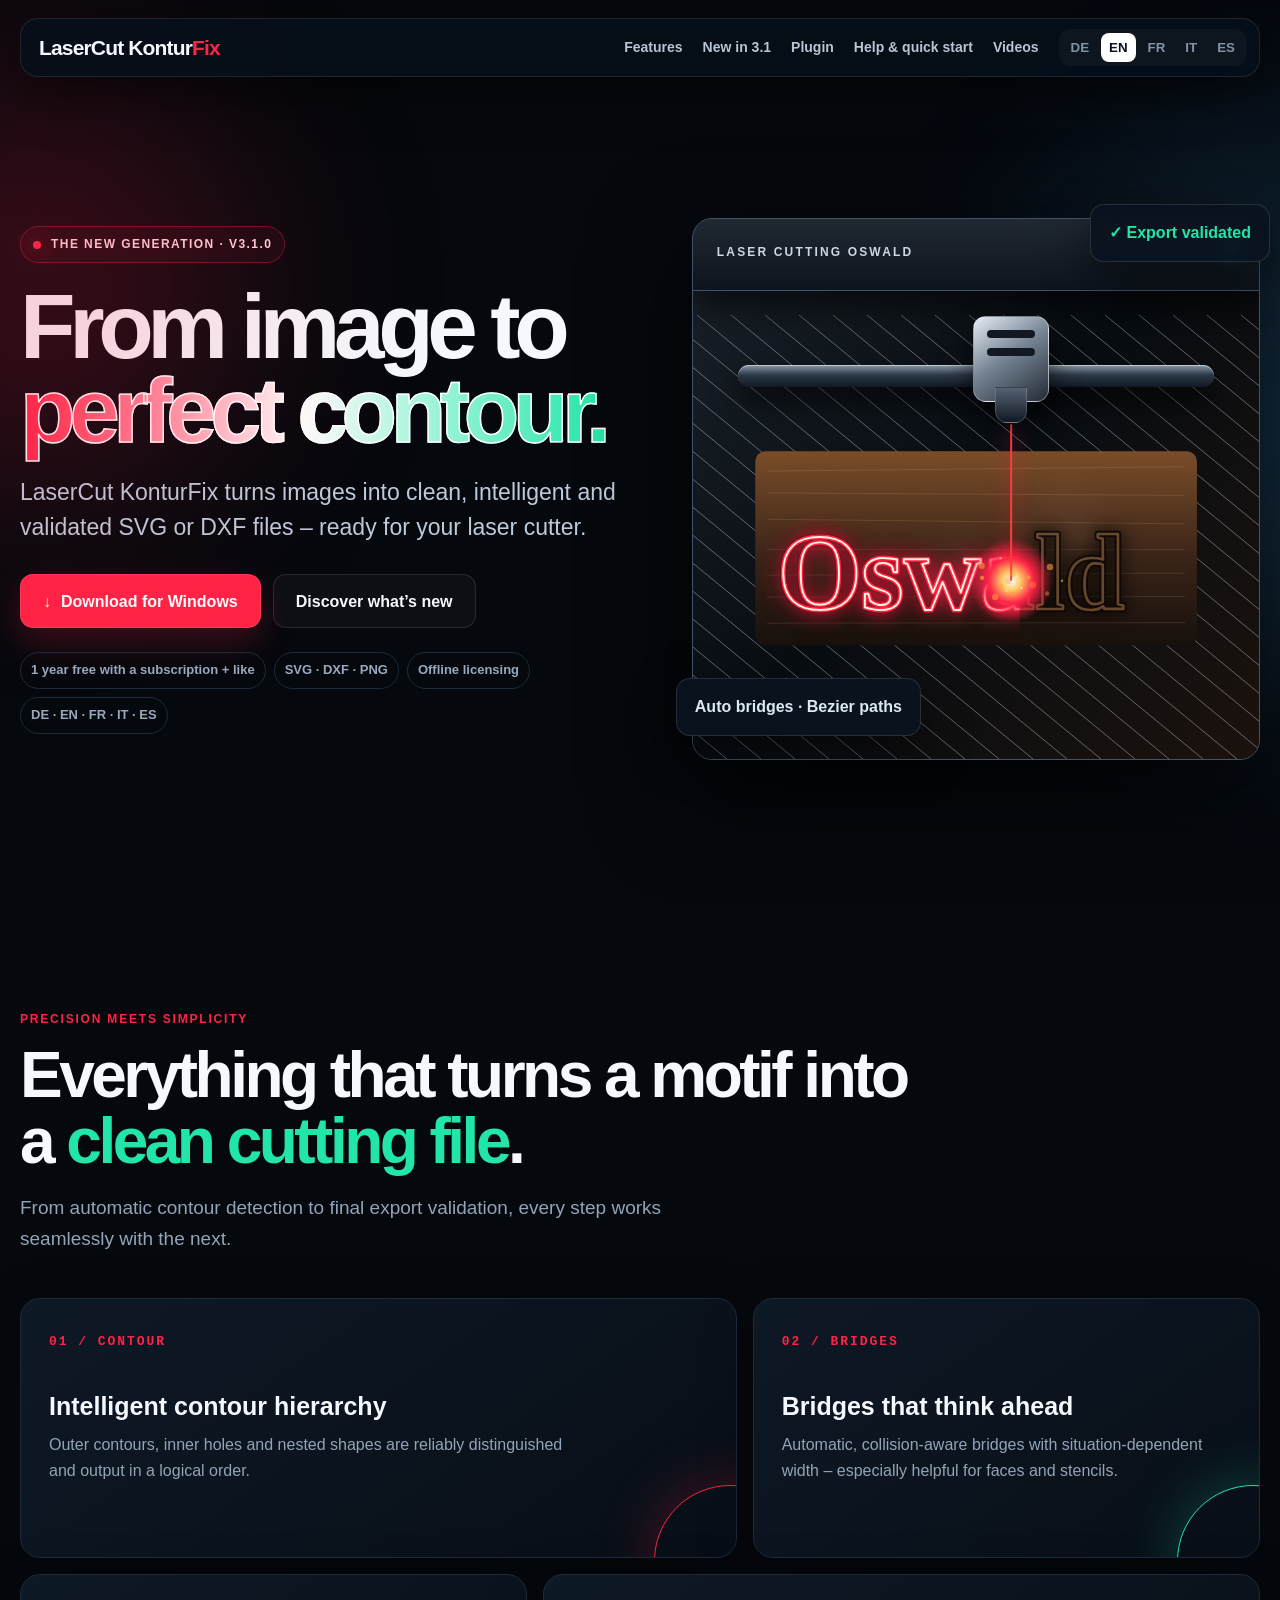
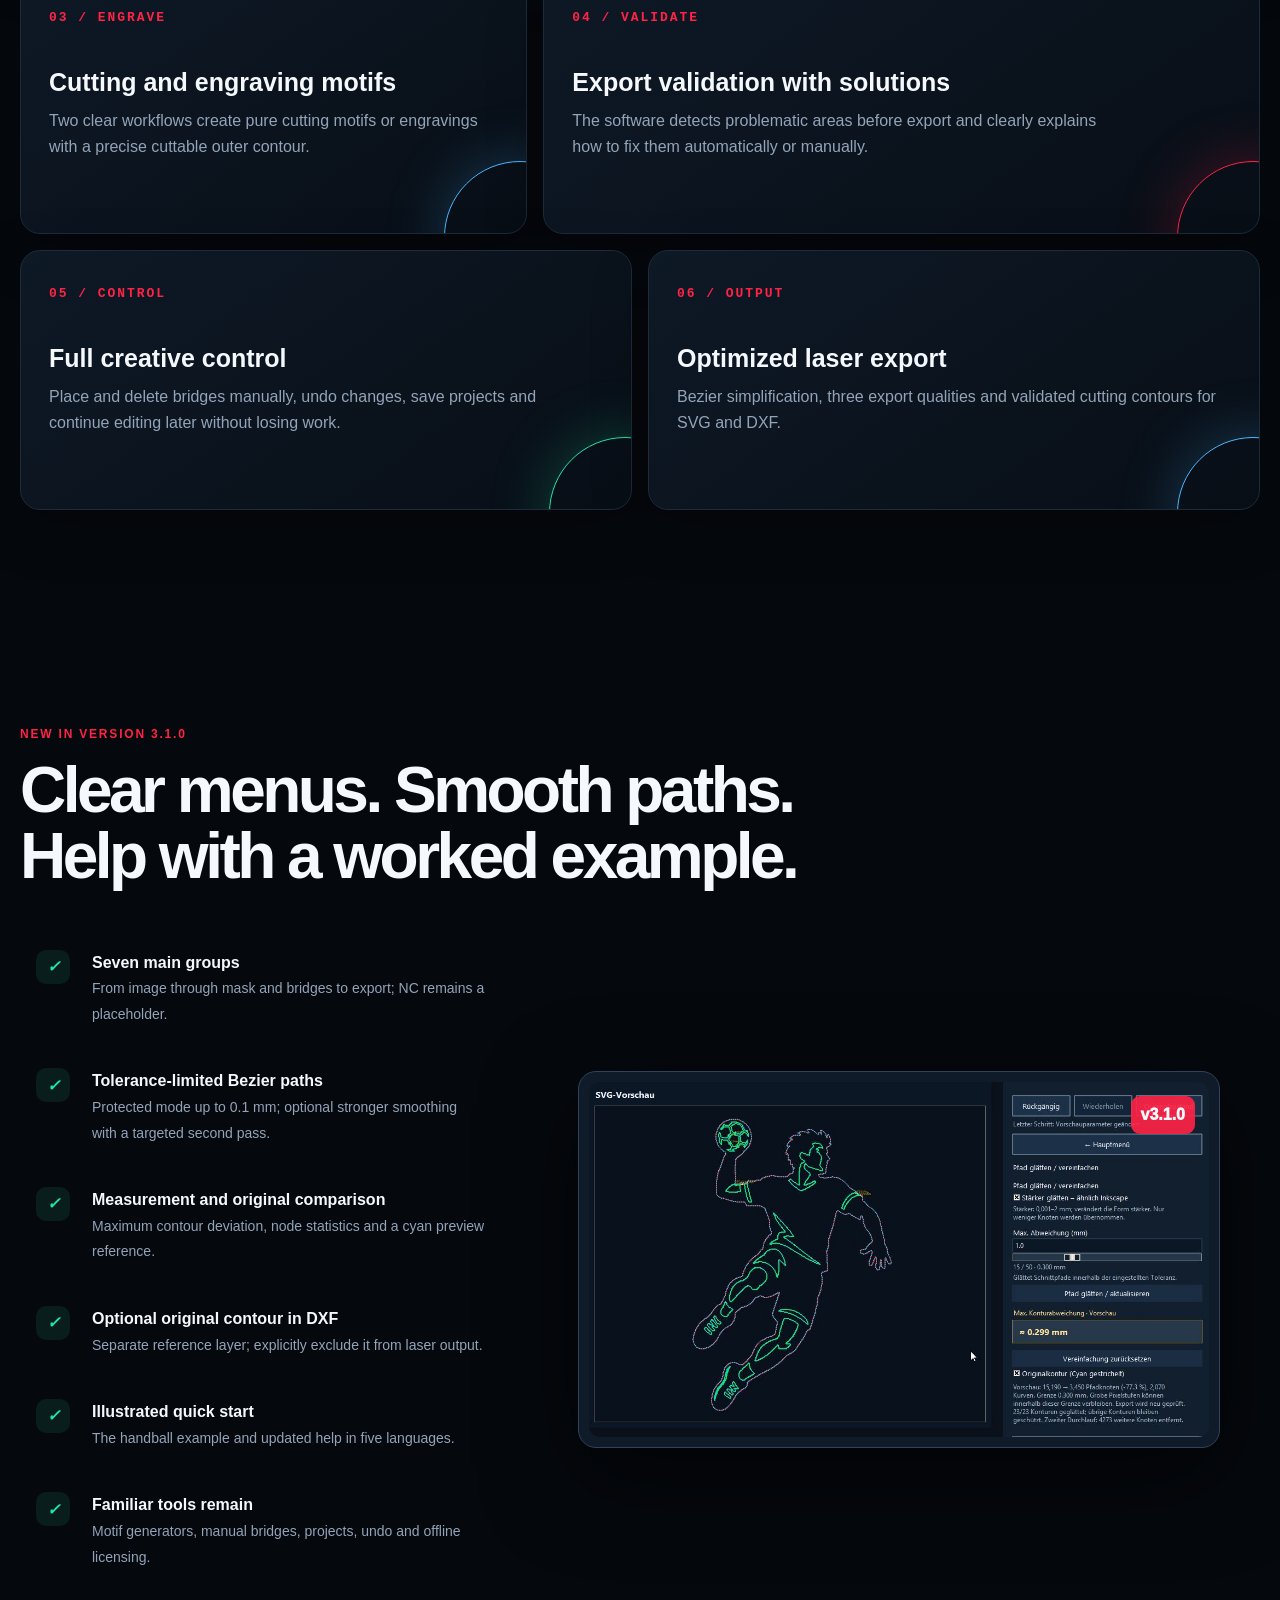
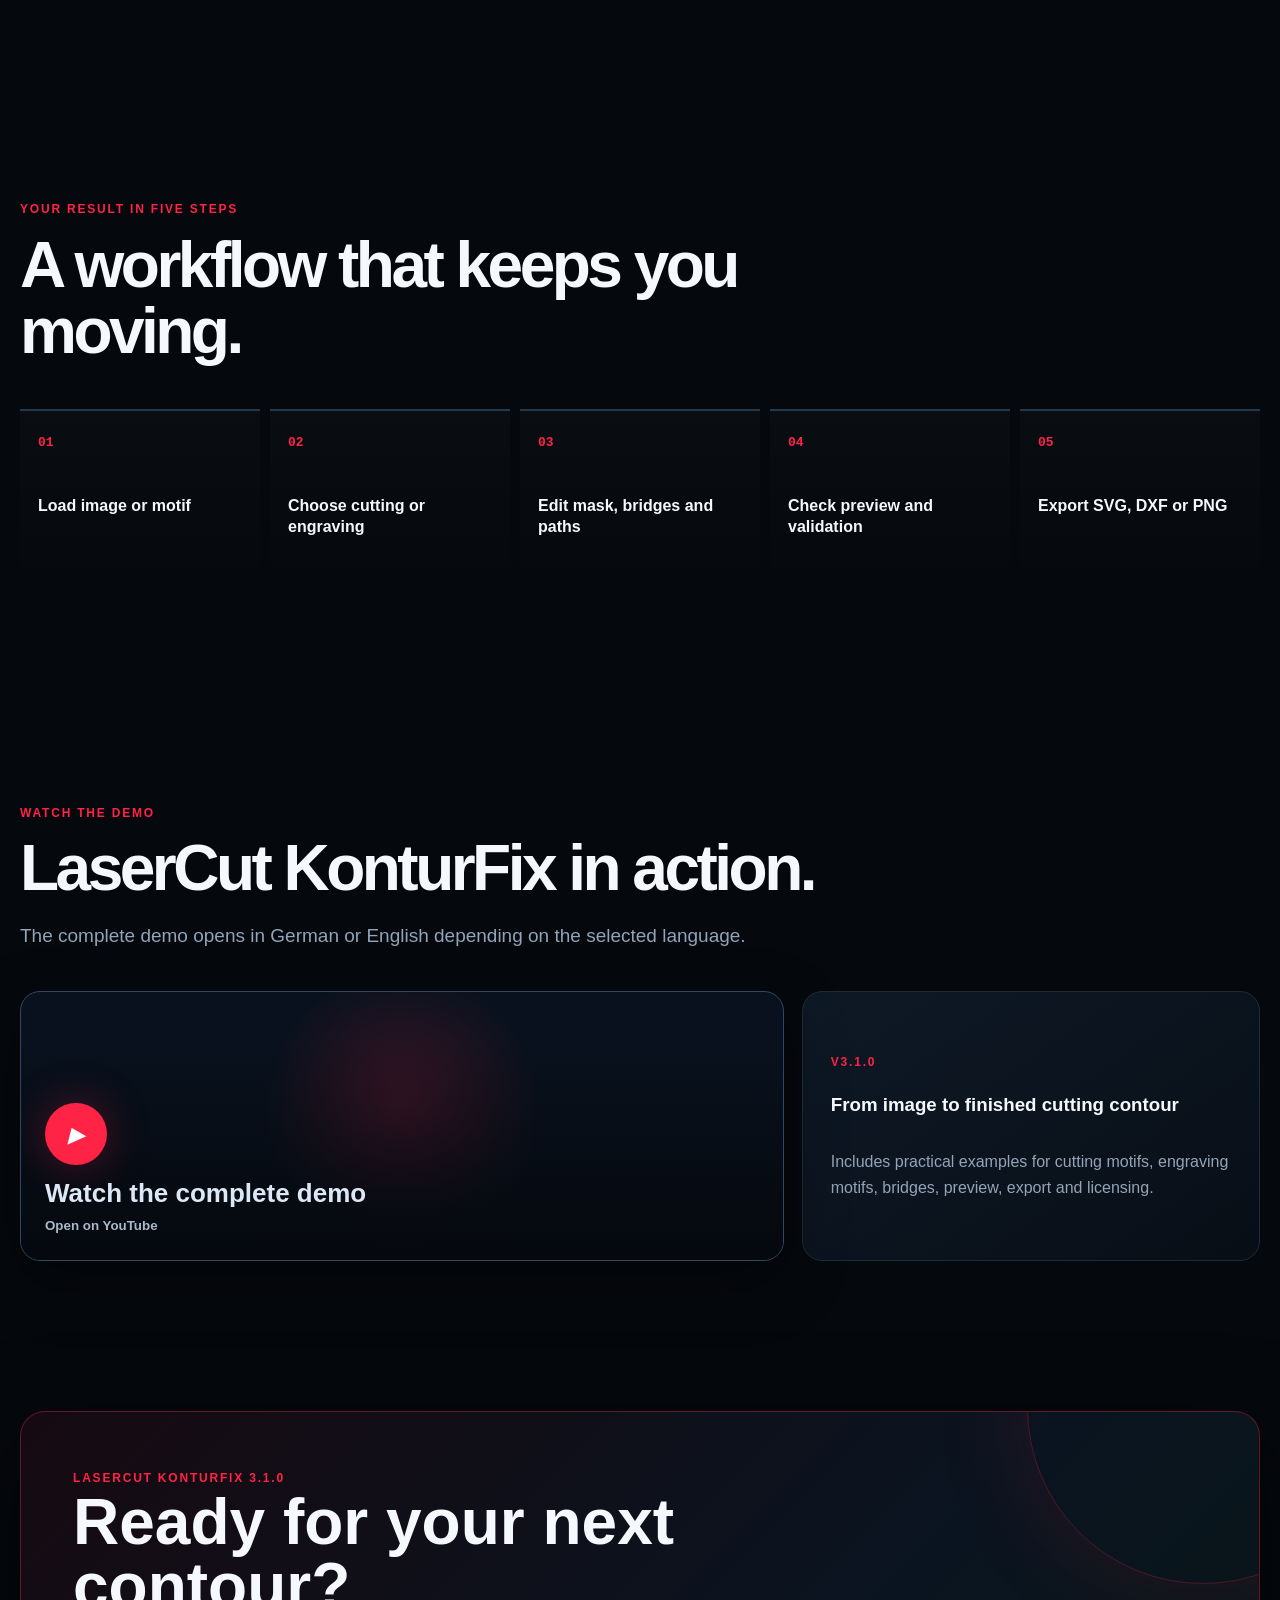
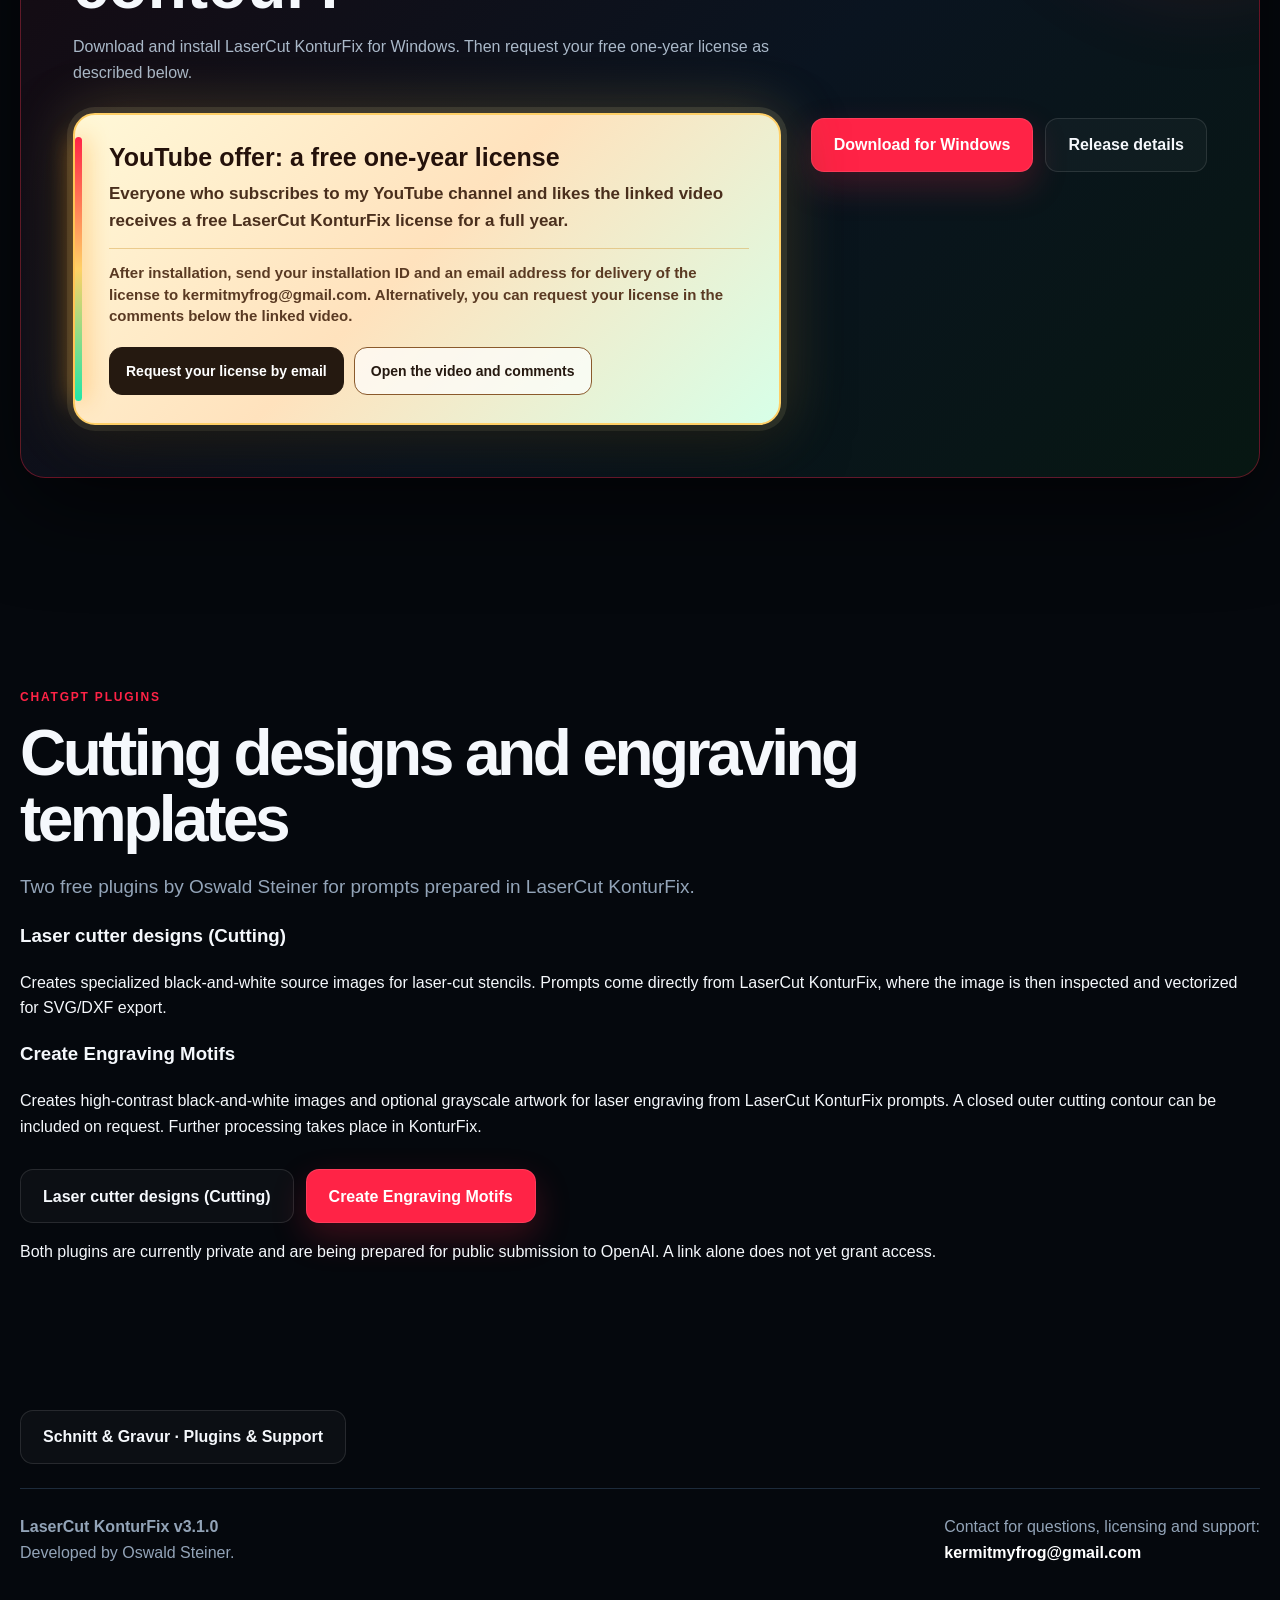
==== commit eb01e6f4: "Publish V3.1.0 landing page and five-language help" ====
--- a/index.html
+++ b/index.html
@@ -4,43 +4,43 @@
   <meta charset="utf-8">
   <meta name="viewport" content="width=device-width,initial-scale=1">
   <meta name="theme-color" content="#05080d">
-  <meta name="description" content="LaserCut KonturFix v2.8.0 – Bilder in präzise, laserfertige SVG- und DXF-Konturen verwandeln.">
-  <title>LaserCut KonturFix v2.8.0</title>
+  <meta name="description" content="LaserCut KonturFix v3.1.0 – Bilder in präzise, laserfertige SVG- und DXF-Konturen verwandeln.">
+  <title>LaserCut KonturFix v3.1.0</title>
   <style>
-    :root{--bg:#05080d;--panel:#0a111b;--panel2:#0e1825;--ink:#f5f8fc;--muted:#93a4b8;--line:#1d2b3b;--red:#ff2346;--green:#21e6a8;--cyan:#4db8ff;--gold:#ffd166;--max:1240px;--shadow:0 28px 90px #0009}*{box-sizing:border-box}html{scroll-behavior:smooth;overflow-x:hidden}body{margin:0;background:var(--bg);color:var(--ink);font:16px/1.6 Inter,"Segoe UI",Arial,sans-serif;overflow-x:hidden}body:before{content:"";position:fixed;inset:0;pointer-events:none;opacity:.16;background-image:linear-gradient(#ffffff08 1px,transparent 1px),linear-gradient(90deg,#ffffff08 1px,transparent 1px);background-size:46px 46px;mask-image:linear-gradient(to bottom,#000,transparent 85%)}a{color:inherit;text-decoration:none}.wrap{width:min(var(--max),calc(100% - 40px));margin:auto}.nav{position:fixed;z-index:50;top:18px;left:50%;transform:translateX(-50%);width:min(var(--max),calc(100% - 28px));display:flex;align-items:center;justify-content:space-between;padding:10px 12px 10px 18px;background:#07101bd9;border:1px solid #ffffff18;border-radius:18px;backdrop-filter:blur(18px);box-shadow:0 14px 50px #0008}.brand{font-weight:900;letter-spacing:-.04em;font-size:21px}.brand b{color:var(--red)}.navlinks{display:flex;align-items:center;gap:20px;color:#b8c5d4;font-weight:700;font-size:14px}.langs{display:flex;gap:4px;padding:4px;background:#ffffff08;border-radius:12px}.langs button{border:0;background:transparent;color:#8293a7;padding:7px 8px;border-radius:8px;font-weight:900;cursor:pointer}.langs button.active{background:#fff;color:#08111b}.hero{min-height:100vh;display:grid;place-items:center;padding:140px 0 80px;position:relative;overflow:hidden}.glow{position:absolute;border-radius:50%;filter:blur(110px);opacity:.2;pointer-events:none}.g1{width:430px;height:430px;background:var(--red);left:-180px;top:8%}.g2{width:520px;height:520px;background:var(--cyan);right:-260px;top:18%}.hero-grid{display:grid;grid-template-columns:1.03fr .97fr;gap:52px;align-items:center}.kicker{display:inline-flex;align-items:center;gap:10px;padding:8px 12px;border:1px solid #ff23465c;background:#ff234611;border-radius:999px;text-transform:uppercase;letter-spacing:.12em;font-size:12px;font-weight:900;color:#ffd6de}.pulse{width:8px;height:8px;border-radius:50%;background:var(--red);box-shadow:0 0 22px var(--red);animation:pulse 1.8s infinite}@keyframes pulse{50%{transform:scale(1.6);opacity:.55}}h1{margin:22px 0 20px;font-size:clamp(50px,7.1vw,100px);line-height:.92;letter-spacing:-.07em;max-width:820px}h1 .laser{color:transparent;-webkit-text-stroke:1.5px #fff;background:linear-gradient(90deg,var(--red),#fff 48%,var(--green));background-clip:text;-webkit-background-clip:text}.lead{max-width:690px;color:#bdcada;font-size:clamp(18px,2vw,23px);line-height:1.5}.actions{display:flex;flex-wrap:wrap;gap:12px;margin-top:30px}.btn{min-height:54px;display:inline-flex;align-items:center;justify-content:center;gap:10px;padding:0 22px;border-radius:13px;font-weight:900;border:1px solid #ffffff1c;transition:.25s}.btn:hover{transform:translateY(-3px)}.primary{background:var(--red);color:#fff;box-shadow:0 14px 35px #ff234638}.ghost{background:#ffffff08}.trust{display:flex;flex-wrap:wrap;gap:8px;margin-top:24px}.pill{padding:7px 10px;border:1px solid var(--line);border-radius:999px;color:#98a9bd;font-size:13px;font-weight:800}.stage{position:relative;min-height:560px}.laser-cutter{--laser-x:50%;position:absolute;inset:18px 0 0 8px;border:1px solid #42546a;border-radius:20px;overflow:hidden;background:linear-gradient(145deg,#141a20 0%,#080d13 38%,#15100c 100%);box-shadow:0 32px 100px #000b, inset 0 0 80px #000}.laser-cutter:before{content:"";position:absolute;inset:0;background:radial-gradient(circle at 46% 55%,#ff7b2f1c,transparent 30%),radial-gradient(circle at 52% 40%,#ff234620,transparent 26%),linear-gradient(120deg,#ffffff14,transparent 18%,transparent 72%,#ffffff0c);pointer-events:none}.machine-top{position:absolute;z-index:4;left:0;right:0;top:0;height:72px;background:linear-gradient(#202832,#0d141d);border-bottom:1px solid #425267;box-shadow:0 16px 35px #0009}.machine-top:before{content:"LASER CUTTING OSWALD";position:absolute;left:24px;top:24px;color:#cdd8e5;font-size:12px;font-weight:900;letter-spacing:.18em}.machine-light{position:absolute;right:22px;top:21px;width:13px;height:13px;border-radius:50%;background:#21e6a8;box-shadow:0 0 18px #21e6a8}.cutter-canvas{position:absolute;inset:0;width:100%;height:100%;display:block}.machine-rail{position:absolute;z-index:5;left:8%;right:8%;top:27%;height:22px;border-radius:999px;background:linear-gradient(#8b98a7,#2d3948 45%,#111923);box-shadow:0 14px 28px #000b, inset 0 1px #ffffff80}.laser-head{position:absolute;z-index:6;left:var(--laser-x,50%);top:18%;width:76px;height:86px;border-radius:13px;background:linear-gradient(145deg,#e5edf5,#768493 46%,#222b36);border:1px solid #ffffff55;box-shadow:0 16px 30px #000a;transform:translateX(-50%)}.laser-head:before{content:"";position:absolute;left:50%;bottom:-22px;width:30px;height:34px;transform:translateX(-50%);border-radius:0 0 12px 12px;background:linear-gradient(#566273,#111822);border:1px solid #ffffff2b}.laser-head span{position:absolute;left:13px;right:13px;top:13px;height:8px;border-radius:999px;background:#121923;box-shadow:0 18px 0 #121923}.laser-beam{display:none}.smoke{position:absolute;z-index:3;width:130px;height:90px;border-radius:50%;background:radial-gradient(circle,#ffffff24,transparent 65%);filter:blur(16px);opacity:.32;animation:smokeDrift 6.2s ease-in-out infinite}.smoke-a{left:36%;top:57%}.smoke-b{left:55%;top:48%;animation-delay:-2.1s}.float-card{position:absolute;z-index:8;padding:15px 18px;border-radius:14px;background:#09131fea;border:1px solid #ffffff1f;box-shadow:0 18px 45px #0008;backdrop-filter:blur(10px);font-weight:900}.fc1{right:-10px;top:4px;color:var(--green)}.fc2{left:-8px;bottom:24px;color:#dbe8f5}@keyframes headTravel{0%,100%{transform:translateX(-188px)}18%{transform:translateX(-142px)}44%{transform:translateX(18px)}70%{transform:translateX(165px)}88%{transform:translateX(72px)}}@keyframes beamTravel{0%,100%{transform:translateX(-188px);opacity:.2}12%,88%{opacity:1}44%{transform:translateX(18px)}70%{transform:translateX(165px)}}@keyframes smokeDrift{0%,100%{transform:translate3d(-20px,18px,0) scale(.7);opacity:.12}45%{transform:translate3d(20px,-12px,0) scale(1.05);opacity:.38}80%{transform:translate3d(38px,-25px,0) scale(1.25);opacity:.1}}.section{padding:105px 0}.section-tag{color:var(--red);font-weight:900;text-transform:uppercase;letter-spacing:.15em;font-size:12px}.section h2{font-size:clamp(38px,5vw,67px);line-height:1.03;letter-spacing:-.055em;margin:12px 0 18px;max-width:900px}.section-intro{color:var(--muted);font-size:19px;max-width:740px}.feature-grid{display:grid;grid-template-columns:repeat(12,1fr);gap:16px;margin-top:44px}.feature{position:relative;overflow:hidden;min-height:260px;padding:28px;border:1px solid var(--line);border-radius:20px;background:linear-gradient(145deg,#0e1926,#080e16);box-shadow:0 16px 55px #0004}.feature:nth-child(1),.feature:nth-child(4){grid-column:span 7}.feature:nth-child(2),.feature:nth-child(3){grid-column:span 5}.feature:nth-child(5),.feature:nth-child(6){grid-column:span 6}.num{font:900 13px/1 monospace;color:var(--red);letter-spacing:.15em}.feature h3{font-size:25px;line-height:1.1;margin:40px 0 12px}.feature p{color:var(--muted);margin:0;max-width:540px}.feature:after{content:"";position:absolute;width:150px;height:150px;right:-70px;bottom:-80px;border:1px solid var(--accent,var(--red));border-radius:50%;box-shadow:0 0 60px color-mix(in srgb,var(--accent,var(--red)) 25%,transparent)}.feature.green{--accent:var(--green)}.feature.blue{--accent:var(--cyan)}.showcase{display:grid;grid-template-columns:.8fr 1.2fr;gap:36px;align-items:center;margin-top:44px}.change-list{display:grid;gap:10px}.change{display:grid;grid-template-columns:42px 1fr;gap:14px;padding:15px;border:1px solid transparent;border-radius:14px}.change:hover{border-color:var(--line);background:#ffffff04}.check{width:34px;height:34px;display:grid;place-items:center;border-radius:10px;background:#21e6a818;color:var(--green);font-weight:1000}.change strong{display:block}.change span{color:var(--muted);font-size:14px}.shot{position:relative;padding:10px;background:#101b29;border:1px solid #30435a;border-radius:18px;box-shadow:var(--shadow)}.shot img{width:100%;display:block;border-radius:11px}.shot:after{content:"v2.8.0";position:absolute;right:24px;top:24px;padding:6px 10px;background:#ff2346e8;border-radius:9px;font-weight:1000}.workflow{display:grid;grid-template-columns:repeat(5,1fr);gap:10px;margin-top:44px}.step{padding:24px 18px;border-top:2px solid #26384c;background:linear-gradient(#ffffff05,transparent);min-height:180px}.step b{display:block;color:var(--red);font:900 13px monospace;margin-bottom:45px}.step p{font-weight:800;line-height:1.35}.videos{display:grid;grid-template-columns:1.25fr .75fr;gap:18px;margin-top:40px}.video{position:relative;min-height:270px;display:flex;flex-direction:column;justify-content:flex-end;overflow:hidden;border:1px solid #33485e;border-radius:20px;background:#08111d;color:#dce8f5;padding:24px;box-shadow:0 20px 60px #0006;transition:.25s}.video:hover{transform:translateY(-4px);border-color:#ff234680}.video-thumb{position:absolute;inset:0;background-size:cover;background-position:center;filter:saturate(1.08) contrast(1.06);opacity:.5}.video:before{content:"";position:absolute;inset:0;background:linear-gradient(180deg,transparent 18%,#05080dee 100%),radial-gradient(circle at 50% 42%,#ff234635,transparent 34%)}.video strong,.video small,.video .play{position:relative;z-index:2}.video strong{font-size:26px;line-height:1.1;max-width:520px}.video small{display:block;margin-top:7px;color:#aab9c9;font-weight:800}.video-side{min-height:270px;border:1px solid var(--line);border-radius:20px;background:linear-gradient(145deg,#0e1926,#080e16);padding:28px;display:flex;flex-direction:column;justify-content:center}.video-side p{color:var(--muted);margin:10px 0 0}.play{width:62px;height:62px;border-radius:50%;display:grid;place-items:center;background:var(--red);color:#fff;font-size:22px;margin-bottom:14px;box-shadow:0 0 45px #ff23464d}.pricing-note{position:relative;margin-top:28px;padding:28px 30px 28px 34px;border:2px solid #ffcf66;border-radius:22px;background:linear-gradient(135deg,#fff8d8 0%,#ffe2bd 48%,#d7ffe8 100%);color:#2a1810;box-shadow:0 22px 65px #0008,0 0 0 6px #fff3b51f,0 0 60px #ffd16645}.pricing-note:before{content:"";position:absolute;left:0;top:22px;bottom:22px;width:7px;border-radius:999px;background:linear-gradient(#ff2346,#ffd166,#21e6a8);box-shadow:0 0 24px #ff9f1c}.pricing-note strong{display:block;color:#24110a;font-size:25px;line-height:1.12;margin-bottom:10px}.pricing-note span{display:block;color:#4a2f1d;font-size:17px;line-height:1.55;font-weight:750;max-width:720px}.pricing-note small{display:block;margin-top:14px;padding-top:13px;border-top:1px solid #d8a84f80;color:#5a3a23;font-size:15px;line-height:1.45;font-weight:850}@media(max-width:980px){.videos{grid-template-columns:1fr}.video,.video-side{min-height:240px}}.download{position:relative;overflow:hidden;margin:45px auto 100px;padding:52px;border:1px solid #ff23465a;border-radius:25px;background:linear-gradient(135deg,#160a11,#0a1420 55%,#071712);box-shadow:var(--shadow)}.download:before{content:"";position:absolute;width:350px;height:350px;border:1px solid #ff234644;border-radius:50%;right:-120px;top:-180px;box-shadow:0 0 100px #ff234622}.download-grid{position:relative;display:grid;grid-template-columns:1fr auto;gap:30px;align-items:center}.download h2{margin:0;font-size:clamp(34px,5vw,64px);line-height:1}.download p{color:#aab9c9;max-width:700px}.contact{display:flex;justify-content:space-between;align-items:center;gap:20px;padding:25px 0 42px;border-top:1px solid var(--line);color:var(--muted)}.contact a{color:#fff;font-weight:900}.hidden{display:none!important}@media(max-width:980px){.navlinks>a{display:none}.hero-grid,.showcase{grid-template-columns:1fr}.stage{min-height:500px}.feature:nth-child(n){grid-column:span 6}.workflow{grid-template-columns:repeat(2,1fr)}.videos{grid-template-columns:1fr}.download-grid{grid-template-columns:1fr}}@media(max-width:650px){.wrap{width:min(100% - 24px,var(--max))}.nav{top:8px}.brand{font-size:17px}.langs button{padding:6px}.hero{padding-top:110px}.stage{min-height:390px}.laser-cutter{inset:18px 0 0}.float-card{font-size:12px;padding:10px}.feature:nth-child(n){grid-column:1/-1}.workflow,.videos{grid-template-columns:1fr}.video:first-child{grid-column:auto}.section{padding:70px 0}.download{padding:30px 22px}.actions .btn{width:100%}.contact{align-items:flex-start;flex-direction:column}}
+    :root{--bg:#05080d;--panel:#0a111b;--panel2:#0e1825;--ink:#f5f8fc;--muted:#93a4b8;--line:#1d2b3b;--red:#ff2346;--green:#21e6a8;--cyan:#4db8ff;--gold:#ffd166;--max:1240px;--shadow:0 28px 90px #0009}*{box-sizing:border-box}html{scroll-behavior:smooth;overflow-x:hidden}body{margin:0;background:var(--bg);color:var(--ink);font:16px/1.6 Inter,"Segoe UI",Arial,sans-serif;overflow-x:hidden}body:before{content:"";position:fixed;inset:0;pointer-events:none;opacity:.16;background-image:linear-gradient(#ffffff08 1px,transparent 1px),linear-gradient(90deg,#ffffff08 1px,transparent 1px);background-size:46px 46px;mask-image:linear-gradient(to bottom,#000,transparent 85%)}a{color:inherit;text-decoration:none}.wrap{width:min(var(--max),calc(100% - 40px));margin:auto}.nav{position:fixed;z-index:50;top:18px;left:50%;transform:translateX(-50%);width:min(var(--max),calc(100% - 28px));display:flex;align-items:center;justify-content:space-between;padding:10px 12px 10px 18px;background:#07101bd9;border:1px solid #ffffff18;border-radius:18px;backdrop-filter:blur(18px);box-shadow:0 14px 50px #0008}.brand{font-weight:900;letter-spacing:-.04em;font-size:21px}.brand b{color:var(--red)}.navlinks{display:flex;align-items:center;gap:20px;color:#b8c5d4;font-weight:700;font-size:14px}.langs{display:flex;gap:4px;padding:4px;background:#ffffff08;border-radius:12px}.langs button{border:0;background:transparent;color:#8293a7;padding:7px 8px;border-radius:8px;font-weight:900;cursor:pointer}.langs button.active{background:#fff;color:#08111b}.hero{min-height:100vh;display:grid;place-items:center;padding:140px 0 80px;position:relative;overflow:hidden}.glow{position:absolute;border-radius:50%;filter:blur(110px);opacity:.2;pointer-events:none}.g1{width:430px;height:430px;background:var(--red);left:-180px;top:8%}.g2{width:520px;height:520px;background:var(--cyan);right:-260px;top:18%}.hero-grid{display:grid;grid-template-columns:1.03fr .97fr;gap:52px;align-items:center}.kicker{display:inline-flex;align-items:center;gap:10px;padding:8px 12px;border:1px solid #ff23465c;background:#ff234611;border-radius:999px;text-transform:uppercase;letter-spacing:.12em;font-size:12px;font-weight:900;color:#ffd6de}.pulse{width:8px;height:8px;border-radius:50%;background:var(--red);box-shadow:0 0 22px var(--red);animation:pulse 1.8s infinite}@keyframes pulse{50%{transform:scale(1.6);opacity:.55}}h1{margin:22px 0 20px;font-size:clamp(50px,7.1vw,100px);line-height:.92;letter-spacing:-.07em;max-width:820px}h1 .laser{color:transparent;-webkit-text-stroke:1.5px #fff;background:linear-gradient(90deg,var(--red),#fff 48%,var(--green));background-clip:text;-webkit-background-clip:text}.lead{max-width:690px;color:#bdcada;font-size:clamp(18px,2vw,23px);line-height:1.5}.actions{display:flex;flex-wrap:wrap;gap:12px;margin-top:30px}.btn{min-height:54px;display:inline-flex;align-items:center;justify-content:center;gap:10px;padding:0 22px;border-radius:13px;font-weight:900;border:1px solid #ffffff1c;transition:.25s}.btn:hover{transform:translateY(-3px)}.primary{background:var(--red);color:#fff;box-shadow:0 14px 35px #ff234638}.ghost{background:#ffffff08}.trust{display:flex;flex-wrap:wrap;gap:8px;margin-top:24px}.pill{padding:7px 10px;border:1px solid var(--line);border-radius:999px;color:#98a9bd;font-size:13px;font-weight:800}.stage{position:relative;min-height:560px}.laser-cutter{--laser-x:50%;position:absolute;inset:18px 0 0 8px;border:1px solid #42546a;border-radius:20px;overflow:hidden;background:linear-gradient(145deg,#141a20 0%,#080d13 38%,#15100c 100%);box-shadow:0 32px 100px #000b, inset 0 0 80px #000}.laser-cutter:before{content:"";position:absolute;inset:0;background:radial-gradient(circle at 46% 55%,#ff7b2f1c,transparent 30%),radial-gradient(circle at 52% 40%,#ff234620,transparent 26%),linear-gradient(120deg,#ffffff14,transparent 18%,transparent 72%,#ffffff0c);pointer-events:none}.machine-top{position:absolute;z-index:4;left:0;right:0;top:0;height:72px;background:linear-gradient(#202832,#0d141d);border-bottom:1px solid #425267;box-shadow:0 16px 35px #0009}.machine-top:before{content:"LASER CUTTING OSWALD";position:absolute;left:24px;top:24px;color:#cdd8e5;font-size:12px;font-weight:900;letter-spacing:.18em}.machine-light{position:absolute;right:22px;top:21px;width:13px;height:13px;border-radius:50%;background:#21e6a8;box-shadow:0 0 18px #21e6a8}.cutter-canvas{position:absolute;inset:0;width:100%;height:100%;display:block}.machine-rail{position:absolute;z-index:5;left:8%;right:8%;top:27%;height:22px;border-radius:999px;background:linear-gradient(#8b98a7,#2d3948 45%,#111923);box-shadow:0 14px 28px #000b, inset 0 1px #ffffff80}.laser-head{position:absolute;z-index:6;left:var(--laser-x,50%);top:18%;width:76px;height:86px;border-radius:13px;background:linear-gradient(145deg,#e5edf5,#768493 46%,#222b36);border:1px solid #ffffff55;box-shadow:0 16px 30px #000a;transform:translateX(-50%)}.laser-head:before{content:"";position:absolute;left:50%;bottom:-22px;width:30px;height:34px;transform:translateX(-50%);border-radius:0 0 12px 12px;background:linear-gradient(#566273,#111822);border:1px solid #ffffff2b}.laser-head span{position:absolute;left:13px;right:13px;top:13px;height:8px;border-radius:999px;background:#121923;box-shadow:0 18px 0 #121923}.laser-beam{display:none}.smoke{position:absolute;z-index:3;width:130px;height:90px;border-radius:50%;background:radial-gradient(circle,#ffffff24,transparent 65%);filter:blur(16px);opacity:.32;animation:smokeDrift 6.2s ease-in-out infinite}.smoke-a{left:36%;top:57%}.smoke-b{left:55%;top:48%;animation-delay:-2.1s}.float-card{position:absolute;z-index:8;padding:15px 18px;border-radius:14px;background:#09131fea;border:1px solid #ffffff1f;box-shadow:0 18px 45px #0008;backdrop-filter:blur(10px);font-weight:900}.fc1{right:-10px;top:4px;color:var(--green)}.fc2{left:-8px;bottom:24px;color:#dbe8f5}@keyframes headTravel{0%,100%{transform:translateX(-188px)}18%{transform:translateX(-142px)}44%{transform:translateX(18px)}70%{transform:translateX(165px)}88%{transform:translateX(72px)}}@keyframes beamTravel{0%,100%{transform:translateX(-188px);opacity:.2}12%,88%{opacity:1}44%{transform:translateX(18px)}70%{transform:translateX(165px)}}@keyframes smokeDrift{0%,100%{transform:translate3d(-20px,18px,0) scale(.7);opacity:.12}45%{transform:translate3d(20px,-12px,0) scale(1.05);opacity:.38}80%{transform:translate3d(38px,-25px,0) scale(1.25);opacity:.1}}.section{padding:105px 0}.section-tag{color:var(--red);font-weight:900;text-transform:uppercase;letter-spacing:.15em;font-size:12px}.section h2{font-size:clamp(38px,5vw,67px);line-height:1.03;letter-spacing:-.055em;margin:12px 0 18px;max-width:900px}.section-intro{color:var(--muted);font-size:19px;max-width:740px}.feature-grid{display:grid;grid-template-columns:repeat(12,1fr);gap:16px;margin-top:44px}.feature{position:relative;overflow:hidden;min-height:260px;padding:28px;border:1px solid var(--line);border-radius:20px;background:linear-gradient(145deg,#0e1926,#080e16);box-shadow:0 16px 55px #0004}.feature:nth-child(1),.feature:nth-child(4){grid-column:span 7}.feature:nth-child(2),.feature:nth-child(3){grid-column:span 5}.feature:nth-child(5),.feature:nth-child(6){grid-column:span 6}.num{font:900 13px/1 monospace;color:var(--red);letter-spacing:.15em}.feature h3{font-size:25px;line-height:1.1;margin:40px 0 12px}.feature p{color:var(--muted);margin:0;max-width:540px}.feature:after{content:"";position:absolute;width:150px;height:150px;right:-70px;bottom:-80px;border:1px solid var(--accent,var(--red));border-radius:50%;box-shadow:0 0 60px color-mix(in srgb,var(--accent,var(--red)) 25%,transparent)}.feature.green{--accent:var(--green)}.feature.blue{--accent:var(--cyan)}.showcase{display:grid;grid-template-columns:.8fr 1.2fr;gap:36px;align-items:center;margin-top:44px}.change-list{display:grid;gap:10px}.change{display:grid;grid-template-columns:42px 1fr;gap:14px;padding:15px;border:1px solid transparent;border-radius:14px}.change:hover{border-color:var(--line);background:#ffffff04}.check{width:34px;height:34px;display:grid;place-items:center;border-radius:10px;background:#21e6a818;color:var(--green);font-weight:1000}.change strong{display:block}.change span{color:var(--muted);font-size:14px}.shot{position:relative;padding:10px;background:#101b29;border:1px solid #30435a;border-radius:18px;box-shadow:var(--shadow)}.shot img{width:100%;display:block;border-radius:11px}.shot:after{content:"v3.1.0";position:absolute;right:24px;top:24px;padding:6px 10px;background:#ff2346e8;border-radius:9px;font-weight:1000}.workflow{display:grid;grid-template-columns:repeat(5,1fr);gap:10px;margin-top:44px}.step{padding:24px 18px;border-top:2px solid #26384c;background:linear-gradient(#ffffff05,transparent);min-height:180px}.step b{display:block;color:var(--red);font:900 13px monospace;margin-bottom:45px}.step p{font-weight:800;line-height:1.35}.videos{display:grid;grid-template-columns:1.25fr .75fr;gap:18px;margin-top:40px}.video{position:relative;min-height:270px;display:flex;flex-direction:column;justify-content:flex-end;overflow:hidden;border:1px solid #33485e;border-radius:20px;background:#08111d;color:#dce8f5;padding:24px;box-shadow:0 20px 60px #0006;transition:.25s}.video:hover{transform:translateY(-4px);border-color:#ff234680}.video-thumb{position:absolute;inset:0;background-size:cover;background-position:center;filter:saturate(1.08) contrast(1.06);opacity:.5}.video:before{content:"";position:absolute;inset:0;background:linear-gradient(180deg,transparent 18%,#05080dee 100%),radial-gradient(circle at 50% 42%,#ff234635,transparent 34%)}.video strong,.video small,.video .play{position:relative;z-index:2}.video strong{font-size:26px;line-height:1.1;max-width:520px}.video small{display:block;margin-top:7px;color:#aab9c9;font-weight:800}.video-side{min-height:270px;border:1px solid var(--line);border-radius:20px;background:linear-gradient(145deg,#0e1926,#080e16);padding:28px;display:flex;flex-direction:column;justify-content:center}.video-side p{color:var(--muted);margin:10px 0 0}.play{width:62px;height:62px;border-radius:50%;display:grid;place-items:center;background:var(--red);color:#fff;font-size:22px;margin-bottom:14px;box-shadow:0 0 45px #ff23464d}.pricing-note{position:relative;margin-top:28px;padding:28px 30px 28px 34px;border:2px solid #ffcf66;border-radius:22px;background:linear-gradient(135deg,#fff8d8 0%,#ffe2bd 48%,#d7ffe8 100%);color:#2a1810;box-shadow:0 22px 65px #0008,0 0 0 6px #fff3b51f,0 0 60px #ffd16645}.pricing-note:before{content:"";position:absolute;left:0;top:22px;bottom:22px;width:7px;border-radius:999px;background:linear-gradient(#ff2346,#ffd166,#21e6a8);box-shadow:0 0 24px #ff9f1c}.pricing-note strong{display:block;color:#24110a;font-size:25px;line-height:1.12;margin-bottom:10px}.pricing-note span{display:block;color:#4a2f1d;font-size:17px;line-height:1.55;font-weight:750;max-width:720px}.pricing-note small{display:block;margin-top:14px;padding-top:13px;border-top:1px solid #d8a84f80;color:#5a3a23;font-size:15px;line-height:1.45;font-weight:850}@media(max-width:980px){.videos{grid-template-columns:1fr}.video,.video-side{min-height:240px}}.download{position:relative;overflow:hidden;margin:45px auto 100px;padding:52px;border:1px solid #ff23465a;border-radius:25px;background:linear-gradient(135deg,#160a11,#0a1420 55%,#071712);box-shadow:var(--shadow)}.download:before{content:"";position:absolute;width:350px;height:350px;border:1px solid #ff234644;border-radius:50%;right:-120px;top:-180px;box-shadow:0 0 100px #ff234622}.download-grid{position:relative;display:grid;grid-template-columns:1fr auto;gap:30px;align-items:center}.download h2{margin:0;font-size:clamp(34px,5vw,64px);line-height:1}.download p{color:#aab9c9;max-width:700px}.contact{display:flex;justify-content:space-between;align-items:center;gap:20px;padding:25px 0 42px;border-top:1px solid var(--line);color:var(--muted)}.contact a{color:#fff;font-weight:900}.hidden{display:none!important}@media(max-width:980px){.navlinks>a{display:none}.hero-grid,.showcase{grid-template-columns:1fr}.stage{min-height:500px}.feature:nth-child(n){grid-column:span 6}.workflow{grid-template-columns:repeat(2,1fr)}.videos{grid-template-columns:1fr}.download-grid{grid-template-columns:1fr}}@media(max-width:650px){.wrap{width:min(100% - 24px,var(--max))}.nav{top:8px}.brand{font-size:17px}.langs button{padding:6px}.hero{padding-top:110px}.stage{min-height:390px}.laser-cutter{inset:18px 0 0}.float-card{font-size:12px;padding:10px}.feature:nth-child(n){grid-column:1/-1}.workflow,.videos{grid-template-columns:1fr}.video:first-child{grid-column:auto}.section{padding:70px 0}.download{padding:30px 22px}.actions .btn{width:100%}.contact{align-items:flex-start;flex-direction:column}}
     .download-actions{display:grid;gap:12px;justify-items:start}.download-actions .actions{margin-top:0}.download-counter{display:inline-flex;align-items:center;gap:10px;min-height:40px;padding:9px 14px;border:1px solid #21e6a852;border-radius:13px;background:#071b16d9;box-shadow:0 12px 28px #0006,0 0 24px #21e6a816;color:#b8c8d6;font-size:13px;font-weight:850}.download-counter i{width:8px;height:8px;border-radius:50%;background:var(--green);box-shadow:0 0 16px var(--green)}.download-counter strong{color:#fff;font-size:17px}.download-counter[hidden]{display:none}@media(max-width:650px){.download-actions,.download-actions .actions{width:100%}.download-counter{justify-content:center;width:100%}.download-counter strong{font-size:15px}}
     .localized-shot-tagline{position:absolute;z-index:3;left:47.8%;top:17.4%;width:24.8%;height:4.8%;display:flex;align-items:center;padding-left:.7%;overflow:hidden;background:#07121f;color:#dce4ec;font-size:clamp(6px,.95vw,14px);line-height:1;white-space:nowrap;font-weight:400}
     .license-actions{display:flex;flex-wrap:wrap;gap:10px;margin-top:20px}.license-actions .btn{min-height:48px;height:auto;padding:12px 16px;font-size:14px;line-height:1.35;text-align:center;white-space:normal}.license-email{background:#251910;color:#fff;border-color:#251910}.license-video{background:#ffffffb3;color:#251910;border-color:#8a5a2c}.license-actions .btn:focus-visible{outline:3px solid #b32132;outline-offset:3px}.download-grid{grid-template-columns:minmax(0,1fr) auto}.pricing-note small{overflow-wrap:anywhere}@media(max-width:980px){.download-grid{grid-template-columns:minmax(0,1fr)}}@media(max-width:650px){.license-actions .btn{width:100%}}
   </style>
 </head>
 <body>
-  <nav class="nav"><a class="brand" href="#top">LaserCut Kontur<b>Fix</b></a><div class="navlinks"><a href="#features" data-t="navFeatures">Funktionen</a><a href="#new" data-t="navNew">Neu in 2.8</a><a href="plugin.html">Plugin</a><a href="#videos" data-t="navVideos">Videos</a><div class="langs" aria-label="Language"><button data-lang="de" class="active">DE</button><button data-lang="en">EN</button><button data-lang="fr">FR</button><button data-lang="it">IT</button><button data-lang="es">ES</button></div></div></nav>
+  <nav class="nav"><a class="brand" href="#top">LaserCut Kontur<b>Fix</b></a><div class="navlinks"><a href="#features" data-t="navFeatures">Funktionen</a><a href="#new" data-t="navNew">Neu in 3.1</a><a href="plugin.html">Plugin</a><a id="helpLink" href="help/de/index.html#worked-example">Hilfe & Schnellstart</a><a href="#videos" data-t="navVideos">Videos</a><div class="langs" aria-label="Language"><button data-lang="de" class="active">DE</button><button data-lang="en">EN</button><button data-lang="fr">FR</button><button data-lang="it">IT</button><button data-lang="es">ES</button></div></div></nav>
   <main id="top">
-    <section class="hero"><div class="glow g1"></div><div class="glow g2"></div><div class="wrap hero-grid"><div><div class="kicker"><i class="pulse"></i><span data-t="kicker">Die neue Generation · v2.8.0</span></div><h1 data-th="hero">Vom Bild zur <span class="laser">perfekten Kontur.</span></h1><p class="lead" data-t="lead">LaserCut KonturFix verwandelt Bilder in saubere, intelligente und geprüfte SVG- oder DXF-Dateien – bereit für deinen Lasercutter.</p><div class="actions"><a class="btn primary" href="https://github.com/Stoni66/LaserCut_KonturFix-Releases/releases/download/v2.8.0/LaserCut_KonturFix_v2_8_0_multilingual_Setup.exe"><span>↓</span><span data-t="download">Für Windows herunterladen</span></a><a class="btn ghost" href="#new" data-t="discover">Neuerungen entdecken</a></div><div class="trust"><span class="pill" data-t="trial">1 Jahr gratis mit Kanal-Abo + Like</span><span class="pill">SVG · DXF · PNG</span><span class="pill" data-t="offline">Offline-Lizenzierung</span><span class="pill">DE · EN · FR · IT · ES</span></div></div><div class="stage" aria-label="Animated laser cutter cutting the name Oswald"><div class="laser-cutter"><canvas id="laserHeroCanvas" class="cutter-canvas" width="960" height="760"></canvas><div class="machine-top"><i class="machine-light"></i></div><div class="machine-rail"></div><div class="laser-head"><span></span></div><div class="laser-beam"></div><div class="smoke smoke-a"></div><div class="smoke smoke-b"></div></div><div class="float-card fc1" data-t="ready">✓ Export geprüft</div><div class="float-card fc2" data-t="auto">Auto-Brücken · Auto-Glättung</div></div></div></section>
-    <section class="section" id="features"><div class="wrap"><span class="section-tag" data-t="featureTag">Präzision trifft Einfachheit</span><h2 data-th="featureTitle">Alles, was aus einem Motiv eine <span style="color:var(--green)">saubere Schnittdatei</span> macht.</h2><p class="section-intro" data-t="featureIntro">Von der automatischen Konturerkennung bis zur finalen Exportprüfung arbeitet jeder Schritt nahtlos mit dem nächsten zusammen.</p><div class="feature-grid"><article class="feature"><span class="num">01 / CONTOUR</span><h3 data-t="f1h">Intelligente Konturhierarchie</h3><p data-t="f1p">Außenkonturen, Innenlöcher und verschachtelte Formen werden zuverlässig unterschieden und in sinnvoller Reihenfolge ausgegeben.</p></article><article class="feature green"><span class="num">02 / BRIDGES</span><h3 data-t="f2h">Brücken, die mitdenken</h3><p data-t="f2p">Automatische, kollisionsbewusste Brücken mit situationsabhängiger Breite – besonders hilfreich bei Gesichtern und Stencils.</p></article><article class="feature blue"><span class="num">03 / ENGRAVE</span><h3 data-t="f3h">Schnitt- und Gravurmotive</h3><p data-t="f3p">Zwei klare Workflows erzeugen reine Schnittmotive oder Gravuren mit einer präzisen schneidbaren Außenkontur.</p></article><article class="feature"><span class="num">04 / VALIDATE</span><h3 data-t="f4h">Exportprüfung mit Lösungsvorschlag</h3><p data-t="f4p">Die Software erkennt problematische Bereiche vor dem Export und erklärt verständlich, wie sie automatisch oder manuell behoben werden können.</p></article><article class="feature green"><span class="num">05 / CONTROL</span><h3 data-t="f5h">Volle kreative Kontrolle</h3><p data-t="f5p">Brücken manuell setzen und löschen, Änderungen rückgängig machen, Projekte speichern und später exakt weiterbearbeiten.</p></article><article class="feature blue"><span class="num">06 / OUTPUT</span><h3 data-t="f6h">Optimierter Laser-Export</h3><p data-t="f6p">Automatische Glättung, drei Qualitätsstufen und farbcodierte Schnittreihenfolge für einen verlässlichen SVG- und DXF-Workflow.</p></article></div></div></section>
-    <section class="section" id="new"><div class="wrap"><span class="section-tag" data-t="newTag">Neu in Version 2.8.0</span><h2 data-t="newTitle">Neue Motivgeneratoren. Klare Vorgaben. Bessere Ausgangsbilder.</h2><div class="showcase"><div class="change-list"><div class="change"><i class="check">✓</i><div><strong data-t="c1h">Promptgenerator für Schnittmotive</strong><span data-t="c1p">Erstellt material- und größenabhängige Prompts für zusammenhängende, schneidbare Motive.</span></div></div><div class="change"><i class="check">✓</i><div><strong data-t="c2h">Promptgenerator für Gravurmotive</strong><span data-t="c2p">Optimiert Stil, Kontrast und Graustufen für materialgerechte Gravurvorlagen.</span></div></div><div class="change"><i class="check">✓</i><div><strong data-t="c3h">Exportprüfung und Reparatur</strong><span data-t="c3p">Findet Fehler und bietet konkrete Lösungen.</span></div></div><div class="change"><i class="check">✓</i><div><strong data-t="c4h">Rückgängig und Wiederholen</strong><span data-t="c4p">Sicher experimentieren mit bis zu 20 Zuständen.</span></div></div><div class="change"><i class="check">✓</i><div><strong data-t="c5h">Projektdateien</strong><span data-t="c5p">Komplette Arbeit als .lkfproj sichern.</span></div></div><div class="change"><i class="check">✓</i><div><strong data-t="c6h">Sichere Offline-Lizenz</strong><span data-t="c6p">Digital signiert mit Ed25519 – ohne Internetzwang.</span></div></div></div><figure class="shot"><img id="uiShot" src="assets/ui-de.png" alt="LaserCut KonturFix v2.8.0 interface"></figure></div></div></section>
-    <section class="section"><div class="wrap"><span class="section-tag" data-t="flowTag">In fünf Schritten zum Ergebnis</span><h2 data-t="flowTitle">Ein Workflow, der dich nicht ausbremst.</h2><div class="workflow"><div class="step"><b>01</b><p data-t="s1">Bild oder Motiv laden</p></div><div class="step"><b>02</b><p data-t="s2">Schnitt oder Gravur wählen</p></div><div class="step"><b>03</b><p data-t="s3">Kontur automatisch optimieren</p></div><div class="step"><b>04</b><p data-t="s4">Vorschau und Prüfung kontrollieren</p></div><div class="step"><b>05</b><p data-t="s5">SVG, DXF oder PNG exportieren</p></div></div></div></section>
-    <section class="section" id="videos"><div class="wrap"><span class="section-tag" data-t="videoTag">Demo ansehen</span><h2 data-t="videoTitle">LaserCut KonturFix in Aktion.</h2><p class="section-intro" data-t="videoIntro">Die passende Komplett-Demo öffnet sich je nach Sprache auf Deutsch oder Englisch.</p><div class="videos"><a class="video" id="demoVideo" href="https://youtu.be/WxHOSWlyAEg?si=Y5OIltrgFmVR7KvT" target="_blank" rel="noopener"><span class="video-thumb" id="demoThumb"></span><i class="play">▶</i><strong data-t="v1">Komplette Demo ansehen</strong><small data-t="videoCta">Auf YouTube öffnen</small></a><div class="video-side"><span class="section-tag">V2.8.0</span><h3 data-t="v2">Vom Bild zur fertigen Schnittkontur</h3><p data-t="v3">Mit Praxisbeispielen zu Schnittmotiv, Gravurmotiv, Brücken, Vorschau, Export und Lizenzierung.</p></div></div></div></section>
-    <section class="wrap download"><div class="download-grid"><div><span class="section-tag">LASERCUT KONTURFIX 2.8.0</span><h2 data-t="downloadTitle">Bereit für die nächste Kontur?</h2><p data-t="downloadText">Lade LaserCut KonturFix für Windows herunter und installiere das Programm. Fordere anschließend deine kostenlose Jahreslizenz wie unten beschrieben an.</p><div class="pricing-note"><strong data-t="priceTitle">YouTube-Aktion: 1 Jahr kostenlose Lizenz</strong><span data-t="priceText">Jeder, der meinen YouTube-Kanal abonniert und dem verlinkten Video ein Like gibt, erhält eine kostenlose Lizenz für LaserCut KonturFix für ein ganzes Jahr.</span><small data-t="priceOrder">Nach der Installation: Sende deine Installations-ID und eine E-Mail-Adresse für die Zusendung der Lizenz an kermitmyfrog@gmail.com. Alternativ kannst du die Lizenz über die Kommentarfunktion unter dem verlinkten Video anfordern.</small><div class="license-actions"><a class="btn license-email" href="mailto:kermitmyfrog@gmail.com" data-t="licenseEmail">Lizenz per E-Mail anfordern</a><a class="btn license-video" href="https://www.youtube.com/watch?v=CN4RZw7r6N4&amp;t=5s" target="_blank" rel="noopener noreferrer" data-t="licenseVideo">Zum Video und den Kommentaren</a></div></div></div><div class="download-actions"><div class="actions"><a class="btn primary" href="https://github.com/Stoni66/LaserCut_KonturFix-Releases/releases/download/v2.8.0/LaserCut_KonturFix_v2_8_0_multilingual_Setup.exe" data-t="download">Für Windows herunterladen</a><a class="btn ghost" href="https://github.com/Stoni66/LaserCut_KonturFix-Releases/releases/tag/v2.8.0" data-t="notes">Release-Details</a></div><aside class="download-counter" id="downloadCounter" aria-live="polite"><i></i><span id="downloadLabel">Downloads</span><strong id="downloadCount">…</strong></aside></div></div></section>
+    <section class="hero"><div class="glow g1"></div><div class="glow g2"></div><div class="wrap hero-grid"><div><div class="kicker"><i class="pulse"></i><span data-t="kicker">Die neue Generation · v3.1.0</span></div><h1 data-th="hero">Vom Bild zur <span class="laser">perfekten Kontur.</span></h1><p class="lead" data-t="lead">LaserCut KonturFix verwandelt Bilder in saubere, intelligente und geprüfte SVG- oder DXF-Dateien – bereit für deinen Lasercutter.</p><div class="actions"><a class="btn primary" href="https://github.com/Stoni66/LaserCut_KonturFix-Releases/releases/download/v3.1.0/LaserCut_KonturFix_v3_1_0_multilingual_Setup.exe"><span>↓</span><span data-t="download">Für Windows herunterladen</span></a><a class="btn ghost" href="#new" data-t="discover">Neuerungen entdecken</a></div><div class="trust"><span class="pill" data-t="trial">1 Jahr gratis mit Kanal-Abo + Like</span><span class="pill">SVG · DXF · PNG</span><span class="pill" data-t="offline">Offline-Lizenzierung</span><span class="pill">DE · EN · FR · IT · ES</span></div></div><div class="stage" aria-label="Animated laser cutter cutting the name Oswald"><div class="laser-cutter"><canvas id="laserHeroCanvas" class="cutter-canvas" width="960" height="760"></canvas><div class="machine-top"><i class="machine-light"></i></div><div class="machine-rail"></div><div class="laser-head"><span></span></div><div class="laser-beam"></div><div class="smoke smoke-a"></div><div class="smoke smoke-b"></div></div><div class="float-card fc1" data-t="ready">✓ Export geprüft</div><div class="float-card fc2" data-t="auto">Auto-Brücken · Bézierpfade</div></div></div></section>
+    <section class="section" id="features"><div class="wrap"><span class="section-tag" data-t="featureTag">Präzision trifft Einfachheit</span><h2 data-th="featureTitle">Alles, was aus einem Motiv eine <span style="color:var(--green)">saubere Schnittdatei</span> macht.</h2><p class="section-intro" data-t="featureIntro">Von der automatischen Konturerkennung bis zur finalen Exportprüfung arbeitet jeder Schritt nahtlos mit dem nächsten zusammen.</p><div class="feature-grid"><article class="feature"><span class="num">01 / CONTOUR</span><h3 data-t="f1h">Intelligente Konturhierarchie</h3><p data-t="f1p">Außenkonturen, Innenlöcher und verschachtelte Formen werden zuverlässig unterschieden und in sinnvoller Reihenfolge ausgegeben.</p></article><article class="feature green"><span class="num">02 / BRIDGES</span><h3 data-t="f2h">Brücken, die mitdenken</h3><p data-t="f2p">Automatische, kollisionsbewusste Brücken mit situationsabhängiger Breite – besonders hilfreich bei Gesichtern und Stencils.</p></article><article class="feature blue"><span class="num">03 / ENGRAVE</span><h3 data-t="f3h">Schnitt- und Gravurmotive</h3><p data-t="f3p">Zwei klare Workflows erzeugen reine Schnittmotive oder Gravuren mit einer präzisen schneidbaren Außenkontur.</p></article><article class="feature"><span class="num">04 / VALIDATE</span><h3 data-t="f4h">Exportprüfung mit Lösungsvorschlag</h3><p data-t="f4p">Die Software erkennt problematische Bereiche vor dem Export und erklärt verständlich, wie sie automatisch oder manuell behoben werden können.</p></article><article class="feature green"><span class="num">05 / CONTROL</span><h3 data-t="f5h">Volle kreative Kontrolle</h3><p data-t="f5p">Brücken manuell setzen und löschen, Änderungen rückgängig machen, Projekte speichern und später exakt weiterbearbeiten.</p></article><article class="feature blue"><span class="num">06 / OUTPUT</span><h3 data-t="f6h">Optimierter Laser-Export</h3><p data-t="f6p">Béziervereinfachung, drei Exportqualitäten und geprüfte Schnittkonturen für SVG und DXF.</p></article></div></div></section>
+    <section class="section" id="new"><div class="wrap"><span class="section-tag" data-t="newTag">Neu in Version 3.1.0</span><h2 data-t="newTitle">Neue Menüführung. Glatte Pfade. Hilfe direkt am Beispiel.</h2><div class="showcase"><div class="change-list"><div class="change"><i class="check">✓</i><div><strong data-t="c1h">Sieben übersichtliche Hauptgruppen</strong><span data-t="c1p">Vom Bild über Maske und Stege zum Export; NC bleibt ein Platzhalter.</span></div></div><div class="change"><i class="check">✓</i><div><strong data-t="c2h">Toleranzbegrenzte Bézierpfade</strong><span data-t="c2p">Geschützter Modus bis 0,1 mm; optional stärker glätten mit gezieltem zweitem Durchlauf.</span></div></div><div class="change"><i class="check">✓</i><div><strong data-t="c3h">Messwert und Originalvergleich</strong><span data-t="c3p">Maximale Konturabweichung, Knotenstatistik und cyanfarbene Referenz in der Vorschau.</span></div></div><div class="change"><i class="check">✓</i><div><strong data-t="c4h">Optionale Originalkontur im DXF</strong><span data-t="c4p">Eigener Referenzlayer; im Laserprogramm ausdrücklich von der Ausgabe ausschließen.</span></div></div><div class="change"><i class="check">✓</i><div><strong data-t="c5h">Bebilderter Schnellstart</strong><span data-t="c5p">Das Handballspieler-Beispiel und die aktualisierte Hilfe in fünf Sprachen.</span></div></div><div class="change"><i class="check">✓</i><div><strong data-t="c6h">Vertraute Werkzeuge bleiben</strong><span data-t="c6p">Motivgeneratoren, manuelle Stege, Projekte, Rückgängig und Offline-Lizenzierung.</span></div></div></div><figure class="shot"><img id="uiShot" src="assets/ui-v310.png" alt="LaserCut KonturFix v3.1.0 interface"></figure></div></div></section>
+    <section class="section"><div class="wrap"><span class="section-tag" data-t="flowTag">In fünf Schritten zum Ergebnis</span><h2 data-t="flowTitle">Ein Workflow, der dich nicht ausbremst.</h2><div class="workflow"><div class="step"><b>01</b><p data-t="s1">Bild oder Motiv laden</p></div><div class="step"><b>02</b><p data-t="s2">Schnitt oder Gravur wählen</p></div><div class="step"><b>03</b><p data-t="s3">Maske, Stege und Pfade bearbeiten</p></div><div class="step"><b>04</b><p data-t="s4">Vorschau und Prüfung kontrollieren</p></div><div class="step"><b>05</b><p data-t="s5">SVG, DXF oder PNG exportieren</p></div></div></div></section>
+    <section class="section" id="videos"><div class="wrap"><span class="section-tag" data-t="videoTag">Demo ansehen</span><h2 data-t="videoTitle">LaserCut KonturFix in Aktion.</h2><p class="section-intro" data-t="videoIntro">Die passende Komplett-Demo öffnet sich je nach Sprache auf Deutsch oder Englisch.</p><div class="videos"><a class="video" id="demoVideo" href="https://youtu.be/WxHOSWlyAEg?si=Y5OIltrgFmVR7KvT" target="_blank" rel="noopener"><span class="video-thumb" id="demoThumb"></span><i class="play">▶</i><strong data-t="v1">Komplette Demo ansehen</strong><small data-t="videoCta">Auf YouTube öffnen</small></a><div class="video-side"><span class="section-tag">V3.1.0</span><h3 data-t="v2">Vom Bild zur fertigen Schnittkontur</h3><p data-t="v3">Mit Praxisbeispielen zu Schnittmotiv, Gravurmotiv, Brücken, Vorschau, Export und Lizenzierung.</p></div></div></div></section>
+    <section class="wrap download"><div class="download-grid"><div><span class="section-tag">LASERCUT KONTURFIX 3.1.0</span><h2 data-t="downloadTitle">Bereit für die nächste Kontur?</h2><p data-t="downloadText">Lade LaserCut KonturFix für Windows herunter und installiere das Programm. Fordere anschließend deine kostenlose Jahreslizenz wie unten beschrieben an.</p><div class="pricing-note"><strong data-t="priceTitle">YouTube-Aktion: 1 Jahr kostenlose Lizenz</strong><span data-t="priceText">Jeder, der meinen YouTube-Kanal abonniert und dem verlinkten Video ein Like gibt, erhält eine kostenlose Lizenz für LaserCut KonturFix für ein ganzes Jahr.</span><small data-t="priceOrder">Nach der Installation: Sende deine Installations-ID und eine E-Mail-Adresse für die Zusendung der Lizenz an kermitmyfrog@gmail.com. Alternativ kannst du die Lizenz über die Kommentarfunktion unter dem verlinkten Video anfordern.</small><div class="license-actions"><a class="btn license-email" href="mailto:kermitmyfrog@gmail.com" data-t="licenseEmail">Lizenz per E-Mail anfordern</a><a class="btn license-video" href="https://www.youtube.com/watch?v=CN4RZw7r6N4&amp;t=5s" target="_blank" rel="noopener noreferrer" data-t="licenseVideo">Zum Video und den Kommentaren</a></div></div></div><div class="download-actions"><div class="actions"><a class="btn primary" href="https://github.com/Stoni66/LaserCut_KonturFix-Releases/releases/download/v3.1.0/LaserCut_KonturFix_v3_1_0_multilingual_Setup.exe" data-t="download">Für Windows herunterladen</a><a class="btn ghost" href="https://github.com/Stoni66/LaserCut_KonturFix-Releases/releases/tag/v3.1.0" data-t="notes">Release-Details</a></div><aside class="download-counter" id="downloadCounter" aria-live="polite"><i></i><span id="downloadLabel">Downloads</span><strong id="downloadCount">…</strong></aside></div></div></section>
   <section class="section" id="plugins"><div class="wrap"><span class="section-tag">ChatGPT Plugins</span><h2 data-t="pluginTitle">Schnittmotive und Gravurvorlagen</h2><p class="section-intro" data-t="pluginIntro">Zwei kostenlose Plugins von Oswald Steiner für Prompts aus LaserCut KonturFix.</p><h3>Laser cutter designs (Cutting)</h3><p data-t="pluginCut">Erzeugt spezialisierte Schwarz-Weiß-Bilder als Vorlagen für Stencil-Cut-Lasermotive. Der Prompt kommt direkt aus LaserCut KonturFix; dort wird das Bild anschließend geprüft und für SVG/DXF vektorisiert.</p><h3>Create Engraving Motifs</h3><p data-t="pluginEngrave">Erzeugt kontrastreiche Schwarz-Weiß- und auf Wunsch Graustufenbilder für Lasergravuren aus Prompts von LaserCut KonturFix. Optional mit geschlossener äußerer Schnittkontur. Die Weiterverarbeitung erfolgt in KonturFix.</p><div class="actions"><a class="btn ghost" href="plugin.html">Laser cutter designs (Cutting)</a><a class="btn primary" href="engraving-plugin.html">Create Engraving Motifs</a></div><p data-t="pluginStatus">Beide Plugins sind derzeit privat und werden für die öffentliche Einreichung bei OpenAI vorbereitet. Ein Link allein gewährt noch keinen Zugriff.</p></div></section></main>
   <div class="wrap" style="padding:24px 0"><a class="btn ghost" href="plugin.html">Schnitt &amp; Gravur · Plugins &amp; Support</a></div>
-  <footer class="wrap contact"><div><strong>LaserCut KonturFix v2.8.0</strong><br><span data-t="made">Developed by Oswald Steiner.</span></div><div><span data-t="support">Kontakt für Fragen, Lizenz und Support:</span><br><a href="mailto:kermitmyfrog@gmail.com">kermitmyfrog@gmail.com</a></div></footer>
+  <footer class="wrap contact"><div><strong>LaserCut KonturFix v3.1.0</strong><br><span data-t="made">Developed by Oswald Steiner.</span></div><div><span data-t="support">Kontakt für Fragen, Lizenz und Support:</span><br><a href="mailto:kermitmyfrog@gmail.com">kermitmyfrog@gmail.com</a></div></footer>
   <script>
   const T={
-  de:{pluginTitle:"Schnittmotive und Gravurvorlagen",pluginIntro:"Zwei kostenlose Plugins von Oswald Steiner für Prompts aus LaserCut KonturFix.",pluginCut:"Erzeugt spezialisierte Schwarz-Weiß-Bilder als Vorlagen für Stencil-Cut-Lasermotive. Der Prompt kommt direkt aus LaserCut KonturFix; dort wird das Bild anschließend geprüft und für SVG/DXF vektorisiert.",pluginEngrave:"Erzeugt kontrastreiche Schwarz-Weiß- und auf Wunsch Graustufenbilder für Lasergravuren aus Prompts von LaserCut KonturFix. Optional mit geschlossener äußerer Schnittkontur. Die Weiterverarbeitung erfolgt in KonturFix.",pluginStatus:"Beide Plugins sind derzeit privat und werden für die öffentliche Einreichung bei OpenAI vorbereitet. Ein Link allein gewährt noch keinen Zugriff.",licenseEmail:"Lizenz per E-Mail anfordern",licenseVideo:"Zum Video und den Kommentaren",navFeatures:"Funktionen",navNew:"Neu in 2.8",navVideos:"Videos",kicker:"Die neue Generation · v2.8.0",hero:'Vom Bild zur <span class="laser">perfekten Kontur.</span>',lead:"LaserCut KonturFix verwandelt Bilder in saubere, intelligente und geprüfte SVG- oder DXF-Dateien – bereit für deinen Lasercutter.",download:"Für Windows herunterladen",discover:"Neuerungen entdecken",trial:"1 Jahr gratis mit Kanal-Abo + Like",offline:"Offline-Lizenzierung",ready:"✓ Export geprüft",auto:"Auto-Brücken · Auto-Glättung",featureTag:"Präzision trifft Einfachheit",featureTitle:'Alles, was aus einem Motiv eine <span style="color:var(--green)">saubere Schnittdatei</span> macht.',featureIntro:"Von der automatischen Konturerkennung bis zur finalen Exportprüfung arbeitet jeder Schritt nahtlos mit dem nächsten zusammen.",f1h:"Intelligente Konturhierarchie",f1p:"Außenkonturen, Innenlöcher und verschachtelte Formen werden zuverlässig unterschieden und in sinnvoller Reihenfolge ausgegeben.",f2h:"Brücken, die mitdenken",f2p:"Automatische, kollisionsbewusste Brücken mit situationsabhängiger Breite – besonders hilfreich bei Gesichtern und Stencils.",f3h:"Schnitt- und Gravurmotive",f3p:"Zwei klare Workflows erzeugen reine Schnittmotive oder Gravuren mit einer präzisen schneidbaren Außenkontur.",f4h:"Exportprüfung mit Lösungsvorschlag",f4p:"Die Software erkennt problematische Bereiche vor dem Export und erklärt verständlich, wie sie automatisch oder manuell behoben werden können.",f5h:"Volle kreative Kontrolle",f5p:"Brücken manuell setzen und löschen, Änderungen rückgängig machen, Projekte speichern und später exakt weiterbearbeiten.",f6h:"Optimierter Laser-Export",f6p:"Automatische Glättung, drei Qualitätsstufen und farbcodierte Schnittreihenfolge für einen verlässlichen SVG- und DXF-Workflow.",newTag:"Neu in Version 2.8.0",newTitle:"Neue Motivgeneratoren. Klare Vorgaben. Bessere Ausgangsbilder.",c1h:"Promptgenerator für Schnittmotive",c1p:"Erstellt material- und größenabhängige Prompts für zusammenhängende, schneidbare Motive.",c2h:"Promptgenerator für Gravurmotive",c2p:"Optimiert Stil, Kontrast und Graustufen für materialgerechte Gravurvorlagen.",c3h:"Exportprüfung und Reparatur",c3p:"Findet Fehler und bietet konkrete Lösungen.",c4h:"Rückgängig und Wiederholen",c4p:"Sicher experimentieren mit bis zu 20 Zuständen.",c5h:"Projektdateien",c5p:"Komplette Arbeit als .lkfproj sichern.",c6h:"Sichere Offline-Lizenz",c6p:"Digital signiert mit Ed25519 – ohne Internetzwang.",flowTag:"In fünf Schritten zum Ergebnis",flowTitle:"Ein Workflow, der dich nicht ausbremst.",s1:"Bild oder Motiv laden",s2:"Schnitt oder Gravur wählen",s3:"Kontur automatisch optimieren",s4:"Vorschau und Prüfung kontrollieren",s5:"SVG, DXF oder PNG exportieren",videoTag:"Demo ansehen",videoTitle:"LaserCut KonturFix in Aktion.",videoIntro:"Die passende Komplett-Demo öffnet sich je nach Sprache auf Deutsch oder Englisch.",v1:"Komplette Demo ansehen",v2:"Vom Bild zur fertigen Schnittkontur",v3:"Mit Praxisbeispielen zu Schnittmotiv, Gravurmotiv, Brücken, Vorschau, Export und Lizenzierung.",videoCta:"Auf YouTube öffnen",downloadTitle:"Bereit für die nächste Kontur?",downloadText:"Lade LaserCut KonturFix für Windows herunter und installiere das Programm. Fordere anschließend deine kostenlose Jahreslizenz wie unten beschrieben an.",priceTitle:"YouTube-Aktion: 1 Jahr kostenlose Lizenz",priceText:"Jeder, der meinen YouTube-Kanal abonniert und dem verlinkten Video ein Like gibt, erhält eine kostenlose Lizenz für LaserCut KonturFix für ein ganzes Jahr.",priceOrder:"Nach der Installation: Sende deine Installations-ID und eine E-Mail-Adresse für die Zusendung der Lizenz an kermitmyfrog@gmail.com. Alternativ kannst du die Lizenz über die Kommentarfunktion unter dem verlinkten Video anfordern.",notes:"Release-Details",made:"Developed by Oswald Steiner.",support:"Kontakt für Fragen, Lizenz und Support:"},
-  en:{pluginTitle:"Cutting designs and engraving templates",pluginIntro:"Two free plugins by Oswald Steiner for prompts prepared in LaserCut KonturFix.",pluginCut:"Creates specialized black-and-white source images for laser-cut stencils. Prompts come directly from LaserCut KonturFix, where the image is then inspected and vectorized for SVG/DXF export.",pluginEngrave:"Creates high-contrast black-and-white images and optional grayscale artwork for laser engraving from LaserCut KonturFix prompts. A closed outer cutting contour can be included on request. Further processing takes place in KonturFix.",pluginStatus:"Both plugins are currently private and are being prepared for public submission to OpenAI. A link alone does not yet grant access.",licenseEmail:"Request your license by email",licenseVideo:"Open the video and comments",navFeatures:"Features",navNew:"New in 2.8",navVideos:"Videos",kicker:"The new generation · v2.8.0",hero:'From image to <span class="laser">perfect contour.</span>',lead:"LaserCut KonturFix turns images into clean, intelligent and validated SVG or DXF files – ready for your laser cutter.",download:"Download for Windows",discover:"Discover what’s new",trial:"1 year free with a subscription + like",offline:"Offline licensing",ready:"✓ Export validated",auto:"Auto bridges · Auto smoothing",featureTag:"Precision meets simplicity",featureTitle:'Everything that turns a motif into a <span style="color:var(--green)">clean cutting file</span>.',featureIntro:"From automatic contour detection to final export validation, every step works seamlessly with the next.",f1h:"Intelligent contour hierarchy",f1p:"Outer contours, inner holes and nested shapes are reliably distinguished and output in a logical order.",f2h:"Bridges that think ahead",f2p:"Automatic, collision-aware bridges with situation-dependent width – especially helpful for faces and stencils.",f3h:"Cutting and engraving motifs",f3p:"Two clear workflows create pure cutting motifs or engravings with a precise cuttable outer contour.",f4h:"Export validation with solutions",f4p:"The software detects problematic areas before export and clearly explains how to fix them automatically or manually.",f5h:"Full creative control",f5p:"Place and delete bridges manually, undo changes, save projects and continue editing later without losing work.",f6h:"Optimized laser export",f6p:"Automatic smoothing, three quality levels and color-coded cutting order for reliable SVG and DXF workflows.",newTag:"New in version 2.8.0",newTitle:"New motif generators. Clear specifications. Better source images.",c1h:"Cutting motif prompt generator",c1p:"Creates material- and size-aware prompts for connected, cuttable motifs.",c2h:"Engraving motif prompt generator",c2p:"Optimizes style, contrast and grayscale values for material-specific engraving artwork.",c3h:"Export validation and repair",c3p:"Finds issues and offers specific solutions.",c4h:"Undo and redo",c4p:"Experiment safely with up to 20 states.",c5h:"Project files",c5p:"Save the complete job as .lkfproj.",c6h:"Secure offline license",c6p:"Digitally signed with Ed25519 – no internet required.",flowTag:"Your result in five steps",flowTitle:"A workflow that keeps you moving.",s1:"Load image or motif",s2:"Choose cutting or engraving",s3:"Optimize the contour automatically",s4:"Check preview and validation",s5:"Export SVG, DXF or PNG",videoTag:"Watch the demo",videoTitle:"LaserCut KonturFix in action.",videoIntro:"The complete demo opens in German or English depending on the selected language.",v1:"Watch the complete demo",v2:"From image to finished cutting contour",v3:"Includes practical examples for cutting motifs, engraving motifs, bridges, preview, export and licensing.",videoCta:"Open on YouTube",downloadTitle:"Ready for your next contour?",downloadText:"Download and install LaserCut KonturFix for Windows. Then request your free one-year license as described below.",priceTitle:"YouTube offer: a free one-year license",priceText:"Everyone who subscribes to my YouTube channel and likes the linked video receives a free LaserCut KonturFix license for a full year.",priceOrder:"After installation, send your installation ID and an email address for delivery of the license to kermitmyfrog@gmail.com. Alternatively, you can request your license in the comments below the linked video.",notes:"Release details",made:"Developed by Oswald Steiner.",support:"Contact for questions, licensing and support:"},
-  fr:{pluginTitle:"Motifs de découpe et modèles de gravure",pluginIntro:"Deux plugins gratuits d’Oswald Steiner pour les prompts préparés dans LaserCut KonturFix.",pluginCut:"Crée des images spécialisées en noir et blanc servant de modèles pour des pochoirs découpés au laser. Le prompt provient directement de LaserCut KonturFix, où l’image est ensuite vérifiée et vectorisée pour l’export SVG/DXF.",pluginEngrave:"Crée des images contrastées en noir et blanc et, sur demande, en niveaux de gris pour la gravure laser, à partir de prompts de LaserCut KonturFix. Un contour extérieur fermé pour la découpe peut être ajouté sur demande. Le traitement se poursuit dans KonturFix.",pluginStatus:"Les deux plugins sont actuellement privés et sont en préparation pour une soumission publique à OpenAI. Un lien seul ne donne pas encore accès.",licenseEmail:"Demander la licence par e-mail",licenseVideo:"Voir la vidéo et les commentaires",navFeatures:"Fonctions",navNew:"Nouveautés 2.8",navVideos:"Vidéos",kicker:"La nouvelle génération · v2.8.0",hero:'De l’image au <span class="laser">contour parfait.</span>',lead:"LaserCut KonturFix transforme les images en fichiers SVG ou DXF propres, intelligents et vérifiés – prêts pour votre découpeuse laser.",download:"Télécharger pour Windows",discover:"Découvrir les nouveautés",trial:"1 an gratuit avec abonnement à la chaîne + J’aime",offline:"Licence hors ligne",ready:"✓ Export vérifié",auto:"Ponts auto · Lissage auto",featureTag:"La précision en toute simplicité",featureTitle:'Tout ce qui transforme un motif en <span style="color:var(--green)">fichier de découpe propre</span>.',featureIntro:"De la détection automatique des contours au contrôle final de l’export, chaque étape s’enchaîne parfaitement.",f1h:"Hiérarchie intelligente des contours",f1p:"Les contours extérieurs, trous intérieurs et formes imbriquées sont distingués de façon fiable et exportés dans un ordre logique.",f2h:"Des ponts qui anticipent",f2p:"Ponts automatiques tenant compte des collisions, avec une largeur adaptée à la situation – idéal pour les visages et pochoirs.",f3h:"Motifs de découpe et gravure",f3p:"Deux flux clairs créent des motifs de découpe ou des gravures avec un contour extérieur découpable précis.",f4h:"Contrôle d’export avec solutions",f4p:"Le logiciel détecte les zones problématiques avant l’export et explique clairement comment les corriger.",f5h:"Contrôle créatif complet",f5p:"Placez ou supprimez des ponts, annulez les changements, enregistrez vos projets et reprenez-les plus tard.",f6h:"Export laser optimisé",f6p:"Lissage automatique, trois niveaux de qualité et ordre de découpe codé par couleur pour SVG et DXF.",newTag:"Nouveau dans la version 2.8.0",newTitle:"Nouveaux générateurs de motifs. Consignes claires. Meilleures images sources.",c1h:"Générateur de prompts pour motifs de découpe",c1p:"Crée des prompts adaptés au matériau et aux dimensions pour des motifs continus et découpables.",c2h:"Générateur de prompts pour motifs de gravure",c2p:"Optimise le style, le contraste et les niveaux de gris selon le matériau de gravure.",c3h:"Contrôle et réparation de l’export",c3p:"Détecte les erreurs et propose des solutions.",c4h:"Annuler et rétablir",c4p:"Expérimentez avec jusqu’à 20 états.",c5h:"Fichiers de projet",c5p:"Enregistrez le travail complet en .lkfproj.",c6h:"Licence hors ligne sécurisée",c6p:"Signature numérique Ed25519, sans connexion obligatoire.",flowTag:"Le résultat en cinq étapes",flowTitle:"Un flux de travail qui ne vous ralentit pas.",s1:"Charger une image ou un motif",s2:"Choisir découpe ou gravure",s3:"Optimiser automatiquement le contour",s4:"Contrôler l’aperçu et la validation",s5:"Exporter en SVG, DXF ou PNG",videoTag:"Watch the demo",videoTitle:"LaserCut KonturFix in action.",videoIntro:"The complete demo opens in German or English depending on the selected language.",v1:"Watch the complete demo",v2:"From image to finished cutting contour",v3:"Includes practical examples for cutting motifs, engraving motifs, bridges, preview, export and licensing.",videoCta:"Open on YouTube",downloadTitle:"Prêt pour votre prochain contour ?",downloadText:"Téléchargez et installez LaserCut KonturFix pour Windows. Demandez ensuite votre licence gratuite d’un an en suivant les indications ci-dessous.",priceTitle:"Offre YouTube : une licence gratuite pendant un an",priceText:"Toute personne qui s’abonne à ma chaîne YouTube et met un J’aime à la vidéo indiquée reçoit une licence gratuite de LaserCut KonturFix pour une année entière.",priceOrder:"Après l’installation, envoyez votre identifiant d’installation et une adresse e-mail pour recevoir la licence à kermitmyfrog@gmail.com. Vous pouvez également demander votre licence dans les commentaires sous la vidéo indiquée.",notes:"Détails de la version",made:"Developed by Oswald Steiner.",support:"Contact pour questions, licence et assistance :"},
-  it:{pluginTitle:"Motivi di taglio e modelli per incisione",pluginIntro:"Due plugin gratuiti di Oswald Steiner per i prompt preparati in LaserCut KonturFix.",pluginCut:"Crea immagini specializzate in bianco e nero come modelli per stencil da tagliare al laser. Il prompt proviene direttamente da LaserCut KonturFix, dove l’immagine viene poi verificata e vettorializzata per l’esportazione SVG/DXF.",pluginEngrave:"Crea immagini ad alto contrasto in bianco e nero e, su richiesta, in scala di grigi per l’incisione laser, a partire dai prompt di LaserCut KonturFix. È possibile includere un contorno esterno chiuso per il taglio. L’elaborazione prosegue in KonturFix.",pluginStatus:"Entrambi i plugin sono attualmente privati e vengono preparati per la presentazione pubblica a OpenAI. Il solo link non consente ancora l’accesso.",licenseEmail:"Richiedi la licenza via e-mail",licenseVideo:"Apri il video e i commenti",navFeatures:"Funzioni",navNew:"Novità 2.8",navVideos:"Video",kicker:"La nuova generazione · v2.8.0",hero:'Dall’immagine al <span class="laser">contorno perfetto.</span>',lead:"LaserCut KonturFix trasforma le immagini in file SVG o DXF puliti, intelligenti e verificati, pronti per il tuo laser cutter.",download:"Scarica per Windows",discover:"Scopri le novità",trial:"1 anno gratis con iscrizione al canale + Mi piace",offline:"Licenza offline",ready:"✓ Esportazione verificata",auto:"Ponti auto · Smussatura auto",featureTag:"La precisione incontra la semplicità",featureTitle:'Tutto ciò che trasforma un motivo in un <span style="color:var(--green)">file di taglio pulito</span>.',featureIntro:"Dal rilevamento automatico dei contorni al controllo finale dell’esportazione, ogni fase funziona in perfetta armonia.",f1h:"Gerarchia intelligente dei contorni",f1p:"Contorni esterni, fori interni e forme annidate vengono distinti in modo affidabile ed esportati nell’ordine corretto.",f2h:"Ponti che ragionano",f2p:"Ponti automatici sensibili alle collisioni e con larghezza adatta alla situazione, ideali per volti e stencil.",f3h:"Motivi di taglio e incisione",f3p:"Due flussi chiari creano motivi di taglio o incisioni con un preciso contorno esterno tagliabile.",f4h:"Controllo export con soluzioni",f4p:"Il software rileva le aree problematiche prima dell’esportazione e spiega chiaramente come correggerle.",f5h:"Pieno controllo creativo",f5p:"Inserisci ed elimina ponti, annulla modifiche, salva progetti e riprendi il lavoro in seguito.",f6h:"Esportazione laser ottimizzata",f6p:"Smussatura automatica, tre livelli di qualità e ordine di taglio a colori per SVG e DXF affidabili.",newTag:"Novità della versione 2.8.0",newTitle:"Nuovi generatori di motivi. Indicazioni chiare. Immagini sorgente migliori.",c1h:"Generatore di prompt per motivi di taglio",c1p:"Crea prompt basati su materiale e dimensioni per motivi continui e tagliabili.",c2h:"Generatore di prompt per motivi di incisione",c2p:"Ottimizza stile, contrasto e livelli di grigio per il materiale da incidere.",c3h:"Controllo e riparazione export",c3p:"Trova problemi e propone soluzioni concrete.",c4h:"Annulla e ripristina",c4p:"Sperimenta in sicurezza con fino a 20 stati.",c5h:"File di progetto",c5p:"Salva il lavoro completo come .lkfproj.",c6h:"Licenza offline sicura",c6p:"Firmata digitalmente con Ed25519, senza obbligo di internet.",flowTag:"Il risultato in cinque passaggi",flowTitle:"Un flusso di lavoro che non ti rallenta.",s1:"Carica immagine o motivo",s2:"Scegli taglio o incisione",s3:"Ottimizza automaticamente il contorno",s4:"Controlla anteprima e verifica",s5:"Esporta SVG, DXF o PNG",videoTag:"Watch the demo",videoTitle:"LaserCut KonturFix in action.",videoIntro:"The complete demo opens in German or English depending on the selected language.",v1:"Watch the complete demo",v2:"From image to finished cutting contour",v3:"Includes practical examples for cutting motifs, engraving motifs, bridges, preview, export and licensing.",videoCta:"Open on YouTube",downloadTitle:"Pronto per il prossimo contorno?",downloadText:"Scarica e installa LaserCut KonturFix per Windows. Poi richiedi la tua licenza gratuita di un anno seguendo le indicazioni qui sotto.",priceTitle:"Offerta YouTube: licenza gratuita per un anno",priceText:"Chiunque si iscriva al mio canale YouTube e metta Mi piace al video indicato riceverà una licenza gratuita di LaserCut KonturFix per un anno intero.",priceOrder:"Dopo l’installazione, invia il tuo ID di installazione e un indirizzo e-mail a cui ricevere la licenza a kermitmyfrog@gmail.com. In alternativa, puoi richiedere la licenza nei commenti sotto il video indicato.",notes:"Dettagli della versione",made:"Developed by Oswald Steiner.",support:"Contatto per domande, licenza e assistenza:"},
-  es:{pluginTitle:"Motivos de corte y plantillas de grabado",pluginIntro:"Dos plugins gratuitos de Oswald Steiner para prompts preparados en LaserCut KonturFix.",pluginCut:"Crea imágenes especializadas en blanco y negro como plantillas para estarcidos cortados con láser. El prompt procede directamente de LaserCut KonturFix, donde después se revisa y vectoriza la imagen para exportarla en SVG/DXF.",pluginEngrave:"Crea imágenes de alto contraste en blanco y negro y, si se solicita, en escala de grises para grabado láser a partir de prompts de LaserCut KonturFix. Puede incluir un contorno exterior cerrado para el corte. El procesamiento continúa en KonturFix.",pluginStatus:"Ambos plugins son actualmente privados y se están preparando para su presentación pública a OpenAI. Un enlace por sí solo todavía no permite acceder.",licenseEmail:"Solicitar la licencia por correo",licenseVideo:"Abrir el vídeo y los comentarios",navFeatures:"Funciones",navNew:"Novedades 2.8",navVideos:"Vídeos",kicker:"La nueva generación · v2.8.0",hero:'De la imagen al <span class="laser">contorno perfecto.</span>',lead:"LaserCut KonturFix transforma imágenes en archivos SVG o DXF limpios, inteligentes y verificados, listos para tu cortadora láser.",download:"Descargar para Windows",discover:"Descubrir novedades",trial:"1 año gratis con suscripción al canal + Me gusta",offline:"Licencia sin conexión",ready:"✓ Exportación verificada",auto:"Puentes auto · Suavizado auto",featureTag:"Precisión y sencillez",featureTitle:'Todo lo que convierte un motivo en un <span style="color:var(--green)">archivo de corte limpio</span>.',featureIntro:"Desde la detección automática de contornos hasta la revisión final de exportación, cada paso funciona perfectamente con el siguiente.",f1h:"Jerarquía inteligente de contornos",f1p:"Los contornos exteriores, agujeros interiores y formas anidadas se distinguen con precisión y se exportan en un orden lógico.",f2h:"Puentes que piensan",f2p:"Puentes automáticos sensibles a colisiones y con ancho adaptado a la situación, especialmente útiles en caras y plantillas.",f3h:"Motivos de corte y grabado",f3p:"Dos flujos claros crean motivos de corte o grabados con un contorno exterior cortable y preciso.",f4h:"Revisión de exportación con soluciones",f4p:"El software detecta zonas problemáticas antes de exportar y explica claramente cómo corregirlas.",f5h:"Control creativo total",f5p:"Coloca y elimina puentes, deshaz cambios, guarda proyectos y continúa el trabajo más tarde.",f6h:"Exportación láser optimizada",f6p:"Suavizado automático, tres niveles de calidad y orden de corte por colores para SVG y DXF fiables.",newTag:"Novedades de la versión 2.8.0",newTitle:"Nuevos generadores de motivos. Indicaciones claras. Mejores imágenes de origen.",c1h:"Generador de prompts para motivos de corte",c1p:"Crea prompts según el material y las dimensiones para motivos conectados y cortables.",c2h:"Generador de prompts para motivos de grabado",c2p:"Optimiza el estilo, el contraste y los grises para el material de grabado.",c3h:"Revisión y reparación de exportación",c3p:"Encuentra problemas y ofrece soluciones concretas.",c4h:"Deshacer y rehacer",c4p:"Experimenta con seguridad hasta en 20 estados.",c5h:"Archivos de proyecto",c5p:"Guarda el trabajo completo como .lkfproj.",c6h:"Licencia offline segura",c6p:"Firmada digitalmente con Ed25519, sin conexión obligatoria.",flowTag:"Tu resultado en cinco pasos",flowTitle:"Un flujo de trabajo que no te frena.",s1:"Cargar imagen o motivo",s2:"Elegir corte o grabado",s3:"Optimizar el contorno automáticamente",s4:"Comprobar vista previa y validación",s5:"Exportar SVG, DXF o PNG",videoTag:"Watch the demo",videoTitle:"LaserCut KonturFix in action.",videoIntro:"The complete demo opens in German or English depending on the selected language.",v1:"Watch the complete demo",v2:"From image to finished cutting contour",v3:"Includes practical examples for cutting motifs, engraving motifs, bridges, preview, export and licensing.",videoCta:"Open on YouTube",downloadTitle:"¿Listo para tu próximo contorno?",downloadText:"Descarga e instala LaserCut KonturFix para Windows. Después, solicita tu licencia gratuita de un año siguiendo las indicaciones de abajo.",priceTitle:"Oferta de YouTube: licencia gratuita durante un año",priceText:"Todas las personas que se suscriban a mi canal de YouTube y den Me gusta al vídeo enlazado recibirán una licencia gratuita de LaserCut KonturFix para un año completo.",priceOrder:"Después de la instalación, envía tu ID de instalación y una dirección de correo electrónico para recibir la licencia a kermitmyfrog@gmail.com. También puedes solicitarla en los comentarios del vídeo enlazado.",notes:"Detalles de la versión",made:"Developed by Oswald Steiner.",support:"Contacto para preguntas, licencia y soporte:"}
+  de:{pluginTitle:"Schnittmotive und Gravurvorlagen",pluginIntro:"Zwei kostenlose Plugins von Oswald Steiner für Prompts aus LaserCut KonturFix.",pluginCut:"Erzeugt spezialisierte Schwarz-Weiß-Bilder als Vorlagen für Stencil-Cut-Lasermotive. Der Prompt kommt direkt aus LaserCut KonturFix; dort wird das Bild anschließend geprüft und für SVG/DXF vektorisiert.",pluginEngrave:"Erzeugt kontrastreiche Schwarz-Weiß- und auf Wunsch Graustufenbilder für Lasergravuren aus Prompts von LaserCut KonturFix. Optional mit geschlossener äußerer Schnittkontur. Die Weiterverarbeitung erfolgt in KonturFix.",pluginStatus:"Beide Plugins sind derzeit privat und werden für die öffentliche Einreichung bei OpenAI vorbereitet. Ein Link allein gewährt noch keinen Zugriff.",licenseEmail:"Lizenz per E-Mail anfordern",licenseVideo:"Zum Video und den Kommentaren",navFeatures:"Funktionen",navNew:"Neu in 3.1",navVideos:"Videos",kicker:"Die neue Generation · v3.1.0",hero:'Vom Bild zur <span class="laser">perfekten Kontur.</span>',lead:"LaserCut KonturFix verwandelt Bilder in saubere, intelligente und geprüfte SVG- oder DXF-Dateien – bereit für deinen Lasercutter.",download:"Für Windows herunterladen",discover:"Neuerungen entdecken",trial:"1 Jahr gratis mit Kanal-Abo + Like",offline:"Offline-Lizenzierung",ready:"✓ Export geprüft",auto:"Auto-Brücken · Bézierpfade",featureTag:"Präzision trifft Einfachheit",featureTitle:'Alles, was aus einem Motiv eine <span style="color:var(--green)">saubere Schnittdatei</span> macht.',featureIntro:"Von der automatischen Konturerkennung bis zur finalen Exportprüfung arbeitet jeder Schritt nahtlos mit dem nächsten zusammen.",f1h:"Intelligente Konturhierarchie",f1p:"Außenkonturen, Innenlöcher und verschachtelte Formen werden zuverlässig unterschieden und in sinnvoller Reihenfolge ausgegeben.",f2h:"Brücken, die mitdenken",f2p:"Automatische, kollisionsbewusste Brücken mit situationsabhängiger Breite – besonders hilfreich bei Gesichtern und Stencils.",f3h:"Schnitt- und Gravurmotive",f3p:"Zwei klare Workflows erzeugen reine Schnittmotive oder Gravuren mit einer präzisen schneidbaren Außenkontur.",f4h:"Exportprüfung mit Lösungsvorschlag",f4p:"Die Software erkennt problematische Bereiche vor dem Export und erklärt verständlich, wie sie automatisch oder manuell behoben werden können.",f5h:"Volle kreative Kontrolle",f5p:"Brücken manuell setzen und löschen, Änderungen rückgängig machen, Projekte speichern und später exakt weiterbearbeiten.",f6h:"Optimierter Laser-Export",f6p:"Béziervereinfachung, drei Exportqualitäten und geprüfte Schnittkonturen für SVG und DXF.",newTag:"Neu in Version 3.1.0",newTitle:"Neue Menüführung. Glatte Pfade. Hilfe direkt am Beispiel.",c1h:"Sieben übersichtliche Hauptgruppen",c1p:"Vom Bild über Maske und Stege zum Export; NC bleibt ein Platzhalter.",c2h:"Toleranzbegrenzte Bézierpfade",c2p:"Geschützter Modus bis 0,1 mm; optional stärker glätten mit gezieltem zweitem Durchlauf.",c3h:"Messwert und Originalvergleich",c3p:"Maximale Konturabweichung, Knotenstatistik und cyanfarbene Referenz in der Vorschau.",c4h:"Optionale Originalkontur im DXF",c4p:"Eigener Referenzlayer; im Laserprogramm ausdrücklich von der Ausgabe ausschließen.",c5h:"Bebilderter Schnellstart",c5p:"Das Handballspieler-Beispiel und die aktualisierte Hilfe in fünf Sprachen.",c6h:"Vertraute Werkzeuge bleiben",c6p:"Motivgeneratoren, manuelle Stege, Projekte, Rückgängig und Offline-Lizenzierung.",flowTag:"In fünf Schritten zum Ergebnis",flowTitle:"Ein Workflow, der dich nicht ausbremst.",s1:"Bild oder Motiv laden",s2:"Schnitt oder Gravur wählen",s3:"Maske, Stege und Pfade bearbeiten",s4:"Vorschau und Prüfung kontrollieren",s5:"SVG, DXF oder PNG exportieren",videoTag:"Demo ansehen",videoTitle:"LaserCut KonturFix in Aktion.",videoIntro:"Die passende Komplett-Demo öffnet sich je nach Sprache auf Deutsch oder Englisch.",v1:"Komplette Demo ansehen",v2:"Vom Bild zur fertigen Schnittkontur",v3:"Mit Praxisbeispielen zu Schnittmotiv, Gravurmotiv, Brücken, Vorschau, Export und Lizenzierung.",videoCta:"Auf YouTube öffnen",downloadTitle:"Bereit für die nächste Kontur?",downloadText:"Lade LaserCut KonturFix für Windows herunter und installiere das Programm. Fordere anschließend deine kostenlose Jahreslizenz wie unten beschrieben an.",priceTitle:"YouTube-Aktion: 1 Jahr kostenlose Lizenz",priceText:"Jeder, der meinen YouTube-Kanal abonniert und dem verlinkten Video ein Like gibt, erhält eine kostenlose Lizenz für LaserCut KonturFix für ein ganzes Jahr.",priceOrder:"Nach der Installation: Sende deine Installations-ID und eine E-Mail-Adresse für die Zusendung der Lizenz an kermitmyfrog@gmail.com. Alternativ kannst du die Lizenz über die Kommentarfunktion unter dem verlinkten Video anfordern.",notes:"Release-Details",made:"Developed by Oswald Steiner.",support:"Kontakt für Fragen, Lizenz und Support:"},
+  en:{pluginTitle:"Cutting designs and engraving templates",pluginIntro:"Two free plugins by Oswald Steiner for prompts prepared in LaserCut KonturFix.",pluginCut:"Creates specialized black-and-white source images for laser-cut stencils. Prompts come directly from LaserCut KonturFix, where the image is then inspected and vectorized for SVG/DXF export.",pluginEngrave:"Creates high-contrast black-and-white images and optional grayscale artwork for laser engraving from LaserCut KonturFix prompts. A closed outer cutting contour can be included on request. Further processing takes place in KonturFix.",pluginStatus:"Both plugins are currently private and are being prepared for public submission to OpenAI. A link alone does not yet grant access.",licenseEmail:"Request your license by email",licenseVideo:"Open the video and comments",navFeatures:"Features",navNew:"New in 3.1",navVideos:"Videos",kicker:"The new generation · v3.1.0",hero:'From image to <span class="laser">perfect contour.</span>',lead:"LaserCut KonturFix turns images into clean, intelligent and validated SVG or DXF files – ready for your laser cutter.",download:"Download for Windows",discover:"Discover what’s new",trial:"1 year free with a subscription + like",offline:"Offline licensing",ready:"✓ Export validated",auto:"Auto bridges · Bezier paths",featureTag:"Precision meets simplicity",featureTitle:'Everything that turns a motif into a <span style="color:var(--green)">clean cutting file</span>.',featureIntro:"From automatic contour detection to final export validation, every step works seamlessly with the next.",f1h:"Intelligent contour hierarchy",f1p:"Outer contours, inner holes and nested shapes are reliably distinguished and output in a logical order.",f2h:"Bridges that think ahead",f2p:"Automatic, collision-aware bridges with situation-dependent width – especially helpful for faces and stencils.",f3h:"Cutting and engraving motifs",f3p:"Two clear workflows create pure cutting motifs or engravings with a precise cuttable outer contour.",f4h:"Export validation with solutions",f4p:"The software detects problematic areas before export and clearly explains how to fix them automatically or manually.",f5h:"Full creative control",f5p:"Place and delete bridges manually, undo changes, save projects and continue editing later without losing work.",f6h:"Optimized laser export",f6p:"Bezier simplification, three export qualities and validated cutting contours for SVG and DXF.",newTag:"New in version 3.1.0",newTitle:"Clear menus. Smooth paths. Help with a worked example.",c1h:"Seven main groups",c1p:"From image through mask and bridges to export; NC remains a placeholder.",c2h:"Tolerance-limited Bezier paths",c2p:"Protected mode up to 0.1 mm; optional stronger smoothing with a targeted second pass.",c3h:"Measurement and original comparison",c3p:"Maximum contour deviation, node statistics and a cyan preview reference.",c4h:"Optional original contour in DXF",c4p:"Separate reference layer; explicitly exclude it from laser output.",c5h:"Illustrated quick start",c5p:"The handball example and updated help in five languages.",c6h:"Familiar tools remain",c6p:"Motif generators, manual bridges, projects, undo and offline licensing.",flowTag:"Your result in five steps",flowTitle:"A workflow that keeps you moving.",s1:"Load image or motif",s2:"Choose cutting or engraving",s3:"Edit mask, bridges and paths",s4:"Check preview and validation",s5:"Export SVG, DXF or PNG",videoTag:"Watch the demo",videoTitle:"LaserCut KonturFix in action.",videoIntro:"The complete demo opens in German or English depending on the selected language.",v1:"Watch the complete demo",v2:"From image to finished cutting contour",v3:"Includes practical examples for cutting motifs, engraving motifs, bridges, preview, export and licensing.",videoCta:"Open on YouTube",downloadTitle:"Ready for your next contour?",downloadText:"Download and install LaserCut KonturFix for Windows. Then request your free one-year license as described below.",priceTitle:"YouTube offer: a free one-year license",priceText:"Everyone who subscribes to my YouTube channel and likes the linked video receives a free LaserCut KonturFix license for a full year.",priceOrder:"After installation, send your installation ID and an email address for delivery of the license to kermitmyfrog@gmail.com. Alternatively, you can request your license in the comments below the linked video.",notes:"Release details",made:"Developed by Oswald Steiner.",support:"Contact for questions, licensing and support:"},
+  fr:{pluginTitle:"Motifs de découpe et modèles de gravure",pluginIntro:"Deux plugins gratuits d’Oswald Steiner pour les prompts préparés dans LaserCut KonturFix.",pluginCut:"Crée des images spécialisées en noir et blanc servant de modèles pour des pochoirs découpés au laser. Le prompt provient directement de LaserCut KonturFix, où l’image est ensuite vérifiée et vectorisée pour l’export SVG/DXF.",pluginEngrave:"Crée des images contrastées en noir et blanc et, sur demande, en niveaux de gris pour la gravure laser, à partir de prompts de LaserCut KonturFix. Un contour extérieur fermé pour la découpe peut être ajouté sur demande. Le traitement se poursuit dans KonturFix.",pluginStatus:"Les deux plugins sont actuellement privés et sont en préparation pour une soumission publique à OpenAI. Un lien seul ne donne pas encore accès.",licenseEmail:"Demander la licence par e-mail",licenseVideo:"Voir la vidéo et les commentaires",navFeatures:"Fonctions",navNew:"Nouveau en 3.1",navVideos:"Vidéos",kicker:"La nouvelle génération · v3.1.0",hero:'De l’image au <span class="laser">contour parfait.</span>',lead:"LaserCut KonturFix transforme les images en fichiers SVG ou DXF propres, intelligents et vérifiés – prêts pour votre découpeuse laser.",download:"Télécharger pour Windows",discover:"Découvrir les nouveautés",trial:"1 an gratuit avec abonnement à la chaîne + J’aime",offline:"Licence hors ligne",ready:"✓ Export vérifié",auto:"Ponts auto · Courbes Bézier",featureTag:"La précision en toute simplicité",featureTitle:'Tout ce qui transforme un motif en <span style="color:var(--green)">fichier de découpe propre</span>.',featureIntro:"De la détection automatique des contours au contrôle final de l’export, chaque étape s’enchaîne parfaitement.",f1h:"Hiérarchie intelligente des contours",f1p:"Les contours extérieurs, trous intérieurs et formes imbriquées sont distingués de façon fiable et exportés dans un ordre logique.",f2h:"Des ponts qui anticipent",f2p:"Ponts automatiques tenant compte des collisions, avec une largeur adaptée à la situation – idéal pour les visages et pochoirs.",f3h:"Motifs de découpe et gravure",f3p:"Deux flux clairs créent des motifs de découpe ou des gravures avec un contour extérieur découpable précis.",f4h:"Contrôle d’export avec solutions",f4p:"Le logiciel détecte les zones problématiques avant l’export et explique clairement comment les corriger.",f5h:"Contrôle créatif complet",f5p:"Placez ou supprimez des ponts, annulez les changements, enregistrez vos projets et reprenez-les plus tard.",f6h:"Export laser optimisé",f6p:"Simplification Bézier, trois qualités et contrôle des contours SVG et DXF.",newTag:"Nouveautés de la version 3.1.0",newTitle:"Menus clairs. Courbes lisses. Aide avec exemple.",c1h:"Sept groupes principaux",c1p:"De l’image au masque, aux ponts et à l’export ; NC reste réservé.",c2h:"Bézier à tolérance limitée",c2p:"Mode protégé jusqu’à 0,1 mm ; mode renforcé avec second passage ciblé.",c3h:"Mesure et comparaison originale",c3p:"Écart maximal, statistiques des nœuds et référence cyan dans l’aperçu.",c4h:"Contour original facultatif en DXF",c4p:"Calque de référence séparé ; l’exclure explicitement de la sortie laser.",c5h:"Démarrage rapide illustré",c5p:"Exemple du joueur de handball et aide actualisée en cinq langues.",c6h:"Outils habituels conservés",c6p:"Générateurs de motifs, ponts manuels, projets, annulation et licence hors ligne.",flowTag:"Le résultat en cinq étapes",flowTitle:"Un flux de travail qui ne vous ralentit pas.",s1:"Charger une image ou un motif",s2:"Choisir découpe ou gravure",s3:"Modifier masque, ponts et tracés",s4:"Contrôler l’aperçu et la validation",s5:"Exporter en SVG, DXF ou PNG",videoTag:"Watch the demo",videoTitle:"LaserCut KonturFix in action.",videoIntro:"The complete demo opens in German or English depending on the selected language.",v1:"Watch the complete demo",v2:"From image to finished cutting contour",v3:"Includes practical examples for cutting motifs, engraving motifs, bridges, preview, export and licensing.",videoCta:"Open on YouTube",downloadTitle:"Prêt pour votre prochain contour ?",downloadText:"Téléchargez et installez LaserCut KonturFix pour Windows. Demandez ensuite votre licence gratuite d’un an en suivant les indications ci-dessous.",priceTitle:"Offre YouTube : une licence gratuite pendant un an",priceText:"Toute personne qui s’abonne à ma chaîne YouTube et met un J’aime à la vidéo indiquée reçoit une licence gratuite de LaserCut KonturFix pour une année entière.",priceOrder:"Après l’installation, envoyez votre identifiant d’installation et une adresse e-mail pour recevoir la licence à kermitmyfrog@gmail.com. Vous pouvez également demander votre licence dans les commentaires sous la vidéo indiquée.",notes:"Détails de la version",made:"Developed by Oswald Steiner.",support:"Contact pour questions, licence et assistance :"},
+  it:{pluginTitle:"Motivi di taglio e modelli per incisione",pluginIntro:"Due plugin gratuiti di Oswald Steiner per i prompt preparati in LaserCut KonturFix.",pluginCut:"Crea immagini specializzate in bianco e nero come modelli per stencil da tagliare al laser. Il prompt proviene direttamente da LaserCut KonturFix, dove l’immagine viene poi verificata e vettorializzata per l’esportazione SVG/DXF.",pluginEngrave:"Crea immagini ad alto contrasto in bianco e nero e, su richiesta, in scala di grigi per l’incisione laser, a partire dai prompt di LaserCut KonturFix. È possibile includere un contorno esterno chiuso per il taglio. L’elaborazione prosegue in KonturFix.",pluginStatus:"Entrambi i plugin sono attualmente privati e vengono preparati per la presentazione pubblica a OpenAI. Il solo link non consente ancora l’accesso.",licenseEmail:"Richiedi la licenza via e-mail",licenseVideo:"Apri il video e i commenti",navFeatures:"Funzioni",navNew:"Novità in 3.1",navVideos:"Video",kicker:"La nuova generazione · v3.1.0",hero:'Dall’immagine al <span class="laser">contorno perfetto.</span>',lead:"LaserCut KonturFix trasforma le immagini in file SVG o DXF puliti, intelligenti e verificati, pronti per il tuo laser cutter.",download:"Scarica per Windows",discover:"Scopri le novità",trial:"1 anno gratis con iscrizione al canale + Mi piace",offline:"Licenza offline",ready:"✓ Esportazione verificata",auto:"Ponti auto · Curve Bézier",featureTag:"La precisione incontra la semplicità",featureTitle:'Tutto ciò che trasforma un motivo in un <span style="color:var(--green)">file di taglio pulito</span>.',featureIntro:"Dal rilevamento automatico dei contorni al controllo finale dell’esportazione, ogni fase funziona in perfetta armonia.",f1h:"Gerarchia intelligente dei contorni",f1p:"Contorni esterni, fori interni e forme annidate vengono distinti in modo affidabile ed esportati nell’ordine corretto.",f2h:"Ponti che ragionano",f2p:"Ponti automatici sensibili alle collisioni e con larghezza adatta alla situazione, ideali per volti e stencil.",f3h:"Motivi di taglio e incisione",f3p:"Due flussi chiari creano motivi di taglio o incisioni con un preciso contorno esterno tagliabile.",f4h:"Controllo export con soluzioni",f4p:"Il software rileva le aree problematiche prima dell’esportazione e spiega chiaramente come correggerle.",f5h:"Pieno controllo creativo",f5p:"Inserisci ed elimina ponti, annulla modifiche, salva progetti e riprendi il lavoro in seguito.",f6h:"Esportazione laser ottimizzata",f6p:"Semplificazione Bézier, tre qualità e contorni SVG e DXF verificati.",newTag:"Novità della versione 3.1.0",newTitle:"Menu chiari. Curve fluide. Aiuto con esempio.",c1h:"Sette gruppi principali",c1p:"Da immagine a maschera, ponti ed esportazione; NC resta riservato.",c2h:"Bézier con tolleranza limitata",c2p:"Modalità protetta fino a 0,1 mm; modalità più forte con seconda passata mirata.",c3h:"Misura e confronto originale",c3p:"Scostamento massimo, statistiche dei nodi e riferimento ciano nell’anteprima.",c4h:"Contorno originale opzionale in DXF",c4p:"Livello di riferimento separato; escluderlo esplicitamente dall’uscita laser.",c5h:"Avvio rapido illustrato",c5p:"Esempio del giocatore di pallamano e aiuto aggiornato in cinque lingue.",c6h:"Strumenti abituali conservati",c6p:"Generatori, ponti manuali, progetti, annulla e licenza offline.",flowTag:"Il risultato in cinque passaggi",flowTitle:"Un flusso di lavoro che non ti rallenta.",s1:"Carica immagine o motivo",s2:"Scegli taglio o incisione",s3:"Modificare maschera, ponti e tracciati",s4:"Controlla anteprima e verifica",s5:"Esporta SVG, DXF o PNG",videoTag:"Watch the demo",videoTitle:"LaserCut KonturFix in action.",videoIntro:"The complete demo opens in German or English depending on the selected language.",v1:"Watch the complete demo",v2:"From image to finished cutting contour",v3:"Includes practical examples for cutting motifs, engraving motifs, bridges, preview, export and licensing.",videoCta:"Open on YouTube",downloadTitle:"Pronto per il prossimo contorno?",downloadText:"Scarica e installa LaserCut KonturFix per Windows. Poi richiedi la tua licenza gratuita di un anno seguendo le indicazioni qui sotto.",priceTitle:"Offerta YouTube: licenza gratuita per un anno",priceText:"Chiunque si iscriva al mio canale YouTube e metta Mi piace al video indicato riceverà una licenza gratuita di LaserCut KonturFix per un anno intero.",priceOrder:"Dopo l’installazione, invia il tuo ID di installazione e un indirizzo e-mail a cui ricevere la licenza a kermitmyfrog@gmail.com. In alternativa, puoi richiedere la licenza nei commenti sotto il video indicato.",notes:"Dettagli della versione",made:"Developed by Oswald Steiner.",support:"Contatto per domande, licenza e assistenza:"},
+  es:{pluginTitle:"Motivos de corte y plantillas de grabado",pluginIntro:"Dos plugins gratuitos de Oswald Steiner para prompts preparados en LaserCut KonturFix.",pluginCut:"Crea imágenes especializadas en blanco y negro como plantillas para estarcidos cortados con láser. El prompt procede directamente de LaserCut KonturFix, donde después se revisa y vectoriza la imagen para exportarla en SVG/DXF.",pluginEngrave:"Crea imágenes de alto contraste en blanco y negro y, si se solicita, en escala de grises para grabado láser a partir de prompts de LaserCut KonturFix. Puede incluir un contorno exterior cerrado para el corte. El procesamiento continúa en KonturFix.",pluginStatus:"Ambos plugins son actualmente privados y se están preparando para su presentación pública a OpenAI. Un enlace por sí solo todavía no permite acceder.",licenseEmail:"Solicitar la licencia por correo",licenseVideo:"Abrir el vídeo y los comentarios",navFeatures:"Funciones",navNew:"Nuevo en 3.1",navVideos:"Vídeos",kicker:"La nueva generación · v3.1.0",hero:'De la imagen al <span class="laser">contorno perfecto.</span>',lead:"LaserCut KonturFix transforma imágenes en archivos SVG o DXF limpios, inteligentes y verificados, listos para tu cortadora láser.",download:"Descargar para Windows",discover:"Descubrir novedades",trial:"1 año gratis con suscripción al canal + Me gusta",offline:"Licencia sin conexión",ready:"✓ Exportación verificada",auto:"Puentes auto · Curvas Bézier",featureTag:"Precisión y sencillez",featureTitle:'Todo lo que convierte un motivo en un <span style="color:var(--green)">archivo de corte limpio</span>.',featureIntro:"Desde la detección automática de contornos hasta la revisión final de exportación, cada paso funciona perfectamente con el siguiente.",f1h:"Jerarquía inteligente de contornos",f1p:"Los contornos exteriores, agujeros interiores y formas anidadas se distinguen con precisión y se exportan en un orden lógico.",f2h:"Puentes que piensan",f2p:"Puentes automáticos sensibles a colisiones y con ancho adaptado a la situación, especialmente útiles en caras y plantillas.",f3h:"Motivos de corte y grabado",f3p:"Dos flujos claros crean motivos de corte o grabados con un contorno exterior cortable y preciso.",f4h:"Revisión de exportación con soluciones",f4p:"El software detecta zonas problemáticas antes de exportar y explica claramente cómo corregirlas.",f5h:"Control creativo total",f5p:"Coloca y elimina puentes, deshaz cambios, guarda proyectos y continúa el trabajo más tarde.",f6h:"Exportación láser optimizada",f6p:"Simplificación Bézier, tres calidades y contornos SVG y DXF comprobados.",newTag:"Novedades de la versión 3.1.0",newTitle:"Menús claros. Curvas suaves. Ayuda con ejemplo.",c1h:"Siete grupos principales",c1p:"De imagen a máscara, puentes y exportación; NC sigue reservado.",c2h:"Bézier con tolerancia limitada",c2p:"Modo protegido hasta 0,1 mm; modo intenso con segunda pasada selectiva.",c3h:"Medición y comparación original",c3p:"Desviación máxima, estadísticas de nodos y referencia cian en la vista previa.",c4h:"Contorno original opcional en DXF",c4p:"Capa de referencia separada; excluir expresamente de la salida láser.",c5h:"Inicio rápido ilustrado",c5p:"Ejemplo del jugador de balonmano y ayuda actualizada en cinco idiomas.",c6h:"Herramientas habituales",c6p:"Generadores, puentes manuales, proyectos, deshacer y licencia sin conexión.",flowTag:"Tu resultado en cinco pasos",flowTitle:"Un flujo de trabajo que no te frena.",s1:"Cargar imagen o motivo",s2:"Elegir corte o grabado",s3:"Editar máscara, puentes y trazados",s4:"Comprobar vista previa y validación",s5:"Exportar SVG, DXF o PNG",videoTag:"Watch the demo",videoTitle:"LaserCut KonturFix in action.",videoIntro:"The complete demo opens in German or English depending on the selected language.",v1:"Watch the complete demo",v2:"From image to finished cutting contour",v3:"Includes practical examples for cutting motifs, engraving motifs, bridges, preview, export and licensing.",videoCta:"Open on YouTube",downloadTitle:"¿Listo para tu próximo contorno?",downloadText:"Descarga e instala LaserCut KonturFix para Windows. Después, solicita tu licencia gratuita de un año siguiendo las indicaciones de abajo.",priceTitle:"Oferta de YouTube: licencia gratuita durante un año",priceText:"Todas las personas que se suscriban a mi canal de YouTube y den Me gusta al vídeo enlazado recibirán una licencia gratuita de LaserCut KonturFix para un año completo.",priceOrder:"Después de la instalación, envía tu ID de instalación y una dirección de correo electrónico para recibir la licencia a kermitmyfrog@gmail.com. También puedes solicitarla en los comentarios del vídeo enlazado.",notes:"Detalles de la versión",made:"Developed by Oswald Steiner.",support:"Contacto para preguntas, licencia y soporte:"}
   };
   const buttons=[...document.querySelectorAll('[data-lang]')];function updateDemoVideo(lang){const videos={de:{id:"WxHOSWlyAEg",url:"https://youtu.be/WxHOSWlyAEg?si=Y5OIltrgFmVR7KvT"},en:{id:"G3xqFEefJ9s",url:"https://youtu.be/G3xqFEefJ9s?si=iqLj9y5eJbStKZeC"}};const picked=lang==="de"?videos.de:videos.en;const link=document.getElementById("demoVideo"),thumb=document.getElementById("demoThumb");if(link)link.href=picked.url;if(thumb)thumb.style.backgroundImage=`url(https://i.ytimg.com/vi/${picked.id}/hqdefault.jpg)`}
-function setLang(lang){const x=T[lang]||T.de;document.documentElement.lang=lang;document.querySelectorAll('[data-t]').forEach(n=>n.textContent=x[n.dataset.t]||T.de[n.dataset.t]||'');document.querySelectorAll('[data-th]').forEach(n=>n.innerHTML=x[n.dataset.th]||T.de[n.dataset.th]||'');buttons.forEach(b=>b.classList.toggle('active',b.dataset.lang===lang));document.getElementById('uiShot').src=`assets/ui-${lang}.png`;updateDemoVideo(lang);localStorage.setItem('lkf-lang',lang)}buttons.forEach(b=>b.addEventListener('click',()=>setLang(b.dataset.lang)));setLang(localStorage.getItem('lkf-lang')||((navigator.language||'de').slice(0,2) in T?(navigator.language||'de').slice(0,2):'de'));
+function setLang(lang){const x=T[lang]||T.de;document.documentElement.lang=lang;document.querySelectorAll('[data-t]').forEach(n=>n.textContent=x[n.dataset.t]||T.de[n.dataset.t]||'');document.querySelectorAll('[data-th]').forEach(n=>n.innerHTML=x[n.dataset.th]||T.de[n.dataset.th]||'');buttons.forEach(b=>b.classList.toggle('active',b.dataset.lang===lang));document.getElementById('uiShot').src='assets/ui-v310.png';document.getElementById('uiShot').alt='LaserCut KonturFix V3.1.0 · DE';document.getElementById('helpLink').href='help/'+(T[lang]?lang:'de')+'/index.html#worked-example';document.getElementById('helpLink').textContent={"de": "Hilfe & Schnellstart", "en": "Help & quick start", "fr": "Aide et démarrage rapide", "es": "Ayuda e inicio rápido", "it": "Aiuto e avvio rapido"}[lang]||'Help';updateDemoVideo(lang);localStorage.setItem('lkf-lang',lang)}buttons.forEach(b=>b.addEventListener('click',()=>setLang(b.dataset.lang)));setLang(localStorage.getItem('lkf-lang')||((navigator.language||'de').slice(0,2) in T?(navigator.language||'de').slice(0,2):'de'));
   </script>
   <script>
     const downloadLabels={de:"Downloads",en:"Downloads",fr:"Téléchargements",it:"Download",es:"Descargas"};
     function updateDownloadLabel(){document.getElementById("downloadLabel").textContent=downloadLabels[document.documentElement.lang]||downloadLabels.de}
     document.querySelectorAll("[data-lang]").forEach(button=>button.addEventListener("click",updateDownloadLabel));
-    async function loadDownloadCount(){const counter=document.getElementById("downloadCounter"),target=document.getElementById("downloadCount");try{const response=await fetch("https://api.github.com/repos/Stoni66/LaserCut_KonturFix-Releases/releases/tags/v2.8.0",{cache:"no-store"});if(!response.ok)throw new Error("GitHub API");const release=await response.json();const asset=(release.assets||[]).find(item=>item.name==="LaserCut_KonturFix_v2_8_0_multilingual_Setup.exe");if(!asset)throw new Error("Installer asset");target.textContent=Number(asset.download_count||0).toLocaleString(document.documentElement.lang);counter.title=asset.name}catch(error){counter.hidden=true}}
+    async function loadDownloadCount(){const counter=document.getElementById("downloadCounter"),target=document.getElementById("downloadCount");try{const response=await fetch("https://api.github.com/repos/Stoni66/LaserCut_KonturFix-Releases/releases/tags/v3.1.0",{cache:"no-store"});if(!response.ok)throw new Error("GitHub API");const release=await response.json();const asset=(release.assets||[]).find(item=>item.name==="LaserCut_KonturFix_v3_1_0_multilingual_Setup.exe");if(!asset)throw new Error("Installer asset");target.textContent=Number(asset.download_count||0).toLocaleString(document.documentElement.lang);counter.title=asset.name}catch(error){counter.hidden=true}}
     updateDownloadLabel();loadDownloadCount();
   </script>
   <script>
@@ -48,7 +48,7 @@
     const shotFrame=document.querySelector(".shot");
     const shotTagline=document.createElement("span");
     shotTagline.className="localized-shot-tagline";
-    shotFrame.appendChild(shotTagline);
+
     function updateShotTagline(){shotTagline.textContent=shotTaglines[document.documentElement.lang]||shotTaglines.de}
     document.querySelectorAll("[data-lang]").forEach(button=>button.addEventListener("click",updateShotTagline));
     updateShotTagline();
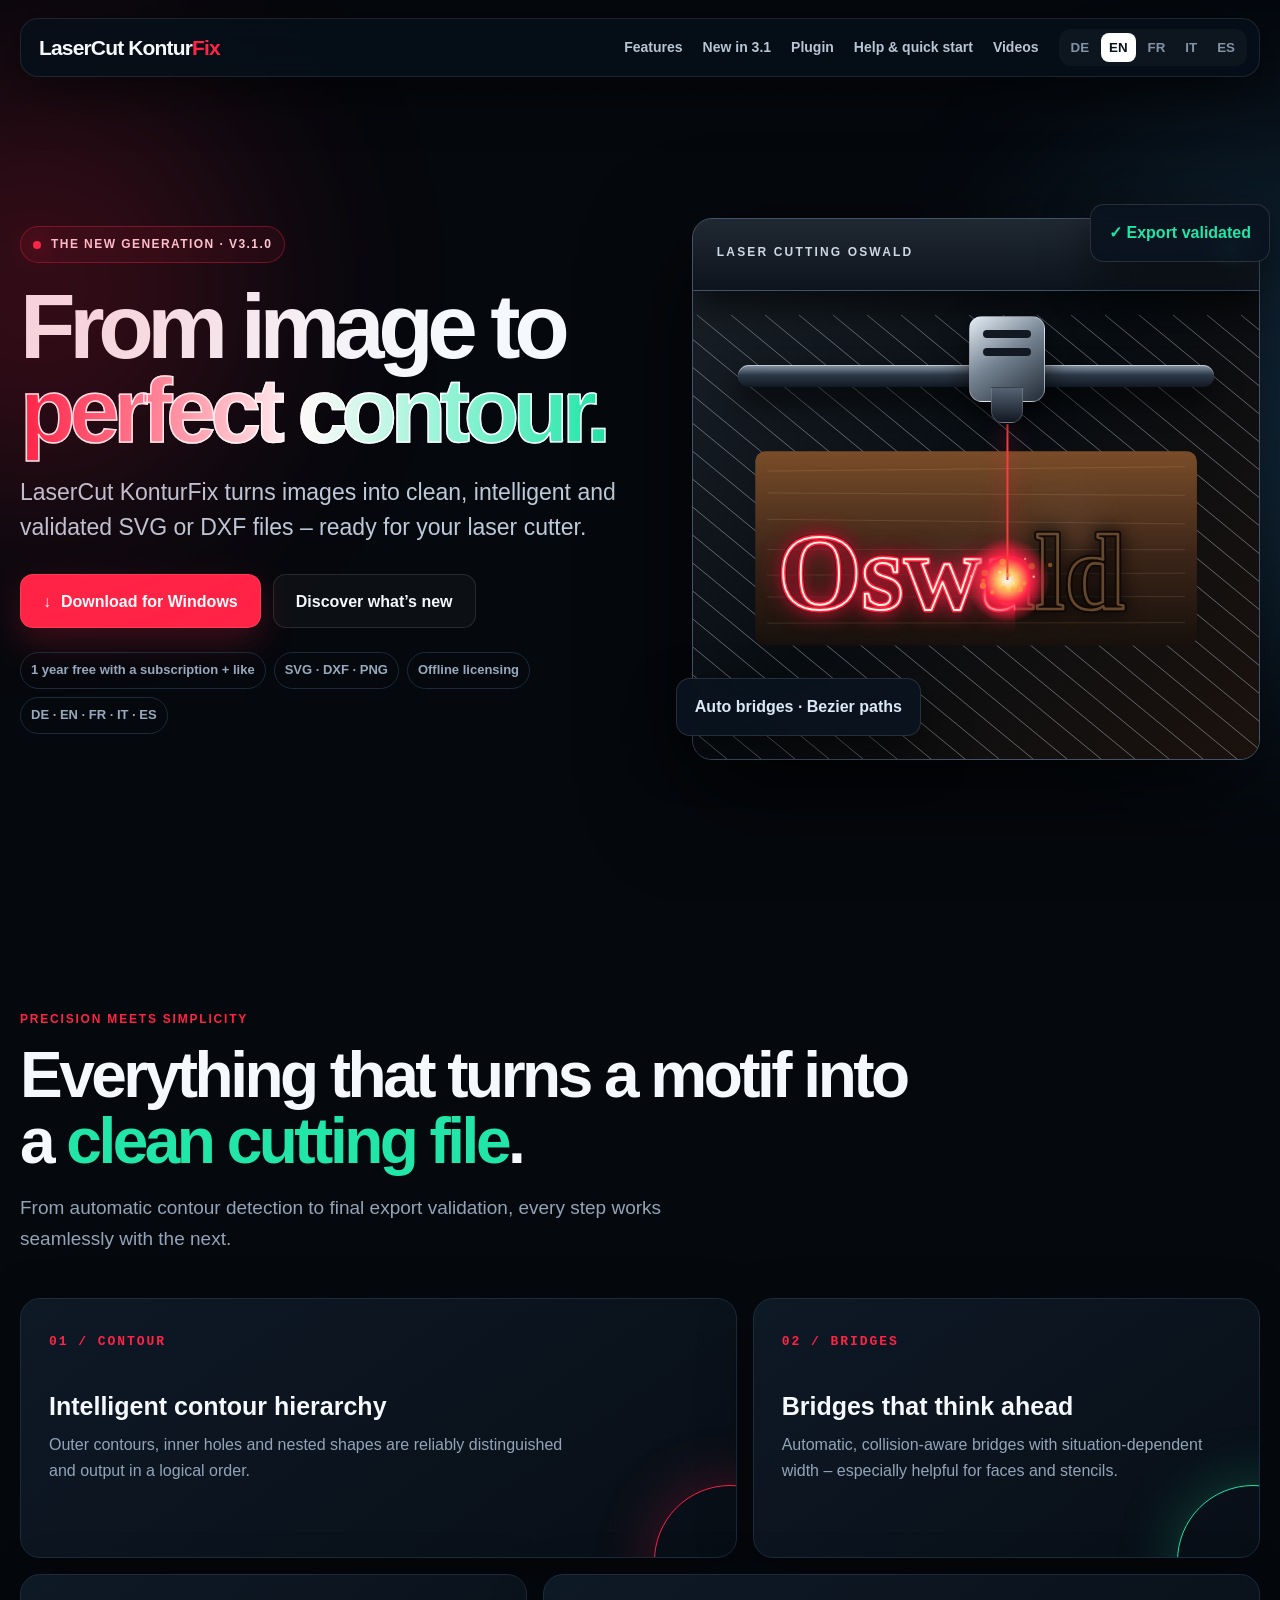
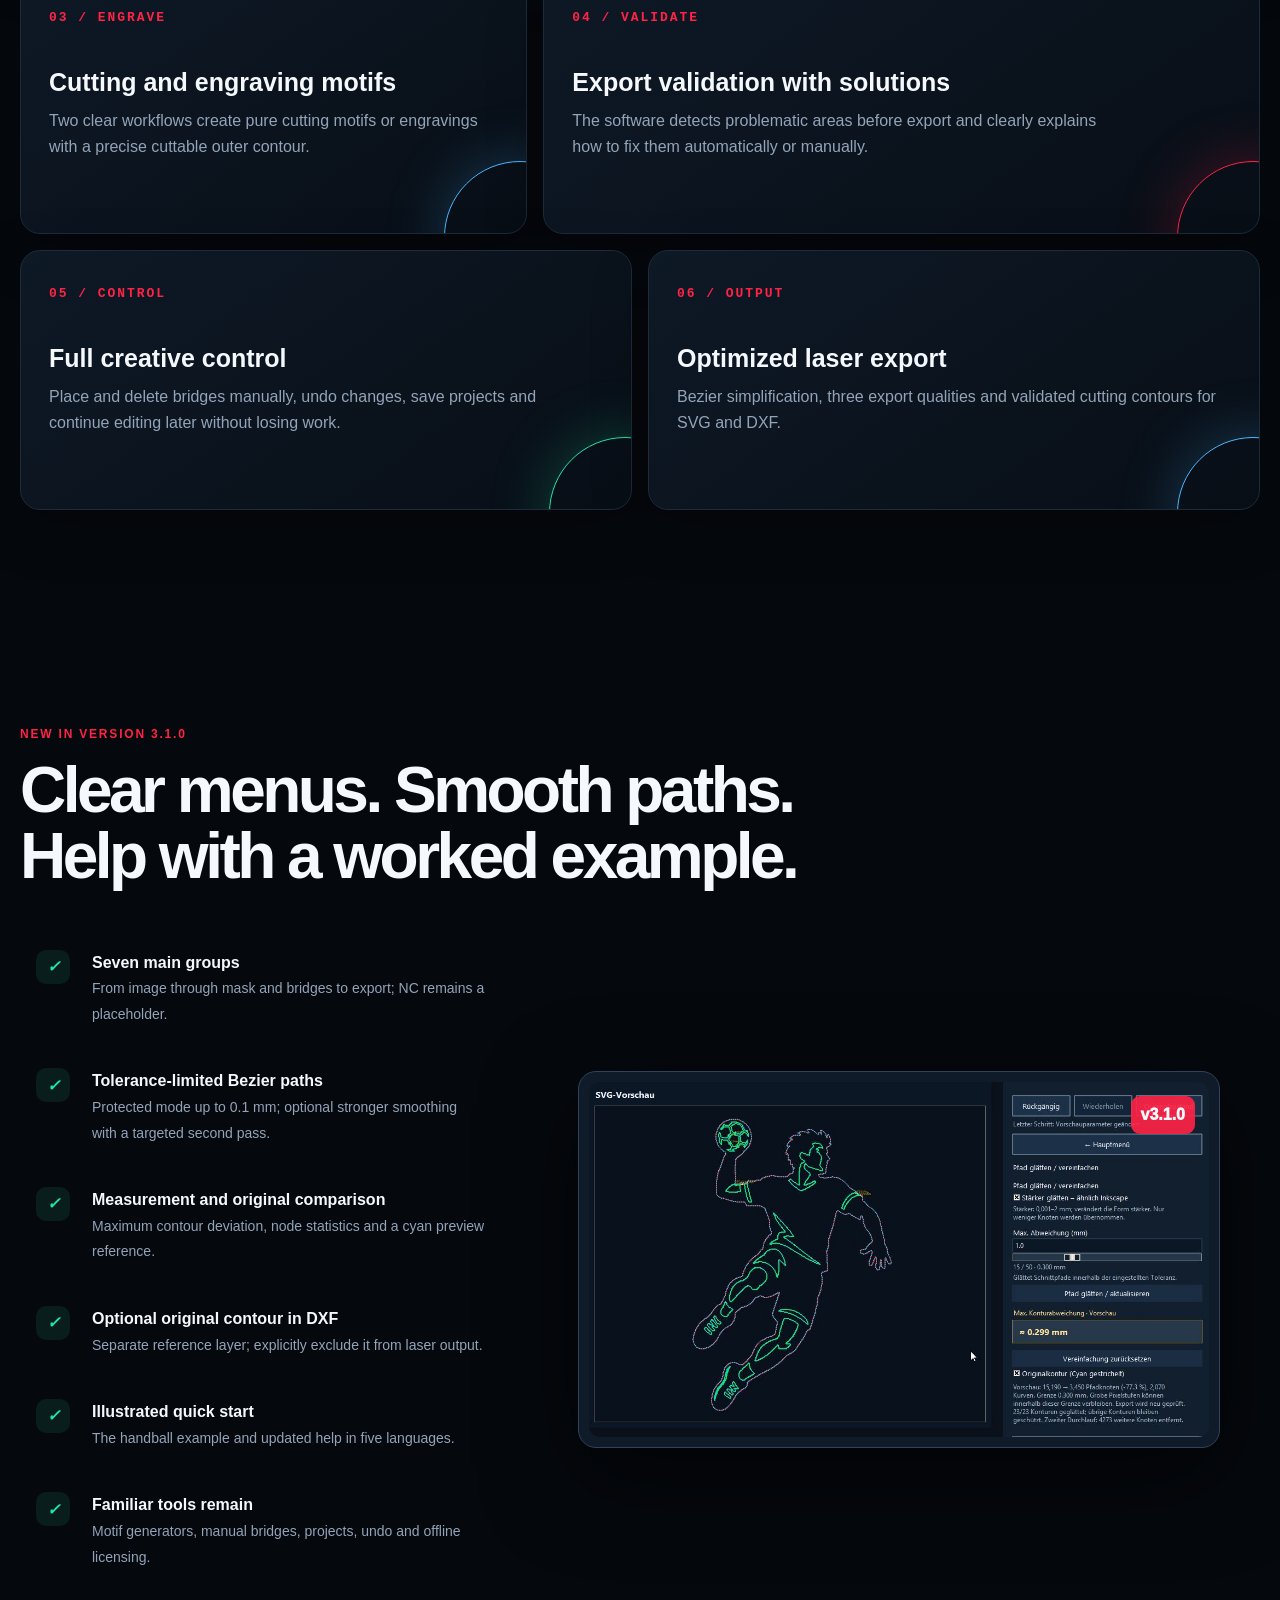
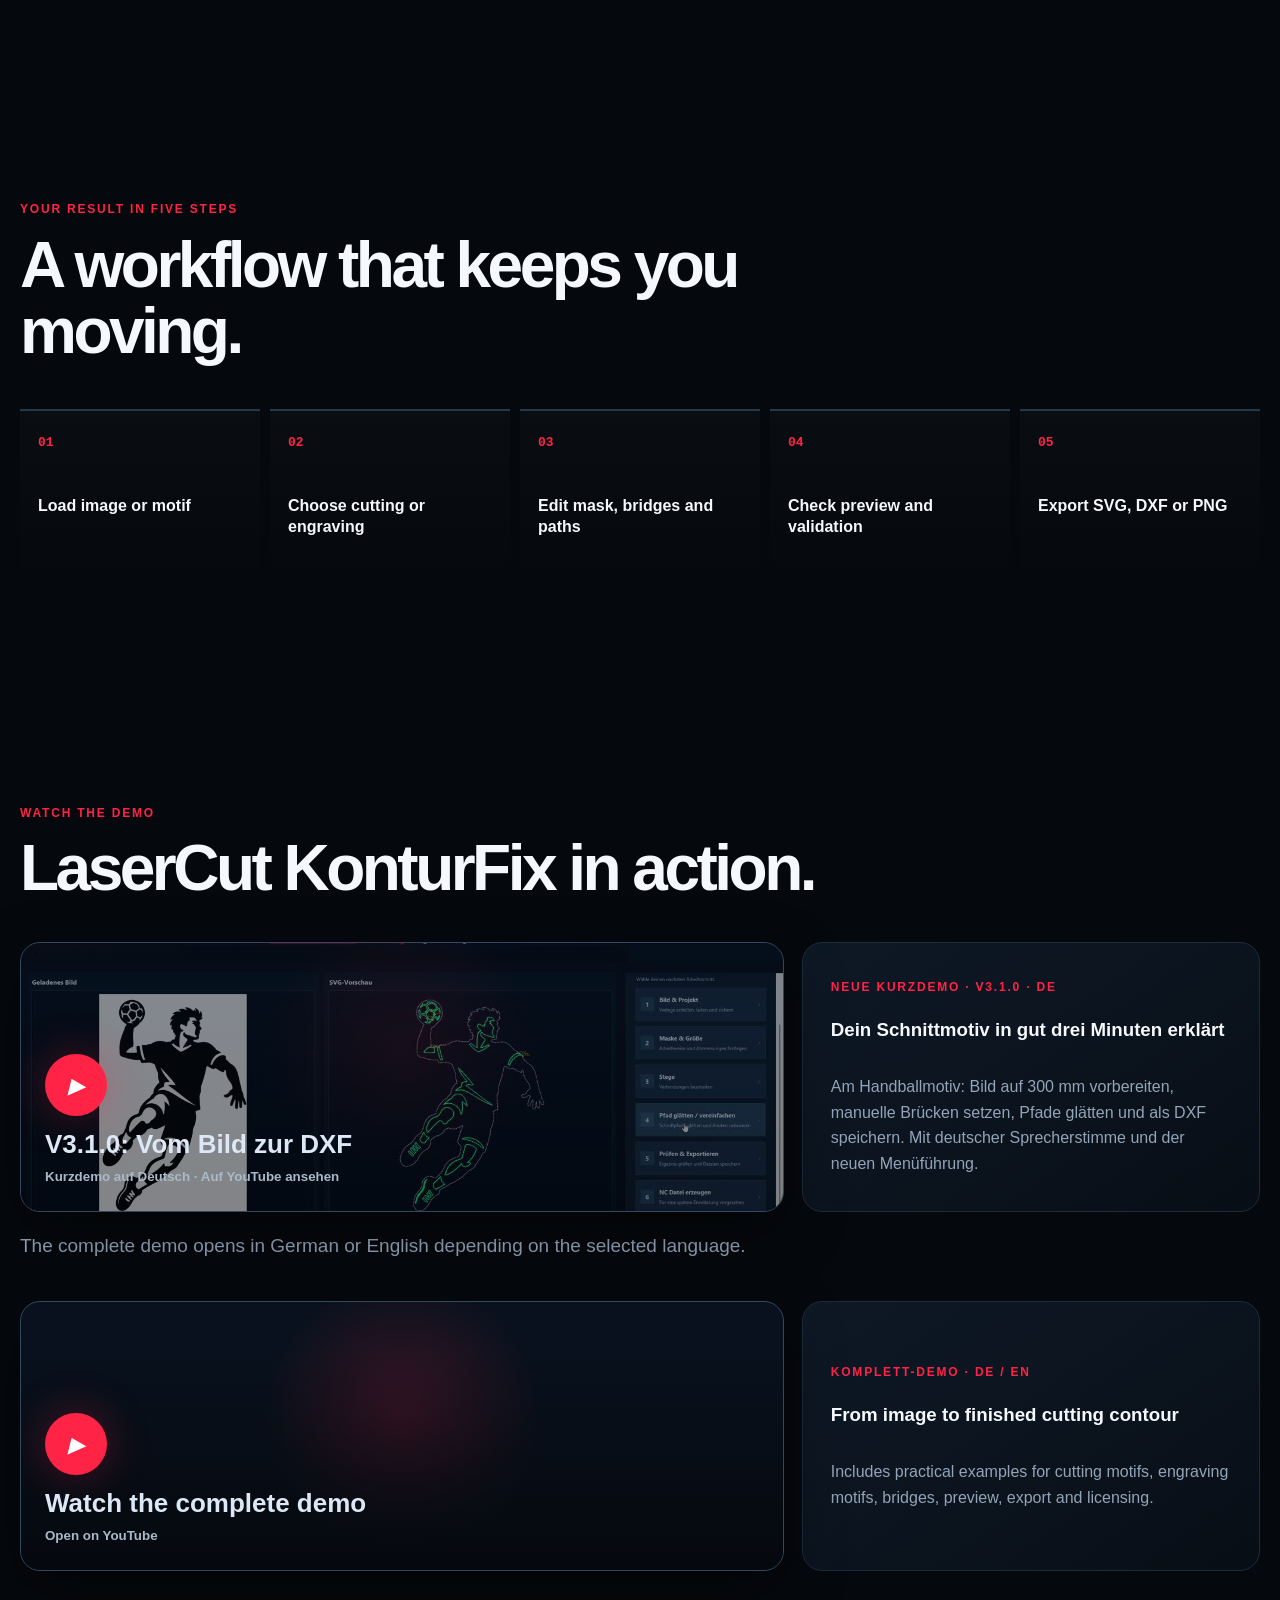
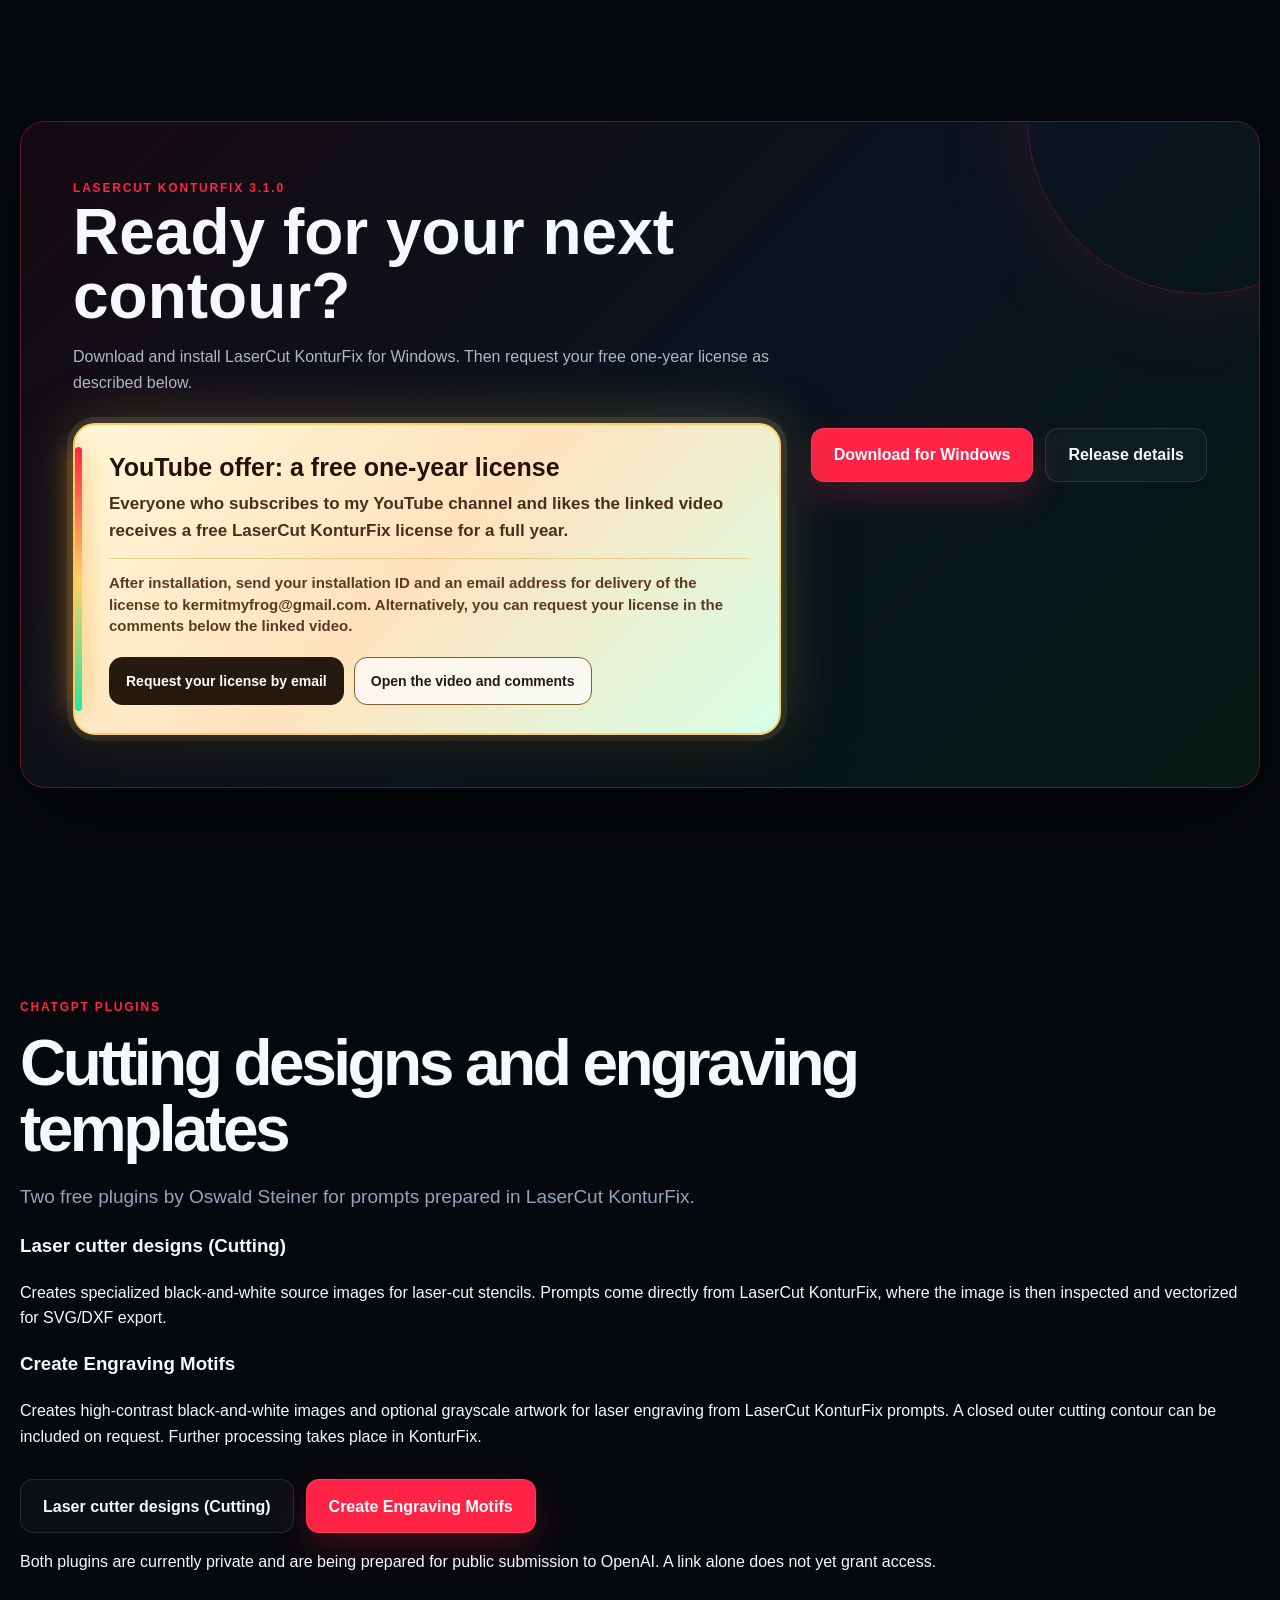
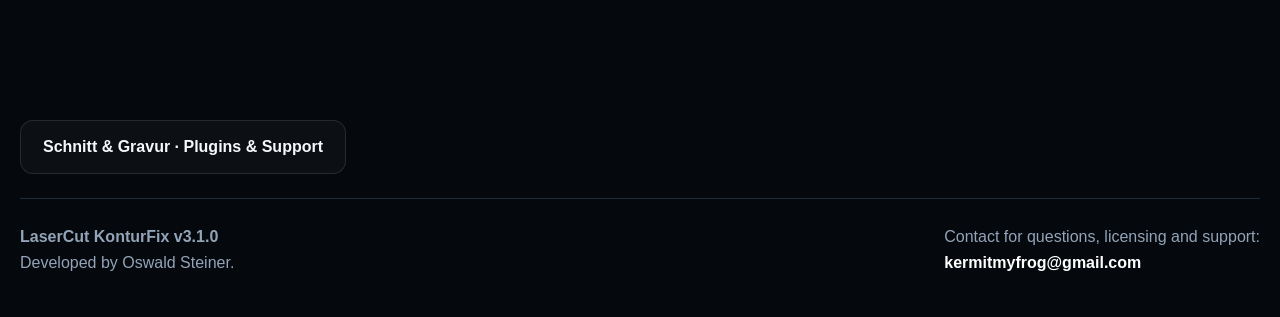
==== commit 20ebb4f3: "Add narrated V3.1.0 handball demo to landing page" ====
--- a/index.html
+++ b/index.html
@@ -20,7 +20,9 @@
     <section class="section" id="features"><div class="wrap"><span class="section-tag" data-t="featureTag">Präzision trifft Einfachheit</span><h2 data-th="featureTitle">Alles, was aus einem Motiv eine <span style="color:var(--green)">saubere Schnittdatei</span> macht.</h2><p class="section-intro" data-t="featureIntro">Von der automatischen Konturerkennung bis zur finalen Exportprüfung arbeitet jeder Schritt nahtlos mit dem nächsten zusammen.</p><div class="feature-grid"><article class="feature"><span class="num">01 / CONTOUR</span><h3 data-t="f1h">Intelligente Konturhierarchie</h3><p data-t="f1p">Außenkonturen, Innenlöcher und verschachtelte Formen werden zuverlässig unterschieden und in sinnvoller Reihenfolge ausgegeben.</p></article><article class="feature green"><span class="num">02 / BRIDGES</span><h3 data-t="f2h">Brücken, die mitdenken</h3><p data-t="f2p">Automatische, kollisionsbewusste Brücken mit situationsabhängiger Breite – besonders hilfreich bei Gesichtern und Stencils.</p></article><article class="feature blue"><span class="num">03 / ENGRAVE</span><h3 data-t="f3h">Schnitt- und Gravurmotive</h3><p data-t="f3p">Zwei klare Workflows erzeugen reine Schnittmotive oder Gravuren mit einer präzisen schneidbaren Außenkontur.</p></article><article class="feature"><span class="num">04 / VALIDATE</span><h3 data-t="f4h">Exportprüfung mit Lösungsvorschlag</h3><p data-t="f4p">Die Software erkennt problematische Bereiche vor dem Export und erklärt verständlich, wie sie automatisch oder manuell behoben werden können.</p></article><article class="feature green"><span class="num">05 / CONTROL</span><h3 data-t="f5h">Volle kreative Kontrolle</h3><p data-t="f5p">Brücken manuell setzen und löschen, Änderungen rückgängig machen, Projekte speichern und später exakt weiterbearbeiten.</p></article><article class="feature blue"><span class="num">06 / OUTPUT</span><h3 data-t="f6h">Optimierter Laser-Export</h3><p data-t="f6p">Béziervereinfachung, drei Exportqualitäten und geprüfte Schnittkonturen für SVG und DXF.</p></article></div></div></section>
     <section class="section" id="new"><div class="wrap"><span class="section-tag" data-t="newTag">Neu in Version 3.1.0</span><h2 data-t="newTitle">Neue Menüführung. Glatte Pfade. Hilfe direkt am Beispiel.</h2><div class="showcase"><div class="change-list"><div class="change"><i class="check">✓</i><div><strong data-t="c1h">Sieben übersichtliche Hauptgruppen</strong><span data-t="c1p">Vom Bild über Maske und Stege zum Export; NC bleibt ein Platzhalter.</span></div></div><div class="change"><i class="check">✓</i><div><strong data-t="c2h">Toleranzbegrenzte Bézierpfade</strong><span data-t="c2p">Geschützter Modus bis 0,1 mm; optional stärker glätten mit gezieltem zweitem Durchlauf.</span></div></div><div class="change"><i class="check">✓</i><div><strong data-t="c3h">Messwert und Originalvergleich</strong><span data-t="c3p">Maximale Konturabweichung, Knotenstatistik und cyanfarbene Referenz in der Vorschau.</span></div></div><div class="change"><i class="check">✓</i><div><strong data-t="c4h">Optionale Originalkontur im DXF</strong><span data-t="c4p">Eigener Referenzlayer; im Laserprogramm ausdrücklich von der Ausgabe ausschließen.</span></div></div><div class="change"><i class="check">✓</i><div><strong data-t="c5h">Bebilderter Schnellstart</strong><span data-t="c5p">Das Handballspieler-Beispiel und die aktualisierte Hilfe in fünf Sprachen.</span></div></div><div class="change"><i class="check">✓</i><div><strong data-t="c6h">Vertraute Werkzeuge bleiben</strong><span data-t="c6p">Motivgeneratoren, manuelle Stege, Projekte, Rückgängig und Offline-Lizenzierung.</span></div></div></div><figure class="shot"><img id="uiShot" src="assets/ui-v310.png" alt="LaserCut KonturFix v3.1.0 interface"></figure></div></div></section>
     <section class="section"><div class="wrap"><span class="section-tag" data-t="flowTag">In fünf Schritten zum Ergebnis</span><h2 data-t="flowTitle">Ein Workflow, der dich nicht ausbremst.</h2><div class="workflow"><div class="step"><b>01</b><p data-t="s1">Bild oder Motiv laden</p></div><div class="step"><b>02</b><p data-t="s2">Schnitt oder Gravur wählen</p></div><div class="step"><b>03</b><p data-t="s3">Maske, Stege und Pfade bearbeiten</p></div><div class="step"><b>04</b><p data-t="s4">Vorschau und Prüfung kontrollieren</p></div><div class="step"><b>05</b><p data-t="s5">SVG, DXF oder PNG exportieren</p></div></div></div></section>
-    <section class="section" id="videos"><div class="wrap"><span class="section-tag" data-t="videoTag">Demo ansehen</span><h2 data-t="videoTitle">LaserCut KonturFix in Aktion.</h2><p class="section-intro" data-t="videoIntro">Die passende Komplett-Demo öffnet sich je nach Sprache auf Deutsch oder Englisch.</p><div class="videos"><a class="video" id="demoVideo" href="https://youtu.be/WxHOSWlyAEg?si=Y5OIltrgFmVR7KvT" target="_blank" rel="noopener"><span class="video-thumb" id="demoThumb"></span><i class="play">▶</i><strong data-t="v1">Komplette Demo ansehen</strong><small data-t="videoCta">Auf YouTube öffnen</small></a><div class="video-side"><span class="section-tag">V3.1.0</span><h3 data-t="v2">Vom Bild zur fertigen Schnittkontur</h3><p data-t="v3">Mit Praxisbeispielen zu Schnittmotiv, Gravurmotiv, Brücken, Vorschau, Export und Lizenzierung.</p></div></div></div></section>
+    <section class="section" id="videos"><div class="wrap"><span class="section-tag" data-t="videoTag">Demo ansehen</span><h2 data-t="videoTitle">LaserCut KonturFix in Aktion.</h2>
+      <div class="videos" lang="de"><a class="video" id="demoV310" href="https://youtu.be/s3Kklfz0DQE" target="_blank" rel="noopener"><span class="video-thumb" style="background-image:url('assets/demo-handball-v310.jpg')"></span><i class="play" aria-hidden="true">▶</i><strong>V3.1.0: Vom Bild zur DXF</strong><small>Kurzdemo auf Deutsch · Auf YouTube ansehen</small></a><div class="video-side"><span class="section-tag">Neue Kurzdemo · V3.1.0 · DE</span><h3>Dein Schnittmotiv in gut drei Minuten erklärt</h3><p>Am Handballmotiv: Bild auf 300 mm vorbereiten, manuelle Brücken setzen, Pfade glätten und als DXF speichern. Mit deutscher Sprecherstimme und der neuen Menüführung.</p></div></div>
+      <p class="section-intro" data-t="videoIntro">Die passende Komplett-Demo öffnet sich je nach Sprache auf Deutsch oder Englisch.</p><div class="videos"><a class="video" id="demoVideo" href="https://youtu.be/WxHOSWlyAEg?si=Y5OIltrgFmVR7KvT" target="_blank" rel="noopener"><span class="video-thumb" id="demoThumb"></span><i class="play">▶</i><strong data-t="v1">Komplette Demo ansehen</strong><small data-t="videoCta">Auf YouTube öffnen</small></a><div class="video-side"><span class="section-tag">Komplett-Demo · DE / EN</span><h3 data-t="v2">Vom Bild zur fertigen Schnittkontur</h3><p data-t="v3">Mit Praxisbeispielen zu Schnittmotiv, Gravurmotiv, Brücken, Vorschau, Export und Lizenzierung.</p></div></div></div></section>
     <section class="wrap download"><div class="download-grid"><div><span class="section-tag">LASERCUT KONTURFIX 3.1.0</span><h2 data-t="downloadTitle">Bereit für die nächste Kontur?</h2><p data-t="downloadText">Lade LaserCut KonturFix für Windows herunter und installiere das Programm. Fordere anschließend deine kostenlose Jahreslizenz wie unten beschrieben an.</p><div class="pricing-note"><strong data-t="priceTitle">YouTube-Aktion: 1 Jahr kostenlose Lizenz</strong><span data-t="priceText">Jeder, der meinen YouTube-Kanal abonniert und dem verlinkten Video ein Like gibt, erhält eine kostenlose Lizenz für LaserCut KonturFix für ein ganzes Jahr.</span><small data-t="priceOrder">Nach der Installation: Sende deine Installations-ID und eine E-Mail-Adresse für die Zusendung der Lizenz an kermitmyfrog@gmail.com. Alternativ kannst du die Lizenz über die Kommentarfunktion unter dem verlinkten Video anfordern.</small><div class="license-actions"><a class="btn license-email" href="mailto:kermitmyfrog@gmail.com" data-t="licenseEmail">Lizenz per E-Mail anfordern</a><a class="btn license-video" href="https://www.youtube.com/watch?v=CN4RZw7r6N4&amp;t=5s" target="_blank" rel="noopener noreferrer" data-t="licenseVideo">Zum Video und den Kommentaren</a></div></div></div><div class="download-actions"><div class="actions"><a class="btn primary" href="https://github.com/Stoni66/LaserCut_KonturFix-Releases/releases/download/v3.1.0/LaserCut_KonturFix_v3_1_0_multilingual_Setup.exe" data-t="download">Für Windows herunterladen</a><a class="btn ghost" href="https://github.com/Stoni66/LaserCut_KonturFix-Releases/releases/tag/v3.1.0" data-t="notes">Release-Details</a></div><aside class="download-counter" id="downloadCounter" aria-live="polite"><i></i><span id="downloadLabel">Downloads</span><strong id="downloadCount">…</strong></aside></div></div></section>
   <section class="section" id="plugins"><div class="wrap"><span class="section-tag">ChatGPT Plugins</span><h2 data-t="pluginTitle">Schnittmotive und Gravurvorlagen</h2><p class="section-intro" data-t="pluginIntro">Zwei kostenlose Plugins von Oswald Steiner für Prompts aus LaserCut KonturFix.</p><h3>Laser cutter designs (Cutting)</h3><p data-t="pluginCut">Erzeugt spezialisierte Schwarz-Weiß-Bilder als Vorlagen für Stencil-Cut-Lasermotive. Der Prompt kommt direkt aus LaserCut KonturFix; dort wird das Bild anschließend geprüft und für SVG/DXF vektorisiert.</p><h3>Create Engraving Motifs</h3><p data-t="pluginEngrave">Erzeugt kontrastreiche Schwarz-Weiß- und auf Wunsch Graustufenbilder für Lasergravuren aus Prompts von LaserCut KonturFix. Optional mit geschlossener äußerer Schnittkontur. Die Weiterverarbeitung erfolgt in KonturFix.</p><div class="actions"><a class="btn ghost" href="plugin.html">Laser cutter designs (Cutting)</a><a class="btn primary" href="engraving-plugin.html">Create Engraving Motifs</a></div><p data-t="pluginStatus">Beide Plugins sind derzeit privat und werden für die öffentliche Einreichung bei OpenAI vorbereitet. Ein Link allein gewährt noch keinen Zugriff.</p></div></section></main>
   <div class="wrap" style="padding:24px 0"><a class="btn ghost" href="plugin.html">Schnitt &amp; Gravur · Plugins &amp; Support</a></div>
